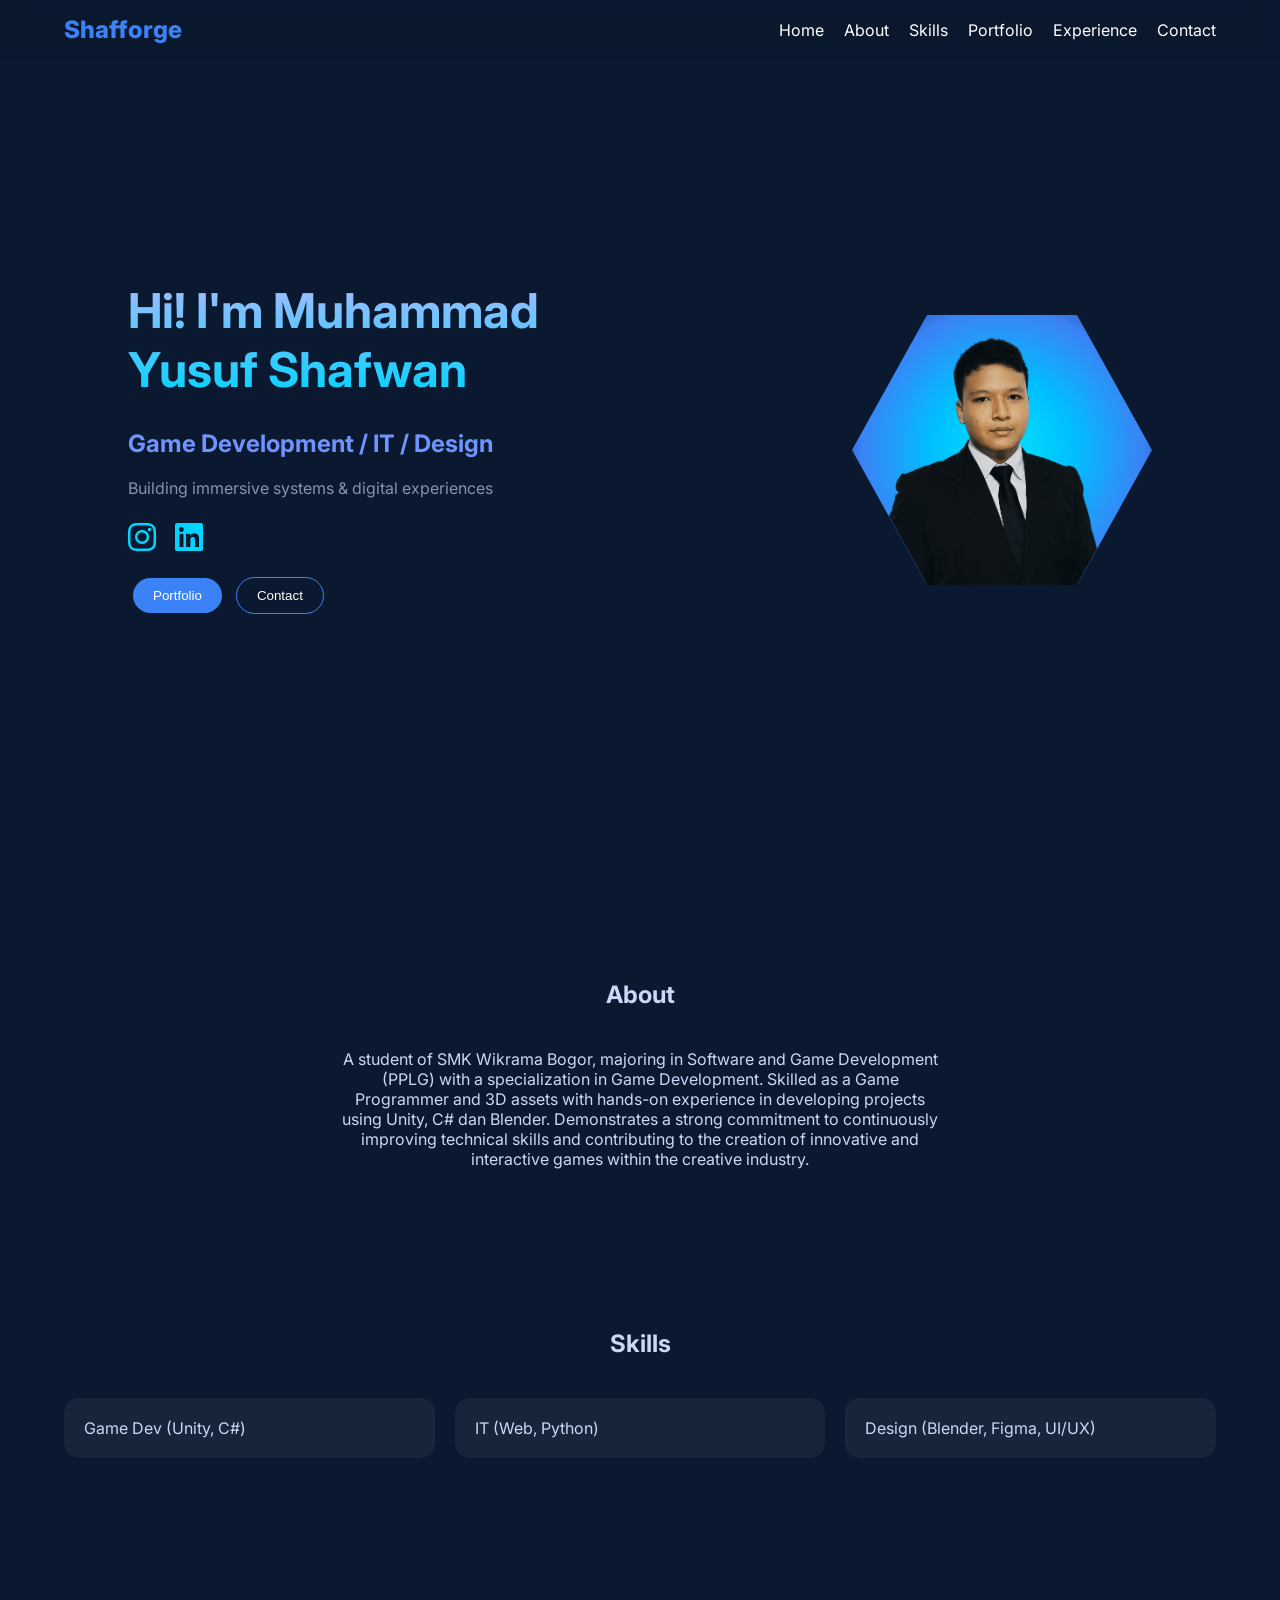
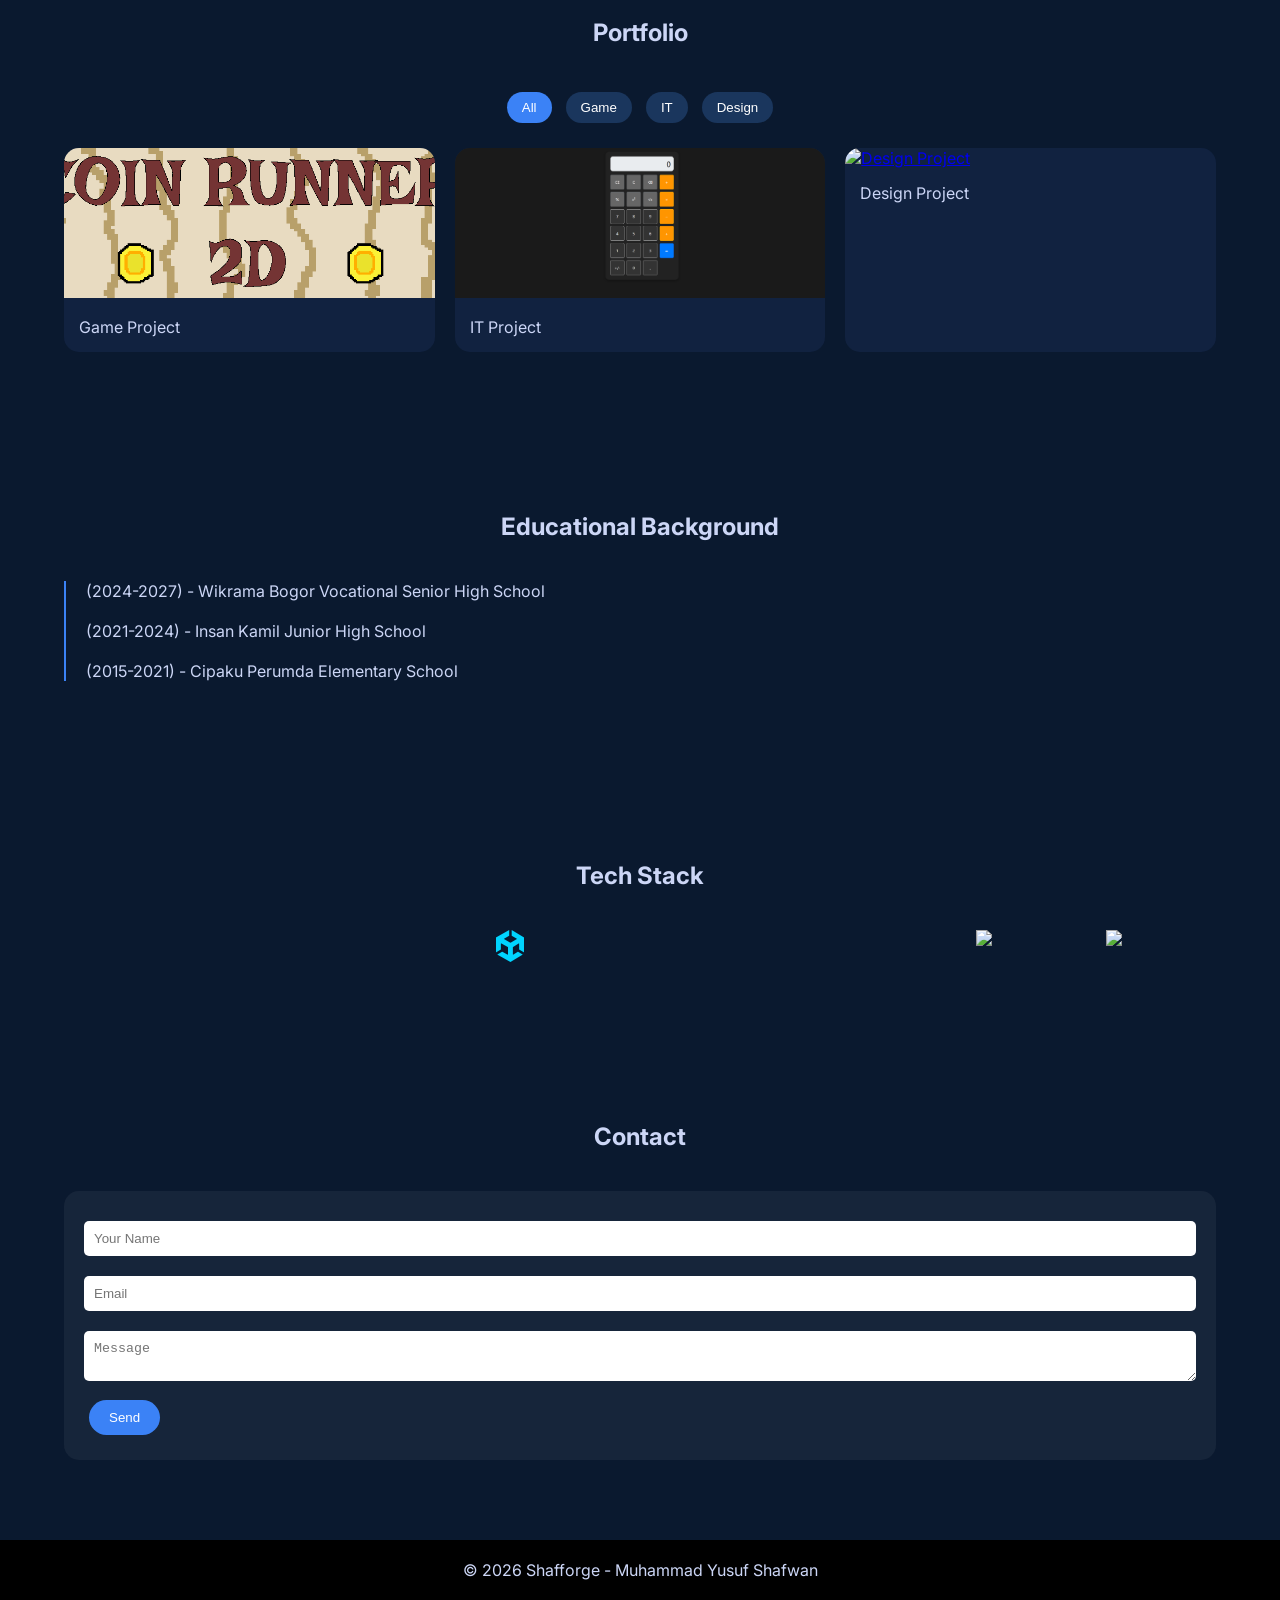
==== index.html @ 8105aacb "Ubah bagian porto game ke akun itch.io" ====
<!DOCTYPE html>
<html lang="en">
<head>
<meta charset="UTF-8">
<meta name="viewport" content="width=device-width, initial-scale=1.0">
<title>Shafforge - Muhammad Yusuf Shafwan</title>

<link href="https://cdnjs.cloudflare.com/ajax/libs/font-awesome/6.4.0/css/all.min.css" rel="stylesheet">
<link href="https://fonts.googleapis.com/css2?family=Inter:wght@300;400;600;800&display=swap" rel="stylesheet">
<link rel="stylesheet" href="https://cdn.jsdelivr.net/gh/devicons/devicon@latest/devicon.min.css">

<link rel="icon" type="image/png" sizes="32x32" href="logoo.png">
<link rel="icon" type="image/png" sizes="16x16" href="logoo.png">

<style>
*{margin:0;padding:0;box-sizing:border-box}
body{
    font-family:'Inter',sans-serif;
    background:#0A192F;
    color:#CCD6F6;
    scroll-behavior:smooth;
}

/* NAVBAR */
.navbar{
    position:fixed;
    width:100%;
    top:0;
    display:flex;
    justify-content:space-between;
    align-items:center;
    padding:15px 5%;
    background:rgba(10,25,47,0.9);
    backdrop-filter:blur(10px);
    z-index:1000;
}
.logo{font-weight:800;font-size:1.5rem;color:#3B82F6}

.nav-links{
    display:flex;
    gap:20px;
    list-style:none;
}

.nav-links a{
    color:white;
    text-decoration:none;
    position:relative;
}

.nav-links a:hover{color:#00D4FF}

.menu-toggle{
    display:none;
    font-size:1.5rem;
    cursor:pointer;
}

/* HERO */
.hero{
    height:100vh;
    display:flex;
    align-items:center;
    justify-content:space-between;
    padding:0 10%;
    position:relative;
    background:
    linear-gradient(rgba(10,25,47,0.85), rgba(10,25,47,0.95)),
    url('https://images.unsplash.com/photo-1518770660439-4636190af475');
    background-size:cover;
    background-position:center;
}

.hero-content{
    max-width:500px;
}

.hero h1{
    font-size:3rem;
    background:linear-gradient(#a6bbff,#00D4FF);
    -webkit-background-clip:text;
    -webkit-text-fill-color:transparent;
}

.hero h2{
    font-size:1.5rem;
    color:#6f93ff;
    margin-top:10px;
}

.hero p{
    margin:20px 0;
    color:#8892B0
}

.hero-icons{
    margin:15px 0;
}

.hero-icons a{
    color:#00D4FF;
    margin-right:15px;
    font-size:2rem;
}

/* HEXAGON (DESKTOP ONLY) */
.hero-img{
    width:300px;
    height:300px;

    clip-path:polygon(
        25% 5%, 75% 5%,
        100% 50%, 75% 95%,
        25% 95%, 0% 50%
    );

    display:flex;
    align-items:center;
    justify-content:center;

    background-image: radial-gradient(#00E5FF, #00BFFF, #3B82F6, #0A192F);
}

.hero-img img{
    width:100%;
    height:100%;
    object-fit:cover;
    clip-path:inherit;
}

/* MOBILE HERO */
@media(max-width:768px){

.hero{
    justify-content:center;
    text-align:center;
}

/* 🔥 INI FIX UTAMA: FOTO DIHILANGKAN */
.hero-img{
    display:none;
}

}

/* BUTTON */
.btn{
    padding:10px 20px;
    border-radius:20px;
    border:none;
    cursor:pointer;
    margin:5px;
}
.primary{background:#3B82F6;color:white}
.secondary{border:1px solid #3B82F6;background:transparent;color:white}

/* SECTION */
.section{padding:80px 5%}
.title{text-align:center;margin-bottom:40px}

/* SKILLS */
.skills{
    display:grid;
    grid-template-columns:repeat(auto-fit,minmax(250px,1fr));
    gap:20px;
}
.card{
    background:rgba(255,255,255,0.05);
    padding:20px;
    border-radius:15px;
    transition:.3s;
}
.card:hover{transform:translateY(-5px)}

/* PORTFOLIO */
.filters{text-align:center;margin-bottom:20px}
.filters button{
    margin:5px;
    padding:8px 15px;
    border:none;
    background:#1A365D;
    color:white;
    border-radius:20px;
    cursor:pointer;
}
.filters button.active{background:#3B82F6}

.projects{
    display:grid;
    grid-template-columns:repeat(auto-fit,minmax(250px,1fr));
    gap:20px;
}
.project{
    background:#112240;
    border-radius:15px;
    overflow:hidden;
    transition:.3s;
}
.project:hover{transform:scale(1.03)}
.project img{width:100%;height:150px;object-fit:cover}
.project-info{padding:15px}

/* TIMELINE */
.timeline{border-left:2px solid #3B82F6;padding-left:20px}
.timeline-item{margin-bottom:20px}

/* TECH */
.tech{
    display:grid;
    grid-template-columns:repeat(auto-fit,minmax(80px,1fr));
    gap:20px;
    text-align:center;
}
.tech i{font-size:2rem;color:#00D4FF}

/* CONTACT */
input,textarea{
width:100%;
padding:10px;
margin:10px 0;
border:none;
border-radius:5px;
}

/* FOOTER */
.footer{text-align:center;padding:20px;background:#000}

/* ANIMATION */
.fade{opacity:0;transform:translateY(20px);transition:1s}
.fade.show{opacity:1;transform:translateY(0)}

/* NAV MOBILE */
@media(max-width:768px){

.nav-links{
    position:absolute;
    top:60px;
    right:0;
    background:#0A192F;
    flex-direction:column;
    width:200px;
    display:none;
    align-items:center;
    text-align:center;
    border-radius:10px;
    padding:15px 0;
    opacity:0;
    transform:translateY(-10px);
    transition:0.3s ease;
}

.nav-links li{
    width:100%;
    padding:10px 0;
}

.nav-links.active{
    display:flex;
    opacity:1;
    transform:translateY(0);
}

.menu-toggle{
    display:block;
}

}
</style>
</head>

<body>

<nav class="navbar">
<div class="logo">Shafforge</div>

<ul class="nav-links">
<li><a href="#home">Home</a></li>
<li><a href="#about">About</a></li>
<li><a href="#skills">Skills</a></li>
<li><a href="#portfolio">Portfolio</a></li>
<li><a href="#experience">Experience</a></li>
<li><a href="#contact">Contact</a></li>
</ul>

<div class="menu-toggle"><i class="fas fa-bars"></i></div>
</nav>

<section id="home" class="hero">

<div class="hero-content">
<h1>Hi! I'm Muhammad Yusuf Shafwan</h1>
<br>
<h2>Game Development / IT / Design</h2>
<p>Building immersive systems & digital experiences</p>

<div class="hero-icons">
<a href="https://www.instagram.com/shafforge/" target="_blank"><i class="fab fa-instagram"></i></a>
<a href="https://www.linkedin.com/in/muhammad-yusuf-shafwan-628874342/" target="_blank"><i class="fab fa-linkedin"></i></a>
</div>

<a href="#portfolio"><button class="btn primary">Portfolio</button></a>
<a href="#contact"><button class="btn secondary">Contact</button></a>
</div>

<div class="hero-img">
<img src="aku.png" alt="Yusuf Shafwan">
</div>

</section>

<!-- (SEMUA BAGIAN LAIN TETAP SAMA) -->

<!-- ABOUT -->
<section id="about" class="section fade">
<h2 class="title">About</h2>
<p style="text-align:center;max-width:600px;margin:auto">
A student of SMK Wikrama Bogor, majoring in Software and Game Development (PPLG) with a 
specialization in Game Development. Skilled as a Game Programmer and 3D assets with hands-on experience 
in developing projects using Unity, C# dan Blender. Demonstrates a strong commitment to continuously 
improving technical skills and contributing to the creation of innovative and interactive games within the creative industry.
</p>
</section>

<!-- SKILLS -->
<section id="skills" class="section fade">
<h2 class="title">Skills</h2>
<div class="skills">
<div class="card">Game Dev (Unity, C#)</div>
<div class="card">IT (Web, Python)</div>
<div class="card">Design (Blender, Figma, UI/UX)</div>
</div>
</section>

<!-- PORTFOLIO -->
<section id="portfolio" class="section fade">
<h2 class="title">Portfolio</h2>

<div class="filters">
<button class="active" onclick="filter(event,'all')">All</button>
<button onclick="filter(event,'game')">Game</button>
<button onclick="filter(event,'it')">IT</button>
<button onclick="filter(event,'design')">Design</button>
</div>

<div class="projects">
<div class="project" data-cat="game">
<a href="https://yusufshafwan.itch.io">
<img src="coinrunner.png" alt="Coin Runner 2D">
</a>
<div class="project-info">Game Project</div>
</div>
<div class="project" data-cat="it">
<a href="mtk.html">
<img src="kalkulator.png" alt="IT Project">
</a>
<div class="project-info">IT Project</div>
</div>
<div class="project" data-cat="design">
<a href="https://www.instagram.com/shafforge/">
<img src="Doritos_chips.png" alt="Design Project">
</a>
<div class="project-info">Design Project</div>
</div>
</div>
</section>

<!-- EXPERIENCE -->
<section id="experience" class="section fade">
<h2 class="title">Educational Background</h2>
<div class="timeline">
<div class="timeline-item">(2024-2027) - Wikrama Bogor Vocational Senior High School</div>
<div class="timeline-item">(2021-2024) - Insan Kamil Junior High School</div>
<div class="timeline-item">(2015-2021) - Cipaku Perumda Elementary School</div>
</div>
</section>

<!-- TECH -->
<section class="section fade">
<h2 class="title">Tech Stack</h2>
<div class="tech">
<i class="devicon-html5-plain colored"></i>
<i class="devicon-css3-plain colored"></i>
<i class="devicon-javascript-plain colored"></i>
<i class="fab fa-unity"></i>
<i class="devicon-csharp-plain colored"></i>
<i class="devicon-python-plain colored"></i>
<i class="devicon-php-plain colored" style="font-size:60px;"></i>
<img src="https://cdn.jsdelivr.net/gh/devicons/devicon/icons/figma/figma-original.svg" width="35">
<img src="https://cdn.jsdelivr.net/gh/devicons/devicon/icons/blender/blender-original.svg" width="35"> 
</div>
</section>

<!-- CONTACT -->
<section id="contact" class="section">
<h2 class="title">Contact</h2>

<form id="contactForm" class="card">
<input type="text" name="name" placeholder="Your Name" required>
<input type="email" name="email" placeholder="Email" required>
<textarea name="message" placeholder="Message" required></textarea>
<button class="btn primary">Send</button>
<p id="status"></p>
</form>

</section>

<!-- FOOTER -->
<footer class="footer">
<p>© 2026 Shafforge - Muhammad Yusuf Shafwan</p>
</footer>

<script>
document.querySelector(".menu-toggle").onclick=()=>{
document.querySelector(".nav-links").classList.toggle("active")
}

function filter(e,cat){
document.querySelectorAll(".project").forEach(el=>{
el.style.display=(cat==="all"||el.dataset.cat===cat)?"block":"none"
})
document.querySelectorAll(".filters button").forEach(b=>b.classList.remove("active"))
e.target.classList.add("active")
}

const form=document.getElementById("contactForm")
const status=document.getElementById("status")

form.addEventListener("submit",async(e)=>{
e.preventDefault()
const endpoint="https://formspree.io/f/xykbgqwn"
const data=new FormData(form)

const res=await fetch(endpoint,{
method:"POST",
body:data,
headers:{'Accept':'application/json'}
})

if(res.ok){
status.innerHTML="Message sent!"
form.reset()
}else{
status.innerHTML="Error sending message."
}
})

const observer=new IntersectionObserver(entries=>{
entries.forEach(e=>{
if(e.isIntersecting){e.target.classList.add("show")}
})
})

document.querySelectorAll(".fade").forEach(el=>observer.observe(el))


/* 🔥 SMOOTH SCROLL FIX */
document.querySelectorAll('a[href^="#"]').forEach(anchor=>{
anchor.addEventListener("click",function(e){
e.preventDefault()

const target=document.querySelector(this.getAttribute("href"))

target.scrollIntoView({
behavior:"smooth",
block:"start"
})
})
})

</script>

</body>
</html>
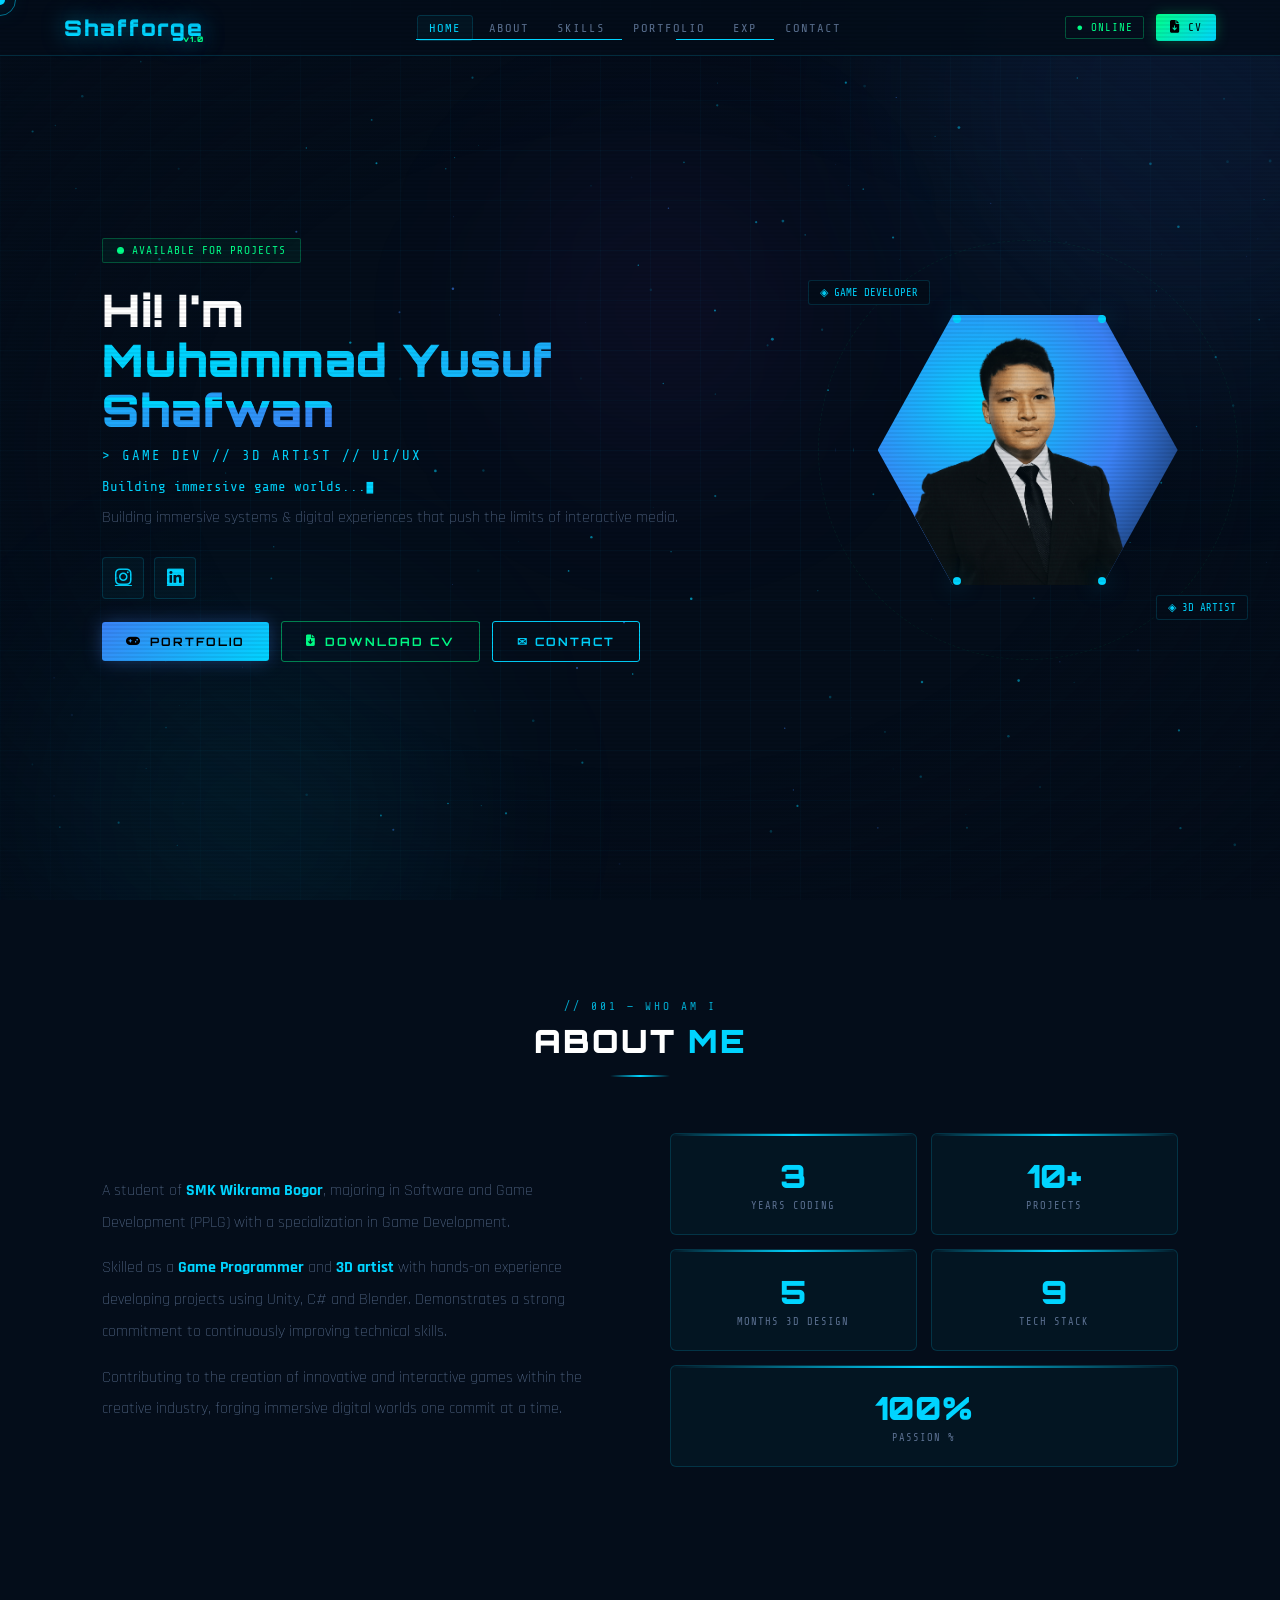
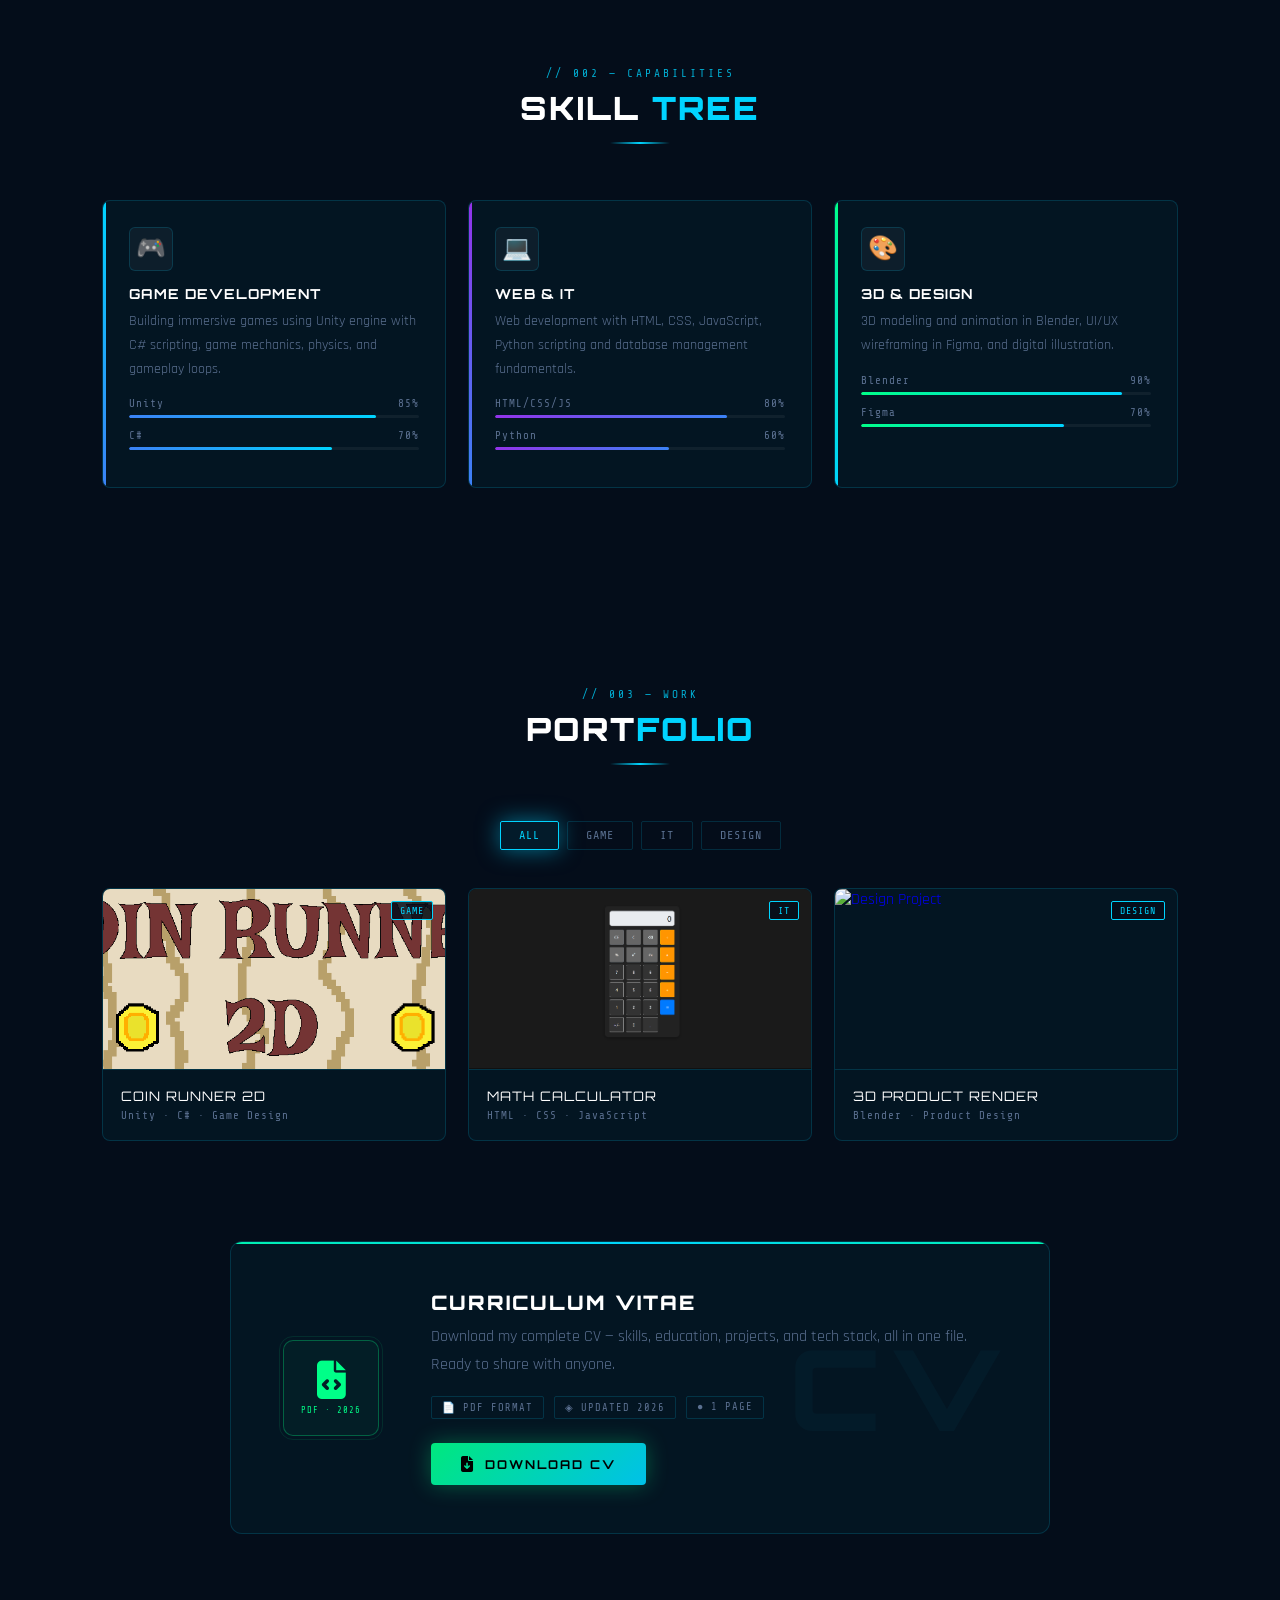
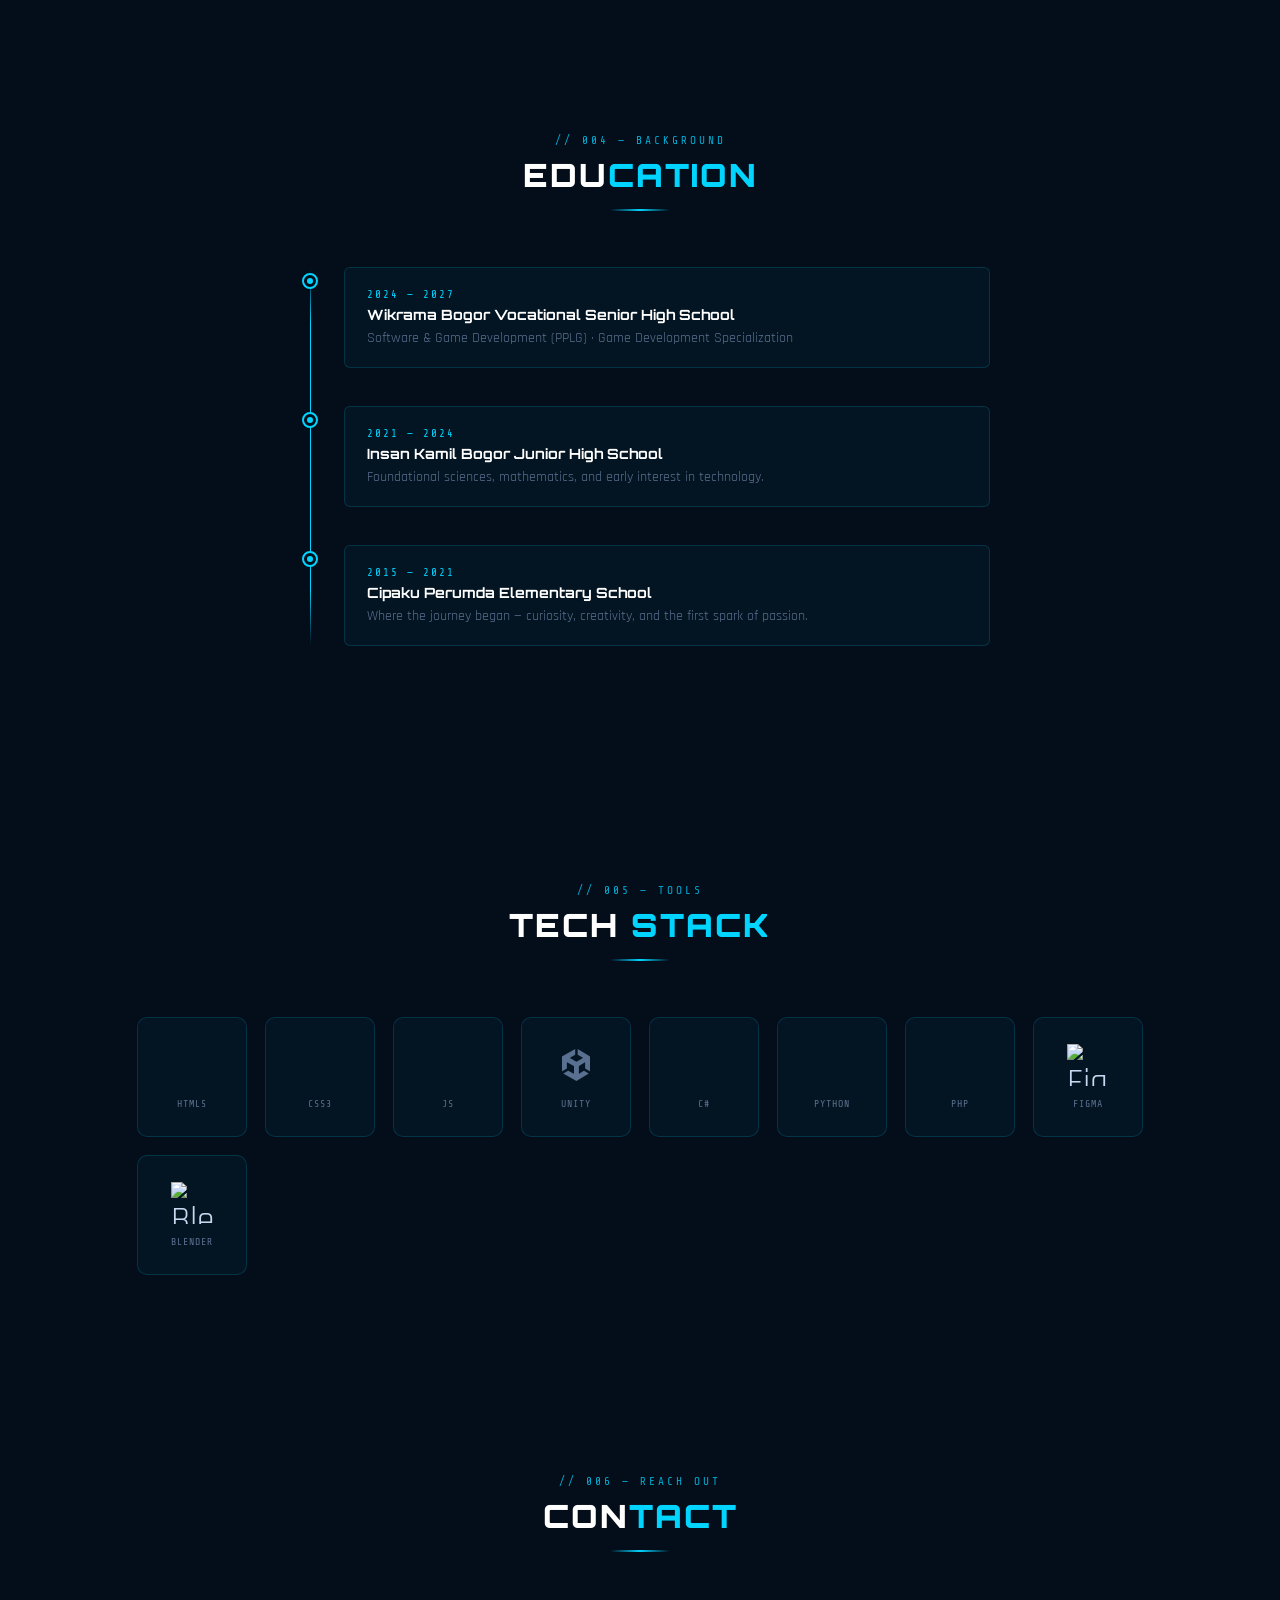
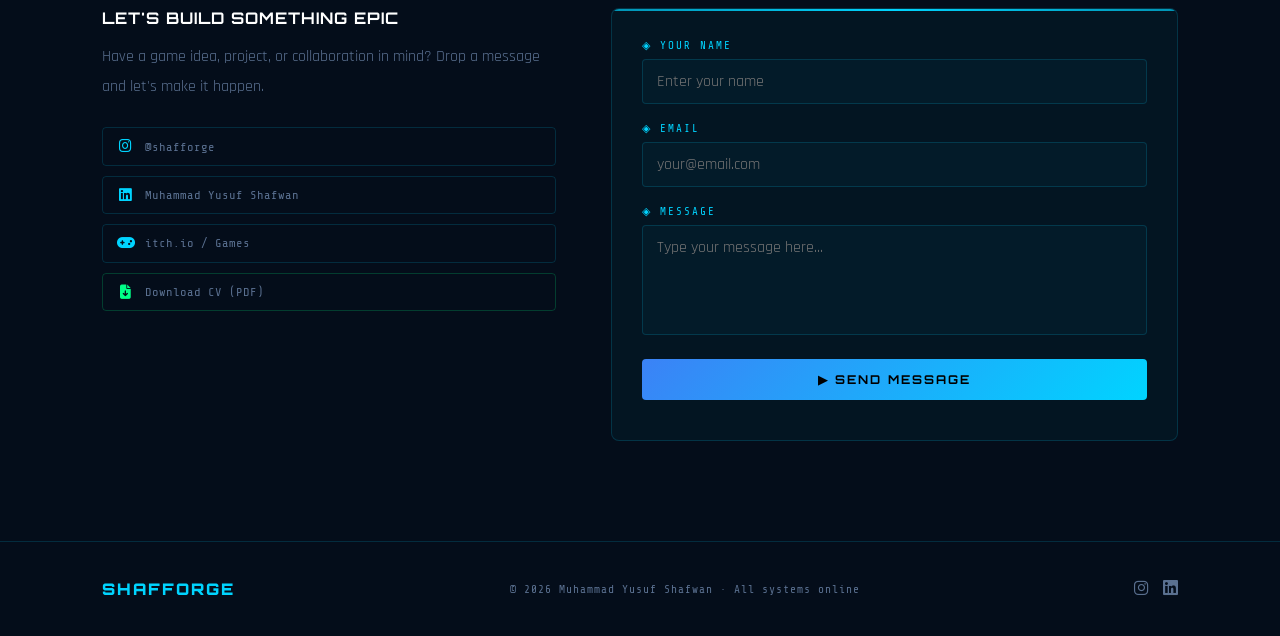
==== commit a5cab22c: "upgrade animasi, UI, dan bisa download DV" ====
--- a/index.html
+++ b/index.html
@@ -3,471 +3,1299 @@
 <head>
 <meta charset="UTF-8">
 <meta name="viewport" content="width=device-width, initial-scale=1.0">
-<title>Shafforge - Muhammad Yusuf Shafwan</title>
+<title>Shafforge — Muhammad Yusuf Shafwan</title>
 
 <link href="https://cdnjs.cloudflare.com/ajax/libs/font-awesome/6.4.0/css/all.min.css" rel="stylesheet">
-<link href="https://fonts.googleapis.com/css2?family=Inter:wght@300;400;600;800&display=swap" rel="stylesheet">
+<link href="https://fonts.googleapis.com/css2?family=Orbitron:wght@400;700;900&family=Share+Tech+Mono&family=Rajdhani:wght@300;400;600;700&display=swap" rel="stylesheet">
 <link rel="stylesheet" href="https://cdn.jsdelivr.net/gh/devicons/devicon@latest/devicon.min.css">
-
-<link rel="icon" type="image/png" sizes="32x32" href="logoo.png">
-<link rel="icon" type="image/png" sizes="16x16" href="logoo.png">
+<link rel="icon" type="image/png" href="logoo.png">
 
 <style>
+/* ═══════════════════════════════════
+   VARIABLES & RESET
+═══════════════════════════════════ */
+:root{
+  --bg:#040d1a;
+  --surface:rgba(0,212,255,.04);
+  --border:rgba(0,212,255,.16);
+  --border2:rgba(59,130,246,.12);
+  --cyan:#00D4FF;
+  --blue:#3B82F6;
+  --purple:#9333EA;
+  --green:#00FF88;
+  --orange:#FF6B35;
+  --text:#C8D8F0;
+  --dim:#5A7090;
+  --glow-c:0 0 22px rgba(0,212,255,.5);
+  --glow-b:0 0 22px rgba(59,130,246,.5);
+  --glow-g:0 0 22px rgba(0,255,136,.5);
+}
 *{margin:0;padding:0;box-sizing:border-box}
+html{scroll-behavior:smooth}
 body{
-    font-family:'Inter',sans-serif;
-    background:#0A192F;
-    color:#CCD6F6;
-    scroll-behavior:smooth;
-}
-
-/* NAVBAR */
+  font-family:'Rajdhani',sans-serif;
+  background:var(--bg);color:var(--text);
+  overflow-x:hidden;cursor:none;
+}
+
+/* ═══════════════════════════════════
+   CURSOR
+═══════════════════════════════════ */
+#cursor{
+  position:fixed;width:10px;height:10px;
+  background:var(--cyan);border-radius:50%;
+  pointer-events:none;z-index:99999;
+  transform:translate(-50%,-50%);
+  transition:width .2s,height .2s,background .2s,border-radius .2s;
+  box-shadow:var(--glow-c);
+}
+#cursor-ring{
+  position:fixed;width:32px;height:32px;
+  border:1px solid rgba(0,212,255,.5);border-radius:50%;
+  pointer-events:none;z-index:99998;
+  transform:translate(-50%,-50%);
+  transition:width .25s,height .25s;
+}
+#cursor.hovered{width:6px;height:6px;background:var(--blue);border-radius:2px}
+#cursor-ring.hovered{width:46px;height:46px;border-color:rgba(59,130,246,.5)}
+
+/* ═══════════════════════════════════
+   BACKGROUND LAYERS
+═══════════════════════════════════ */
+#starfield{position:fixed;top:0;left:0;width:100%;height:100%;z-index:0;pointer-events:none}
+.grid-bg{
+  position:fixed;top:0;left:0;width:100%;height:100%;
+  background-image:
+    linear-gradient(rgba(0,212,255,.03) 1px,transparent 1px),
+    linear-gradient(90deg,rgba(0,212,255,.03) 1px,transparent 1px);
+  background-size:50px 50px;
+  z-index:0;pointer-events:none;
+}
+/* vignette */
+body::after{
+  content:'';position:fixed;top:0;left:0;width:100%;height:100%;
+  background:radial-gradient(ellipse at center,transparent 50%,rgba(4,13,26,.7) 100%);
+  pointer-events:none;z-index:0;
+}
+/* CRT scanlines */
+body::before{
+  content:'';position:fixed;top:0;left:0;width:100%;height:100%;
+  background:repeating-linear-gradient(0deg,transparent,transparent 2px,rgba(0,0,0,.06) 2px,rgba(0,0,0,.06) 4px);
+  pointer-events:none;z-index:9997;
+}
+
+/* ═══════════════════════════════════
+   SCROLL PROGRESS
+═══════════════════════════════════ */
+#scroll-progress{
+  position:fixed;top:0;left:0;height:2px;
+  background:linear-gradient(90deg,var(--blue),var(--cyan),var(--green));
+  z-index:9999;width:0%;
+  box-shadow:0 0 8px var(--cyan);transition:width .08s;
+}
+
+/* ═══════════════════════════════════
+   LOADER
+═══════════════════════════════════ */
+#loader{
+  position:fixed;top:0;left:0;width:100%;height:100%;
+  background:var(--bg);z-index:99997;
+  display:flex;flex-direction:column;
+  align-items:center;justify-content:center;
+  transition:opacity .6s ease;
+}
+.loader-hex{
+  width:80px;height:80px;margin-bottom:28px;
+  clip-path:polygon(25% 5%,75% 5%,100% 50%,75% 95%,25% 95%,0 50%);
+  background:linear-gradient(135deg,var(--blue),var(--cyan));
+  display:flex;align-items:center;justify-content:center;
+  animation:hex-spin 2s linear infinite;
+  position:relative;
+}
+.loader-hex span{
+  font-family:'Orbitron',monospace;font-weight:900;font-size:.85rem;
+  color:#000;letter-spacing:1px;
+}
+@keyframes hex-spin{from{filter:drop-shadow(0 0 8px rgba(0,212,255,.6))}to{filter:drop-shadow(0 0 22px rgba(0,212,255,1))}}
+.loader-logo{
+  font-family:'Orbitron',monospace;font-weight:900;font-size:2.4rem;
+  color:var(--cyan);letter-spacing:4px;
+  text-shadow:0 0 30px rgba(0,212,255,.6);margin-bottom:6px;
+}
+.loader-sub{
+  font-family:'Share Tech Mono',monospace;font-size:.7rem;
+  color:var(--dim);letter-spacing:3px;margin-bottom:28px;
+}
+.loader-track{
+  width:240px;height:2px;
+  background:rgba(255,255,255,.06);
+  border-radius:1px;overflow:hidden;margin-bottom:14px;
+}
+.loader-fill{
+  height:100%;
+  background:linear-gradient(90deg,var(--blue),var(--cyan));
+  width:0%;box-shadow:0 0 10px var(--cyan);
+  transition:width .08s;
+}
+.loader-status{
+  font-family:'Share Tech Mono',monospace;font-size:.7rem;
+  color:var(--dim);letter-spacing:2px;
+}
+
+@keyframes blink{0%,100%{opacity:1}50%{opacity:.1}}
+
+/* ═══════════════════════════════════
+   NAVBAR
+═══════════════════════════════════ */
 .navbar{
-    position:fixed;
-    width:100%;
-    top:0;
-    display:flex;
-    justify-content:space-between;
-    align-items:center;
-    padding:15px 5%;
-    background:rgba(10,25,47,0.9);
-    backdrop-filter:blur(10px);
-    z-index:1000;
-}
-.logo{font-weight:800;font-size:1.5rem;color:#3B82F6}
-
-.nav-links{
-    display:flex;
-    gap:20px;
-    list-style:none;
-}
-
+  position:fixed;width:100%;top:0;
+  display:flex;justify-content:space-between;align-items:center;
+  padding:14px 5%;
+  background:rgba(4,13,26,.85);
+  backdrop-filter:blur(20px);-webkit-backdrop-filter:blur(20px);
+  border-bottom:1px solid var(--border);
+  z-index:1000;transition:padding .3s,background .3s;
+}
+.navbar.compact{padding:9px 5%;background:rgba(4,13,26,.96)}
+
+.logo{
+  font-family:'Orbitron',monospace;font-weight:900;font-size:1.35rem;
+  color:var(--cyan);letter-spacing:2px;
+  text-shadow:var(--glow-c);position:relative;
+}
+.logo::after{
+  content:'v1.0';font-size:.48rem;color:var(--green);
+  position:absolute;bottom:-3px;right:0;letter-spacing:1px;
+}
+.nav-links{display:flex;gap:4px;list-style:none;align-items:center}
 .nav-links a{
-    color:white;
-    text-decoration:none;
-    position:relative;
-}
-
-.nav-links a:hover{color:#00D4FF}
-
-.menu-toggle{
-    display:none;
-    font-size:1.5rem;
-    cursor:pointer;
-}
-
-/* HERO */
+  font-family:'Share Tech Mono',monospace;font-size:.76rem;
+  color:var(--dim);text-decoration:none;padding:5px 11px;
+  border:1px solid transparent;border-radius:3px;letter-spacing:1px;
+  transition:.25s;position:relative;overflow:hidden;
+}
+.nav-links a::after{
+  content:'';position:absolute;bottom:0;left:-100%;
+  width:100%;height:1.5px;background:var(--cyan);transition:.3s;
+}
+.nav-links a:hover,.nav-links a.active{
+  color:var(--cyan);border-color:var(--border);background:var(--surface);
+}
+.nav-links a:hover::after,.nav-links a.active::after{left:0}
+
+.nav-right{display:flex;align-items:center;gap:12px}
+
+/* ── CV DOWNLOAD NAV BUTTON ── */
+.nav-cv{
+  font-family:'Share Tech Mono',monospace;font-size:.7rem;letter-spacing:1px;
+  display:flex;align-items:center;gap:7px;
+  color:#000;background:linear-gradient(135deg,var(--green),var(--cyan));
+  padding:7px 14px;border-radius:3px;text-decoration:none;cursor:none;
+  transition:.3s;box-shadow:0 0 14px rgba(0,255,136,.25);
+  white-space:nowrap;
+}
+.nav-cv:hover{box-shadow:0 0 26px rgba(0,255,136,.55);transform:translateY(-1px)}
+.nav-cv i{font-size:.8rem}
+
+.nav-badge{
+  font-family:'Share Tech Mono',monospace;font-size:.68rem;
+  color:var(--green);border:1px solid rgba(0,255,136,.3);
+  padding:4px 10px;border-radius:2px;letter-spacing:1px;
+  animation:badgepulse 2.5s infinite;
+}
+@keyframes badgepulse{
+  0%,100%{box-shadow:0 0 4px rgba(0,255,136,.15)}
+  50%{box-shadow:0 0 14px rgba(0,255,136,.5)}
+}
+.menu-toggle{display:none;font-size:1.3rem;cursor:pointer;color:var(--cyan)}
+
+/* ═══════════════════════════════════
+   HERO
+═══════════════════════════════════ */
 .hero{
-    height:100vh;
-    display:flex;
-    align-items:center;
-    justify-content:space-between;
-    padding:0 10%;
-    position:relative;
-    background:
-    linear-gradient(rgba(10,25,47,0.85), rgba(10,25,47,0.95)),
-    url('https://images.unsplash.com/photo-1518770660439-4636190af475');
-    background-size:cover;
-    background-position:center;
-}
-
-.hero-content{
-    max-width:500px;
-}
+  height:100vh;display:flex;align-items:center;justify-content:space-between;
+  padding:0 8%;position:relative;overflow:hidden;
+}
+.orb{position:absolute;border-radius:50%;filter:blur(100px);pointer-events:none}
+.orb1{width:550px;height:550px;background:rgba(59,130,246,.1);top:-180px;right:-180px;animation:orb1 12s ease-in-out infinite}
+.orb2{width:380px;height:380px;background:rgba(0,212,255,.07);bottom:-100px;left:5%;animation:orb2 9s ease-in-out infinite}
+.orb3{width:260px;height:260px;background:rgba(147,51,234,.08);top:20%;left:42%;animation:orb3 14s ease-in-out infinite}
+@keyframes orb1{0%,100%{transform:translate(0,0)}50%{transform:translate(-30px,-40px)}}
+@keyframes orb2{0%,100%{transform:translate(0,0)}50%{transform:translate(20px,-25px)}}
+@keyframes orb3{0%,100%{transform:translate(0,0)}50%{transform:translate(-20px,30px)}}
+
+.hero-content{max-width:580px;position:relative;z-index:2}
+
+.status-chip{
+  display:inline-flex;align-items:center;gap:8px;
+  font-family:'Share Tech Mono',monospace;font-size:.7rem;
+  color:var(--green);border:1px solid rgba(0,255,136,.25);
+  background:rgba(0,255,136,.05);padding:5px 14px;border-radius:2px;
+  margin-bottom:22px;letter-spacing:1px;
+}
+.status-dot{width:7px;height:7px;border-radius:50%;background:var(--green);animation:blink 1.3s infinite}
 
 .hero h1{
-    font-size:3rem;
-    background:linear-gradient(#a6bbff,#00D4FF);
-    -webkit-background-clip:text;
-    -webkit-text-fill-color:transparent;
-}
-
-.hero h2{
-    font-size:1.5rem;
-    color:#6f93ff;
-    margin-top:10px;
-}
-
-.hero p{
-    margin:20px 0;
-    color:#8892B0
-}
-
-.hero-icons{
-    margin:15px 0;
-}
-
-.hero-icons a{
-    color:#00D4FF;
-    margin-right:15px;
-    font-size:2rem;
-}
-
-/* HEXAGON (DESKTOP ONLY) */
-.hero-img{
-    width:300px;
-    height:300px;
-
-    clip-path:polygon(
-        25% 5%, 75% 5%,
-        100% 50%, 75% 95%,
-        25% 95%, 0% 50%
-    );
-
-    display:flex;
-    align-items:center;
-    justify-content:center;
-
-    background-image: radial-gradient(#00E5FF, #00BFFF, #3B82F6, #0A192F);
-}
-
-.hero-img img{
-    width:100%;
-    height:100%;
-    object-fit:cover;
-    clip-path:inherit;
-}
-
-/* MOBILE HERO */
+  font-family:'Orbitron',monospace;font-size:clamp(1.8rem,3.5vw,2.8rem);
+  font-weight:900;line-height:1.12;letter-spacing:1px;color:#fff;
+}
+.name-grad{
+  background:linear-gradient(135deg,var(--cyan) 30%,var(--blue));
+  -webkit-background-clip:text;-webkit-text-fill-color:transparent;
+  background-clip:text;
+}
+.glitch{position:relative;display:inline-block}
+.glitch::before,.glitch::after{
+  content:attr(data-text);position:absolute;top:0;left:0;
+  background:linear-gradient(135deg,var(--cyan) 30%,var(--blue));
+  -webkit-background-clip:text;-webkit-text-fill-color:transparent;
+  background-clip:text;width:100%;height:100%;
+}
+.glitch::before{animation:g1 5s infinite;clip-path:polygon(0 22%,100% 22%,100% 32%,0 32%)}
+.glitch::after{animation:g2 5s infinite;clip-path:polygon(0 62%,100% 62%,100% 72%,0 72%)}
+@keyframes g1{0%,90%,100%{transform:translate(0)}91%{transform:translate(-4px,1px)}93%{transform:translate(3px,-1px)}95%{transform:translate(0)}}
+@keyframes g2{0%,87%,100%{transform:translate(0)}88%{transform:translate(4px,2px)}90%{transform:translate(-3px,-2px)}92%{transform:translate(0)}}
+
+.hero-role{
+  font-family:'Share Tech Mono',monospace;font-size:.88rem;
+  color:var(--cyan);margin-top:12px;letter-spacing:2px;
+}
+
+#typewriter{
+  font-family:'Share Tech Mono',monospace;color:var(--cyan);font-size:.88rem;
+  display:block;margin:16px 0 6px;min-height:1.4em;
+}
+#typewriter::after{content:'█';animation:blink .75s infinite;font-size:.7rem}
+
+.hero-desc{color:var(--dim);font-size:1rem;line-height:1.8;font-weight:300;margin-bottom:24px}
+
+.hero-socials{display:flex;gap:10px;margin-bottom:22px}
+.social-btn{
+  display:inline-flex;align-items:center;justify-content:center;
+  width:42px;height:42px;border:1px solid var(--border);border-radius:4px;
+  color:var(--cyan);font-size:1.2rem;transition:.3s;background:var(--surface);overflow:hidden;position:relative;
+}
+.social-btn::before{
+  content:'';position:absolute;top:100%;left:0;width:100%;height:100%;
+  background:rgba(0,212,255,.12);transition:.3s;
+}
+.social-btn:hover{box-shadow:var(--glow-c);color:#fff;border-color:var(--cyan)}
+.social-btn:hover::before{top:0}
+
+/* HERO BUTTONS */
+.hero-btns{display:flex;gap:12px;flex-wrap:wrap;align-items:center}
+.btn{
+  font-family:'Orbitron',monospace;font-size:.72rem;font-weight:700;letter-spacing:2px;
+  padding:12px 24px;border-radius:3px;border:none;cursor:none;text-decoration:none;
+  display:inline-flex;align-items:center;gap:8px;transition:.3s;
+  position:relative;overflow:hidden;
+}
+.btn::before{
+  content:'';position:absolute;top:50%;left:50%;width:0;height:0;
+  background:rgba(255,255,255,.13);border-radius:50%;
+  transform:translate(-50%,-50%);transition:.5s;
+}
+.btn:hover::before{width:350px;height:350px}
+.btn-primary{
+  background:linear-gradient(135deg,var(--blue),var(--cyan));color:#000;
+  box-shadow:0 0 18px rgba(59,130,246,.35);
+}
+.btn-primary:hover{box-shadow:0 0 32px rgba(59,130,246,.65);transform:translateY(-2px)}
+.btn-secondary{background:transparent;color:var(--cyan);border:1px solid var(--cyan)}
+.btn-secondary:hover{background:rgba(0,212,255,.07);box-shadow:var(--glow-c);transform:translateY(-2px)}
+
+/* ── CV DOWNLOAD BUTTON (green accent) ── */
+.btn-cv{
+  background:transparent;color:var(--green);
+  border:1px solid rgba(0,255,136,.5);
+}
+.btn-cv:hover{
+  background:rgba(0,255,136,.07);
+  box-shadow:var(--glow-g);transform:translateY(-2px);
+  border-color:var(--green);
+}
+
+/* ═══════════════════════════════════
+   HERO VISUAL
+═══════════════════════════════════ */
+.hero-visual{position:relative;z-index:2;flex-shrink:0}
+.hex-wrap{position:relative;width:300px;height:300px}
+
+/* spinning outer rings */
+.hex-ring{
+  position:absolute;top:50%;left:50%;
+  transform:translate(-50%,-50%);
+  width:350px;height:350px;
+  border:1px solid rgba(0,212,255,.15);
+  clip-path:polygon(25% 5%,75% 5%,100% 50%,75% 95%,25% 95%,0 50%);
+  animation:rspin 14s linear infinite;
+}
+.hex-ring2{
+  position:absolute;top:50%;left:50%;
+  transform:translate(-50%,-50%);
+  width:386px;height:386px;
+  border:1px solid rgba(59,130,246,.1);
+  clip-path:polygon(25% 5%,75% 5%,100% 50%,75% 95%,25% 95%,0 50%);
+  animation:rspin 22s linear infinite reverse;
+}
+.hex-ring3{
+  position:absolute;top:50%;left:50%;
+  transform:translate(-50%,-50%);
+  width:420px;height:420px;
+  border:1px dashed rgba(0,255,136,.06);
+  border-radius:50%;
+  animation:rspin 35s linear infinite;
+}
+@keyframes rspin{from{transform:translate(-50%,-50%) rotate(0)}to{transform:translate(-50%,-50%) rotate(360deg)}}
+
+.hex-img{
+  width:300px;height:300px;
+  clip-path:polygon(25% 5%,75% 5%,100% 50%,75% 95%,25% 95%,0 50%);
+  background:radial-gradient(circle at 35% 35%,var(--cyan),var(--blue),#040d1a);
+  overflow:hidden;animation:hexglow 5s ease-in-out infinite;
+}
+.hex-img img{width:100%;height:100%;object-fit:cover;clip-path:inherit}
+@keyframes hexglow{
+  0%,100%{filter:drop-shadow(0 0 10px rgba(0,212,255,.4))}
+  50%{filter:drop-shadow(0 0 30px rgba(0,212,255,.85))}
+}
+.hex-dot{
+  position:absolute;width:8px;height:8px;background:var(--cyan);
+  border-radius:50%;box-shadow:var(--glow-c);animation:blink 2s infinite;
+}
+.hex-dot:nth-child(5){top:5%;left:25%}
+.hex-dot:nth-child(6){top:5%;right:24%}
+.hex-dot:nth-child(7){bottom:5%;left:25%}
+.hex-dot:nth-child(8){bottom:5%;right:24%}
+
+/* ═══════════════════════════════════
+   STAT FLOAT — PERBAIKAN UTAMA
+   Tidak pakai nth-child lagi karena
+   rentan salah urutan. Pakai class
+   .sf1 dan .sf2 yang eksplisit.
+═══════════════════════════════════ */
+.stat-float{
+  position:absolute;
+  font-family:'Share Tech Mono',monospace;
+  font-size:.67rem;
+  color:var(--cyan);
+  background:rgba(4,13,26,.93);
+  border:1px solid var(--border);
+  padding:5px 11px;
+  border-radius:3px;
+  white-space:nowrap;
+  z-index:10;
+}
+/* Label kiri atas: "◈ UNITY DEVELOPER" */
+.sf1{
+  top:-20px;
+  left:-70px;
+  animation:flt 4s ease-in-out infinite;
+}
+/* Label kanan bawah: "◈ 3D ARTIST" */
+.sf2{
+  bottom:-20px;
+  right:-70px;
+  animation:flt 4s ease-in-out 2s infinite;
+}
+@keyframes flt{
+  0%,100%{transform:translateY(0)}
+  50%{transform:translateY(-8px)}
+}
+
+/* ═══════════════════════════════════
+   SECTIONS BASE
+═══════════════════════════════════ */
+section{position:relative;z-index:1}
+.section{padding:100px 8%}
+.section-header{text-align:center;margin-bottom:56px}
+.section-label{
+  font-family:'Share Tech Mono',monospace;font-size:.7rem;
+  color:var(--cyan);letter-spacing:3px;display:block;margin-bottom:8px;opacity:.8;
+}
+.section-title{
+  font-family:'Orbitron',monospace;font-size:clamp(1.6rem,3vw,2rem);
+  font-weight:900;color:#fff;letter-spacing:2px;
+}
+.section-title span{color:var(--cyan)}
+.section-line{
+  width:60px;height:2px;
+  background:linear-gradient(90deg,transparent,var(--cyan),transparent);
+  margin:14px auto 0;animation:lpulse 2.5s infinite;
+}
+@keyframes lpulse{0%,100%{width:60px;opacity:.5}50%{width:110px;opacity:1}}
+
+/* ═══════════════════════════════════
+   ABOUT
+═══════════════════════════════════ */
+.about-wrap{display:grid;grid-template-columns:1fr 1fr;gap:60px;align-items:center}
+.about-text p{color:var(--dim);line-height:1.95;font-size:1.02rem;font-weight:300}
+.about-text p+p{margin-top:14px}
+.about-stats{display:grid;grid-template-columns:1fr 1fr;gap:14px}
+.stat-card{
+  background:var(--surface);border:1px solid var(--border);
+  border-radius:6px;padding:22px 16px;text-align:center;transition:.35s;
+  position:relative;overflow:hidden;
+}
+.stat-card::before{content:'';position:absolute;top:0;left:0;width:100%;height:2px;background:linear-gradient(90deg,transparent,var(--cyan),transparent)}
+.stat-card:hover{transform:translateY(-5px);box-shadow:var(--glow-c);border-color:var(--cyan)}
+.stat-num{font-family:'Orbitron',monospace;font-size:2rem;font-weight:900;color:var(--cyan)}
+.stat-label{font-family:'Share Tech Mono',monospace;font-size:.65rem;color:var(--dim);letter-spacing:1px;margin-top:4px;text-transform:uppercase}
+
+/* ═══════════════════════════════════
+   SKILLS
+═══════════════════════════════════ */
+.skills-grid{display:grid;grid-template-columns:repeat(auto-fit,minmax(280px,1fr));gap:22px}
+.skill-card{
+  background:var(--surface);border:1px solid var(--border);
+  border-radius:8px;padding:26px;position:relative;overflow:hidden;transition:.4s;
+}
+.skill-card-line{
+  position:absolute;top:0;left:0;width:3px;height:100%;
+  transition:.4s;
+}
+.skill-card:hover{transform:translateY(-6px);border-color:var(--cyan);box-shadow:var(--glow-c)}
+.skill-icon-box{
+  width:44px;height:44px;border-radius:6px;
+  background:rgba(255,255,255,.04);border:1px solid var(--border);
+  display:flex;align-items:center;justify-content:center;
+  font-size:1.5rem;margin-bottom:14px;
+}
+.skill-name{font-family:'Orbitron',monospace;font-size:.86rem;font-weight:700;letter-spacing:1px;color:#fff;margin-bottom:8px}
+.skill-desc{font-size:.9rem;color:var(--dim);line-height:1.65}
+.skill-bars{margin-top:16px}
+.bar-item{margin-bottom:11px}
+.bar-label{display:flex;justify-content:space-between;font-family:'Share Tech Mono',monospace;font-size:.68rem;color:var(--dim);margin-bottom:5px;letter-spacing:1px}
+.bar-track{height:3px;background:rgba(255,255,255,.05);border-radius:2px;overflow:hidden}
+.bar-fill{height:100%;border-radius:2px;width:0;transition:width 1.5s cubic-bezier(.4,0,.2,1)}
+.bar-fill.c1{background:linear-gradient(90deg,var(--blue),var(--cyan))}
+.bar-fill.c2{background:linear-gradient(90deg,var(--purple),var(--blue))}
+.bar-fill.c3{background:linear-gradient(90deg,var(--green),var(--cyan))}
+
+/* ═══════════════════════════════════
+   PORTFOLIO
+═══════════════════════════════════ */
+.filters{display:flex;justify-content:center;gap:8px;flex-wrap:wrap;margin-bottom:38px}
+.filter-btn{
+  font-family:'Share Tech Mono',monospace;font-size:.74rem;
+  padding:7px 18px;border:1px solid var(--border);background:transparent;
+  color:var(--dim);border-radius:2px;cursor:none;letter-spacing:1px;transition:.3s;
+}
+.filter-btn:hover,.filter-btn.active{
+  color:var(--cyan);border-color:var(--cyan);
+  background:rgba(0,212,255,.07);box-shadow:var(--glow-c);
+}
+.projects-grid{display:grid;grid-template-columns:repeat(auto-fit,minmax(280px,1fr));gap:22px}
+.project-card{
+  background:var(--surface);border:1px solid var(--border);
+  border-radius:8px;overflow:hidden;transition:.4s;position:relative;
+}
+.project-card:hover{transform:translateY(-8px);border-color:var(--cyan);box-shadow:var(--glow-c)}
+.project-thumb{position:relative;height:180px;overflow:hidden}
+.project-thumb img{width:100%;height:100%;object-fit:cover;transition:.55s}
+.project-card:hover .project-thumb img{transform:scale(1.09)}
+.project-overlay{
+  position:absolute;top:0;left:0;width:100%;height:100%;
+  background:rgba(0,212,255,.1);display:flex;align-items:center;justify-content:center;
+  opacity:0;transition:.3s;
+}
+.project-card:hover .project-overlay{opacity:1}
+.overlay-icon{font-size:2rem;color:#fff;transform:scale(.4);transition:.35s}
+.project-card:hover .overlay-icon{transform:scale(1)}
+.project-tag{
+  position:absolute;top:12px;right:12px;
+  font-family:'Share Tech Mono',monospace;font-size:.62rem;
+  color:var(--cyan);border:1px solid var(--cyan);padding:3px 8px;
+  border-radius:2px;background:rgba(4,13,26,.85);letter-spacing:1px;
+}
+.project-info{padding:18px;border-top:1px solid var(--border)}
+.project-title{font-family:'Orbitron',monospace;font-size:.82rem;color:#fff;letter-spacing:1px;margin-bottom:5px}
+.project-sub{font-family:'Share Tech Mono',monospace;font-size:.68rem;color:var(--dim);letter-spacing:1px}
+
+/* ═══════════════════════════════════
+   CV DOWNLOAD SECTION
+═══════════════════════════════════ */
+.cv-section{
+  position:relative;z-index:1;
+  padding:0 8% 100px;
+  display:flex;justify-content:center;
+}
+.cv-card{
+  width:100%;max-width:820px;
+  background:var(--surface);
+  border:1px solid var(--border);
+  border-radius:12px;padding:48px 52px;
+  display:flex;align-items:center;gap:52px;
+  position:relative;overflow:hidden;transition:.4s;
+}
+.cv-card::before{
+  content:'';position:absolute;top:0;left:-100%;
+  width:300%;height:2px;
+  background:linear-gradient(90deg,transparent,var(--green),var(--cyan),var(--green),transparent);
+  animation:cvsweep 3s linear infinite;
+}
+@keyframes cvsweep{from{left:-100%}to{left:100%}}
+.cv-card-bg{
+  position:absolute;right:40px;top:50%;transform:translateY(-50%);
+  font-family:'Orbitron',monospace;font-size:7rem;font-weight:900;
+  color:rgba(0,212,255,.03);letter-spacing:8px;pointer-events:none;
+  user-select:none;
+}
+.cv-card:hover{border-color:rgba(0,255,136,.3);box-shadow:0 0 40px rgba(0,255,136,.1)}
+.cv-icon-wrap{
+  flex-shrink:0;width:96px;height:96px;
+  border:1px solid rgba(0,255,136,.3);border-radius:10px;
+  display:flex;flex-direction:column;align-items:center;justify-content:center;gap:6px;
+  background:rgba(0,255,136,.04);position:relative;
+  animation:cvglow 4s ease-in-out infinite;
+}
+@keyframes cvglow{
+  0%,100%{box-shadow:0 0 10px rgba(0,255,136,.15)}
+  50%{box-shadow:0 0 28px rgba(0,255,136,.4)}
+}
+.cv-icon-wrap::before{
+  content:'';position:absolute;top:-5px;left:-5px;right:-5px;bottom:-5px;
+  border:1px solid rgba(0,255,136,.1);border-radius:14px;
+}
+.cv-icon-wrap i{font-size:2.4rem;color:var(--green)}
+.cv-icon-wrap span{font-family:'Share Tech Mono',monospace;font-size:.55rem;color:var(--green);letter-spacing:1px}
+.cv-body{flex:1;position:relative;z-index:1}
+.cv-body h3{
+  font-family:'Orbitron',monospace;font-size:1.25rem;font-weight:900;
+  color:#fff;letter-spacing:2px;margin-bottom:8px;
+}
+.cv-body p{color:var(--dim);font-size:.98rem;line-height:1.75;margin-bottom:18px}
+.cv-meta{display:flex;gap:10px;flex-wrap:wrap;margin-bottom:24px}
+.cv-meta span{
+  font-family:'Share Tech Mono',monospace;font-size:.65rem;letter-spacing:1px;
+  color:var(--dim);border:1px solid var(--border);
+  padding:4px 10px;border-radius:2px;
+}
+.cv-download-btn{
+  display:inline-flex;align-items:center;gap:10px;
+  font-family:'Orbitron',monospace;font-size:.76rem;font-weight:700;letter-spacing:2px;
+  padding:13px 30px;
+  background:linear-gradient(135deg,rgba(0,255,136,.9),rgba(0,212,255,.9));
+  color:#000;border-radius:4px;text-decoration:none;cursor:none;
+  transition:.35s;position:relative;overflow:hidden;
+  box-shadow:0 0 22px rgba(0,255,136,.3);
+}
+.cv-download-btn::before{
+  content:'';position:absolute;top:0;left:-100%;width:60px;height:100%;
+  background:rgba(255,255,255,.25);transform:skewX(-20deg);
+  animation:shine 3s ease-in-out infinite;
+}
+@keyframes shine{0%{left:-100%}40%,100%{left:130%}}
+.cv-download-btn:hover{
+  transform:translateY(-3px);
+  box-shadow:0 0 40px rgba(0,255,136,.55);
+}
+.cv-download-btn i{font-size:1rem}
+
+/* ═══════════════════════════════════
+   TIMELINE
+═══════════════════════════════════ */
+.timeline-wrap{position:relative;max-width:700px;margin:0 auto}
+.timeline-wrap::before{
+  content:'';position:absolute;left:20px;top:0;bottom:0;width:1px;
+  background:linear-gradient(180deg,transparent,var(--cyan) 15%,var(--cyan) 85%,transparent);
+}
+.timeline-item{
+  display:flex;gap:30px;margin-bottom:38px;
+  position:relative;padding-left:54px;
+}
+.timeline-dot{
+  position:absolute;left:12px;top:6px;width:16px;height:16px;
+  border-radius:50%;background:var(--bg);border:2px solid var(--cyan);z-index:1;transition:.3s;
+}
+.timeline-dot::before{
+  content:'';position:absolute;top:50%;left:50%;
+  transform:translate(-50%,-50%);
+  width:6px;height:6px;border-radius:50%;background:var(--cyan);animation:blink 2s infinite;
+}
+.timeline-item:hover .timeline-dot{box-shadow:var(--glow-c);transform:scale(1.3)}
+.timeline-body{
+  background:var(--surface);border:1px solid var(--border);
+  border-radius:6px;padding:20px 22px;flex:1;transition:.3s;
+}
+.timeline-item:hover .timeline-body{border-color:var(--cyan);box-shadow:var(--glow-c)}
+.timeline-period{font-family:'Share Tech Mono',monospace;font-size:.68rem;color:var(--cyan);letter-spacing:2px;margin-bottom:5px}
+.timeline-school{font-family:'Orbitron',monospace;font-size:.88rem;color:#fff;font-weight:700}
+
+/* ═══════════════════════════════════
+   TECH STACK
+═══════════════════════════════════ */
+.tech-grid{
+  display:grid;
+  grid-template-columns:repeat(auto-fit,minmax(110px,110px));
+  justify-content:center;
+  gap:18px;
+}
+.tech-item{
+  width:110px;height:120px;
+  background:var(--surface);border:1px solid var(--border);border-radius:10px;
+  display:flex;flex-direction:column;justify-content:center;align-items:center;
+  text-align:center;position:relative;overflow:hidden;transition:.35s;cursor:none;
+}
+.tech-item::after{
+  content:'';position:absolute;bottom:0;left:0;width:100%;height:2px;
+  background:linear-gradient(90deg,transparent,var(--cyan),transparent);
+  transform:scaleX(0);transition:.3s;
+}
+.tech-item:hover{transform:translateY(-6px);border-color:var(--cyan);box-shadow:var(--glow-c)}
+.tech-item:hover::after{transform:scaleX(1)}
+.tech-item i,.tech-item img{
+  width:42px;height:42px;font-size:2.2rem;
+  display:flex;align-items:center;justify-content:center;
+  margin-bottom:12px;object-fit:contain;
+}
+.tech-item span{
+  font-family:'Share Tech Mono',monospace;font-size:.62rem;
+  color:var(--dim);letter-spacing:1px;line-height:1.2;
+}
+
+/* ═══════════════════════════════════
+   CONTACT
+═══════════════════════════════════ */
+.contact-wrap{display:grid;grid-template-columns:1fr 1.25fr;gap:55px;align-items:start}
+.contact-info h3{font-family:'Orbitron',monospace;font-size:1rem;color:#fff;margin-bottom:14px;letter-spacing:1px}
+.contact-info p{color:var(--dim);line-height:1.85;font-size:1rem}
+.contact-links{margin-top:26px;display:flex;flex-direction:column;gap:10px}
+.contact-link{
+  display:flex;align-items:center;gap:12px;
+  font-family:'Share Tech Mono',monospace;font-size:.76rem;
+  color:var(--dim);text-decoration:none;padding:11px 14px;
+  border:1px solid var(--border);border-radius:4px;transition:.3s;
+}
+.contact-link:hover{color:var(--cyan);border-color:var(--cyan);background:var(--surface)}
+.contact-link i{color:var(--cyan);font-size:.9rem;width:16px;text-align:center}
+.contact-link.cv-link{border-color:rgba(0,255,136,.2)}
+.contact-link.cv-link i{color:var(--green)}
+.contact-link.cv-link:hover{color:var(--green);border-color:var(--green)}
+.contact-form{
+  background:var(--surface);border:1px solid var(--border);
+  border-radius:8px;padding:30px;position:relative;overflow:hidden;
+}
+.contact-form::before{
+  content:'';position:absolute;top:0;left:-100%;
+  width:300%;height:2px;
+  background:linear-gradient(90deg,transparent,var(--cyan),transparent);
+  animation:cvsweep 4s linear infinite;
+}
+.form-group{margin-bottom:18px}
+.form-label{
+  font-family:'Share Tech Mono',monospace;font-size:.68rem;
+  color:var(--cyan);letter-spacing:2px;display:block;margin-bottom:7px;
+}
+.form-input{
+  width:100%;padding:11px 14px;
+  background:rgba(0,212,255,.03);border:1px solid var(--border);
+  border-radius:4px;color:#fff;font-family:'Rajdhani',sans-serif;
+  font-size:1rem;transition:.3s;outline:none;
+}
+.form-input:focus{border-color:var(--cyan);box-shadow:0 0 0 3px rgba(0,212,255,.08)}
+textarea.form-input{resize:none;height:110px}
+.form-submit{
+  width:100%;padding:13px;
+  background:linear-gradient(135deg,var(--blue),var(--cyan));border:none;
+  border-radius:4px;color:#000;font-family:'Orbitron',monospace;
+  font-size:.76rem;font-weight:700;letter-spacing:2px;cursor:none;transition:.3s;
+}
+.form-submit:hover{transform:translateY(-2px);box-shadow:0 0 26px rgba(59,130,246,.55)}
+#form-status{font-family:'Share Tech Mono',monospace;font-size:.76rem;text-align:center;margin-top:10px;color:var(--green)}
+
+/* ═══════════════════════════════════
+   FOOTER
+═══════════════════════════════════ */
+.footer{
+  padding:36px 8%;border-top:1px solid var(--border);
+  display:flex;justify-content:space-between;align-items:center;
+  flex-wrap:wrap;gap:14px;position:relative;z-index:1;
+}
+.footer-logo{font-family:'Orbitron',monospace;font-weight:900;color:var(--cyan);letter-spacing:2px}
+.footer-copy{font-family:'Share Tech Mono',monospace;font-size:.7rem;color:var(--dim);letter-spacing:1px}
+.footer-links{display:flex;gap:14px}
+.footer-links a{color:var(--dim);font-size:1.05rem;transition:.3s}
+.footer-links a:hover{color:var(--cyan);transform:translateY(-3px)}
+
+/* ═══════════════════════════════════
+   BACK TO TOP
+═══════════════════════════════════ */
+#back-top{
+  position:fixed;bottom:28px;right:28px;width:42px;height:42px;
+  background:var(--surface);border:1px solid var(--cyan);border-radius:4px;
+  display:flex;align-items:center;justify-content:center;
+  color:var(--cyan);cursor:none;z-index:500;
+  opacity:0;transform:translateY(20px);transition:.3s;font-size:.9rem;
+}
+#back-top.show{opacity:1;transform:translateY(0)}
+#back-top:hover{box-shadow:var(--glow-c);background:rgba(0,212,255,.08)}
+
+/* ═══════════════════════════════════
+   REVEAL ANIMATIONS
+═══════════════════════════════════ */
+.reveal{opacity:0;transform:translateY(34px);transition:opacity .7s ease,transform .7s ease}
+.reveal.visible{opacity:1;transform:translateY(0)}
+.reveal-l{opacity:0;transform:translateX(-34px);transition:opacity .7s ease,transform .7s ease}
+.reveal-r{opacity:0;transform:translateX(34px);transition:opacity .7s ease,transform .7s ease}
+.reveal-l.visible,.reveal-r.visible{opacity:1;transform:translate(0)}
+
+/* ═══════════════════════════════════
+   RESPONSIVE
+═══════════════════════════════════ */
+@media(max-width:1000px){
+  .about-wrap,.contact-wrap{grid-template-columns:1fr}
+  .cv-card{flex-direction:column;text-align:center;padding:38px 28px;gap:28px}
+  .cv-meta{justify-content:center}
+}
 @media(max-width:768px){
-
-.hero{
-    justify-content:center;
-    text-align:center;
-}
-
-/* 🔥 INI FIX UTAMA: FOTO DIHILANGKAN */
-.hero-img{
-    display:none;
-}
-
-}
-
-/* BUTTON */
-.btn{
-    padding:10px 20px;
-    border-radius:20px;
-    border:none;
-    cursor:pointer;
-    margin:5px;
-}
-.primary{background:#3B82F6;color:white}
-.secondary{border:1px solid #3B82F6;background:transparent;color:white}
-
-/* SECTION */
-.section{padding:80px 5%}
-.title{text-align:center;margin-bottom:40px}
-
-/* SKILLS */
-.skills{
-    display:grid;
-    grid-template-columns:repeat(auto-fit,minmax(250px,1fr));
-    gap:20px;
-}
-.card{
-    background:rgba(255,255,255,0.05);
-    padding:20px;
-    border-radius:15px;
-    transition:.3s;
-}
-.card:hover{transform:translateY(-5px)}
-
-/* PORTFOLIO */
-.filters{text-align:center;margin-bottom:20px}
-.filters button{
-    margin:5px;
-    padding:8px 15px;
-    border:none;
-    background:#1A365D;
-    color:white;
-    border-radius:20px;
-    cursor:pointer;
-}
-.filters button.active{background:#3B82F6}
-
-.projects{
-    display:grid;
-    grid-template-columns:repeat(auto-fit,minmax(250px,1fr));
-    gap:20px;
-}
-.project{
-    background:#112240;
-    border-radius:15px;
-    overflow:hidden;
-    transition:.3s;
-}
-.project:hover{transform:scale(1.03)}
-.project img{width:100%;height:150px;object-fit:cover}
-.project-info{padding:15px}
-
-/* TIMELINE */
-.timeline{border-left:2px solid #3B82F6;padding-left:20px}
-.timeline-item{margin-bottom:20px}
-
-/* TECH */
-.tech{
-    display:grid;
-    grid-template-columns:repeat(auto-fit,minmax(80px,1fr));
-    gap:20px;
-    text-align:center;
-}
-.tech i{font-size:2rem;color:#00D4FF}
-
-/* CONTACT */
-input,textarea{
-width:100%;
-padding:10px;
-margin:10px 0;
-border:none;
-border-radius:5px;
-}
-
-/* FOOTER */
-.footer{text-align:center;padding:20px;background:#000}
-
-/* ANIMATION */
-.fade{opacity:0;transform:translateY(20px);transition:1s}
-.fade.show{opacity:1;transform:translateY(0)}
-
-/* NAV MOBILE */
-@media(max-width:768px){
-
-.nav-links{
-    position:absolute;
-    top:60px;
-    right:0;
-    background:#0A192F;
-    flex-direction:column;
-    width:200px;
-    display:none;
-    align-items:center;
-    text-align:center;
-    border-radius:10px;
-    padding:15px 0;
-    opacity:0;
-    transform:translateY(-10px);
-    transition:0.3s ease;
-}
-
-.nav-links li{
-    width:100%;
-    padding:10px 0;
-}
-
-.nav-links.active{
-    display:flex;
-    opacity:1;
-    transform:translateY(0);
-}
-
-.menu-toggle{
-    display:block;
-}
-
+  .hero{flex-direction:column;justify-content:center;text-align:center;padding-top:80px;gap:26px}
+  .hero-content{max-width:100%}
+  .hero-btns,.hero-socials{justify-content:center}
+  .hero-visual{display:none}
+  .nav-links{
+    position:absolute;top:58px;right:0;
+    background:rgba(4,13,26,.98);border:1px solid var(--border);border-radius:6px;
+    flex-direction:column;width:220px;display:none;align-items:center;
+    padding:14px 0;opacity:0;transform:translateY(-8px);transition:.3s;
+  }
+  .nav-links.active{display:flex;opacity:1;transform:translateY(0)}
+  .nav-badge,.nav-cv{display:none}
+  .menu-toggle{display:block}
+  .section{padding:70px 5%}
+  .cv-section{padding:0 5% 70px}
+  .about-stats{grid-template-columns:1fr 1fr}
 }
 </style>
 </head>
-
 <body>
 
-<nav class="navbar">
-<div class="logo">Shafforge</div>
-
-<ul class="nav-links">
-<li><a href="#home">Home</a></li>
-<li><a href="#about">About</a></li>
-<li><a href="#skills">Skills</a></li>
-<li><a href="#portfolio">Portfolio</a></li>
-<li><a href="#experience">Experience</a></li>
-<li><a href="#contact">Contact</a></li>
-</ul>
-
-<div class="menu-toggle"><i class="fas fa-bars"></i></div>
+<!-- ────── LOADER ────── -->
+<div id="loader">
+  <div class="loader-hex"><span>SF</span></div>
+  <div class="loader-logo">SHAFFORGE</div>
+  <div class="loader-sub">GAME DEV · 3D ARTIST · DESIGNER</div>
+  <div class="loader-track"><div class="loader-fill" id="loader-fill"></div></div>
+  <div class="loader-status" id="loader-status">INITIALIZING...</div>
+</div>
+
+<!-- ────── CURSOR ────── -->
+<div id="cursor"></div>
+<div id="cursor-ring"></div>
+
+<!-- ────── SCROLL BAR ────── -->
+<div id="scroll-progress"></div>
+
+<!-- ────── BACK TO TOP ────── -->
+<div id="back-top" onclick="window.scrollTo({top:0,behavior:'smooth'})">
+  <i class="fas fa-chevron-up"></i>
+</div>
+
+<!-- ────── BG LAYERS ────── -->
+<canvas id="starfield"></canvas>
+<div class="grid-bg"></div>
+
+<!-- ══════════════════════════════
+     NAVBAR
+══════════════════════════════ -->
+<nav class="navbar" id="navbar">
+  <div class="logo">Shafforge</div>
+
+  <ul class="nav-links">
+    <li><a href="#home">HOME</a></li>
+    <li><a href="#about">ABOUT</a></li>
+    <li><a href="#skills">SKILLS</a></li>
+    <li><a href="#portfolio">PORTFOLIO</a></li>
+    <li><a href="#experience">EXP</a></li>
+    <li><a href="#contact">CONTACT</a></li>
+  </ul>
+
+  <div class="nav-right">
+    <div class="nav-badge">● ONLINE</div>
+    <a href="CV_Yusuf.pdf" download class="nav-cv">
+      <i class="fas fa-file-arrow-down"></i> CV
+    </a>
+  </div>
+
+  <div class="menu-toggle"><i class="fas fa-bars"></i></div>
 </nav>
 
+<!-- ══════════════════════════════
+     HERO
+══════════════════════════════ -->
 <section id="home" class="hero">
-
-<div class="hero-content">
-<h1>Hi! I'm Muhammad Yusuf Shafwan</h1>
-<br>
-<h2>Game Development / IT / Design</h2>
-<p>Building immersive systems & digital experiences</p>
-
-<div class="hero-icons">
-<a href="https://www.instagram.com/shafforge/" target="_blank"><i class="fab fa-instagram"></i></a>
-<a href="https://www.linkedin.com/in/muhammad-yusuf-shafwan-628874342/" target="_blank"><i class="fab fa-linkedin"></i></a>
+  <div class="orb orb1"></div>
+  <div class="orb orb2"></div>
+  <div class="orb orb3"></div>
+
+  <div class="hero-content">
+    <div class="status-chip">
+      <span class="status-dot"></span>AVAILABLE FOR PROJECTS
+    </div>
+
+    <h1>
+      Hi! I'm<br>
+      <span class="glitch" data-text="Muhammad Yusuf Shafwan">
+        <span class="name-grad">Muhammad Yusuf Shafwan</span>
+      </span>
+    </h1>
+
+    <div class="hero-role">&gt; GAME DEV // 3D ARTIST // UI/UX</div>
+    <span id="typewriter"></span>
+    <p class="hero-desc">Building immersive systems &amp; digital experiences that push the limits of interactive media.</p>
+
+    <div class="hero-socials">
+      <a href="https://www.instagram.com/shafforge/" target="_blank" class="social-btn"><i class="fab fa-instagram"></i></a>
+      <a href="https://www.linkedin.com/in/muhammad-yusuf-shafwan-628874342/" target="_blank" class="social-btn"><i class="fab fa-linkedin"></i></a>
+    </div>
+
+    <div class="hero-btns">
+      <a href="#portfolio" class="btn btn-primary"><i class="fas fa-gamepad"></i> PORTFOLIO</a>
+      <a href="CV_Yusuf.pdf" download class="btn btn-cv"><i class="fas fa-file-arrow-down"></i> DOWNLOAD CV</a>
+      <a href="#contact" class="btn btn-secondary">✉ CONTACT</a>
+    </div>
+  </div>
+
+  <div class="hero-visual">
+    <div class="hex-wrap">
+      <div class="hex-ring"></div>
+      <div class="hex-ring2"></div>
+      <div class="hex-ring3"></div>
+      <div class="hex-img"><img src="aku.png" alt="Yusuf Shafwan"></div>
+      <div class="hex-dot"></div>
+      <div class="hex-dot"></div>
+      <div class="hex-dot"></div>
+      <div class="hex-dot"></div>
+      <!-- Pakai class sf1 / sf2 agar posisi tidak bergantung nth-child -->
+      <div class="stat-float sf1">◈ GAME DEVELOPER</div>
+      <div class="stat-float sf2">◈ 3D ARTIST</div>
+    </div>
+  </div>
+</section>
+
+<!-- ══════════════════════════════
+     ABOUT
+══════════════════════════════ -->
+<section id="about" class="section reveal">
+  <div class="section-header">
+    <span class="section-label">// 001 — WHO AM I</span>
+    <h2 class="section-title">ABOUT <span>ME</span></h2>
+    <div class="section-line"></div>
+  </div>
+  <div class="about-wrap">
+    <div class="about-text reveal-l">
+      <p>A student of <strong style="color:var(--cyan)">SMK Wikrama Bogor</strong>, majoring in Software and Game Development (PPLG) with a specialization in Game Development.</p>
+      <p>Skilled as a <strong style="color:var(--cyan)">Game Programmer</strong> and <strong style="color:var(--cyan)">3D artist</strong> with hands-on experience developing projects using Unity, C# and Blender. Demonstrates a strong commitment to continuously improving technical skills.</p>
+      <p>Contributing to the creation of innovative and interactive games within the creative industry, forging immersive digital worlds one commit at a time.</p>
+    </div>
+    <div class="about-stats reveal-r">
+      <div class="stat-card"><div class="stat-num" data-target="3">0</div><div class="stat-label">YEARS CODING</div></div>
+      <div class="stat-card"><div class="stat-num">10+</div><div class="stat-label">PROJECTS</div></div>
+      <div class="stat-card"><div class="stat-num">5</div><div class="stat-label">MONTHS 3D DESIGN</div></div>
+      <div class="stat-card"><div class="stat-num" data-target="9">0</div><div class="stat-label">TECH STACK</div></div>
+      <div class="stat-card" style="grid-column:span 2">
+        <div class="stat-num" data-target="100">0</div><div class="stat-label">PASSION %</div>
+      </div>
+    </div>
+  </div>
+</section>
+
+<!-- ══════════════════════════════
+     SKILLS
+══════════════════════════════ -->
+<section id="skills" class="section reveal">
+  <div class="section-header">
+    <span class="section-label">// 002 — CAPABILITIES</span>
+    <h2 class="section-title">SKILL <span>TREE</span></h2>
+    <div class="section-line"></div>
+  </div>
+  <div class="skills-grid">
+    <div class="skill-card">
+      <div class="skill-card-line" style="background:linear-gradient(180deg,var(--cyan),var(--blue))"></div>
+      <div class="skill-icon-box">🎮</div>
+      <div class="skill-name">GAME DEVELOPMENT</div>
+      <div class="skill-desc">Building immersive games using Unity engine with C# scripting, game mechanics, physics, and gameplay loops.</div>
+      <div class="skill-bars">
+        <div class="bar-item"><div class="bar-label"><span>Unity</span><span>85%</span></div><div class="bar-track"><div class="bar-fill c1" data-w="85"></div></div></div>
+        <div class="bar-item"><div class="bar-label"><span>C#</span><span>70%</span></div><div class="bar-track"><div class="bar-fill c1" data-w="70"></div></div></div>
+      </div>
+    </div>
+    <div class="skill-card">
+      <div class="skill-card-line" style="background:linear-gradient(180deg,var(--purple),var(--blue))"></div>
+      <div class="skill-icon-box">💻</div>
+      <div class="skill-name">WEB & IT</div>
+      <div class="skill-desc">Web development with HTML, CSS, JavaScript, Python scripting and database management fundamentals.</div>
+      <div class="skill-bars">
+        <div class="bar-item"><div class="bar-label"><span>HTML/CSS/JS</span><span>80%</span></div><div class="bar-track"><div class="bar-fill c2" data-w="80"></div></div></div>
+        <div class="bar-item"><div class="bar-label"><span>Python</span><span>60%</span></div><div class="bar-track"><div class="bar-fill c2" data-w="60"></div></div></div>
+      </div>
+    </div>
+    <div class="skill-card">
+      <div class="skill-card-line" style="background:linear-gradient(180deg,var(--green),var(--cyan))"></div>
+      <div class="skill-icon-box">🎨</div>
+      <div class="skill-name">3D & DESIGN</div>
+      <div class="skill-desc">3D modeling and animation in Blender, UI/UX wireframing in Figma, and digital illustration.</div>
+      <div class="skill-bars">
+        <div class="bar-item"><div class="bar-label"><span>Blender</span><span>90%</span></div><div class="bar-track"><div class="bar-fill c3" data-w="90"></div></div></div>
+        <div class="bar-item"><div class="bar-label"><span>Figma</span><span>70%</span></div><div class="bar-track"><div class="bar-fill c3" data-w="70"></div></div></div>
+      </div>
+    </div>
+  </div>
+</section>
+
+<!-- ══════════════════════════════
+     PORTFOLIO
+══════════════════════════════ -->
+<section id="portfolio" class="section reveal">
+  <div class="section-header">
+    <span class="section-label">// 003 — WORK</span>
+    <h2 class="section-title">PORT<span>FOLIO</span></h2>
+    <div class="section-line"></div>
+  </div>
+  <div class="filters">
+    <button class="filter-btn active" onclick="filterProjects(event,'all')">ALL</button>
+    <button class="filter-btn" onclick="filterProjects(event,'game')">GAME</button>
+    <button class="filter-btn" onclick="filterProjects(event,'it')">IT</button>
+    <button class="filter-btn" onclick="filterProjects(event,'design')">DESIGN</button>
+  </div>
+  <div class="projects-grid">
+    <div class="project-card" data-cat="game">
+      <a href="https://yusufshafwan.itch.io" target="_blank" style="text-decoration:none">
+        <div class="project-thumb">
+          <img src="coinrunner.png" alt="Coin Runner 2D">
+          <div class="project-overlay"><i class="fas fa-external-link-alt overlay-icon"></i></div>
+          <span class="project-tag">GAME</span>
+        </div>
+        <div class="project-info">
+          <div class="project-title">COIN RUNNER 2D</div>
+          <div class="project-sub">Unity · C# · Game Design</div>
+        </div>
+      </a>
+    </div>
+    <div class="project-card" data-cat="it">
+      <a href="mtk.html" style="text-decoration:none">
+        <div class="project-thumb">
+          <img src="kalkulator.png" alt="IT Project">
+          <div class="project-overlay"><i class="fas fa-external-link-alt overlay-icon"></i></div>
+          <span class="project-tag">IT</span>
+        </div>
+        <div class="project-info">
+          <div class="project-title">MATH CALCULATOR</div>
+          <div class="project-sub">HTML · CSS · JavaScript</div>
+        </div>
+      </a>
+    </div>
+    <div class="project-card" data-cat="design">
+      <a href="https://www.instagram.com/shafforge/" target="_blank" style="text-decoration:none">
+        <div class="project-thumb">
+          <img src="Doritos_chips.png" alt="Design Project">
+          <div class="project-overlay"><i class="fas fa-external-link-alt overlay-icon"></i></div>
+          <span class="project-tag">DESIGN</span>
+        </div>
+        <div class="project-info">
+          <div class="project-title">3D PRODUCT RENDER</div>
+          <div class="project-sub">Blender · Product Design</div>
+        </div>
+      </a>
+    </div>
+  </div>
+</section>
+
+<!-- ══════════════════════════════
+     CV DOWNLOAD
+══════════════════════════════ -->
+<div class="cv-section reveal">
+  <div class="cv-card">
+    <div class="cv-card-bg">CV</div>
+    <div class="cv-icon-wrap">
+      <i class="fas fa-file-code"></i>
+      <span>PDF · 2026</span>
+    </div>
+    <div class="cv-body">
+      <h3>CURRICULUM VITAE</h3>
+      <p>Download my complete CV — skills, education, projects, and tech stack, all in one file. Ready to share with anyone.</p>
+      <div class="cv-meta">
+        <span>📄 PDF FORMAT</span>
+        <span>◈ UPDATED 2026</span>
+        <span>● 1 PAGE</span>
+      </div>
+      <a href="CV_Yusuf.pdf" download class="cv-download-btn">
+        <i class="fas fa-file-arrow-down"></i>
+        DOWNLOAD CV
+      </a>
+    </div>
+  </div>
 </div>
 
-<a href="#portfolio"><button class="btn primary">Portfolio</button></a>
-<a href="#contact"><button class="btn secondary">Contact</button></a>
-</div>
-
-<div class="hero-img">
-<img src="aku.png" alt="Yusuf Shafwan">
-</div>
-
+<!-- ══════════════════════════════
+     EDUCATION
+══════════════════════════════ -->
+<section id="experience" class="section reveal">
+  <div class="section-header">
+    <span class="section-label">// 004 — BACKGROUND</span>
+    <h2 class="section-title">EDU<span>CATION</span></h2>
+    <div class="section-line"></div>
+  </div>
+  <div class="timeline-wrap">
+    <div class="timeline-item">
+      <div class="timeline-dot"></div>
+      <div class="timeline-body">
+        <div class="timeline-period">2024 — 2027</div>
+        <div class="timeline-school">Wikrama Bogor Vocational Senior High School</div>
+        <p style="color:var(--dim);font-size:.9rem;margin-top:6px">Software & Game Development (PPLG) · Game Development Specialization</p>
+      </div>
+    </div>
+    <div class="timeline-item">
+      <div class="timeline-dot"></div>
+      <div class="timeline-body">
+        <div class="timeline-period">2021 — 2024</div>
+        <div class="timeline-school">Insan Kamil Bogor Junior High School</div>
+        <p style="color:var(--dim);font-size:.9rem;margin-top:6px">Foundational sciences, mathematics, and early interest in technology.</p>
+      </div>
+    </div>
+    <div class="timeline-item">
+      <div class="timeline-dot"></div>
+      <div class="timeline-body">
+        <div class="timeline-period">2015 — 2021</div>
+        <div class="timeline-school">Cipaku Perumda Elementary School</div>
+        <p style="color:var(--dim);font-size:.9rem;margin-top:6px">Where the journey began — curiosity, creativity, and the first spark of passion.</p>
+      </div>
+    </div>
+  </div>
 </section>
 
-<!-- (SEMUA BAGIAN LAIN TETAP SAMA) -->
-
-<!-- ABOUT -->
-<section id="about" class="section fade">
-<h2 class="title">About</h2>
-<p style="text-align:center;max-width:600px;margin:auto">
-A student of SMK Wikrama Bogor, majoring in Software and Game Development (PPLG) with a 
-specialization in Game Development. Skilled as a Game Programmer and 3D assets with hands-on experience 
-in developing projects using Unity, C# dan Blender. Demonstrates a strong commitment to continuously 
-improving technical skills and contributing to the creation of innovative and interactive games within the creative industry.
-</p>
+<!-- ══════════════════════════════
+     TECH STACK
+══════════════════════════════ -->
+<section class="section reveal">
+  <div class="section-header">
+    <span class="section-label">// 005 — TOOLS</span>
+    <h2 class="section-title">TECH <span>STACK</span></h2>
+    <div class="section-line"></div>
+  </div>
+  <div class="tech-grid">
+    <div class="tech-item"><i class="devicon-html5-plain colored"></i><span>HTML5</span></div>
+    <div class="tech-item"><i class="devicon-css3-plain colored"></i><span>CSS3</span></div>
+    <div class="tech-item"><i class="devicon-javascript-plain colored"></i><span>JS</span></div>
+    <div class="tech-item"><i class="fab fa-unity" style="font-size:2rem;color:var(--dim)"></i><span>UNITY</span></div>
+    <div class="tech-item"><i class="devicon-csharp-plain colored"></i><span>C#</span></div>
+    <div class="tech-item"><i class="devicon-python-plain colored"></i><span>PYTHON</span></div>
+    <div class="tech-item"><i class="devicon-php-plain colored"></i><span>PHP</span></div>
+    <div class="tech-item"><img src="https://cdn.jsdelivr.net/gh/devicons/devicon/icons/figma/figma-original.svg" width="32" alt="Figma"><span>FIGMA</span></div>
+    <div class="tech-item"><img src="https://cdn.jsdelivr.net/gh/devicons/devicon/icons/blender/blender-original.svg" width="32" alt="Blender"><span>BLENDER</span></div>
+  </div>
 </section>
 
-<!-- SKILLS -->
-<section id="skills" class="section fade">
-<h2 class="title">Skills</h2>
-<div class="skills">
-<div class="card">Game Dev (Unity, C#)</div>
-<div class="card">IT (Web, Python)</div>
-<div class="card">Design (Blender, Figma, UI/UX)</div>
-</div>
+<!-- ══════════════════════════════
+     CONTACT
+══════════════════════════════ -->
+<section id="contact" class="section reveal">
+  <div class="section-header">
+    <span class="section-label">// 006 — REACH OUT</span>
+    <h2 class="section-title">CON<span>TACT</span></h2>
+    <div class="section-line"></div>
+  </div>
+  <div class="contact-wrap">
+    <div class="contact-info reveal-l">
+      <h3>LET'S BUILD SOMETHING EPIC</h3>
+      <p>Have a game idea, project, or collaboration in mind? Drop a message and let's make it happen.</p>
+      <div class="contact-links">
+        <a href="https://www.instagram.com/shafforge/" target="_blank" class="contact-link"><i class="fab fa-instagram"></i> @shafforge</a>
+        <a href="https://www.linkedin.com/in/muhammad-yusuf-shafwan-628874342/" target="_blank" class="contact-link"><i class="fab fa-linkedin"></i> Muhammad Yusuf Shafwan</a>
+        <a href="https://yusufshafwan.itch.io" target="_blank" class="contact-link"><i class="fas fa-gamepad"></i> itch.io / Games</a>
+        <a href="CV_Yusuf.pdf" download class="contact-link cv-link">
+          <i class="fas fa-file-arrow-down"></i> Download CV (PDF)
+        </a>
+      </div>
+    </div>
+    <div class="contact-form reveal-r">
+      <form id="contactForm">
+        <div class="form-group"><label class="form-label">◈ YOUR NAME</label><input type="text" name="name" class="form-input" placeholder="Enter your name" required></div>
+        <div class="form-group"><label class="form-label">◈ EMAIL</label><input type="email" name="email" class="form-input" placeholder="your@email.com" required></div>
+        <div class="form-group"><label class="form-label">◈ MESSAGE</label><textarea name="message" class="form-input" placeholder="Type your message here..." required></textarea></div>
+        <button type="submit" class="form-submit">▶ SEND MESSAGE</button>
+        <p id="form-status"></p>
+      </form>
+    </div>
+  </div>
 </section>
 
-<!-- PORTFOLIO -->
-<section id="portfolio" class="section fade">
-<h2 class="title">Portfolio</h2>
-
-<div class="filters">
-<button class="active" onclick="filter(event,'all')">All</button>
-<button onclick="filter(event,'game')">Game</button>
-<button onclick="filter(event,'it')">IT</button>
-<button onclick="filter(event,'design')">Design</button>
-</div>
-
-<div class="projects">
-<div class="project" data-cat="game">
-<a href="https://yusufshafwan.itch.io">
-<img src="coinrunner.png" alt="Coin Runner 2D">
-</a>
-<div class="project-info">Game Project</div>
-</div>
-<div class="project" data-cat="it">
-<a href="mtk.html">
-<img src="kalkulator.png" alt="IT Project">
-</a>
-<div class="project-info">IT Project</div>
-</div>
-<div class="project" data-cat="design">
-<a href="https://www.instagram.com/shafforge/">
-<img src="Doritos_chips.png" alt="Design Project">
-</a>
-<div class="project-info">Design Project</div>
-</div>
-</div>
-</section>
-
-<!-- EXPERIENCE -->
-<section id="experience" class="section fade">
-<h2 class="title">Educational Background</h2>
-<div class="timeline">
-<div class="timeline-item">(2024-2027) - Wikrama Bogor Vocational Senior High School</div>
-<div class="timeline-item">(2021-2024) - Insan Kamil Junior High School</div>
-<div class="timeline-item">(2015-2021) - Cipaku Perumda Elementary School</div>
-</div>
-</section>
-
-<!-- TECH -->
-<section class="section fade">
-<h2 class="title">Tech Stack</h2>
-<div class="tech">
-<i class="devicon-html5-plain colored"></i>
-<i class="devicon-css3-plain colored"></i>
-<i class="devicon-javascript-plain colored"></i>
-<i class="fab fa-unity"></i>
-<i class="devicon-csharp-plain colored"></i>
-<i class="devicon-python-plain colored"></i>
-<i class="devicon-php-plain colored" style="font-size:60px;"></i>
-<img src="https://cdn.jsdelivr.net/gh/devicons/devicon/icons/figma/figma-original.svg" width="35">
-<img src="https://cdn.jsdelivr.net/gh/devicons/devicon/icons/blender/blender-original.svg" width="35"> 
-</div>
-</section>
-
-<!-- CONTACT -->
-<section id="contact" class="section">
-<h2 class="title">Contact</h2>
-
-<form id="contactForm" class="card">
-<input type="text" name="name" placeholder="Your Name" required>
-<input type="email" name="email" placeholder="Email" required>
-<textarea name="message" placeholder="Message" required></textarea>
-<button class="btn primary">Send</button>
-<p id="status"></p>
-</form>
-
-</section>
-
-<!-- FOOTER -->
+<!-- ══════════════════════════════
+     FOOTER
+══════════════════════════════ -->
 <footer class="footer">
-<p>© 2026 Shafforge - Muhammad Yusuf Shafwan</p>
+  <div class="footer-logo">SHAFFORGE</div>
+  <div class="footer-copy">© 2026 Muhammad Yusuf Shafwan · All systems online</div>
+  <div class="footer-links">
+    <a href="https://www.instagram.com/shafforge/" target="_blank"><i class="fab fa-instagram"></i></a>
+    <a href="https://www.linkedin.com/in/muhammad-yusuf-shafwan-628874342/" target="_blank"><i class="fab fa-linkedin"></i></a>
+  </div>
 </footer>
 
+<!-- ══════════════════════════════
+     SCRIPTS
+══════════════════════════════ -->
 <script>
-document.querySelector(".menu-toggle").onclick=()=>{
-document.querySelector(".nav-links").classList.toggle("active")
-}
-
-function filter(e,cat){
-document.querySelectorAll(".project").forEach(el=>{
-el.style.display=(cat==="all"||el.dataset.cat===cat)?"block":"none"
-})
-document.querySelectorAll(".filters button").forEach(b=>b.classList.remove("active"))
-e.target.classList.add("active")
-}
-
-const form=document.getElementById("contactForm")
-const status=document.getElementById("status")
-
-form.addEventListener("submit",async(e)=>{
-e.preventDefault()
-const endpoint="https://formspree.io/f/xykbgqwn"
-const data=new FormData(form)
-
-const res=await fetch(endpoint,{
-method:"POST",
-body:data,
-headers:{'Accept':'application/json'}
-})
-
-if(res.ok){
-status.innerHTML="Message sent!"
-form.reset()
-}else{
-status.innerHTML="Error sending message."
-}
-})
-
-const observer=new IntersectionObserver(entries=>{
-entries.forEach(e=>{
-if(e.isIntersecting){e.target.classList.add("show")}
-})
-})
-
-document.querySelectorAll(".fade").forEach(el=>observer.observe(el))
-
-
-/* 🔥 SMOOTH SCROLL FIX */
-document.querySelectorAll('a[href^="#"]').forEach(anchor=>{
-anchor.addEventListener("click",function(e){
-e.preventDefault()
-
-const target=document.querySelector(this.getAttribute("href"))
-
-target.scrollIntoView({
-behavior:"smooth",
-block:"start"
-})
-})
-})
-
+/* ── LOADER ── */
+const lFill=document.getElementById('loader-fill'),lStat=document.getElementById('loader-status'),lEl=document.getElementById('loader');
+const STEPS=[[0,'INITIALIZING...'],[18,'LOADING ASSETS...'],[42,'COMPILING SHADERS...'],[68,'RENDERING SCENE...'],[86,'SPAWNING PLAYER...'],[100,'GAME READY. PRESS START']];
+let si=0;
+const LINT=setInterval(()=>{
+  if(si>=STEPS.length){clearInterval(LINT);return}
+  lFill.style.width=STEPS[si][0]+'%';lStat.textContent=STEPS[si][1];si++;
+  if(si===STEPS.length){setTimeout(()=>{lEl.style.opacity='0';setTimeout(()=>{lEl.style.display='none';initAll()},600)},500)}
+},400);
+
+/* ── CURSOR ── */
+const cur=document.getElementById('cursor'),ring=document.getElementById('cursor-ring');
+let mx=0,my=0,rx=0,ry=0;
+document.addEventListener('mousemove',e=>{mx=e.clientX;my=e.clientY;cur.style.left=mx+'px';cur.style.top=my+'px'});
+(function animR(){rx+=(mx-rx)*.1;ry+=(my-ry)*.1;ring.style.left=rx+'px';ring.style.top=ry+'px';requestAnimationFrame(animR)})();
+document.addEventListener('mousedown',()=>{cur.style.transform='translate(-50%,-50%) scale(1.9)';ring.style.transform='translate(-50%,-50%) scale(.55)'});
+document.addEventListener('mouseup',()=>{cur.style.transform='translate(-50%,-50%) scale(1)';ring.style.transform='translate(-50%,-50%) scale(1)'});
+function hookHover(sel){
+  document.querySelectorAll(sel).forEach(el=>{
+    el.addEventListener('mouseenter',()=>{cur.classList.add('hovered');ring.classList.add('hovered')});
+    el.addEventListener('mouseleave',()=>{cur.classList.remove('hovered');ring.classList.remove('hovered')});
+  });
+}
+
+/* ── STARFIELD ── */
+function initStarfield(){
+  const cv=document.getElementById('starfield'),ctx=cv.getContext('2d');
+  function resize(){cv.width=window.innerWidth;cv.height=window.innerHeight}
+  resize();window.addEventListener('resize',()=>{resize();mkStars()});
+  let stars=[];
+  function mkStars(){
+    stars=[];
+    for(let i=0;i<200;i++) stars.push({
+      x:Math.random()*cv.width, y:Math.random()*cv.height,
+      r:Math.random()*1.3+.15, speed:Math.random()*.22+.04,
+      op:Math.random(),
+      col:Math.random()>.75?'59,130,246':'0,212,255'
+    });
+  }
+  mkStars();
+  function draw(){
+    ctx.clearRect(0,0,cv.width,cv.height);
+    stars.forEach(s=>{
+      s.op+=(Math.random()-.5)*.04;s.op=Math.max(.04,Math.min(1,s.op));
+      ctx.beginPath();ctx.arc(s.x,s.y,s.r,0,Math.PI*2);
+      ctx.fillStyle=`rgba(${s.col},${(s.op*.65).toFixed(2)})`;ctx.fill();
+      s.y+=s.speed;if(s.y>cv.height){s.y=0;s.x=Math.random()*cv.width}
+    });
+    requestAnimationFrame(draw);
+  }
+  draw();
+}
+
+/* ── TYPEWRITER ── */
+function initTypewriter(){
+  const tw=document.getElementById('typewriter');
+  const lines=['Building immersive game worlds...','Crafting 3D assets in Blender...','Scripting gameplay with C#...','Designing pixel-perfect UIs...','Compiling the next experience...'];
+  let li=0,ci=0,del=false,pause=0;
+  function tick(){
+    if(pause>0){pause--;setTimeout(tick,50);return}
+    const line=lines[li];
+    if(!del){tw.textContent=line.substring(0,ci+1);ci++;if(ci===line.length){del=true;pause=45;setTimeout(tick,50);return}setTimeout(tick,60)}
+    else{tw.textContent=line.substring(0,ci-1);ci--;if(ci===0){del=false;li=(li+1)%lines.length;pause=12;setTimeout(tick,50);return}setTimeout(tick,30)}
+  }
+  tick();
+}
+
+/* ── SCROLL EFFECTS ── */
+function initScroll(){
+  const bar=document.getElementById('scroll-progress'),btn=document.getElementById('back-top'),nav=document.getElementById('navbar');
+  window.addEventListener('scroll',()=>{
+    bar.style.width=(window.scrollY/(document.body.scrollHeight-window.innerHeight)*100)+'%';
+    btn.classList.toggle('show',window.scrollY>400);
+    nav.classList.toggle('compact',window.scrollY>60);
+    document.querySelectorAll('section[id]').forEach(sec=>{
+      const r=sec.getBoundingClientRect();
+      if(r.top<=120&&r.bottom>=120){
+        document.querySelectorAll('.nav-links a').forEach(a=>
+          a.classList.toggle('active',a.getAttribute('href')==='#'+sec.id));
+      }
+    });
+  });
+}
+
+/* ── REVEAL ── */
+function initReveal(){
+  const obs=new IntersectionObserver(e=>{e.forEach(x=>{if(x.isIntersecting)x.target.classList.add('visible')})},{threshold:.08});
+  document.querySelectorAll('.reveal,.reveal-l,.reveal-r').forEach(el=>obs.observe(el));
+}
+
+/* ── SKILL BARS ── */
+function initBars(){
+  const obs=new IntersectionObserver(e=>{
+    e.forEach(x=>{if(x.isIntersecting){x.target.style.width=x.target.dataset.w+'%';obs.unobserve(x.target)}})
+  },{threshold:.3});
+  document.querySelectorAll('.bar-fill').forEach(b=>obs.observe(b));
+}
+
+/* ── COUNTERS ── */
+function initCounters(){
+  const obs=new IntersectionObserver(e=>{
+    e.forEach(x=>{
+      if(x.isIntersecting){
+        const el=x.target,t=+el.dataset.target;let c=0;
+        const inc=Math.ceil(t/45);
+        const iv=setInterval(()=>{c=Math.min(c+inc,t);el.textContent=c+(t===100?'%':'');if(c>=t)clearInterval(iv)},38);
+        obs.unobserve(el);
+      }
+    });
+  },{threshold:.5});
+  document.querySelectorAll('.stat-num[data-target]').forEach(c=>obs.observe(c));
+}
+
+/* ── NAVBAR ── */
+function initNavbar(){
+  document.querySelector('.menu-toggle').onclick=()=>document.querySelector('.nav-links').classList.toggle('active');
+  document.querySelectorAll('.nav-links a').forEach(a=>a.addEventListener('click',()=>document.querySelector('.nav-links').classList.remove('active')));
+  document.querySelectorAll('a[href^="#"]').forEach(a=>{
+    a.addEventListener('click',function(e){
+      const t=document.querySelector(this.getAttribute('href'));
+      if(t){e.preventDefault();t.scrollIntoView({behavior:'smooth',block:'start'})}
+    });
+  });
+}
+
+/* ── PORTFOLIO FILTER ── */
+function filterProjects(e,cat){
+  document.querySelectorAll('.project-card').forEach(el=>{
+    el.style.display=(cat==='all'||el.dataset.cat===cat)?'block':'none';
+  });
+  document.querySelectorAll('.filter-btn').forEach(b=>b.classList.remove('active'));
+  e.target.classList.add('active');
+}
+
+/* ── CONTACT FORM ── */
+function initForm(){
+  const form=document.getElementById('contactForm'),st=document.getElementById('form-status');
+  form.addEventListener('submit',async e=>{
+    e.preventDefault();
+    const btn=form.querySelector('.form-submit');
+    btn.textContent='▶ TRANSMITTING...';btn.disabled=true;
+    const res=await fetch('https://formspree.io/f/xykbgqwn',{method:'POST',body:new FormData(form),headers:{'Accept':'application/json'}});
+    if(res.ok){st.textContent='✔ MESSAGE SENT SUCCESSFULLY';st.style.color='var(--green)';form.reset()}
+    else{st.textContent='✘ TRANSMISSION FAILED. TRY AGAIN.';st.style.color='#ff4466'}
+    btn.textContent='▶ SEND MESSAGE';btn.disabled=false;
+  });
+}
+
+/* ── INIT ALL ── */
+function initAll(){
+  initStarfield();
+  initTypewriter();
+  initScroll();
+  initReveal();
+  initBars();
+  initCounters();
+  initNavbar();
+  initForm();
+  hookHover('a,button,.filter-btn,.tech-item,.stat-card,.project-card,.cv-card,.contact-link,.social-btn');
+}
 </script>
-
 </body>
-</html>
+</html>
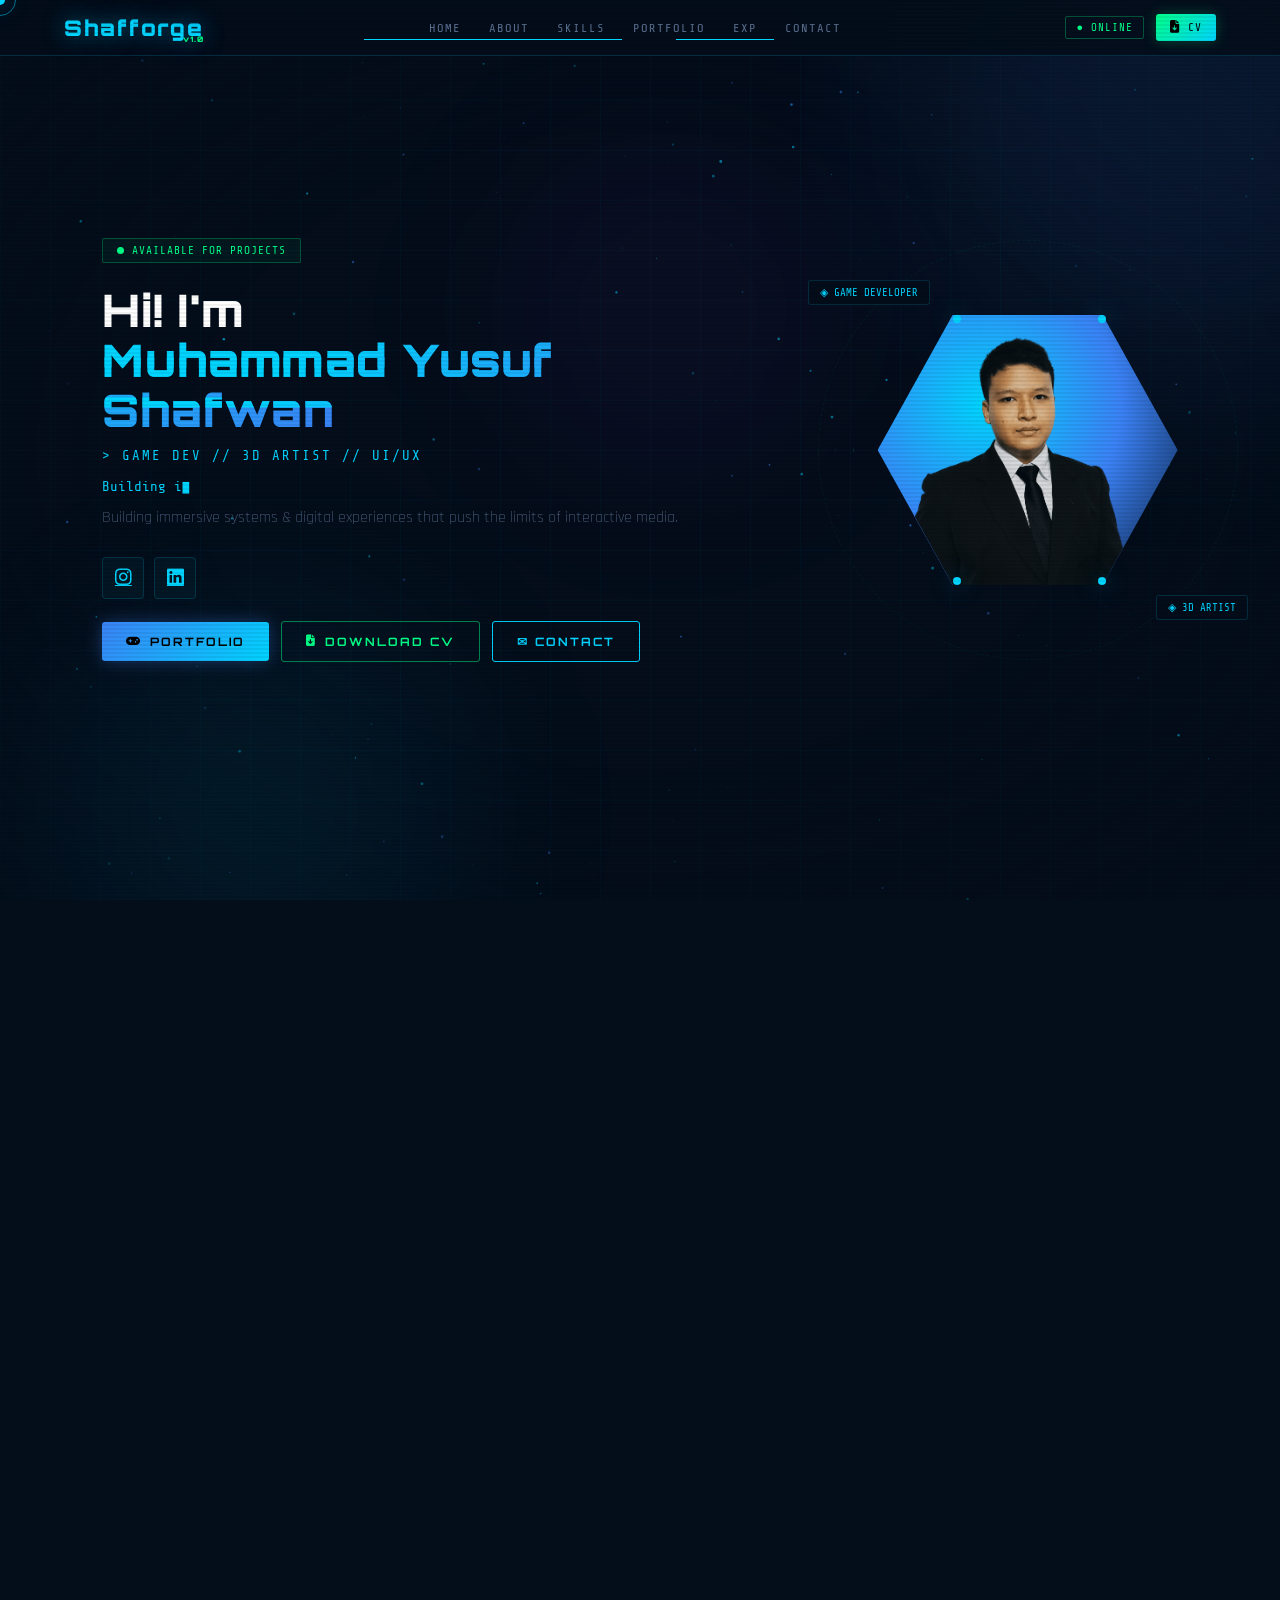
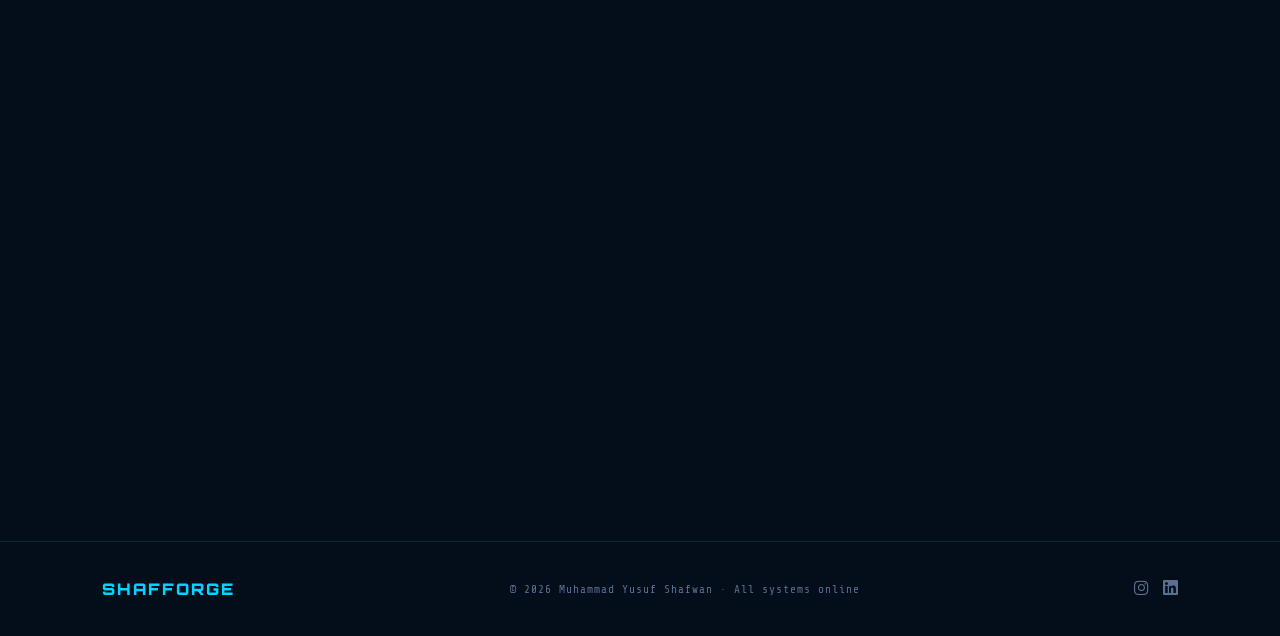
==== commit e598bd90: "Ubah CV" ====
--- a/index.html
+++ b/index.html
@@ -812,7 +812,7 @@
 
   <div class="nav-right">
     <div class="nav-badge">● ONLINE</div>
-    <a href="CV_Yusuf.pdf" download class="nav-cv">
+    <a href="CV_YusufShafwan.pdf" download class="nav-cv">
       <i class="fas fa-file-arrow-down"></i> CV
     </a>
   </div>
@@ -851,7 +851,7 @@
 
     <div class="hero-btns">
       <a href="#portfolio" class="btn btn-primary"><i class="fas fa-gamepad"></i> PORTFOLIO</a>
-      <a href="CV_Yusuf.pdf" download class="btn btn-cv"><i class="fas fa-file-arrow-down"></i> DOWNLOAD CV</a>
+      <a href="CV_YusufShafwan.pdf" download class="btn btn-cv"><i class="fas fa-file-arrow-down"></i> DOWNLOAD CV</a>
       <a href="#contact" class="btn btn-secondary">✉ CONTACT</a>
     </div>
   </div>
@@ -1019,7 +1019,7 @@
         <span>◈ UPDATED 2026</span>
         <span>● 1 PAGE</span>
       </div>
-      <a href="CV_Yusuf.pdf" download class="cv-download-btn">
+      <a href="CV_YusufShafwan.pdf" download class="cv-download-btn">
         <i class="fas fa-file-arrow-down"></i>
         DOWNLOAD CV
       </a>
@@ -1103,7 +1103,7 @@
         <a href="https://www.instagram.com/shafforge/" target="_blank" class="contact-link"><i class="fab fa-instagram"></i> @shafforge</a>
         <a href="https://www.linkedin.com/in/muhammad-yusuf-shafwan-628874342/" target="_blank" class="contact-link"><i class="fab fa-linkedin"></i> Muhammad Yusuf Shafwan</a>
         <a href="https://yusufshafwan.itch.io" target="_blank" class="contact-link"><i class="fas fa-gamepad"></i> itch.io / Games</a>
-        <a href="CV_Yusuf.pdf" download class="contact-link cv-link">
+        <a href="CV_YusufShafwan.pdf" download class="contact-link cv-link">
           <i class="fas fa-file-arrow-down"></i> Download CV (PDF)
         </a>
       </div>
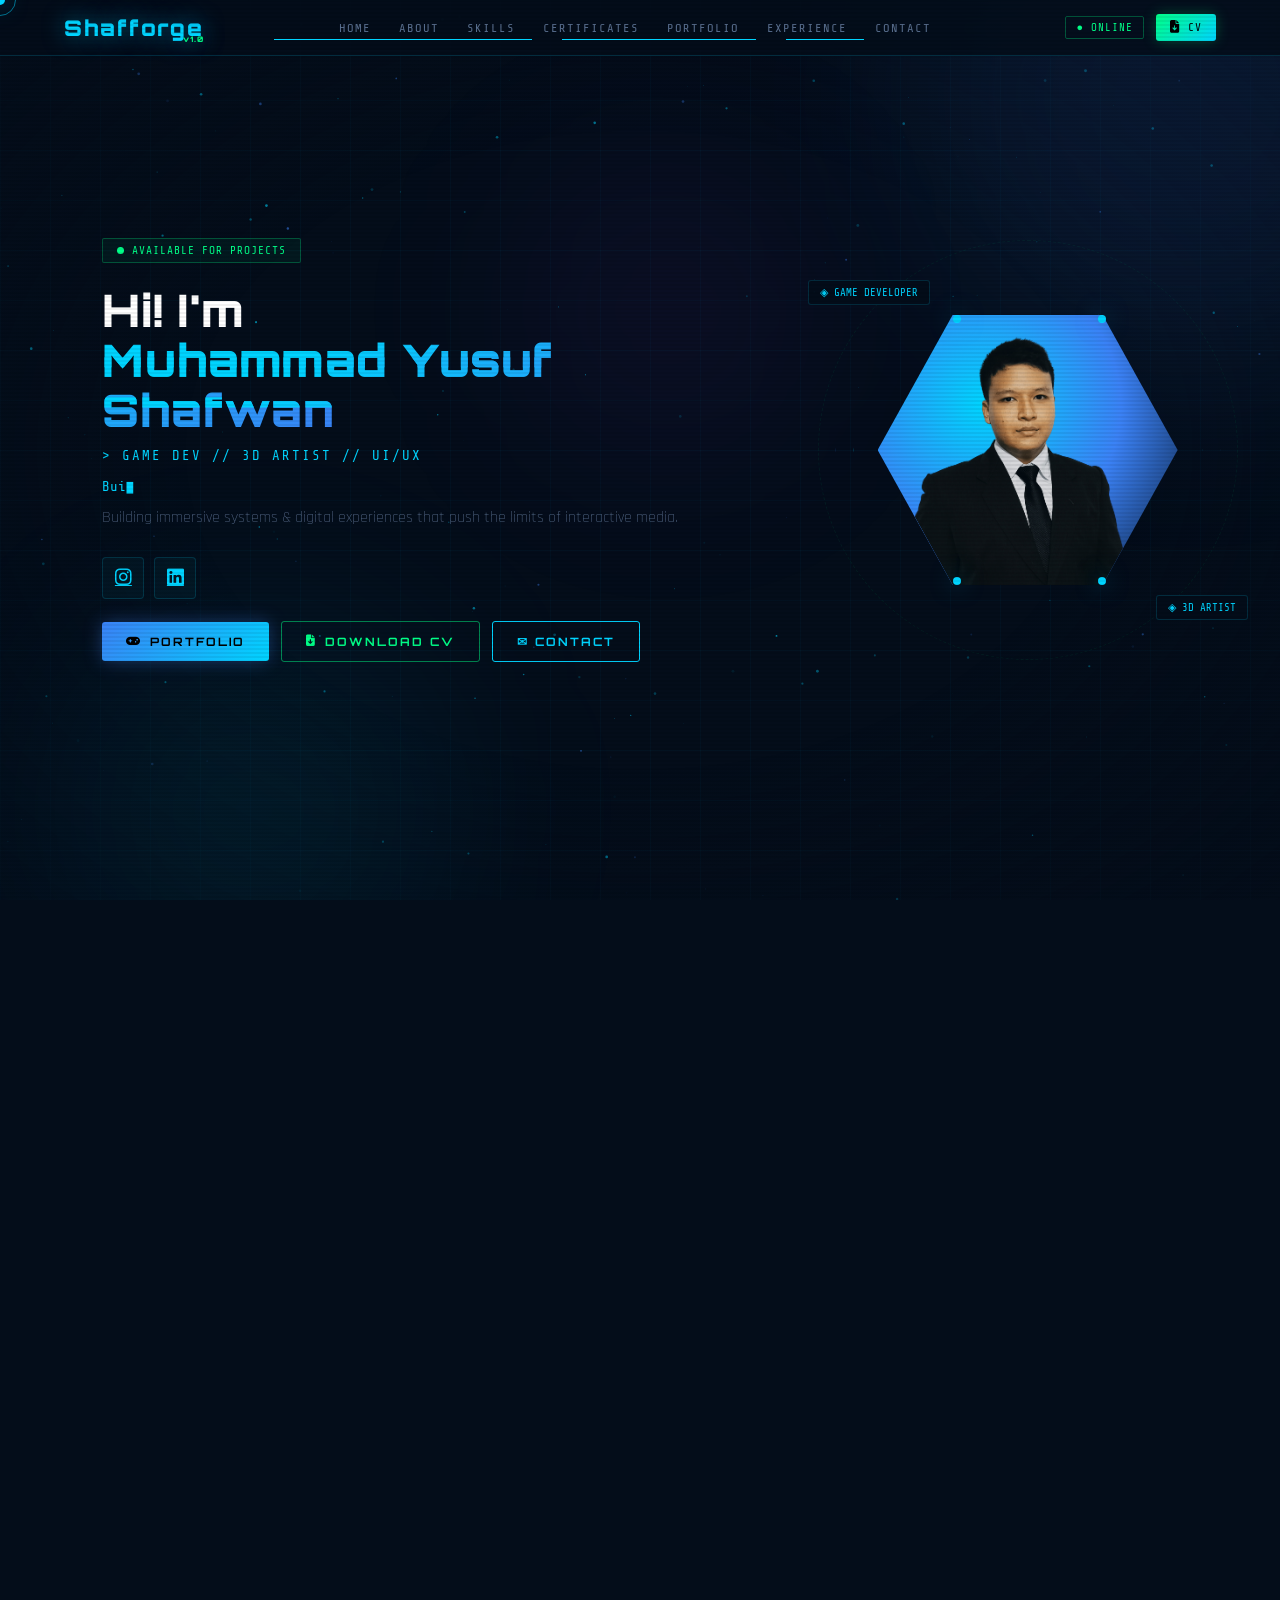
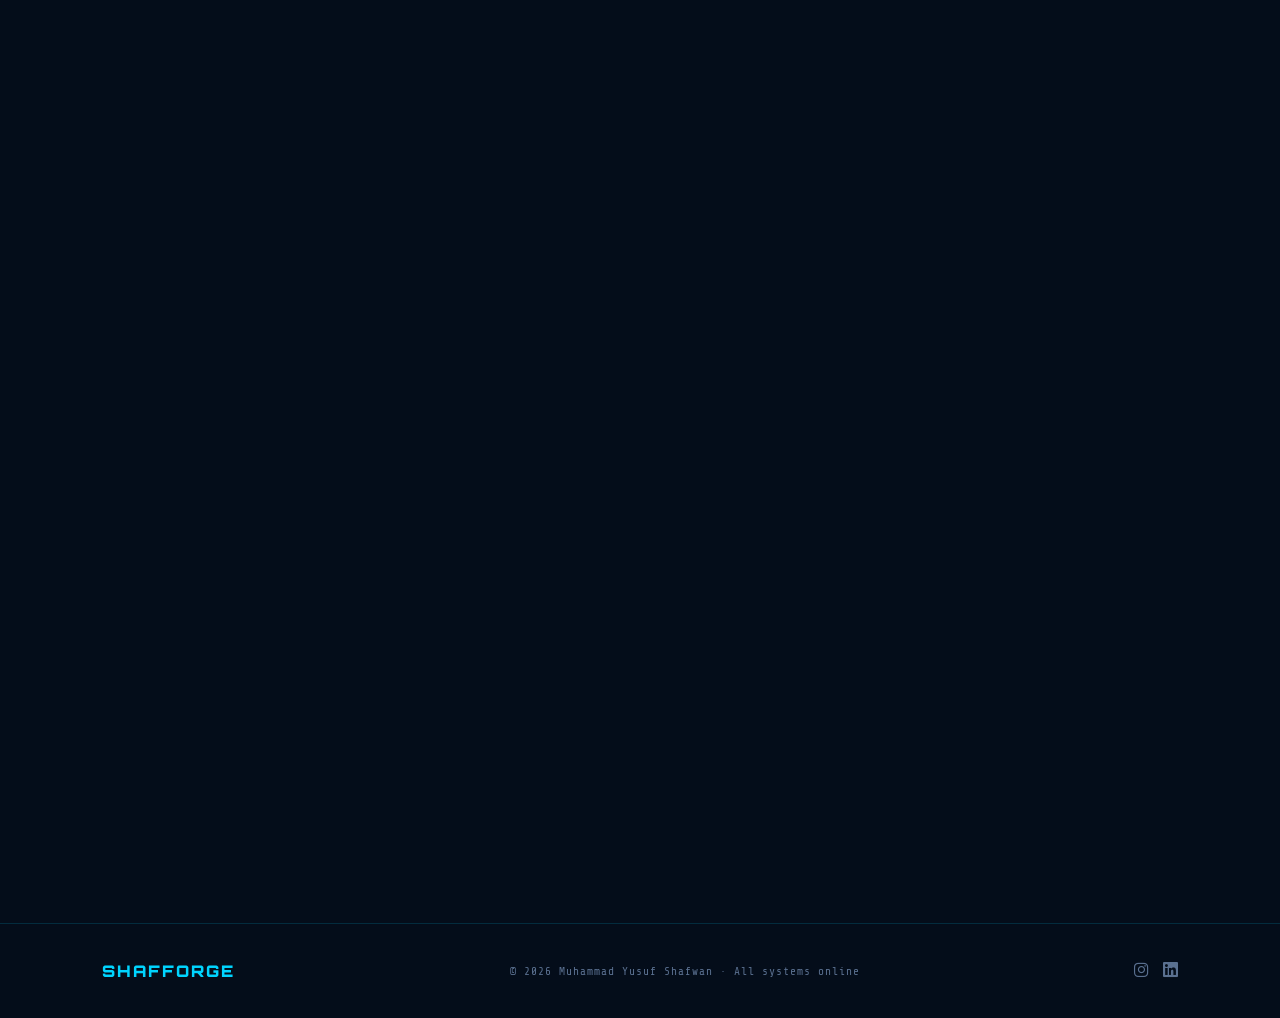
==== commit ad391cfd: "Nambahin 3D model dan sertifikat" ====
--- a/index.html
+++ b/index.html
@@ -10,10 +10,16 @@
 <link rel="stylesheet" href="https://cdn.jsdelivr.net/gh/devicons/devicon@latest/devicon.min.css">
 <link rel="icon" type="image/png" href="logoo.png">
 
+<script type="importmap">
+{
+  "imports": {
+    "three": "https://unpkg.com/three@0.160.0/build/three.module.js",
+    "three/addons/": "https://unpkg.com/three@0.160.0/examples/jsm/"
+  }
+}
+</script>
+
 <style>
-/* ═══════════════════════════════════
-   VARIABLES & RESET
-═══════════════════════════════════ */
 :root{
   --bg:#040d1a;
   --surface:rgba(0,212,255,.04);
@@ -32,190 +38,55 @@
 }
 *{margin:0;padding:0;box-sizing:border-box}
 html{scroll-behavior:smooth}
-body{
-  font-family:'Rajdhani',sans-serif;
-  background:var(--bg);color:var(--text);
-  overflow-x:hidden;cursor:none;
-}
-
-/* ═══════════════════════════════════
-   CURSOR
-═══════════════════════════════════ */
-#cursor{
-  position:fixed;width:10px;height:10px;
-  background:var(--cyan);border-radius:50%;
-  pointer-events:none;z-index:99999;
-  transform:translate(-50%,-50%);
-  transition:width .2s,height .2s,background .2s,border-radius .2s;
-  box-shadow:var(--glow-c);
-}
-#cursor-ring{
-  position:fixed;width:32px;height:32px;
-  border:1px solid rgba(0,212,255,.5);border-radius:50%;
-  pointer-events:none;z-index:99998;
-  transform:translate(-50%,-50%);
-  transition:width .25s,height .25s;
-}
+body{font-family:'Rajdhani',sans-serif;background:var(--bg);color:var(--text);overflow-x:hidden;cursor:none}
+
+/* CURSOR */
+#cursor{position:fixed;width:10px;height:10px;background:var(--cyan);border-radius:50%;pointer-events:none;z-index:99999;transform:translate(-50%,-50%);transition:width .2s,height .2s,background .2s,border-radius .2s;box-shadow:var(--glow-c)}
+#cursor-ring{position:fixed;width:32px;height:32px;border:1px solid rgba(0,212,255,.5);border-radius:50%;pointer-events:none;z-index:99998;transform:translate(-50%,-50%);transition:width .25s,height .25s}
 #cursor.hovered{width:6px;height:6px;background:var(--blue);border-radius:2px}
 #cursor-ring.hovered{width:46px;height:46px;border-color:rgba(59,130,246,.5)}
 
-/* ═══════════════════════════════════
-   BACKGROUND LAYERS
-═══════════════════════════════════ */
+/* BG */
 #starfield{position:fixed;top:0;left:0;width:100%;height:100%;z-index:0;pointer-events:none}
-.grid-bg{
-  position:fixed;top:0;left:0;width:100%;height:100%;
-  background-image:
-    linear-gradient(rgba(0,212,255,.03) 1px,transparent 1px),
-    linear-gradient(90deg,rgba(0,212,255,.03) 1px,transparent 1px);
-  background-size:50px 50px;
-  z-index:0;pointer-events:none;
-}
-/* vignette */
-body::after{
-  content:'';position:fixed;top:0;left:0;width:100%;height:100%;
-  background:radial-gradient(ellipse at center,transparent 50%,rgba(4,13,26,.7) 100%);
-  pointer-events:none;z-index:0;
-}
-/* CRT scanlines */
-body::before{
-  content:'';position:fixed;top:0;left:0;width:100%;height:100%;
-  background:repeating-linear-gradient(0deg,transparent,transparent 2px,rgba(0,0,0,.06) 2px,rgba(0,0,0,.06) 4px);
-  pointer-events:none;z-index:9997;
-}
-
-/* ═══════════════════════════════════
-   SCROLL PROGRESS
-═══════════════════════════════════ */
-#scroll-progress{
-  position:fixed;top:0;left:0;height:2px;
-  background:linear-gradient(90deg,var(--blue),var(--cyan),var(--green));
-  z-index:9999;width:0%;
-  box-shadow:0 0 8px var(--cyan);transition:width .08s;
-}
-
-/* ═══════════════════════════════════
-   LOADER
-═══════════════════════════════════ */
-#loader{
-  position:fixed;top:0;left:0;width:100%;height:100%;
-  background:var(--bg);z-index:99997;
-  display:flex;flex-direction:column;
-  align-items:center;justify-content:center;
-  transition:opacity .6s ease;
-}
-.loader-hex{
-  width:80px;height:80px;margin-bottom:28px;
-  clip-path:polygon(25% 5%,75% 5%,100% 50%,75% 95%,25% 95%,0 50%);
-  background:linear-gradient(135deg,var(--blue),var(--cyan));
-  display:flex;align-items:center;justify-content:center;
-  animation:hex-spin 2s linear infinite;
-  position:relative;
-}
-.loader-hex span{
-  font-family:'Orbitron',monospace;font-weight:900;font-size:.85rem;
-  color:#000;letter-spacing:1px;
-}
+.grid-bg{position:fixed;top:0;left:0;width:100%;height:100%;background-image:linear-gradient(rgba(0,212,255,.03) 1px,transparent 1px),linear-gradient(90deg,rgba(0,212,255,.03) 1px,transparent 1px);background-size:50px 50px;z-index:0;pointer-events:none}
+body::after{content:'';position:fixed;top:0;left:0;width:100%;height:100%;background:radial-gradient(ellipse at center,transparent 50%,rgba(4,13,26,.7) 100%);pointer-events:none;z-index:0}
+body::before{content:'';position:fixed;top:0;left:0;width:100%;height:100%;background:repeating-linear-gradient(0deg,transparent,transparent 2px,rgba(0,0,0,.06) 2px,rgba(0,0,0,.06) 4px);pointer-events:none;z-index:9997}
+
+/* SCROLL PROGRESS */
+#scroll-progress{position:fixed;top:0;left:0;height:2px;background:linear-gradient(90deg,var(--blue),var(--cyan),var(--green));z-index:9999;width:0%;box-shadow:0 0 8px var(--cyan);transition:width .08s}
+
+/* LOADER */
+#loader{position:fixed;top:0;left:0;width:100%;height:100%;background:var(--bg);z-index:99997;display:flex;flex-direction:column;align-items:center;justify-content:center;transition:opacity .6s ease}
+.loader-hex{width:80px;height:80px;margin-bottom:28px;clip-path:polygon(25% 5%,75% 5%,100% 50%,75% 95%,25% 95%,0 50%);background:linear-gradient(135deg,var(--blue),var(--cyan));display:flex;align-items:center;justify-content:center;animation:hex-spin 2s linear infinite}
+.loader-hex span{font-family:'Orbitron',monospace;font-weight:900;font-size:.85rem;color:#000;letter-spacing:1px}
 @keyframes hex-spin{from{filter:drop-shadow(0 0 8px rgba(0,212,255,.6))}to{filter:drop-shadow(0 0 22px rgba(0,212,255,1))}}
-.loader-logo{
-  font-family:'Orbitron',monospace;font-weight:900;font-size:2.4rem;
-  color:var(--cyan);letter-spacing:4px;
-  text-shadow:0 0 30px rgba(0,212,255,.6);margin-bottom:6px;
-}
-.loader-sub{
-  font-family:'Share Tech Mono',monospace;font-size:.7rem;
-  color:var(--dim);letter-spacing:3px;margin-bottom:28px;
-}
-.loader-track{
-  width:240px;height:2px;
-  background:rgba(255,255,255,.06);
-  border-radius:1px;overflow:hidden;margin-bottom:14px;
-}
-.loader-fill{
-  height:100%;
-  background:linear-gradient(90deg,var(--blue),var(--cyan));
-  width:0%;box-shadow:0 0 10px var(--cyan);
-  transition:width .08s;
-}
-.loader-status{
-  font-family:'Share Tech Mono',monospace;font-size:.7rem;
-  color:var(--dim);letter-spacing:2px;
-}
-
+.loader-logo{font-family:'Orbitron',monospace;font-weight:900;font-size:2.4rem;color:var(--cyan);letter-spacing:4px;text-shadow:0 0 30px rgba(0,212,255,.6);margin-bottom:6px}
+.loader-sub{font-family:'Share Tech Mono',monospace;font-size:.7rem;color:var(--dim);letter-spacing:3px;margin-bottom:28px}
+.loader-track{width:240px;height:2px;background:rgba(255,255,255,.06);border-radius:1px;overflow:hidden;margin-bottom:14px}
+.loader-fill{height:100%;background:linear-gradient(90deg,var(--blue),var(--cyan));width:0%;box-shadow:0 0 10px var(--cyan);transition:width .08s}
+.loader-status{font-family:'Share Tech Mono',monospace;font-size:.7rem;color:var(--dim);letter-spacing:2px}
 @keyframes blink{0%,100%{opacity:1}50%{opacity:.1}}
 
-/* ═══════════════════════════════════
-   NAVBAR
-═══════════════════════════════════ */
-.navbar{
-  position:fixed;width:100%;top:0;
-  display:flex;justify-content:space-between;align-items:center;
-  padding:14px 5%;
-  background:rgba(4,13,26,.85);
-  backdrop-filter:blur(20px);-webkit-backdrop-filter:blur(20px);
-  border-bottom:1px solid var(--border);
-  z-index:1000;transition:padding .3s,background .3s;
-}
+/* NAVBAR */
+.navbar{position:fixed;width:100%;top:0;display:flex;justify-content:space-between;align-items:center;padding:14px 5%;background:rgba(4,13,26,.85);backdrop-filter:blur(20px);-webkit-backdrop-filter:blur(20px);border-bottom:1px solid var(--border);z-index:1000;transition:padding .3s,background .3s}
 .navbar.compact{padding:9px 5%;background:rgba(4,13,26,.96)}
-
-.logo{
-  font-family:'Orbitron',monospace;font-weight:900;font-size:1.35rem;
-  color:var(--cyan);letter-spacing:2px;
-  text-shadow:var(--glow-c);position:relative;
-}
-.logo::after{
-  content:'v1.0';font-size:.48rem;color:var(--green);
-  position:absolute;bottom:-3px;right:0;letter-spacing:1px;
-}
+.logo{font-family:'Orbitron',monospace;font-weight:900;font-size:1.35rem;color:var(--cyan);letter-spacing:2px;text-shadow:var(--glow-c);position:relative}
+.logo::after{content:'v1.0';font-size:.48rem;color:var(--green);position:absolute;bottom:-3px;right:0;letter-spacing:1px}
 .nav-links{display:flex;gap:4px;list-style:none;align-items:center}
-.nav-links a{
-  font-family:'Share Tech Mono',monospace;font-size:.76rem;
-  color:var(--dim);text-decoration:none;padding:5px 11px;
-  border:1px solid transparent;border-radius:3px;letter-spacing:1px;
-  transition:.25s;position:relative;overflow:hidden;
-}
-.nav-links a::after{
-  content:'';position:absolute;bottom:0;left:-100%;
-  width:100%;height:1.5px;background:var(--cyan);transition:.3s;
-}
-.nav-links a:hover,.nav-links a.active{
-  color:var(--cyan);border-color:var(--border);background:var(--surface);
-}
+.nav-links a{font-family:'Share Tech Mono',monospace;font-size:.76rem;color:var(--dim);text-decoration:none;padding:5px 11px;border:1px solid transparent;border-radius:3px;letter-spacing:1px;transition:.25s;position:relative;overflow:hidden}
+.nav-links a::after{content:'';position:absolute;bottom:0;left:-100%;width:100%;height:1.5px;background:var(--cyan);transition:.3s}
+.nav-links a:hover,.nav-links a.active{color:var(--cyan);border-color:var(--border);background:var(--surface)}
 .nav-links a:hover::after,.nav-links a.active::after{left:0}
-
 .nav-right{display:flex;align-items:center;gap:12px}
-
-/* ── CV DOWNLOAD NAV BUTTON ── */
-.nav-cv{
-  font-family:'Share Tech Mono',monospace;font-size:.7rem;letter-spacing:1px;
-  display:flex;align-items:center;gap:7px;
-  color:#000;background:linear-gradient(135deg,var(--green),var(--cyan));
-  padding:7px 14px;border-radius:3px;text-decoration:none;cursor:none;
-  transition:.3s;box-shadow:0 0 14px rgba(0,255,136,.25);
-  white-space:nowrap;
-}
+.nav-cv{font-family:'Share Tech Mono',monospace;font-size:.7rem;letter-spacing:1px;display:flex;align-items:center;gap:7px;color:#000;background:linear-gradient(135deg,var(--green),var(--cyan));padding:7px 14px;border-radius:3px;text-decoration:none;cursor:none;transition:.3s;box-shadow:0 0 14px rgba(0,255,136,.25);white-space:nowrap}
 .nav-cv:hover{box-shadow:0 0 26px rgba(0,255,136,.55);transform:translateY(-1px)}
 .nav-cv i{font-size:.8rem}
-
-.nav-badge{
-  font-family:'Share Tech Mono',monospace;font-size:.68rem;
-  color:var(--green);border:1px solid rgba(0,255,136,.3);
-  padding:4px 10px;border-radius:2px;letter-spacing:1px;
-  animation:badgepulse 2.5s infinite;
-}
-@keyframes badgepulse{
-  0%,100%{box-shadow:0 0 4px rgba(0,255,136,.15)}
-  50%{box-shadow:0 0 14px rgba(0,255,136,.5)}
-}
+.nav-badge{font-family:'Share Tech Mono',monospace;font-size:.68rem;color:var(--green);border:1px solid rgba(0,255,136,.3);padding:4px 10px;border-radius:2px;letter-spacing:1px;animation:badgepulse 2.5s infinite}
+@keyframes badgepulse{0%,100%{box-shadow:0 0 4px rgba(0,255,136,.15)}50%{box-shadow:0 0 14px rgba(0,255,136,.5)}}
 .menu-toggle{display:none;font-size:1.3rem;cursor:pointer;color:var(--cyan)}
 
-/* ═══════════════════════════════════
-   HERO
-═══════════════════════════════════ */
-.hero{
-  height:100vh;display:flex;align-items:center;justify-content:space-between;
-  padding:0 8%;position:relative;overflow:hidden;
-}
+/* HERO */
+.hero{height:100vh;display:flex;align-items:center;justify-content:space-between;padding:0 8%;position:relative;overflow:hidden}
 .orb{position:absolute;border-radius:50%;filter:blur(100px);pointer-events:none}
 .orb1{width:550px;height:550px;background:rgba(59,130,246,.1);top:-180px;right:-180px;animation:orb1 12s ease-in-out infinite}
 .orb2{width:380px;height:380px;background:rgba(0,212,255,.07);bottom:-100px;left:5%;animation:orb2 9s ease-in-out infinite}
@@ -223,244 +94,84 @@
 @keyframes orb1{0%,100%{transform:translate(0,0)}50%{transform:translate(-30px,-40px)}}
 @keyframes orb2{0%,100%{transform:translate(0,0)}50%{transform:translate(20px,-25px)}}
 @keyframes orb3{0%,100%{transform:translate(0,0)}50%{transform:translate(-20px,30px)}}
-
 .hero-content{max-width:580px;position:relative;z-index:2}
-
-.status-chip{
-  display:inline-flex;align-items:center;gap:8px;
-  font-family:'Share Tech Mono',monospace;font-size:.7rem;
-  color:var(--green);border:1px solid rgba(0,255,136,.25);
-  background:rgba(0,255,136,.05);padding:5px 14px;border-radius:2px;
-  margin-bottom:22px;letter-spacing:1px;
-}
+.status-chip{display:inline-flex;align-items:center;gap:8px;font-family:'Share Tech Mono',monospace;font-size:.7rem;color:var(--green);border:1px solid rgba(0,255,136,.25);background:rgba(0,255,136,.05);padding:5px 14px;border-radius:2px;margin-bottom:22px;letter-spacing:1px}
 .status-dot{width:7px;height:7px;border-radius:50%;background:var(--green);animation:blink 1.3s infinite}
-
-.hero h1{
-  font-family:'Orbitron',monospace;font-size:clamp(1.8rem,3.5vw,2.8rem);
-  font-weight:900;line-height:1.12;letter-spacing:1px;color:#fff;
-}
-.name-grad{
-  background:linear-gradient(135deg,var(--cyan) 30%,var(--blue));
-  -webkit-background-clip:text;-webkit-text-fill-color:transparent;
-  background-clip:text;
-}
+.hero h1{font-family:'Orbitron',monospace;font-size:clamp(1.8rem,3.5vw,2.8rem);font-weight:900;line-height:1.12;letter-spacing:1px;color:#fff}
+.name-grad{background:linear-gradient(135deg,var(--cyan) 30%,var(--blue));-webkit-background-clip:text;-webkit-text-fill-color:transparent;background-clip:text}
 .glitch{position:relative;display:inline-block}
-.glitch::before,.glitch::after{
-  content:attr(data-text);position:absolute;top:0;left:0;
-  background:linear-gradient(135deg,var(--cyan) 30%,var(--blue));
-  -webkit-background-clip:text;-webkit-text-fill-color:transparent;
-  background-clip:text;width:100%;height:100%;
-}
+.glitch::before,.glitch::after{content:attr(data-text);position:absolute;top:0;left:0;background:linear-gradient(135deg,var(--cyan) 30%,var(--blue));-webkit-background-clip:text;-webkit-text-fill-color:transparent;background-clip:text;width:100%;height:100%}
 .glitch::before{animation:g1 5s infinite;clip-path:polygon(0 22%,100% 22%,100% 32%,0 32%)}
 .glitch::after{animation:g2 5s infinite;clip-path:polygon(0 62%,100% 62%,100% 72%,0 72%)}
 @keyframes g1{0%,90%,100%{transform:translate(0)}91%{transform:translate(-4px,1px)}93%{transform:translate(3px,-1px)}95%{transform:translate(0)}}
 @keyframes g2{0%,87%,100%{transform:translate(0)}88%{transform:translate(4px,2px)}90%{transform:translate(-3px,-2px)}92%{transform:translate(0)}}
-
-.hero-role{
-  font-family:'Share Tech Mono',monospace;font-size:.88rem;
-  color:var(--cyan);margin-top:12px;letter-spacing:2px;
-}
-
-#typewriter{
-  font-family:'Share Tech Mono',monospace;color:var(--cyan);font-size:.88rem;
-  display:block;margin:16px 0 6px;min-height:1.4em;
-}
+.hero-role{font-family:'Share Tech Mono',monospace;font-size:.88rem;color:var(--cyan);margin-top:12px;letter-spacing:2px}
+#typewriter{font-family:'Share Tech Mono',monospace;color:var(--cyan);font-size:.88rem;display:block;margin:16px 0 6px;min-height:1.4em}
 #typewriter::after{content:'█';animation:blink .75s infinite;font-size:.7rem}
-
 .hero-desc{color:var(--dim);font-size:1rem;line-height:1.8;font-weight:300;margin-bottom:24px}
-
 .hero-socials{display:flex;gap:10px;margin-bottom:22px}
-.social-btn{
-  display:inline-flex;align-items:center;justify-content:center;
-  width:42px;height:42px;border:1px solid var(--border);border-radius:4px;
-  color:var(--cyan);font-size:1.2rem;transition:.3s;background:var(--surface);overflow:hidden;position:relative;
-}
-.social-btn::before{
-  content:'';position:absolute;top:100%;left:0;width:100%;height:100%;
-  background:rgba(0,212,255,.12);transition:.3s;
-}
+.social-btn{display:inline-flex;align-items:center;justify-content:center;width:42px;height:42px;border:1px solid var(--border);border-radius:4px;color:var(--cyan);font-size:1.2rem;transition:.3s;background:var(--surface);overflow:hidden;position:relative}
+.social-btn::before{content:'';position:absolute;top:100%;left:0;width:100%;height:100%;background:rgba(0,212,255,.12);transition:.3s}
 .social-btn:hover{box-shadow:var(--glow-c);color:#fff;border-color:var(--cyan)}
 .social-btn:hover::before{top:0}
-
-/* HERO BUTTONS */
 .hero-btns{display:flex;gap:12px;flex-wrap:wrap;align-items:center}
-.btn{
-  font-family:'Orbitron',monospace;font-size:.72rem;font-weight:700;letter-spacing:2px;
-  padding:12px 24px;border-radius:3px;border:none;cursor:none;text-decoration:none;
-  display:inline-flex;align-items:center;gap:8px;transition:.3s;
-  position:relative;overflow:hidden;
-}
-.btn::before{
-  content:'';position:absolute;top:50%;left:50%;width:0;height:0;
-  background:rgba(255,255,255,.13);border-radius:50%;
-  transform:translate(-50%,-50%);transition:.5s;
-}
+.btn{font-family:'Orbitron',monospace;font-size:.72rem;font-weight:700;letter-spacing:2px;padding:12px 24px;border-radius:3px;border:none;cursor:none;text-decoration:none;display:inline-flex;align-items:center;gap:8px;transition:.3s;position:relative;overflow:hidden}
+.btn::before{content:'';position:absolute;top:50%;left:50%;width:0;height:0;background:rgba(255,255,255,.13);border-radius:50%;transform:translate(-50%,-50%);transition:.5s}
 .btn:hover::before{width:350px;height:350px}
-.btn-primary{
-  background:linear-gradient(135deg,var(--blue),var(--cyan));color:#000;
-  box-shadow:0 0 18px rgba(59,130,246,.35);
-}
+.btn-primary{background:linear-gradient(135deg,var(--blue),var(--cyan));color:#000;box-shadow:0 0 18px rgba(59,130,246,.35)}
 .btn-primary:hover{box-shadow:0 0 32px rgba(59,130,246,.65);transform:translateY(-2px)}
 .btn-secondary{background:transparent;color:var(--cyan);border:1px solid var(--cyan)}
 .btn-secondary:hover{background:rgba(0,212,255,.07);box-shadow:var(--glow-c);transform:translateY(-2px)}
-
-/* ── CV DOWNLOAD BUTTON (green accent) ── */
-.btn-cv{
-  background:transparent;color:var(--green);
-  border:1px solid rgba(0,255,136,.5);
-}
-.btn-cv:hover{
-  background:rgba(0,255,136,.07);
-  box-shadow:var(--glow-g);transform:translateY(-2px);
-  border-color:var(--green);
-}
-
-/* ═══════════════════════════════════
-   HERO VISUAL
-═══════════════════════════════════ */
+.btn-cv{background:transparent;color:var(--green);border:1px solid rgba(0,255,136,.5)}
+.btn-cv:hover{background:rgba(0,255,136,.07);box-shadow:var(--glow-g);transform:translateY(-2px);border-color:var(--green)}
+
+/* HERO VISUAL */
 .hero-visual{position:relative;z-index:2;flex-shrink:0}
 .hex-wrap{position:relative;width:300px;height:300px}
-
-/* spinning outer rings */
-.hex-ring{
-  position:absolute;top:50%;left:50%;
-  transform:translate(-50%,-50%);
-  width:350px;height:350px;
-  border:1px solid rgba(0,212,255,.15);
-  clip-path:polygon(25% 5%,75% 5%,100% 50%,75% 95%,25% 95%,0 50%);
-  animation:rspin 14s linear infinite;
-}
-.hex-ring2{
-  position:absolute;top:50%;left:50%;
-  transform:translate(-50%,-50%);
-  width:386px;height:386px;
-  border:1px solid rgba(59,130,246,.1);
-  clip-path:polygon(25% 5%,75% 5%,100% 50%,75% 95%,25% 95%,0 50%);
-  animation:rspin 22s linear infinite reverse;
-}
-.hex-ring3{
-  position:absolute;top:50%;left:50%;
-  transform:translate(-50%,-50%);
-  width:420px;height:420px;
-  border:1px dashed rgba(0,255,136,.06);
-  border-radius:50%;
-  animation:rspin 35s linear infinite;
-}
+.hex-ring{position:absolute;top:50%;left:50%;transform:translate(-50%,-50%);width:350px;height:350px;border:1px solid rgba(0,212,255,.15);clip-path:polygon(25% 5%,75% 5%,100% 50%,75% 95%,25% 95%,0 50%);animation:rspin 14s linear infinite}
+.hex-ring2{position:absolute;top:50%;left:50%;transform:translate(-50%,-50%);width:386px;height:386px;border:1px solid rgba(59,130,246,.1);clip-path:polygon(25% 5%,75% 5%,100% 50%,75% 95%,25% 95%,0 50%);animation:rspin 22s linear infinite reverse}
+.hex-ring3{position:absolute;top:50%;left:50%;transform:translate(-50%,-50%);width:420px;height:420px;border:1px dashed rgba(0,255,136,.06);border-radius:50%;animation:rspin 35s linear infinite}
 @keyframes rspin{from{transform:translate(-50%,-50%) rotate(0)}to{transform:translate(-50%,-50%) rotate(360deg)}}
-
-.hex-img{
-  width:300px;height:300px;
-  clip-path:polygon(25% 5%,75% 5%,100% 50%,75% 95%,25% 95%,0 50%);
-  background:radial-gradient(circle at 35% 35%,var(--cyan),var(--blue),#040d1a);
-  overflow:hidden;animation:hexglow 5s ease-in-out infinite;
-}
+.hex-img{width:300px;height:300px;clip-path:polygon(25% 5%,75% 5%,100% 50%,75% 95%,25% 95%,0 50%);background:radial-gradient(circle at 35% 35%,var(--cyan),var(--blue),#040d1a);overflow:hidden;animation:hexglow 5s ease-in-out infinite}
 .hex-img img{width:100%;height:100%;object-fit:cover;clip-path:inherit}
-@keyframes hexglow{
-  0%,100%{filter:drop-shadow(0 0 10px rgba(0,212,255,.4))}
-  50%{filter:drop-shadow(0 0 30px rgba(0,212,255,.85))}
-}
-.hex-dot{
-  position:absolute;width:8px;height:8px;background:var(--cyan);
-  border-radius:50%;box-shadow:var(--glow-c);animation:blink 2s infinite;
-}
+@keyframes hexglow{0%,100%{filter:drop-shadow(0 0 10px rgba(0,212,255,.4))}50%{filter:drop-shadow(0 0 30px rgba(0,212,255,.85))}}
+.hex-dot{position:absolute;width:8px;height:8px;background:var(--cyan);border-radius:50%;box-shadow:var(--glow-c);animation:blink 2s infinite}
 .hex-dot:nth-child(5){top:5%;left:25%}
 .hex-dot:nth-child(6){top:5%;right:24%}
 .hex-dot:nth-child(7){bottom:5%;left:25%}
 .hex-dot:nth-child(8){bottom:5%;right:24%}
-
-/* ═══════════════════════════════════
-   STAT FLOAT — PERBAIKAN UTAMA
-   Tidak pakai nth-child lagi karena
-   rentan salah urutan. Pakai class
-   .sf1 dan .sf2 yang eksplisit.
-═══════════════════════════════════ */
-.stat-float{
-  position:absolute;
-  font-family:'Share Tech Mono',monospace;
-  font-size:.67rem;
-  color:var(--cyan);
-  background:rgba(4,13,26,.93);
-  border:1px solid var(--border);
-  padding:5px 11px;
-  border-radius:3px;
-  white-space:nowrap;
-  z-index:10;
-}
-/* Label kiri atas: "◈ UNITY DEVELOPER" */
-.sf1{
-  top:-20px;
-  left:-70px;
-  animation:flt 4s ease-in-out infinite;
-}
-/* Label kanan bawah: "◈ 3D ARTIST" */
-.sf2{
-  bottom:-20px;
-  right:-70px;
-  animation:flt 4s ease-in-out 2s infinite;
-}
-@keyframes flt{
-  0%,100%{transform:translateY(0)}
-  50%{transform:translateY(-8px)}
-}
-
-/* ═══════════════════════════════════
-   SECTIONS BASE
-═══════════════════════════════════ */
+.stat-float{position:absolute;font-family:'Share Tech Mono',monospace;font-size:.67rem;color:var(--cyan);background:rgba(4,13,26,.93);border:1px solid var(--border);padding:5px 11px;border-radius:3px;white-space:nowrap;z-index:10}
+.sf1{top:-20px;left:-70px;animation:flt 4s ease-in-out infinite}
+.sf2{bottom:-20px;right:-70px;animation:flt 4s ease-in-out 2s infinite}
+@keyframes flt{0%,100%{transform:translateY(0)}50%{transform:translateY(-8px)}}
+
+/* SECTIONS BASE */
 section{position:relative;z-index:1}
 .section{padding:100px 8%}
 .section-header{text-align:center;margin-bottom:56px}
-.section-label{
-  font-family:'Share Tech Mono',monospace;font-size:.7rem;
-  color:var(--cyan);letter-spacing:3px;display:block;margin-bottom:8px;opacity:.8;
-}
-.section-title{
-  font-family:'Orbitron',monospace;font-size:clamp(1.6rem,3vw,2rem);
-  font-weight:900;color:#fff;letter-spacing:2px;
-}
+.section-label{font-family:'Share Tech Mono',monospace;font-size:.7rem;color:var(--cyan);letter-spacing:3px;display:block;margin-bottom:8px;opacity:.8}
+.section-title{font-family:'Orbitron',monospace;font-size:clamp(1.6rem,3vw,2rem);font-weight:900;color:#fff;letter-spacing:2px}
 .section-title span{color:var(--cyan)}
-.section-line{
-  width:60px;height:2px;
-  background:linear-gradient(90deg,transparent,var(--cyan),transparent);
-  margin:14px auto 0;animation:lpulse 2.5s infinite;
-}
+.section-line{width:60px;height:2px;background:linear-gradient(90deg,transparent,var(--cyan),transparent);margin:14px auto 0;animation:lpulse 2.5s infinite}
 @keyframes lpulse{0%,100%{width:60px;opacity:.5}50%{width:110px;opacity:1}}
 
-/* ═══════════════════════════════════
-   ABOUT
-═══════════════════════════════════ */
+/* ABOUT */
 .about-wrap{display:grid;grid-template-columns:1fr 1fr;gap:60px;align-items:center}
 .about-text p{color:var(--dim);line-height:1.95;font-size:1.02rem;font-weight:300}
 .about-text p+p{margin-top:14px}
 .about-stats{display:grid;grid-template-columns:1fr 1fr;gap:14px}
-.stat-card{
-  background:var(--surface);border:1px solid var(--border);
-  border-radius:6px;padding:22px 16px;text-align:center;transition:.35s;
-  position:relative;overflow:hidden;
-}
+.stat-card{background:var(--surface);border:1px solid var(--border);border-radius:6px;padding:22px 16px;text-align:center;transition:.35s;position:relative;overflow:hidden}
 .stat-card::before{content:'';position:absolute;top:0;left:0;width:100%;height:2px;background:linear-gradient(90deg,transparent,var(--cyan),transparent)}
 .stat-card:hover{transform:translateY(-5px);box-shadow:var(--glow-c);border-color:var(--cyan)}
 .stat-num{font-family:'Orbitron',monospace;font-size:2rem;font-weight:900;color:var(--cyan)}
 .stat-label{font-family:'Share Tech Mono',monospace;font-size:.65rem;color:var(--dim);letter-spacing:1px;margin-top:4px;text-transform:uppercase}
 
-/* ═══════════════════════════════════
-   SKILLS
-═══════════════════════════════════ */
+/* SKILLS */
 .skills-grid{display:grid;grid-template-columns:repeat(auto-fit,minmax(280px,1fr));gap:22px}
-.skill-card{
-  background:var(--surface);border:1px solid var(--border);
-  border-radius:8px;padding:26px;position:relative;overflow:hidden;transition:.4s;
-}
-.skill-card-line{
-  position:absolute;top:0;left:0;width:3px;height:100%;
-  transition:.4s;
-}
+.skill-card{background:var(--surface);border:1px solid var(--border);border-radius:8px;padding:26px;position:relative;overflow:hidden;transition:.4s}
+.skill-card-line{position:absolute;top:0;left:0;width:3px;height:100%;transition:.4s}
 .skill-card:hover{transform:translateY(-6px);border-color:var(--cyan);box-shadow:var(--glow-c)}
-.skill-icon-box{
-  width:44px;height:44px;border-radius:6px;
-  background:rgba(255,255,255,.04);border:1px solid var(--border);
-  display:flex;align-items:center;justify-content:center;
-  font-size:1.5rem;margin-bottom:14px;
-}
+.skill-icon-box{width:44px;height:44px;border-radius:6px;background:rgba(255,255,255,.04);border:1px solid var(--border);display:flex;align-items:center;justify-content:center;font-size:1.5rem;margin-bottom:14px}
 .skill-name{font-family:'Orbitron',monospace;font-size:.86rem;font-weight:700;letter-spacing:1px;color:#fff;margin-bottom:8px}
 .skill-desc{font-size:.9rem;color:var(--dim);line-height:1.65}
 .skill-bars{margin-top:16px}
@@ -473,276 +184,448 @@
 .bar-fill.c3{background:linear-gradient(90deg,var(--green),var(--cyan))}
 
 /* ═══════════════════════════════════
-   PORTFOLIO
+   CERTIFICATE SLIDER  ★ NEW ★
 ═══════════════════════════════════ */
+.cert-section{
+  position:relative;z-index:1;
+  padding:100px 8%;
+}
+
+/* Ambient glow behind slider */
+.cert-section::before{
+  content:'';
+  position:absolute;
+  top:50%;left:50%;
+  transform:translate(-50%,-50%);
+  width:600px;height:400px;
+  background:radial-gradient(ellipse,rgba(59,130,246,.06),transparent 70%);
+  pointer-events:none;
+}
+
+/* Main slider container */
+.cert-slider-wrap{
+  position:relative;
+  display:flex;
+  align-items:center;
+  gap:20px;
+}
+
+/* Arrow buttons */
+.cert-arrow{
+  flex-shrink:0;
+  width:48px;height:48px;
+  border:1px solid var(--border);
+  border-radius:4px;
+  background:var(--surface);
+  color:var(--cyan);
+  display:flex;align-items:center;justify-content:center;
+  font-size:1.1rem;
+  cursor:none;
+  transition:.3s;
+  position:relative;
+  z-index:2;
+  user-select:none;
+}
+.cert-arrow:hover{
+  border-color:var(--cyan);
+  background:rgba(0,212,255,.1);
+  box-shadow:var(--glow-c);
+  transform:scale(1.08);
+}
+.cert-arrow:active{transform:scale(.95)}
+
+/* Viewport — clips the slides */
+.cert-viewport{
+  flex:1;
+  overflow:hidden;
+  border:1px solid var(--border);
+  border-radius:10px;
+  position:relative;
+  background:rgba(4,13,26,.6);
+}
+/* Animated corner accents on viewport */
+.cert-viewport::before{
+  content:'';position:absolute;top:0;left:0;
+  width:22px;height:22px;
+  border-top:2px solid var(--cyan);
+  border-left:2px solid var(--cyan);
+  border-radius:2px 0 0 0;
+  z-index:3;pointer-events:none;
+}
+.cert-viewport::after{
+  content:'';position:absolute;bottom:0;right:0;
+  width:22px;height:22px;
+  border-bottom:2px solid var(--blue);
+  border-right:2px solid var(--blue);
+  border-radius:0 0 2px 0;
+  z-index:3;pointer-events:none;
+}
+
+/* The track that slides */
+.cert-track{
+  display:flex;
+  transition:transform .55s cubic-bezier(.77,0,.175,1);
+  will-change:transform;
+}
+
+/* Individual slide */
+.cert-slide{
+  flex:0 0 100%;
+  position:relative;
+  aspect-ratio:16/10;
+  overflow:hidden;
+  cursor:none;
+}
+.cert-slide img{
+  width:100%;height:100%;
+  object-fit:contain;
+  background:#040d1a;
+  display:block;
+  transition:transform .5s ease;
+}
+.cert-slide:hover img{transform:scale(1.03)}
+
+/* Slide overlay on hover */
+.cert-slide-overlay{
+  position:absolute;inset:0;
+  background:linear-gradient(
+    135deg,
+    rgba(0,212,255,.07),
+    transparent 50%,
+    rgba(59,130,246,.07)
+  );
+  opacity:0;transition:.4s;
+  display:flex;align-items:center;justify-content:center;
+  z-index:2;
+}
+.cert-slide:hover .cert-slide-overlay{opacity:1}
+.cert-zoom-icon{
+  width:52px;height:52px;
+  border:1.5px solid var(--cyan);
+  border-radius:50%;
+  display:flex;align-items:center;justify-content:center;
+  color:var(--cyan);font-size:1.1rem;
+  background:rgba(4,13,26,.7);
+  transform:scale(.6);transition:.35s;
+}
+.cert-slide:hover .cert-zoom-icon{transform:scale(1)}
+
+/* Slide number badge */
+.cert-slide-num{
+  position:absolute;top:12px;left:12px;z-index:4;
+  font-family:'Share Tech Mono',monospace;font-size:.62rem;
+  color:var(--cyan);border:1px solid rgba(0,212,255,.35);
+  background:rgba(4,13,26,.85);padding:3px 9px;border-radius:2px;letter-spacing:1px;
+}
+
+/* Caption at bottom of slide */
+.cert-caption{
+  position:absolute;bottom:0;left:0;right:0;z-index:4;
+  padding:10px 16px;
+  background:linear-gradient(transparent,rgba(4,13,26,.92));
+  font-family:'Share Tech Mono',monospace;font-size:.7rem;
+  color:var(--dim);letter-spacing:1px;
+  opacity:0;transform:translateY(8px);transition:.35s;
+}
+.cert-slide:hover .cert-caption{opacity:1;transform:translateY(0)}
+
+/* Dots + counter row */
+.cert-footer{
+  display:flex;align-items:center;justify-content:space-between;
+  margin-top:20px;flex-wrap:wrap;gap:12px;
+}
+
+/* Dot pagination */
+.cert-dots{
+  display:flex;gap:8px;align-items:center;flex-wrap:wrap;
+}
+.cert-dot{
+  width:28px;height:4px;border-radius:2px;
+  background:rgba(0,212,255,.2);
+  cursor:none;transition:.35s;
+  position:relative;overflow:hidden;
+}
+.cert-dot.active{
+  background:var(--cyan);
+  box-shadow:0 0 8px var(--cyan);
+  width:40px;
+}
+.cert-dot:hover:not(.active){background:rgba(0,212,255,.45)}
+
+/* Counter */
+.cert-counter{
+  font-family:'Share Tech Mono',monospace;font-size:.72rem;
+  color:var(--dim);letter-spacing:2px;
+  display:flex;align-items:center;gap:8px;
+}
+.cert-counter-cur{color:var(--cyan);font-weight:700}
+
+/* Auto-play progress bar */
+.cert-progress{
+  height:2px;
+  background:rgba(0,212,255,.15);
+  border-radius:1px;
+  margin-top:10px;
+  overflow:hidden;
+}
+.cert-progress-fill{
+  height:100%;
+  background:linear-gradient(90deg,var(--blue),var(--cyan));
+  width:0%;
+  transition:width linear;
+  box-shadow:0 0 6px var(--cyan);
+}
+
+/* Thumbnail strip */
+.cert-thumbs{
+  display:flex;gap:10px;margin-top:18px;
+  overflow-x:auto;padding-bottom:4px;
+  scrollbar-width:thin;
+  scrollbar-color:rgba(0,212,255,.3) transparent;
+}
+.cert-thumbs::-webkit-scrollbar{height:3px}
+.cert-thumbs::-webkit-scrollbar-track{background:transparent}
+.cert-thumbs::-webkit-scrollbar-thumb{background:rgba(0,212,255,.3);border-radius:2px}
+.cert-thumb{
+  flex-shrink:0;
+  width:80px;height:52px;
+  border-radius:4px;
+  overflow:hidden;
+  border:1.5px solid transparent;
+  cursor:none;transition:.3s;
+  opacity:.5;
+}
+.cert-thumb img{width:100%;height:100%;object-fit:cover;display:block}
+.cert-thumb.active{
+  border-color:var(--cyan);
+  opacity:1;
+  box-shadow:0 0 10px rgba(0,212,255,.4);
+}
+.cert-thumb:hover:not(.active){opacity:.8;border-color:rgba(0,212,255,.4)}
+
+/* ── LIGHTBOX ── */
+#cert-lightbox{
+  position:fixed;inset:0;z-index:99500;
+  display:none;align-items:center;justify-content:center;
+  background:rgba(4,13,26,.96);
+  backdrop-filter:blur(16px);
+  -webkit-backdrop-filter:blur(16px);
+  padding:24px;
+  transition:opacity .3s;
+  opacity:0;
+}
+#cert-lightbox.open{display:flex}
+#cert-lightbox.visible{opacity:1}
+#cert-lightbox img{
+  max-width:90vw;max-height:88vh;
+  object-fit:contain;border-radius:6px;
+  border:1px solid var(--border);
+  box-shadow:0 0 60px rgba(0,212,255,.25);
+}
+.lightbox-close{
+  position:absolute;top:20px;right:24px;
+  width:42px;height:42px;border-radius:4px;
+  border:1px solid rgba(0,212,255,.3);
+  background:rgba(4,13,26,.8);
+  color:var(--cyan);font-size:1.1rem;
+  display:flex;align-items:center;justify-content:center;
+  cursor:none;transition:.3s;
+}
+.lightbox-close:hover{border-color:var(--cyan);box-shadow:var(--glow-c)}
+.lightbox-nav{
+  position:absolute;top:50%;transform:translateY(-50%);
+  width:46px;height:46px;border-radius:4px;
+  border:1px solid rgba(0,212,255,.25);
+  background:rgba(4,13,26,.8);
+  color:var(--cyan);font-size:1rem;
+  display:flex;align-items:center;justify-content:center;
+  cursor:none;transition:.3s;
+}
+.lightbox-nav:hover{border-color:var(--cyan);background:rgba(0,212,255,.12);box-shadow:var(--glow-c)}
+.lightbox-prev{left:16px}
+.lightbox-next{right:16px}
+.lightbox-info{
+  position:absolute;bottom:16px;left:50%;transform:translateX(-50%);
+  font-family:'Share Tech Mono',monospace;font-size:.7rem;
+  color:var(--dim);letter-spacing:2px;white-space:nowrap;
+}
+
+/* PORTFOLIO */
 .filters{display:flex;justify-content:center;gap:8px;flex-wrap:wrap;margin-bottom:38px}
-.filter-btn{
-  font-family:'Share Tech Mono',monospace;font-size:.74rem;
-  padding:7px 18px;border:1px solid var(--border);background:transparent;
-  color:var(--dim);border-radius:2px;cursor:none;letter-spacing:1px;transition:.3s;
-}
-.filter-btn:hover,.filter-btn.active{
-  color:var(--cyan);border-color:var(--cyan);
-  background:rgba(0,212,255,.07);box-shadow:var(--glow-c);
-}
+.filter-btn{font-family:'Share Tech Mono',monospace;font-size:.74rem;padding:7px 18px;border:1px solid var(--border);background:transparent;color:var(--dim);border-radius:2px;cursor:none;letter-spacing:1px;transition:.3s}
+.filter-btn:hover,.filter-btn.active{color:var(--cyan);border-color:var(--cyan);background:rgba(0,212,255,.07);box-shadow:var(--glow-c)}
 .projects-grid{display:grid;grid-template-columns:repeat(auto-fit,minmax(280px,1fr));gap:22px}
-.project-card{
-  background:var(--surface);border:1px solid var(--border);
-  border-radius:8px;overflow:hidden;transition:.4s;position:relative;
-}
+.project-card{background:var(--surface);border:1px solid var(--border);border-radius:8px;overflow:hidden;transition:.4s;position:relative}
 .project-card:hover{transform:translateY(-8px);border-color:var(--cyan);box-shadow:var(--glow-c)}
 .project-thumb{position:relative;height:180px;overflow:hidden}
 .project-thumb img{width:100%;height:100%;object-fit:cover;transition:.55s}
 .project-card:hover .project-thumb img{transform:scale(1.09)}
-.project-overlay{
-  position:absolute;top:0;left:0;width:100%;height:100%;
-  background:rgba(0,212,255,.1);display:flex;align-items:center;justify-content:center;
-  opacity:0;transition:.3s;
-}
+.project-overlay{position:absolute;top:0;left:0;width:100%;height:100%;background:rgba(0,212,255,.1);display:flex;align-items:center;justify-content:center;opacity:0;transition:.3s}
 .project-card:hover .project-overlay{opacity:1}
 .overlay-icon{font-size:2rem;color:#fff;transform:scale(.4);transition:.35s}
 .project-card:hover .overlay-icon{transform:scale(1)}
-.project-tag{
-  position:absolute;top:12px;right:12px;
-  font-family:'Share Tech Mono',monospace;font-size:.62rem;
-  color:var(--cyan);border:1px solid var(--cyan);padding:3px 8px;
-  border-radius:2px;background:rgba(4,13,26,.85);letter-spacing:1px;
-}
+.project-tag{position:absolute;top:12px;right:12px;font-family:'Share Tech Mono',monospace;font-size:.62rem;color:var(--cyan);border:1px solid var(--cyan);padding:3px 8px;border-radius:2px;background:rgba(4,13,26,.85);letter-spacing:1px}
+.project-tag.tag-3d{color:var(--purple);border-color:var(--purple)}
 .project-info{padding:18px;border-top:1px solid var(--border)}
 .project-title{font-family:'Orbitron',monospace;font-size:.82rem;color:#fff;letter-spacing:1px;margin-bottom:5px}
 .project-sub{font-family:'Share Tech Mono',monospace;font-size:.68rem;color:var(--dim);letter-spacing:1px}
 
-/* ═══════════════════════════════════
-   CV DOWNLOAD SECTION
-═══════════════════════════════════ */
-.cv-section{
-  position:relative;z-index:1;
-  padding:0 8% 100px;
-  display:flex;justify-content:center;
-}
-.cv-card{
-  width:100%;max-width:820px;
-  background:var(--surface);
-  border:1px solid var(--border);
-  border-radius:12px;padding:48px 52px;
-  display:flex;align-items:center;gap:52px;
-  position:relative;overflow:hidden;transition:.4s;
-}
-.cv-card::before{
-  content:'';position:absolute;top:0;left:-100%;
-  width:300%;height:2px;
-  background:linear-gradient(90deg,transparent,var(--green),var(--cyan),var(--green),transparent);
-  animation:cvsweep 3s linear infinite;
-}
+/* 3D CARD */
+.project-card.card-3d{border-color:rgba(147,51,234,.22);cursor:none}
+.project-card.card-3d:hover{border-color:var(--purple);box-shadow:0 0 22px rgba(147,51,234,.45);transform:translateY(-8px)}
+.model-preview{position:relative;height:180px;overflow:hidden;background:radial-gradient(ellipse at 50% 60%,rgba(147,51,234,.12),rgba(4,13,26,.95))}
+.model-preview canvas{width:100%!important;height:100%!important;display:block}
+.model-preview-badge{position:absolute;top:10px;left:10px;z-index:5;font-family:'Share Tech Mono',monospace;font-size:.58rem;letter-spacing:1.5px;color:var(--purple);border:1px solid rgba(147,51,234,.5);background:rgba(4,13,26,.88);padding:3px 9px;border-radius:2px;display:flex;align-items:center;gap:5px}
+.model-preview-badge::before{content:'';width:6px;height:6px;border-radius:50%;background:var(--purple);animation:blink 1.4s infinite}
+.model-open-overlay{position:absolute;inset:0;z-index:6;display:flex;align-items:center;justify-content:center;gap:8px;font-family:'Orbitron',monospace;font-size:.7rem;font-weight:700;letter-spacing:2px;color:#fff;background:rgba(147,51,234,.18);backdrop-filter:blur(2px);opacity:0;transition:.3s}
+.model-open-overlay i{font-size:1.1rem;color:var(--purple)}
+.project-card.card-3d:hover .model-open-overlay{opacity:1}
+.model-file-hint{padding:7px 18px;font-family:'Share Tech Mono',monospace;font-size:.62rem;color:rgba(147,51,234,.55);border-top:1px solid rgba(147,51,234,.12);display:flex;align-items:center;gap:6px;background:rgba(147,51,234,.03)}
+.model-file-hint i{color:rgba(147,51,234,.4);font-size:.7rem}
+
+/* 3D VIEWER MODAL */
+#viewer3d-modal{position:fixed;inset:0;z-index:99000;display:none;opacity:0;transition:opacity .35s}
+#viewer3d-modal.open{display:flex;flex-direction:column}
+#viewer3d-modal.visible{opacity:1}
+.modal-backdrop{position:absolute;inset:0;background:rgba(4,13,26,.96);backdrop-filter:blur(18px);-webkit-backdrop-filter:blur(18px)}
+.modal-backdrop::before{content:'';position:absolute;inset:0;background:repeating-linear-gradient(0deg,transparent,transparent 2px,rgba(0,0,0,.08) 2px,rgba(0,0,0,.08) 4px);pointer-events:none}
+.modal-inner{position:relative;z-index:1;display:flex;flex-direction:column;width:100%;height:100%;padding:16px 20px 12px}
+.modal-topbar{display:flex;align-items:center;justify-content:space-between;margin-bottom:10px;flex-shrink:0}
+.modal-title-wrap{display:flex;align-items:center;gap:12px}
+.modal-title-hex{width:36px;height:36px;clip-path:polygon(25% 5%,75% 5%,100% 50%,75% 95%,25% 95%,0 50%);background:linear-gradient(135deg,var(--purple),var(--blue));display:flex;align-items:center;justify-content:center;font-size:.85rem;color:#fff;animation:hexglow2 3s ease-in-out infinite}
+@keyframes hexglow2{0%,100%{filter:drop-shadow(0 0 6px rgba(147,51,234,.4))}50%{filter:drop-shadow(0 0 18px rgba(147,51,234,.9))}}
+.modal-title{font-family:'Orbitron',monospace;font-weight:900;font-size:1rem;color:#fff;letter-spacing:2px}
+.modal-title span{color:var(--purple)}
+.modal-subtitle{font-family:'Share Tech Mono',monospace;font-size:.65rem;color:var(--dim);letter-spacing:1px;margin-top:1px}
+.modal-controls-bar{display:flex;align-items:center;gap:8px}
+.model-tabs{display:flex;gap:6px;flex-wrap:wrap;align-items:center;flex:1}
+.model-tab{font-family:'Share Tech Mono',monospace;font-size:.64rem;letter-spacing:1px;padding:5px 12px;border:1px solid rgba(147,51,234,.25);border-radius:2px;background:transparent;color:var(--dim);cursor:none;transition:.25s;display:flex;align-items:center;gap:5px;max-width:180px;overflow:hidden;text-overflow:ellipsis;white-space:nowrap}
+.model-tab.active{color:var(--purple);border-color:var(--purple);background:rgba(147,51,234,.08);box-shadow:0 0 10px rgba(147,51,234,.2)}
+.model-tab:hover:not(.active){color:var(--text);border-color:rgba(147,51,234,.4)}
+.model-tab i{font-size:.75rem;flex-shrink:0}
+.modal-close{width:38px;height:38px;border:1px solid rgba(0,212,255,.2);border-radius:4px;background:rgba(0,212,255,.04);color:var(--cyan);display:flex;align-items:center;justify-content:center;font-size:1rem;cursor:none;transition:.3s;flex-shrink:0;margin-left:10px}
+.modal-close:hover{border-color:var(--cyan);background:rgba(0,212,255,.1);box-shadow:var(--glow-c)}
+.modal-canvas-wrap{flex:1;position:relative;border:1px solid rgba(147,51,234,.18);border-radius:6px;overflow:hidden;background:radial-gradient(ellipse at 50% 40%,rgba(147,51,234,.06),rgba(4,13,26,.98));min-height:0}
+.modal-canvas-wrap::before,.modal-canvas-wrap::after{content:'';position:absolute;width:20px;height:20px;z-index:3;pointer-events:none}
+.modal-canvas-wrap::before{top:0;left:0;border-top:2px solid var(--purple);border-left:2px solid var(--purple)}
+.modal-canvas-wrap::after{bottom:0;right:0;border-bottom:2px solid var(--cyan);border-right:2px solid var(--cyan)}
+#viewer3d-canvas{width:100%!important;height:100%!important;display:block;cursor:grab}
+#viewer3d-canvas:active{cursor:grabbing}
+#viewer3d-loading{position:absolute;inset:0;z-index:10;display:flex;flex-direction:column;align-items:center;justify-content:center;gap:14px;background:rgba(4,13,26,.9);transition:opacity .4s}
+#viewer3d-loading.hidden{opacity:0;pointer-events:none}
+.loading-hex{width:54px;height:54px;clip-path:polygon(25% 5%,75% 5%,100% 50%,75% 95%,25% 95%,0 50%);background:linear-gradient(135deg,var(--purple),var(--blue));animation:hexspin 1.2s linear infinite}
+@keyframes hexspin{to{filter:hue-rotate(360deg) drop-shadow(0 0 12px rgba(147,51,234,.8))}}
+.loading-text{font-family:'Share Tech Mono',monospace;font-size:.74rem;color:var(--purple);letter-spacing:2px;animation:blink .8s infinite}
+.loading-bar-track{width:180px;height:2px;background:rgba(255,255,255,.06);border-radius:1px;overflow:hidden}
+.loading-bar-fill{height:100%;width:0%;background:linear-gradient(90deg,var(--purple),var(--cyan));box-shadow:0 0 8px var(--purple);animation:lbarfill 1.8s ease-in-out infinite}
+@keyframes lbarfill{0%{width:0%}60%{width:90%}100%{width:100%}}
+#viewer3d-error{position:absolute;inset:0;z-index:10;display:none;flex-direction:column;align-items:center;justify-content:center;gap:14px;background:rgba(4,13,26,.92);text-align:center;padding:32px}
+.error-icon{font-size:2.4rem;color:rgba(255,68,102,.7)}
+.error-title{font-family:'Orbitron',monospace;font-size:.9rem;color:#ff4466;letter-spacing:2px}
+.error-msg{font-family:'Share Tech Mono',monospace;font-size:.68rem;color:var(--dim);line-height:1.8;max-width:380px}
+.error-hint{font-family:'Share Tech Mono',monospace;font-size:.64rem;color:rgba(0,212,255,.5);border:1px solid rgba(0,212,255,.12);background:rgba(0,212,255,.03);padding:8px 16px;border-radius:3px;line-height:1.7}
+.modal-hud{display:flex;align-items:center;justify-content:space-between;padding:8px 0 0;flex-shrink:0;flex-wrap:wrap;gap:6px}
+.hud-hints{display:flex;gap:18px;flex-wrap:wrap}
+.hud-hint{font-family:'Share Tech Mono',monospace;font-size:.62rem;color:var(--dim);letter-spacing:1px;display:flex;align-items:center;gap:5px}
+.hud-hint i{color:var(--purple);font-size:.75rem}
+.hud-badge{font-family:'Share Tech Mono',monospace;font-size:.62rem;color:var(--purple);border:1px solid rgba(147,51,234,.25);padding:3px 10px;border-radius:2px;letter-spacing:1px}
+.view-controls{display:flex;gap:6px;position:absolute;bottom:16px;right:16px;z-index:5}
+.view-btn{font-family:'Share Tech Mono',monospace;font-size:.6rem;letter-spacing:1px;padding:5px 10px;border:1px solid rgba(0,212,255,.2);border-radius:2px;background:rgba(4,13,26,.8);color:var(--dim);cursor:none;transition:.25s;display:flex;align-items:center;gap:5px;backdrop-filter:blur(6px)}
+.view-btn i{font-size:.7rem}
+.view-btn:hover{color:var(--cyan);border-color:var(--cyan);background:rgba(0,212,255,.07)}
+.view-btn.active{color:var(--cyan);border-color:var(--cyan);background:rgba(0,212,255,.1)}
+.canvas-compass{position:absolute;top:14px;right:14px;z-index:5;width:52px;height:52px;border:1px solid rgba(0,212,255,.12);border-radius:50%;background:rgba(4,13,26,.7);backdrop-filter:blur(4px);display:flex;align-items:center;justify-content:center;pointer-events:none}
+.compass-inner{width:24px;height:24px;position:relative}
+.compass-n{font-family:'Share Tech Mono',monospace;font-size:.5rem;color:var(--cyan);letter-spacing:0;position:absolute;top:-1px;left:50%;transform:translateX(-50%)}
+.compass-dot{width:4px;height:4px;background:var(--cyan);border-radius:50%;position:absolute;top:50%;left:50%;transform:translate(-50%,-50%);box-shadow:var(--glow-c)}
+
+/* CV SECTION */
+.cv-section{position:relative;z-index:1;padding:0 8% 100px;display:flex;justify-content:center}
+.cv-card{width:100%;max-width:820px;background:var(--surface);border:1px solid var(--border);border-radius:12px;padding:48px 52px;display:flex;align-items:center;gap:52px;position:relative;overflow:hidden;transition:.4s}
+.cv-card::before{content:'';position:absolute;top:0;left:-100%;width:300%;height:2px;background:linear-gradient(90deg,transparent,var(--green),var(--cyan),var(--green),transparent);animation:cvsweep 3s linear infinite}
 @keyframes cvsweep{from{left:-100%}to{left:100%}}
-.cv-card-bg{
-  position:absolute;right:40px;top:50%;transform:translateY(-50%);
-  font-family:'Orbitron',monospace;font-size:7rem;font-weight:900;
-  color:rgba(0,212,255,.03);letter-spacing:8px;pointer-events:none;
-  user-select:none;
-}
+.cv-card-bg{position:absolute;right:40px;top:50%;transform:translateY(-50%);font-family:'Orbitron',monospace;font-size:7rem;font-weight:900;color:rgba(0,212,255,.03);letter-spacing:8px;pointer-events:none;user-select:none}
 .cv-card:hover{border-color:rgba(0,255,136,.3);box-shadow:0 0 40px rgba(0,255,136,.1)}
-.cv-icon-wrap{
-  flex-shrink:0;width:96px;height:96px;
-  border:1px solid rgba(0,255,136,.3);border-radius:10px;
-  display:flex;flex-direction:column;align-items:center;justify-content:center;gap:6px;
-  background:rgba(0,255,136,.04);position:relative;
-  animation:cvglow 4s ease-in-out infinite;
-}
-@keyframes cvglow{
-  0%,100%{box-shadow:0 0 10px rgba(0,255,136,.15)}
-  50%{box-shadow:0 0 28px rgba(0,255,136,.4)}
-}
-.cv-icon-wrap::before{
-  content:'';position:absolute;top:-5px;left:-5px;right:-5px;bottom:-5px;
-  border:1px solid rgba(0,255,136,.1);border-radius:14px;
-}
+.cv-icon-wrap{flex-shrink:0;width:96px;height:96px;border:1px solid rgba(0,255,136,.3);border-radius:10px;display:flex;flex-direction:column;align-items:center;justify-content:center;gap:6px;background:rgba(0,255,136,.04);position:relative;animation:cvglow 4s ease-in-out infinite}
+@keyframes cvglow{0%,100%{box-shadow:0 0 10px rgba(0,255,136,.15)}50%{box-shadow:0 0 28px rgba(0,255,136,.4)}}
+.cv-icon-wrap::before{content:'';position:absolute;top:-5px;left:-5px;right:-5px;bottom:-5px;border:1px solid rgba(0,255,136,.1);border-radius:14px}
 .cv-icon-wrap i{font-size:2.4rem;color:var(--green)}
 .cv-icon-wrap span{font-family:'Share Tech Mono',monospace;font-size:.55rem;color:var(--green);letter-spacing:1px}
 .cv-body{flex:1;position:relative;z-index:1}
-.cv-body h3{
-  font-family:'Orbitron',monospace;font-size:1.25rem;font-weight:900;
-  color:#fff;letter-spacing:2px;margin-bottom:8px;
-}
+.cv-body h3{font-family:'Orbitron',monospace;font-size:1.25rem;font-weight:900;color:#fff;letter-spacing:2px;margin-bottom:8px}
 .cv-body p{color:var(--dim);font-size:.98rem;line-height:1.75;margin-bottom:18px}
 .cv-meta{display:flex;gap:10px;flex-wrap:wrap;margin-bottom:24px}
-.cv-meta span{
-  font-family:'Share Tech Mono',monospace;font-size:.65rem;letter-spacing:1px;
-  color:var(--dim);border:1px solid var(--border);
-  padding:4px 10px;border-radius:2px;
-}
-.cv-download-btn{
-  display:inline-flex;align-items:center;gap:10px;
-  font-family:'Orbitron',monospace;font-size:.76rem;font-weight:700;letter-spacing:2px;
-  padding:13px 30px;
-  background:linear-gradient(135deg,rgba(0,255,136,.9),rgba(0,212,255,.9));
-  color:#000;border-radius:4px;text-decoration:none;cursor:none;
-  transition:.35s;position:relative;overflow:hidden;
-  box-shadow:0 0 22px rgba(0,255,136,.3);
-}
-.cv-download-btn::before{
-  content:'';position:absolute;top:0;left:-100%;width:60px;height:100%;
-  background:rgba(255,255,255,.25);transform:skewX(-20deg);
-  animation:shine 3s ease-in-out infinite;
-}
+.cv-meta span{font-family:'Share Tech Mono',monospace;font-size:.65rem;letter-spacing:1px;color:var(--dim);border:1px solid var(--border);padding:4px 10px;border-radius:2px}
+.cv-download-btn{display:inline-flex;align-items:center;gap:10px;font-family:'Orbitron',monospace;font-size:.76rem;font-weight:700;letter-spacing:2px;padding:13px 30px;background:linear-gradient(135deg,rgba(0,255,136,.9),rgba(0,212,255,.9));color:#000;border-radius:4px;text-decoration:none;cursor:none;transition:.35s;position:relative;overflow:hidden;box-shadow:0 0 22px rgba(0,255,136,.3)}
+.cv-download-btn::before{content:'';position:absolute;top:0;left:-100%;width:60px;height:100%;background:rgba(255,255,255,.25);transform:skewX(-20deg);animation:shine 3s ease-in-out infinite}
 @keyframes shine{0%{left:-100%}40%,100%{left:130%}}
-.cv-download-btn:hover{
-  transform:translateY(-3px);
-  box-shadow:0 0 40px rgba(0,255,136,.55);
-}
+.cv-download-btn:hover{transform:translateY(-3px);box-shadow:0 0 40px rgba(0,255,136,.55)}
 .cv-download-btn i{font-size:1rem}
 
-/* ═══════════════════════════════════
-   TIMELINE
-═══════════════════════════════════ */
+/* TIMELINE */
 .timeline-wrap{position:relative;max-width:700px;margin:0 auto}
-.timeline-wrap::before{
-  content:'';position:absolute;left:20px;top:0;bottom:0;width:1px;
-  background:linear-gradient(180deg,transparent,var(--cyan) 15%,var(--cyan) 85%,transparent);
-}
-.timeline-item{
-  display:flex;gap:30px;margin-bottom:38px;
-  position:relative;padding-left:54px;
-}
-.timeline-dot{
-  position:absolute;left:12px;top:6px;width:16px;height:16px;
-  border-radius:50%;background:var(--bg);border:2px solid var(--cyan);z-index:1;transition:.3s;
-}
-.timeline-dot::before{
-  content:'';position:absolute;top:50%;left:50%;
-  transform:translate(-50%,-50%);
-  width:6px;height:6px;border-radius:50%;background:var(--cyan);animation:blink 2s infinite;
-}
+.timeline-wrap::before{content:'';position:absolute;left:20px;top:0;bottom:0;width:1px;background:linear-gradient(180deg,transparent,var(--cyan) 15%,var(--cyan) 85%,transparent)}
+.timeline-item{display:flex;gap:30px;margin-bottom:38px;position:relative;padding-left:54px}
+.timeline-dot{position:absolute;left:12px;top:6px;width:16px;height:16px;border-radius:50%;background:var(--bg);border:2px solid var(--cyan);z-index:1;transition:.3s}
+.timeline-dot::before{content:'';position:absolute;top:50%;left:50%;transform:translate(-50%,-50%);width:6px;height:6px;border-radius:50%;background:var(--cyan);animation:blink 2s infinite}
 .timeline-item:hover .timeline-dot{box-shadow:var(--glow-c);transform:scale(1.3)}
-.timeline-body{
-  background:var(--surface);border:1px solid var(--border);
-  border-radius:6px;padding:20px 22px;flex:1;transition:.3s;
-}
+.timeline-body{background:var(--surface);border:1px solid var(--border);border-radius:6px;padding:20px 22px;flex:1;transition:.3s}
 .timeline-item:hover .timeline-body{border-color:var(--cyan);box-shadow:var(--glow-c)}
 .timeline-period{font-family:'Share Tech Mono',monospace;font-size:.68rem;color:var(--cyan);letter-spacing:2px;margin-bottom:5px}
 .timeline-school{font-family:'Orbitron',monospace;font-size:.88rem;color:#fff;font-weight:700}
 
-/* ═══════════════════════════════════
-   TECH STACK
-═══════════════════════════════════ */
-.tech-grid{
-  display:grid;
-  grid-template-columns:repeat(auto-fit,minmax(110px,110px));
-  justify-content:center;
-  gap:18px;
-}
-.tech-item{
-  width:110px;height:120px;
-  background:var(--surface);border:1px solid var(--border);border-radius:10px;
-  display:flex;flex-direction:column;justify-content:center;align-items:center;
-  text-align:center;position:relative;overflow:hidden;transition:.35s;cursor:none;
-}
-.tech-item::after{
-  content:'';position:absolute;bottom:0;left:0;width:100%;height:2px;
-  background:linear-gradient(90deg,transparent,var(--cyan),transparent);
-  transform:scaleX(0);transition:.3s;
-}
+/* TECH STACK */
+.tech-grid{display:grid;grid-template-columns:repeat(auto-fit,minmax(110px,110px));justify-content:center;gap:18px}
+.tech-item{width:110px;height:120px;background:var(--surface);border:1px solid var(--border);border-radius:10px;display:flex;flex-direction:column;justify-content:center;align-items:center;text-align:center;position:relative;overflow:hidden;transition:.35s;cursor:none}
+.tech-item::after{content:'';position:absolute;bottom:0;left:0;width:100%;height:2px;background:linear-gradient(90deg,transparent,var(--cyan),transparent);transform:scaleX(0);transition:.3s}
 .tech-item:hover{transform:translateY(-6px);border-color:var(--cyan);box-shadow:var(--glow-c)}
 .tech-item:hover::after{transform:scaleX(1)}
-.tech-item i,.tech-item img{
-  width:42px;height:42px;font-size:2.2rem;
-  display:flex;align-items:center;justify-content:center;
-  margin-bottom:12px;object-fit:contain;
-}
-.tech-item span{
-  font-family:'Share Tech Mono',monospace;font-size:.62rem;
-  color:var(--dim);letter-spacing:1px;line-height:1.2;
-}
-
-/* ═══════════════════════════════════
-   CONTACT
-═══════════════════════════════════ */
+.tech-item i,.tech-item img{width:42px;height:42px;font-size:2.2rem;display:flex;align-items:center;justify-content:center;margin-bottom:12px;object-fit:contain}
+.tech-item span{font-family:'Share Tech Mono',monospace;font-size:.62rem;color:var(--dim);letter-spacing:1px;line-height:1.2}
+
+/* CONTACT */
 .contact-wrap{display:grid;grid-template-columns:1fr 1.25fr;gap:55px;align-items:start}
 .contact-info h3{font-family:'Orbitron',monospace;font-size:1rem;color:#fff;margin-bottom:14px;letter-spacing:1px}
 .contact-info p{color:var(--dim);line-height:1.85;font-size:1rem}
 .contact-links{margin-top:26px;display:flex;flex-direction:column;gap:10px}
-.contact-link{
-  display:flex;align-items:center;gap:12px;
-  font-family:'Share Tech Mono',monospace;font-size:.76rem;
-  color:var(--dim);text-decoration:none;padding:11px 14px;
-  border:1px solid var(--border);border-radius:4px;transition:.3s;
-}
+.contact-link{display:flex;align-items:center;gap:12px;font-family:'Share Tech Mono',monospace;font-size:.76rem;color:var(--dim);text-decoration:none;padding:11px 14px;border:1px solid var(--border);border-radius:4px;transition:.3s}
 .contact-link:hover{color:var(--cyan);border-color:var(--cyan);background:var(--surface)}
 .contact-link i{color:var(--cyan);font-size:.9rem;width:16px;text-align:center}
 .contact-link.cv-link{border-color:rgba(0,255,136,.2)}
 .contact-link.cv-link i{color:var(--green)}
 .contact-link.cv-link:hover{color:var(--green);border-color:var(--green)}
-.contact-form{
-  background:var(--surface);border:1px solid var(--border);
-  border-radius:8px;padding:30px;position:relative;overflow:hidden;
-}
-.contact-form::before{
-  content:'';position:absolute;top:0;left:-100%;
-  width:300%;height:2px;
-  background:linear-gradient(90deg,transparent,var(--cyan),transparent);
-  animation:cvsweep 4s linear infinite;
-}
+.contact-form{background:var(--surface);border:1px solid var(--border);border-radius:8px;padding:30px;position:relative;overflow:hidden}
+.contact-form::before{content:'';position:absolute;top:0;left:-100%;width:300%;height:2px;background:linear-gradient(90deg,transparent,var(--cyan),transparent);animation:cvsweep 4s linear infinite}
 .form-group{margin-bottom:18px}
-.form-label{
-  font-family:'Share Tech Mono',monospace;font-size:.68rem;
-  color:var(--cyan);letter-spacing:2px;display:block;margin-bottom:7px;
-}
-.form-input{
-  width:100%;padding:11px 14px;
-  background:rgba(0,212,255,.03);border:1px solid var(--border);
-  border-radius:4px;color:#fff;font-family:'Rajdhani',sans-serif;
-  font-size:1rem;transition:.3s;outline:none;
-}
+.form-label{font-family:'Share Tech Mono',monospace;font-size:.68rem;color:var(--cyan);letter-spacing:2px;display:block;margin-bottom:7px}
+.form-input{width:100%;padding:11px 14px;background:rgba(0,212,255,.03);border:1px solid var(--border);border-radius:4px;color:#fff;font-family:'Rajdhani',sans-serif;font-size:1rem;transition:.3s;outline:none}
 .form-input:focus{border-color:var(--cyan);box-shadow:0 0 0 3px rgba(0,212,255,.08)}
 textarea.form-input{resize:none;height:110px}
-.form-submit{
-  width:100%;padding:13px;
-  background:linear-gradient(135deg,var(--blue),var(--cyan));border:none;
-  border-radius:4px;color:#000;font-family:'Orbitron',monospace;
-  font-size:.76rem;font-weight:700;letter-spacing:2px;cursor:none;transition:.3s;
-}
+.form-submit{width:100%;padding:13px;background:linear-gradient(135deg,var(--blue),var(--cyan));border:none;border-radius:4px;color:#000;font-family:'Orbitron',monospace;font-size:.76rem;font-weight:700;letter-spacing:2px;cursor:none;transition:.3s}
 .form-submit:hover{transform:translateY(-2px);box-shadow:0 0 26px rgba(59,130,246,.55)}
 #form-status{font-family:'Share Tech Mono',monospace;font-size:.76rem;text-align:center;margin-top:10px;color:var(--green)}
 
-/* ═══════════════════════════════════
-   FOOTER
-═══════════════════════════════════ */
-.footer{
-  padding:36px 8%;border-top:1px solid var(--border);
-  display:flex;justify-content:space-between;align-items:center;
-  flex-wrap:wrap;gap:14px;position:relative;z-index:1;
-}
+/* FOOTER */
+.footer{padding:36px 8%;border-top:1px solid var(--border);display:flex;justify-content:space-between;align-items:center;flex-wrap:wrap;gap:14px;position:relative;z-index:1}
 .footer-logo{font-family:'Orbitron',monospace;font-weight:900;color:var(--cyan);letter-spacing:2px}
 .footer-copy{font-family:'Share Tech Mono',monospace;font-size:.7rem;color:var(--dim);letter-spacing:1px}
 .footer-links{display:flex;gap:14px}
 .footer-links a{color:var(--dim);font-size:1.05rem;transition:.3s}
 .footer-links a:hover{color:var(--cyan);transform:translateY(-3px)}
 
-/* ═══════════════════════════════════
-   BACK TO TOP
-═══════════════════════════════════ */
-#back-top{
-  position:fixed;bottom:28px;right:28px;width:42px;height:42px;
-  background:var(--surface);border:1px solid var(--cyan);border-radius:4px;
-  display:flex;align-items:center;justify-content:center;
-  color:var(--cyan);cursor:none;z-index:500;
-  opacity:0;transform:translateY(20px);transition:.3s;font-size:.9rem;
-}
+/* BACK TOP */
+#back-top{position:fixed;bottom:28px;right:28px;width:42px;height:42px;background:var(--surface);border:1px solid var(--cyan);border-radius:4px;display:flex;align-items:center;justify-content:center;color:var(--cyan);cursor:none;z-index:500;opacity:0;transform:translateY(20px);transition:.3s;font-size:.9rem}
 #back-top.show{opacity:1;transform:translateY(0)}
 #back-top:hover{box-shadow:var(--glow-c);background:rgba(0,212,255,.08)}
 
-/* ═══════════════════════════════════
-   REVEAL ANIMATIONS
-═══════════════════════════════════ */
+/* REVEAL */
 .reveal{opacity:0;transform:translateY(34px);transition:opacity .7s ease,transform .7s ease}
 .reveal.visible{opacity:1;transform:translateY(0)}
 .reveal-l{opacity:0;transform:translateX(-34px);transition:opacity .7s ease,transform .7s ease}
 .reveal-r{opacity:0;transform:translateX(34px);transition:opacity .7s ease,transform .7s ease}
 .reveal-l.visible,.reveal-r.visible{opacity:1;transform:translate(0)}
 
-/* ═══════════════════════════════════
-   RESPONSIVE
-═══════════════════════════════════ */
+/* RESPONSIVE */
 @media(max-width:1000px){
   .about-wrap,.contact-wrap{grid-template-columns:1fr}
   .cv-card{flex-direction:column;text-align:center;padding:38px 28px;gap:28px}
@@ -753,24 +636,26 @@
   .hero-content{max-width:100%}
   .hero-btns,.hero-socials{justify-content:center}
   .hero-visual{display:none}
-  .nav-links{
-    position:absolute;top:58px;right:0;
-    background:rgba(4,13,26,.98);border:1px solid var(--border);border-radius:6px;
-    flex-direction:column;width:220px;display:none;align-items:center;
-    padding:14px 0;opacity:0;transform:translateY(-8px);transition:.3s;
-  }
+  .nav-links{position:absolute;top:58px;right:0;background:rgba(4,13,26,.98);border:1px solid var(--border);border-radius:6px;flex-direction:column;width:220px;display:none;align-items:center;padding:14px 0;opacity:0;transform:translateY(-8px);transition:.3s}
   .nav-links.active{display:flex;opacity:1;transform:translateY(0)}
   .nav-badge,.nav-cv{display:none}
   .menu-toggle{display:block}
   .section{padding:70px 5%}
+  .cert-section{padding:70px 5%}
   .cv-section{padding:0 5% 70px}
   .about-stats{grid-template-columns:1fr 1fr}
+  .cert-arrow{width:38px;height:38px;font-size:.9rem}
+  .cert-thumb{width:60px;height:40px}
+  .modal-inner{padding:10px 12px 8px}
+  .modal-title{font-size:.8rem}
+  .hud-hints{gap:10px}
+  .view-controls{bottom:10px;right:10px}
 }
 </style>
 </head>
 <body>
 
-<!-- ────── LOADER ────── -->
+<!-- LOADER -->
 <div id="loader">
   <div class="loader-hex"><span>SF</span></div>
   <div class="loader-logo">SHAFFORGE</div>
@@ -779,103 +664,122 @@
   <div class="loader-status" id="loader-status">INITIALIZING...</div>
 </div>
 
-<!-- ────── CURSOR ────── -->
+<!-- CURSOR -->
 <div id="cursor"></div>
 <div id="cursor-ring"></div>
-
-<!-- ────── SCROLL BAR ────── -->
 <div id="scroll-progress"></div>
-
-<!-- ────── BACK TO TOP ────── -->
-<div id="back-top" onclick="window.scrollTo({top:0,behavior:'smooth'})">
-  <i class="fas fa-chevron-up"></i>
-</div>
-
-<!-- ────── BG LAYERS ────── -->
+<div id="back-top" onclick="window.scrollTo({top:0,behavior:'smooth'})"><i class="fas fa-chevron-up"></i></div>
 <canvas id="starfield"></canvas>
 <div class="grid-bg"></div>
 
-<!-- ══════════════════════════════
-     NAVBAR
-══════════════════════════════ -->
+<!-- CERTIFICATE LIGHTBOX -->
+<div id="cert-lightbox">
+  <div class="lightbox-nav lightbox-prev" id="lb-prev"><i class="fas fa-chevron-left"></i></div>
+  <img id="lb-img" src="" alt="Certificate">
+  <div class="lightbox-nav lightbox-next" id="lb-next"><i class="fas fa-chevron-right"></i></div>
+  <div class="lightbox-close" id="lb-close"><i class="fas fa-xmark"></i></div>
+  <div class="lightbox-info" id="lb-info">1 / 1</div>
+</div>
+
+<!-- 3D VIEWER MODAL -->
+<div id="viewer3d-modal">
+  <div class="modal-backdrop"></div>
+  <div class="modal-inner">
+    <div class="modal-topbar">
+      <div class="modal-title-wrap">
+        <div class="modal-title-hex"><i class="fas fa-cube"></i></div>
+        <div>
+          <div class="modal-title">3D <span>MODEL VIEWER</span></div>
+          <div class="modal-subtitle" id="modal-model-name">◈ Loading model...</div>
+        </div>
+      </div>
+      <div class="modal-controls-bar">
+        <div class="model-tabs" id="model-tabs"></div>
+        <div class="modal-close" id="modal-close-btn"><i class="fas fa-xmark"></i></div>
+      </div>
+    </div>
+    <div class="modal-canvas-wrap">
+      <canvas id="viewer3d-canvas"></canvas>
+      <div class="canvas-compass"><div class="compass-inner"><div class="compass-n">N</div><div class="compass-dot"></div></div></div>
+      <div id="viewer3d-loading">
+        <div class="loading-hex"></div>
+        <div class="loading-text">LOADING MODEL...</div>
+        <div class="loading-bar-track"><div class="loading-bar-fill"></div></div>
+      </div>
+      <div id="viewer3d-error">
+        <div class="error-icon"><i class="fas fa-triangle-exclamation"></i></div>
+        <div class="error-title">MODEL NOT FOUND</div>
+        <div class="error-msg" id="error-msg-text">Could not load the 3D model file.</div>
+        <div class="error-hint">◈ Place your .glb / .gltf file in the same folder as index.html<br>◈ Update the <code>data-model</code> attribute on the project card</div>
+      </div>
+      <div class="view-controls">
+        <div class="view-btn" id="btn-reset"><i class="fas fa-arrows-to-dot"></i> RESET</div>
+        <div class="view-btn" id="btn-wireframe"><i class="fas fa-border-all"></i> WIRE</div>
+        <div class="view-btn" id="btn-grid"><i class="fas fa-table-cells"></i> GRID</div>
+        <div class="view-btn" id="btn-autorot"><i class="fas fa-rotate"></i> AUTO</div>
+      </div>
+    </div>
+    <div class="modal-hud">
+      <div class="hud-hints">
+        <div class="hud-hint"><i class="fas fa-hand"></i> DRAG to orbit</div>
+        <div class="hud-hint"><i class="fas fa-scroll"></i> SCROLL to zoom</div>
+        <div class="hud-hint"><i class="fas fa-arrows-up-down-left-right"></i> RIGHT-DRAG to pan</div>
+      </div>
+      <div class="hud-badge" id="hud-poly-count">◈ THREE.JS VIEWER</div>
+    </div>
+  </div>
+</div>
+
+<!-- NAVBAR -->
 <nav class="navbar" id="navbar">
   <div class="logo">Shafforge</div>
-
   <ul class="nav-links">
     <li><a href="#home">HOME</a></li>
     <li><a href="#about">ABOUT</a></li>
     <li><a href="#skills">SKILLS</a></li>
+    <li><a href="#certificates">CERTIFICATES</a></li>
     <li><a href="#portfolio">PORTFOLIO</a></li>
-    <li><a href="#experience">EXP</a></li>
+    <li><a href="#experience">EXPERIENCE</a></li>
     <li><a href="#contact">CONTACT</a></li>
   </ul>
-
   <div class="nav-right">
     <div class="nav-badge">● ONLINE</div>
-    <a href="CV_YusufShafwan.pdf" download class="nav-cv">
-      <i class="fas fa-file-arrow-down"></i> CV
-    </a>
-  </div>
-
+    <a href="CV_YusufShafwan.pdf" download class="nav-cv"><i class="fas fa-file-arrow-down"></i> CV</a>
+  </div>
   <div class="menu-toggle"><i class="fas fa-bars"></i></div>
 </nav>
 
-<!-- ══════════════════════════════
-     HERO
-══════════════════════════════ -->
+<!-- HERO -->
 <section id="home" class="hero">
-  <div class="orb orb1"></div>
-  <div class="orb orb2"></div>
-  <div class="orb orb3"></div>
-
+  <div class="orb orb1"></div><div class="orb orb2"></div><div class="orb orb3"></div>
   <div class="hero-content">
-    <div class="status-chip">
-      <span class="status-dot"></span>AVAILABLE FOR PROJECTS
-    </div>
-
-    <h1>
-      Hi! I'm<br>
-      <span class="glitch" data-text="Muhammad Yusuf Shafwan">
-        <span class="name-grad">Muhammad Yusuf Shafwan</span>
-      </span>
-    </h1>
-
+    <div class="status-chip"><span class="status-dot"></span>AVAILABLE FOR PROJECTS</div>
+    <h1>Hi! I'm<br><span class="glitch" data-text="Muhammad Yusuf Shafwan"><span class="name-grad">Muhammad Yusuf Shafwan</span></span></h1>
     <div class="hero-role">&gt; GAME DEV // 3D ARTIST // UI/UX</div>
     <span id="typewriter"></span>
     <p class="hero-desc">Building immersive systems &amp; digital experiences that push the limits of interactive media.</p>
-
     <div class="hero-socials">
       <a href="https://www.instagram.com/shafforge/" target="_blank" class="social-btn"><i class="fab fa-instagram"></i></a>
       <a href="https://www.linkedin.com/in/muhammad-yusuf-shafwan-628874342/" target="_blank" class="social-btn"><i class="fab fa-linkedin"></i></a>
     </div>
-
     <div class="hero-btns">
       <a href="#portfolio" class="btn btn-primary"><i class="fas fa-gamepad"></i> PORTFOLIO</a>
       <a href="CV_YusufShafwan.pdf" download class="btn btn-cv"><i class="fas fa-file-arrow-down"></i> DOWNLOAD CV</a>
       <a href="#contact" class="btn btn-secondary">✉ CONTACT</a>
     </div>
   </div>
-
   <div class="hero-visual">
     <div class="hex-wrap">
-      <div class="hex-ring"></div>
-      <div class="hex-ring2"></div>
-      <div class="hex-ring3"></div>
+      <div class="hex-ring"></div><div class="hex-ring2"></div><div class="hex-ring3"></div>
       <div class="hex-img"><img src="aku.png" alt="Yusuf Shafwan"></div>
-      <div class="hex-dot"></div>
-      <div class="hex-dot"></div>
-      <div class="hex-dot"></div>
-      <div class="hex-dot"></div>
-      <!-- Pakai class sf1 / sf2 agar posisi tidak bergantung nth-child -->
+      <div class="hex-dot"></div><div class="hex-dot"></div><div class="hex-dot"></div><div class="hex-dot"></div>
       <div class="stat-float sf1">◈ GAME DEVELOPER</div>
       <div class="stat-float sf2">◈ 3D ARTIST</div>
     </div>
   </div>
 </section>
 
-<!-- ══════════════════════════════
-     ABOUT
-══════════════════════════════ -->
+<!-- ABOUT -->
 <section id="about" class="section reveal">
   <div class="section-header">
     <span class="section-label">// 001 — WHO AM I</span>
@@ -884,25 +788,21 @@
   </div>
   <div class="about-wrap">
     <div class="about-text reveal-l">
-      <p>A student of <strong style="color:var(--cyan)">SMK Wikrama Bogor</strong>, majoring in Software and Game Development (PPLG) with a specialization in Game Development.</p>
-      <p>Skilled as a <strong style="color:var(--cyan)">Game Programmer</strong> and <strong style="color:var(--cyan)">3D artist</strong> with hands-on experience developing projects using Unity, C# and Blender. Demonstrates a strong commitment to continuously improving technical skills.</p>
-      <p>Contributing to the creation of innovative and interactive games within the creative industry, forging immersive digital worlds one commit at a time.</p>
+      <p>A student of <strong style="color:var(--cyan)">SMK Wikrama Bogor</strong>, majoring in <strong style="color:var(--cyan)">Software and Game Development (PPLG)</strong> with a specialization in <strong style="color:var(--cyan)">Game Development.</strong></p>
+      <p>Skilled as a <strong style="color:var(--cyan)">Game Programmer</strong> and <strong style="color:var(--cyan)">3D artist</strong> with hands-on experience developing projects using <strong style="color:var(--cyan)">Unity, C# and Blender.</strong></p>
+      <p>Contributing to the <strong style="color:var(--cyan)">creation</strong> of <strong style="color:var(--cyan)">innovative and interactive games</strong> within the creative industry, forging immersive digital worlds one commit at a time.</p>
     </div>
     <div class="about-stats reveal-r">
       <div class="stat-card"><div class="stat-num" data-target="3">0</div><div class="stat-label">YEARS CODING</div></div>
-      <div class="stat-card"><div class="stat-num">10+</div><div class="stat-label">PROJECTS</div></div>
+      <div class="stat-card"><div class="stat-num">5+</div><div class="stat-label">PROJECTS</div></div>
       <div class="stat-card"><div class="stat-num">5</div><div class="stat-label">MONTHS 3D DESIGN</div></div>
       <div class="stat-card"><div class="stat-num" data-target="9">0</div><div class="stat-label">TECH STACK</div></div>
-      <div class="stat-card" style="grid-column:span 2">
-        <div class="stat-num" data-target="100">0</div><div class="stat-label">PASSION %</div>
-      </div>
+      <div class="stat-card" style="grid-column:span 2"><div class="stat-num" data-target="100">0</div><div class="stat-label">PASSION %</div></div>
     </div>
   </div>
 </section>
 
-<!-- ══════════════════════════════
-     SKILLS
-══════════════════════════════ -->
+<!-- SKILLS -->
 <section id="skills" class="section reveal">
   <div class="section-header">
     <span class="section-label">// 002 — CAPABILITIES</span>
@@ -926,8 +826,8 @@
       <div class="skill-name">WEB & IT</div>
       <div class="skill-desc">Web development with HTML, CSS, JavaScript, Python scripting and database management fundamentals.</div>
       <div class="skill-bars">
-        <div class="bar-item"><div class="bar-label"><span>HTML/CSS/JS</span><span>80%</span></div><div class="bar-track"><div class="bar-fill c2" data-w="80"></div></div></div>
-        <div class="bar-item"><div class="bar-label"><span>Python</span><span>60%</span></div><div class="bar-track"><div class="bar-fill c2" data-w="60"></div></div></div>
+        <div class="bar-item"><div class="bar-label"><span>HTML/CSS/JS</span><span>75%</span></div><div class="bar-track"><div class="bar-fill c2" data-w="75"></div></div></div>
+        <div class="bar-item"><div class="bar-label"><span>Python</span><span>40%</span></div><div class="bar-track"><div class="bar-fill c2" data-w="40"></div></div></div>
       </div>
     </div>
     <div class="skill-card">
@@ -936,19 +836,62 @@
       <div class="skill-name">3D & DESIGN</div>
       <div class="skill-desc">3D modeling and animation in Blender, UI/UX wireframing in Figma, and digital illustration.</div>
       <div class="skill-bars">
-        <div class="bar-item"><div class="bar-label"><span>Blender</span><span>90%</span></div><div class="bar-track"><div class="bar-fill c3" data-w="90"></div></div></div>
+        <div class="bar-item"><div class="bar-label"><span>Blender</span><span>87%</span></div><div class="bar-track"><div class="bar-fill c3" data-w="87"></div></div></div>
         <div class="bar-item"><div class="bar-label"><span>Figma</span><span>70%</span></div><div class="bar-track"><div class="bar-fill c3" data-w="70"></div></div></div>
       </div>
     </div>
   </div>
 </section>
 
-<!-- ══════════════════════════════
-     PORTFOLIO
-══════════════════════════════ -->
+<!-- ══════════════════════════════════════════════
+     CERTIFICATES SECTION  ★ NEW ★
+     Cara pakai:
+       1. Taruh file foto sertifikat kamu (jpg/png)
+          di folder yang sama dengan index.html
+       2. Edit array CERTIFICATES di bawah:
+          { src:"namafile.jpg", caption:"Nama Sertifikat" }
+       3. Bisa tambah atau kurangi sesuka hati
+══════════════════════════════════════════════ -->
+<section id="certificates" class="cert-section reveal">
+  <div class="section-header">
+    <span class="section-label">// 003 — ACHIEVEMENTS</span>
+    <h2 class="section-title">CERTI<span>FICATES</span></h2>
+    <div class="section-line"></div>
+  </div>
+
+  <!-- Slider wrapper -->
+  <div class="cert-slider-wrap">
+    <div class="cert-arrow" id="cert-prev"><i class="fas fa-chevron-left"></i></div>
+
+    <div class="cert-viewport">
+      <div class="cert-track" id="cert-track">
+        <!-- Slides injected by JS -->
+      </div>
+    </div>
+
+    <div class="cert-arrow" id="cert-next"><i class="fas fa-chevron-right"></i></div>
+  </div>
+
+  <!-- Footer: dots + counter + progress -->
+  <div class="cert-footer">
+    <div class="cert-dots" id="cert-dots"></div>
+    <div class="cert-counter">
+      <span class="cert-counter-cur" id="cert-cur">1</span>
+      <span>/</span>
+      <span id="cert-total">1</span>
+      <span style="margin-left:6px;color:var(--dim)">SERTIFIKAT</span>
+    </div>
+  </div>
+  <div class="cert-progress"><div class="cert-progress-fill" id="cert-prog"></div></div>
+
+  <!-- Thumbnail strip -->
+  <div class="cert-thumbs" id="cert-thumbs"></div>
+</section>
+
+<!-- PORTFOLIO -->
 <section id="portfolio" class="section reveal">
   <div class="section-header">
-    <span class="section-label">// 003 — WORK</span>
+    <span class="section-label">// 004 — WORK</span>
     <h2 class="section-title">PORT<span>FOLIO</span></h2>
     <div class="section-line"></div>
   </div>
@@ -957,126 +900,96 @@
     <button class="filter-btn" onclick="filterProjects(event,'game')">GAME</button>
     <button class="filter-btn" onclick="filterProjects(event,'it')">IT</button>
     <button class="filter-btn" onclick="filterProjects(event,'design')">DESIGN</button>
+    <button class="filter-btn" onclick="filterProjects(event,'3d')" style="color:rgba(147,51,234,.7);border-color:rgba(147,51,234,.3)">◈ 3D MODEL</button>
   </div>
   <div class="projects-grid">
     <div class="project-card" data-cat="game">
       <a href="https://yusufshafwan.itch.io" target="_blank" style="text-decoration:none">
-        <div class="project-thumb">
-          <img src="coinrunner.png" alt="Coin Runner 2D">
-          <div class="project-overlay"><i class="fas fa-external-link-alt overlay-icon"></i></div>
-          <span class="project-tag">GAME</span>
-        </div>
-        <div class="project-info">
-          <div class="project-title">COIN RUNNER 2D</div>
-          <div class="project-sub">Unity · C# · Game Design</div>
-        </div>
+        <div class="project-thumb"><img src="coinrunner.png" alt="Coin Runner 2D"><div class="project-overlay"><i class="fas fa-external-link-alt overlay-icon"></i></div><span class="project-tag">GAME</span></div>
+        <div class="project-info"><div class="project-title">COIN RUNNER 2D</div><div class="project-sub">Unity · C# · Game Design</div></div>
       </a>
     </div>
     <div class="project-card" data-cat="it">
       <a href="mtk.html" style="text-decoration:none">
-        <div class="project-thumb">
-          <img src="kalkulator.png" alt="IT Project">
-          <div class="project-overlay"><i class="fas fa-external-link-alt overlay-icon"></i></div>
-          <span class="project-tag">IT</span>
-        </div>
-        <div class="project-info">
-          <div class="project-title">MATH CALCULATOR</div>
-          <div class="project-sub">HTML · CSS · JavaScript</div>
-        </div>
+        <div class="project-thumb"><img src="kalkulator.png" alt="IT Project"><div class="project-overlay"><i class="fas fa-external-link-alt overlay-icon"></i></div><span class="project-tag">IT</span></div>
+        <div class="project-info"><div class="project-title">MATH CALCULATOR</div><div class="project-sub">HTML · CSS · JavaScript</div></div>
       </a>
     </div>
     <div class="project-card" data-cat="design">
       <a href="https://www.instagram.com/shafforge/" target="_blank" style="text-decoration:none">
-        <div class="project-thumb">
-          <img src="Doritos_chips.png" alt="Design Project">
-          <div class="project-overlay"><i class="fas fa-external-link-alt overlay-icon"></i></div>
-          <span class="project-tag">DESIGN</span>
-        </div>
-        <div class="project-info">
-          <div class="project-title">3D PRODUCT RENDER</div>
-          <div class="project-sub">Blender · Product Design</div>
-        </div>
+        <div class="project-thumb"><img src="Doritos_chips.png" alt="Design Project"><div class="project-overlay"><i class="fas fa-external-link-alt overlay-icon"></i></div><span class="project-tag">DESIGN</span></div>
+        <div class="project-info"><div class="project-title">3D PRODUCT RENDER</div><div class="project-sub">Blender · Product Design</div></div>
       </a>
     </div>
+    <div class="project-card card-3d" data-cat="3d" data-model="Donut.glb" data-title="3D MODEL — ASSET 01" onclick="open3DViewer(this)">
+      <div class="model-preview" id="preview-0"><div class="model-preview-badge">◈ INTERACTIVE 3D</div><div class="model-open-overlay"><i class="fas fa-cube"></i> OPEN 3D VIEWER</div></div>
+      <div class="project-info"><div class="project-title">3D ASSET — MODEL 01</div><div class="project-sub">Blender · GLTF · Real-time</div></div>
+      <div class="model-file-hint"><i class="fas fa-file-code"></i><span id="hint-0">Donut.glb</span></div>
+    </div>
+    <div class="project-card card-3d" data-cat="3d" data-model="Snacks.glb" data-title="3D MODEL — ASSET 02" onclick="open3DViewer(this)">
+      <div class="model-preview" id="preview-1"><div class="model-preview-badge">◈ INTERACTIVE 3D</div><div class="model-open-overlay"><i class="fas fa-cube"></i> OPEN 3D VIEWER</div></div>
+      <div class="project-info"><div class="project-title">3D ASSET — MODEL 02</div><div class="project-sub">Blender · GLTF · Real-time</div></div>
+      <div class="model-file-hint"><i class="fas fa-file-code"></i><span id="hint-1">Snacks.glb</span></div>
+    </div>
+    <div class="project-card card-3d" data-cat="3d" data-model="Ruangan.glb" data-title="3D MODEL — ASSET 03" onclick="open3DViewer(this)">
+      <div class="model-preview" id="preview-2"><div class="model-preview-badge">◈ INTERACTIVE 3D</div><div class="model-open-overlay"><i class="fas fa-cube"></i> OPEN 3D VIEWER</div></div>
+      <div class="project-info"><div class="project-title">3D ASSET — MODEL 03</div><div class="project-sub">Blender · GLTF · Real-time</div></div>
+      <div class="model-file-hint"><i class="fas fa-file-code"></i><span id="hint-2">Ruangan.glb</span></div>
+    </div>
+    <div class="project-card card-3d" data-cat="3d" data-model="mobil.glb" data-title="3D MODEL — ASSET 04" onclick="open3DViewer(this)">
+      <div class="model-preview" id="preview-3"><div class="model-preview-badge">◈ INTERACTIVE 3D</div><div class="model-open-overlay"><i class="fas fa-cube"></i> OPEN 3D VIEWER</div></div>
+      <div class="project-info"><div class="project-title">3D ASSET — MODEL 04</div><div class="project-sub">Blender · GLTF · Real-time</div></div>
+      <div class="model-file-hint"><i class="fas fa-file-code"></i><span id="hint-3">mobil.glb</span></div>
+    </div>
+    <div class="project-card card-3d" data-cat="3d" data-model="kipas.glb" data-title="3D MODEL — ASSET 05" onclick="open3DViewer(this)">
+      <div class="model-preview" id="preview-4"><div class="model-preview-badge">◈ INTERACTIVE 3D</div><div class="model-open-overlay"><i class="fas fa-cube"></i> OPEN 3D VIEWER</div></div>
+      <div class="project-info"><div class="project-title">3D ASSET — MODEL 05</div><div class="project-sub">Blender · GLTF · Real-time</div></div>
+      <div class="model-file-hint"><i class="fas fa-file-code"></i><span id="hint-4">kipas.glb</span></div>
+    </div>
   </div>
 </section>
 
-<!-- ══════════════════════════════
-     CV DOWNLOAD
-══════════════════════════════ -->
+<!-- CV DOWNLOAD -->
 <div class="cv-section reveal">
   <div class="cv-card">
     <div class="cv-card-bg">CV</div>
-    <div class="cv-icon-wrap">
-      <i class="fas fa-file-code"></i>
-      <span>PDF · 2026</span>
-    </div>
+    <div class="cv-icon-wrap"><i class="fas fa-file-code"></i><span>PDF · 2026</span></div>
     <div class="cv-body">
       <h3>CURRICULUM VITAE</h3>
       <p>Download my complete CV — skills, education, projects, and tech stack, all in one file. Ready to share with anyone.</p>
-      <div class="cv-meta">
-        <span>📄 PDF FORMAT</span>
-        <span>◈ UPDATED 2026</span>
-        <span>● 1 PAGE</span>
-      </div>
-      <a href="CV_YusufShafwan.pdf" download class="cv-download-btn">
-        <i class="fas fa-file-arrow-down"></i>
-        DOWNLOAD CV
-      </a>
+      <div class="cv-meta"><span>📄 PDF FORMAT</span><span>◈ UPDATED 2026</span><span>● 1 PAGE</span></div>
+      <a href="CV_YusufShafwan.pdf" download class="cv-download-btn"><i class="fas fa-file-arrow-down"></i>DOWNLOAD CV</a>
     </div>
   </div>
 </div>
 
-<!-- ══════════════════════════════
-     EDUCATION
-══════════════════════════════ -->
+<!-- EXPERIENCE -->
 <section id="experience" class="section reveal">
   <div class="section-header">
-    <span class="section-label">// 004 — BACKGROUND</span>
-    <h2 class="section-title">EDU<span>CATION</span></h2>
+    <span class="section-label">// 005 — Experience</span>
+    <h2 class="section-title">WORK <span>EXPERIENCE</span></h2>
     <div class="section-line"></div>
   </div>
   <div class="timeline-wrap">
-    <div class="timeline-item">
-      <div class="timeline-dot"></div>
-      <div class="timeline-body">
-        <div class="timeline-period">2024 — 2027</div>
-        <div class="timeline-school">Wikrama Bogor Vocational Senior High School</div>
-        <p style="color:var(--dim);font-size:.9rem;margin-top:6px">Software & Game Development (PPLG) · Game Development Specialization</p>
-      </div>
-    </div>
-    <div class="timeline-item">
-      <div class="timeline-dot"></div>
-      <div class="timeline-body">
-        <div class="timeline-period">2021 — 2024</div>
-        <div class="timeline-school">Insan Kamil Bogor Junior High School</div>
-        <p style="color:var(--dim);font-size:.9rem;margin-top:6px">Foundational sciences, mathematics, and early interest in technology.</p>
-      </div>
-    </div>
-    <div class="timeline-item">
-      <div class="timeline-dot"></div>
-      <div class="timeline-body">
-        <div class="timeline-period">2015 — 2021</div>
-        <div class="timeline-school">Cipaku Perumda Elementary School</div>
-        <p style="color:var(--dim);font-size:.9rem;margin-top:6px">Where the journey began — curiosity, creativity, and the first spark of passion.</p>
-      </div>
-    </div>
+    <div class="timeline-item"><div class="timeline-dot"></div><div class="timeline-body"><div class="timeline-period">2026</div><div class="timeline-school">Game Assets Intergration</div><p style="color:var(--dim);font-size:.9rem;margin-top:6px">Integrated and optimized game assets into Unity to ensure smooth performance and visual consistency.</p></div></div>
+    <div class="timeline-item"><div class="timeline-dot"></div><div class="timeline-body"><div class="timeline-period">2026</div><div class="timeline-school">3D Game Assets Design <img src="https://cdn.jsdelivr.net/gh/devicons/devicon/icons/blender/blender-original.svg" width="20" alt="Blender"></div><p style="color:var(--dim);font-size:.9rem;margin-top:6px">Designed early-stage 3D game assets and explored visual concepts for interactive experiences.</p></div></div>
+    <div class="timeline-item"><div class="timeline-dot"></div><div class="timeline-body"><div class="timeline-period">2025</div><div class="timeline-school">UI/UX Design Project (Figma) <img src="https://cdn.jsdelivr.net/gh/devicons/devicon/icons/figma/figma-original.svg" width="20" alt="Figma"></div><p style="color:var(--dim);font-size:.9rem;margin-top:6px">Created user interface and experience prototypes using Figma with a focus on clean layouts and usability.</p></div></div>
+    <div class="timeline-item"><div class="timeline-dot"></div><div class="timeline-body"><div class="timeline-period">2025</div><div class="timeline-school">Simple 2D Game Project With Unity <i class="fab fa-unity" style="font-size:1.5rem;color:var(--dim)"></i></div><p style="color:var(--dim);font-size:.9rem;margin-top:6px">Developed a simple 2D game in Unity by implementing gameplay mechanics, UI systems, and basic animations.</p></div></div>
+    <div class="timeline-item"><div class="timeline-dot"></div><div class="timeline-body"><div class="timeline-period">2025</div><div class="timeline-school">Game Design Document</div><p style="color:var(--dim);font-size:.9rem;margin-top:6px">Planned and documented core gameplay systems, mechanics, and project concepts in a structured GDD format.</p></div></div>
   </div>
 </section>
 
-<!-- ══════════════════════════════
-     TECH STACK
-══════════════════════════════ -->
+<!-- TECH STACK -->
 <section class="section reveal">
   <div class="section-header">
-    <span class="section-label">// 005 — TOOLS</span>
+    <span class="section-label">// 006 — TOOLS</span>
     <h2 class="section-title">TECH <span>STACK</span></h2>
     <div class="section-line"></div>
   </div>
   <div class="tech-grid">
     <div class="tech-item"><i class="devicon-html5-plain colored"></i><span>HTML5</span></div>
     <div class="tech-item"><i class="devicon-css3-plain colored"></i><span>CSS3</span></div>
-    <div class="tech-item"><i class="devicon-javascript-plain colored"></i><span>JS</span></div>
+    <div class="tech-item"><i class="devicon-javascript-plain colored"></i><span>JavaScript</span></div>
     <div class="tech-item"><i class="fab fa-unity" style="font-size:2rem;color:var(--dim)"></i><span>UNITY</span></div>
     <div class="tech-item"><i class="devicon-csharp-plain colored"></i><span>C#</span></div>
     <div class="tech-item"><i class="devicon-python-plain colored"></i><span>PYTHON</span></div>
@@ -1086,12 +999,10 @@
   </div>
 </section>
 
-<!-- ══════════════════════════════
-     CONTACT
-══════════════════════════════ -->
+<!-- CONTACT -->
 <section id="contact" class="section reveal">
   <div class="section-header">
-    <span class="section-label">// 006 — REACH OUT</span>
+    <span class="section-label">// 007 — REACH OUT</span>
     <h2 class="section-title">CON<span>TACT</span></h2>
     <div class="section-line"></div>
   </div>
@@ -1103,9 +1014,7 @@
         <a href="https://www.instagram.com/shafforge/" target="_blank" class="contact-link"><i class="fab fa-instagram"></i> @shafforge</a>
         <a href="https://www.linkedin.com/in/muhammad-yusuf-shafwan-628874342/" target="_blank" class="contact-link"><i class="fab fa-linkedin"></i> Muhammad Yusuf Shafwan</a>
         <a href="https://yusufshafwan.itch.io" target="_blank" class="contact-link"><i class="fas fa-gamepad"></i> itch.io / Games</a>
-        <a href="CV_YusufShafwan.pdf" download class="contact-link cv-link">
-          <i class="fas fa-file-arrow-down"></i> Download CV (PDF)
-        </a>
+        <a href="CV_YusufShafwan.pdf" download class="contact-link cv-link"><i class="fas fa-file-arrow-down"></i> Download CV (PDF)</a>
       </div>
     </div>
     <div class="contact-form reveal-r">
@@ -1120,9 +1029,7 @@
   </div>
 </section>
 
-<!-- ══════════════════════════════
-     FOOTER
-══════════════════════════════ -->
+<!-- FOOTER -->
 <footer class="footer">
   <div class="footer-logo">SHAFFORGE</div>
   <div class="footer-copy">© 2026 Muhammad Yusuf Shafwan · All systems online</div>
@@ -1132,10 +1039,185 @@
   </div>
 </footer>
 
-<!-- ══════════════════════════════
-     SCRIPTS
-══════════════════════════════ -->
 <script>
+/* ════════════════════════════════════════════════════
+   ★ DAFTAR SERTIFIKAT — EDIT DI SINI ★
+   Tambah/hapus objek sesuai sertifikat kamu.
+   - src    : nama file gambar (jpg/png) — taruh di
+              folder yang sama dengan index.html
+   - caption: nama/keterangan sertifikat
+════════════════════════════════════════════════════ */
+const CERTIFICATES = [
+  { src: "UnityEssentials.png",  caption: "Sertifikat 01 — Unity Essentials / Dasar Pembuatan Game" },
+  { src: "K3Sertif.png",  caption: "Sertifikat 02 — K3 Sertifikat / Keselamatan dan Kesehatan Kerja" },
+  { src: "Agate.png",  caption: "Sertifikat 03 — Agate Sertifikat / Level Up Series" },
+  { src: "Codelamp1.png",  caption: "Sertifikat 04 — Sertifikat CodeLamp / Game Networking" },
+  { src: "Codelamp2.png",  caption: "Sertifikat 05 — Sertifikat CodeLamp / Roblox Creator Roadmap" },
+  { src: "Codelamp3.png",  caption: "Sertifikat 06 — Sertifikat CodeLamp / Introducing to Game Development" },
+  { src: "Codelamp4.png",  caption: "Sertifikat 07 — Sertifikat CodeLamp / Building Anti-Cheat System Game" },
+  { src: "Dicoding1.png",  caption: "Sertifikat 08 — Sertifikat Dicoding / Dasar Pemrograman Web" },
+  { src: "Dicoding2.png",  caption: "Sertifikat 09 — Sertifikat Dicoding / Dasar Pemrogaraman JavaScript" },
+  { src: "MySkill1.png", caption: "Sertifikat 10 — Sertifikat MySkill / Front-End Introduction" },
+  { src: "MySkill2.png", caption: "Sertifikat 11 — Sertifikat MySkill / Internet Introduction" },
+  { src: "Gingersun.png", caption: "Sertifikat 12 — Sertifikat MySkill / Internet Introduction" },
+];
+
+/* ── Build slider ── */
+(function buildCertSlider(){
+  const track    = document.getElementById('cert-track');
+  const dotsWrap = document.getElementById('cert-dots');
+  const thumbs   = document.getElementById('cert-thumbs');
+  const curEl    = document.getElementById('cert-cur');
+  const totEl    = document.getElementById('cert-total');
+  const progFill = document.getElementById('cert-prog');
+
+  const total = CERTIFICATES.length;
+  totEl.textContent = total;
+  let current = 0;
+  let autoTimer = null;
+  const AUTO_DELAY = 5000; // ms between auto-slides
+
+  /* Build slides, dots, thumbs */
+  CERTIFICATES.forEach((c, i) => {
+    /* Slide */
+    const slide = document.createElement('div');
+    slide.className = 'cert-slide';
+    slide.innerHTML = `
+      <img src="${c.src}" alt="${c.caption}" loading="lazy">
+      <div class="cert-slide-overlay"><div class="cert-zoom-icon"><i class="fas fa-magnifying-glass-plus"></i></div></div>
+      <div class="cert-slide-num">${String(i+1).padStart(2,'0')} / ${String(total).padStart(2,'0')}</div>
+      <div class="cert-caption">${c.caption}</div>
+    `;
+    slide.addEventListener('click', () => openLightbox(i));
+    track.appendChild(slide);
+
+    /* Dot */
+    const dot = document.createElement('div');
+    dot.className = 'cert-dot' + (i===0?' active':'');
+    dot.addEventListener('click', () => goTo(i));
+    dotsWrap.appendChild(dot);
+
+    /* Thumb */
+    const thumb = document.createElement('div');
+    thumb.className = 'cert-thumb' + (i===0?' active':'');
+    thumb.innerHTML = `<img src="${c.src}" alt="${c.caption}" loading="lazy">`;
+    thumb.addEventListener('click', () => goTo(i));
+    thumbs.appendChild(thumb);
+  });
+
+  function goTo(idx, resetAuto=true){
+    current = ((idx % total) + total) % total;
+    track.style.transform = `translateX(-${current * 100}%)`;
+    curEl.textContent = current + 1;
+
+    /* Dots */
+    document.querySelectorAll('.cert-dot').forEach((d,i) => d.classList.toggle('active', i===current));
+    /* Thumbs */
+    document.querySelectorAll('.cert-thumb').forEach((t,i) => t.classList.toggle('active', i===current));
+    /* Scroll thumb into view */
+    const activeThumb = thumbs.children[current];
+    if(activeThumb) activeThumb.scrollIntoView({behavior:'smooth',block:'nearest',inline:'center'});
+
+    if(resetAuto) restartAuto();
+  }
+
+  /* Auto-play with progress bar */
+  function startAuto(){
+    progFill.style.transition = 'none';
+    progFill.style.width = '0%';
+    requestAnimationFrame(()=>{
+      requestAnimationFrame(()=>{
+        progFill.style.transition = `width ${AUTO_DELAY}ms linear`;
+        progFill.style.width = '100%';
+      });
+    });
+    autoTimer = setTimeout(()=>{
+      goTo(current + 1, false);
+      startAuto();
+    }, AUTO_DELAY);
+  }
+
+  function restartAuto(){
+    clearTimeout(autoTimer);
+    startAuto();
+  }
+
+  /* Arrow nav */
+  document.getElementById('cert-prev').addEventListener('click', () => goTo(current - 1));
+  document.getElementById('cert-next').addEventListener('click', () => goTo(current + 1));
+
+  /* Keyboard nav */
+  document.addEventListener('keydown', e => {
+    if(document.getElementById('cert-lightbox').classList.contains('open')) return;
+    if(e.key === 'ArrowLeft') goTo(current - 1);
+    if(e.key === 'ArrowRight') goTo(current + 1);
+  });
+
+  /* Touch/swipe */
+  let touchX = null;
+  track.addEventListener('touchstart', e => { touchX = e.touches[0].clientX }, {passive:true});
+  track.addEventListener('touchend', e => {
+    if(touchX === null) return;
+    const dx = e.changedTouches[0].clientX - touchX;
+    if(Math.abs(dx) > 40){ dx < 0 ? goTo(current+1) : goTo(current-1) }
+    touchX = null;
+  });
+
+  /* Start */
+  startAuto();
+
+  /* Pause on hover */
+  const viewport = document.querySelector('.cert-viewport');
+  viewport.addEventListener('mouseenter', ()=>{ clearTimeout(autoTimer); progFill.style.transition='none'; });
+  viewport.addEventListener('mouseleave', ()=>restartAuto());
+})();
+
+/* ── LIGHTBOX ── */
+(function initLightbox(){
+  const lb     = document.getElementById('cert-lightbox');
+  const lbImg  = document.getElementById('lb-img');
+  const lbInfo = document.getElementById('lb-info');
+  let lbIdx = 0;
+
+  window.openLightbox = function(idx){
+    lbIdx = idx;
+    lbImg.src = CERTIFICATES[lbIdx].src;
+    lbImg.alt = CERTIFICATES[lbIdx].caption;
+    lbInfo.textContent = `${lbIdx+1} / ${CERTIFICATES.length}  ·  ${CERTIFICATES[lbIdx].caption}`;
+    lb.classList.add('open');
+    requestAnimationFrame(()=>lb.classList.add('visible'));
+    document.body.style.overflow = 'hidden';
+  };
+
+  function closeLB(){
+    lb.classList.remove('visible');
+    setTimeout(()=>{ lb.classList.remove('open'); document.body.style.overflow=''; }, 300);
+  }
+
+  function lbNav(dir){
+    lbIdx = ((lbIdx + dir) + CERTIFICATES.length) % CERTIFICATES.length;
+    lbImg.style.opacity='0';
+    setTimeout(()=>{
+      lbImg.src = CERTIFICATES[lbIdx].src;
+      lbImg.alt = CERTIFICATES[lbIdx].caption;
+      lbInfo.textContent = `${lbIdx+1} / ${CERTIFICATES.length}  ·  ${CERTIFICATES[lbIdx].caption}`;
+      lbImg.style.opacity='1';
+    },180);
+  }
+  lbImg.style.transition = 'opacity .18s';
+
+  document.getElementById('lb-close').addEventListener('click', closeLB);
+  document.getElementById('lb-prev').addEventListener('click', ()=>lbNav(-1));
+  document.getElementById('lb-next').addEventListener('click', ()=>lbNav(1));
+  lb.addEventListener('click', e=>{ if(e.target===lb) closeLB(); });
+  document.addEventListener('keydown', e=>{
+    if(!lb.classList.contains('open')) return;
+    if(e.key==='Escape') closeLB();
+    if(e.key==='ArrowLeft') lbNav(-1);
+    if(e.key==='ArrowRight') lbNav(1);
+  });
+})();
+
 /* ── LOADER ── */
 const lFill=document.getElementById('loader-fill'),lStat=document.getElementById('loader-status'),lEl=document.getElementById('loader');
 const STEPS=[[0,'INITIALIZING...'],[18,'LOADING ASSETS...'],[42,'COMPILING SHADERS...'],[68,'RENDERING SCENE...'],[86,'SPAWNING PLAYER...'],[100,'GAME READY. PRESS START']];
@@ -1153,12 +1235,7 @@
 (function animR(){rx+=(mx-rx)*.1;ry+=(my-ry)*.1;ring.style.left=rx+'px';ring.style.top=ry+'px';requestAnimationFrame(animR)})();
 document.addEventListener('mousedown',()=>{cur.style.transform='translate(-50%,-50%) scale(1.9)';ring.style.transform='translate(-50%,-50%) scale(.55)'});
 document.addEventListener('mouseup',()=>{cur.style.transform='translate(-50%,-50%) scale(1)';ring.style.transform='translate(-50%,-50%) scale(1)'});
-function hookHover(sel){
-  document.querySelectorAll(sel).forEach(el=>{
-    el.addEventListener('mouseenter',()=>{cur.classList.add('hovered');ring.classList.add('hovered')});
-    el.addEventListener('mouseleave',()=>{cur.classList.remove('hovered');ring.classList.remove('hovered')});
-  });
-}
+function hookHover(sel){document.querySelectorAll(sel).forEach(el=>{el.addEventListener('mouseenter',()=>{cur.classList.add('hovered');ring.classList.add('hovered')});el.addEventListener('mouseleave',()=>{cur.classList.remove('hovered');ring.classList.remove('hovered')})})}
 
 /* ── STARFIELD ── */
 function initStarfield(){
@@ -1166,26 +1243,9 @@
   function resize(){cv.width=window.innerWidth;cv.height=window.innerHeight}
   resize();window.addEventListener('resize',()=>{resize();mkStars()});
   let stars=[];
-  function mkStars(){
-    stars=[];
-    for(let i=0;i<200;i++) stars.push({
-      x:Math.random()*cv.width, y:Math.random()*cv.height,
-      r:Math.random()*1.3+.15, speed:Math.random()*.22+.04,
-      op:Math.random(),
-      col:Math.random()>.75?'59,130,246':'0,212,255'
-    });
-  }
+  function mkStars(){stars=[];for(let i=0;i<200;i++) stars.push({x:Math.random()*cv.width,y:Math.random()*cv.height,r:Math.random()*1.3+.15,speed:Math.random()*.22+.04,op:Math.random(),col:Math.random()>.75?'59,130,246':'0,212,255'})}
   mkStars();
-  function draw(){
-    ctx.clearRect(0,0,cv.width,cv.height);
-    stars.forEach(s=>{
-      s.op+=(Math.random()-.5)*.04;s.op=Math.max(.04,Math.min(1,s.op));
-      ctx.beginPath();ctx.arc(s.x,s.y,s.r,0,Math.PI*2);
-      ctx.fillStyle=`rgba(${s.col},${(s.op*.65).toFixed(2)})`;ctx.fill();
-      s.y+=s.speed;if(s.y>cv.height){s.y=0;s.x=Math.random()*cv.width}
-    });
-    requestAnimationFrame(draw);
-  }
+  function draw(){ctx.clearRect(0,0,cv.width,cv.height);stars.forEach(s=>{s.op+=(Math.random()-.5)*.04;s.op=Math.max(.04,Math.min(1,s.op));ctx.beginPath();ctx.arc(s.x,s.y,s.r,0,Math.PI*2);ctx.fillStyle=`rgba(${s.col},${(s.op*.65).toFixed(2)})`;ctx.fill();s.y+=s.speed;if(s.y>cv.height){s.y=0;s.x=Math.random()*cv.width}});requestAnimationFrame(draw)}
   draw();
 }
 
@@ -1194,12 +1254,7 @@
   const tw=document.getElementById('typewriter');
   const lines=['Building immersive game worlds...','Crafting 3D assets in Blender...','Scripting gameplay with C#...','Designing pixel-perfect UIs...','Compiling the next experience...'];
   let li=0,ci=0,del=false,pause=0;
-  function tick(){
-    if(pause>0){pause--;setTimeout(tick,50);return}
-    const line=lines[li];
-    if(!del){tw.textContent=line.substring(0,ci+1);ci++;if(ci===line.length){del=true;pause=45;setTimeout(tick,50);return}setTimeout(tick,60)}
-    else{tw.textContent=line.substring(0,ci-1);ci--;if(ci===0){del=false;li=(li+1)%lines.length;pause=12;setTimeout(tick,50);return}setTimeout(tick,30)}
-  }
+  function tick(){if(pause>0){pause--;setTimeout(tick,50);return}const line=lines[li];if(!del){tw.textContent=line.substring(0,ci+1);ci++;if(ci===line.length){del=true;pause=45;setTimeout(tick,50);return}setTimeout(tick,60)}else{tw.textContent=line.substring(0,ci-1);ci--;if(ci===0){del=false;li=(li+1)%lines.length;pause=12;setTimeout(tick,50);return}setTimeout(tick,30)}}
   tick();
 }
 
@@ -1210,92 +1265,113 @@
     bar.style.width=(window.scrollY/(document.body.scrollHeight-window.innerHeight)*100)+'%';
     btn.classList.toggle('show',window.scrollY>400);
     nav.classList.toggle('compact',window.scrollY>60);
-    document.querySelectorAll('section[id]').forEach(sec=>{
-      const r=sec.getBoundingClientRect();
-      if(r.top<=120&&r.bottom>=120){
-        document.querySelectorAll('.nav-links a').forEach(a=>
-          a.classList.toggle('active',a.getAttribute('href')==='#'+sec.id));
-      }
-    });
+    document.querySelectorAll('section[id]').forEach(sec=>{const r=sec.getBoundingClientRect();if(r.top<=120&&r.bottom>=120){document.querySelectorAll('.nav-links a').forEach(a=>a.classList.toggle('active',a.getAttribute('href')==='#'+sec.id))}});
   });
 }
 
 /* ── REVEAL ── */
-function initReveal(){
-  const obs=new IntersectionObserver(e=>{e.forEach(x=>{if(x.isIntersecting)x.target.classList.add('visible')})},{threshold:.08});
-  document.querySelectorAll('.reveal,.reveal-l,.reveal-r').forEach(el=>obs.observe(el));
-}
+function initReveal(){const obs=new IntersectionObserver(e=>{e.forEach(x=>{if(x.isIntersecting)x.target.classList.add('visible')})},{threshold:.08});document.querySelectorAll('.reveal,.reveal-l,.reveal-r').forEach(el=>obs.observe(el))}
 
 /* ── SKILL BARS ── */
-function initBars(){
-  const obs=new IntersectionObserver(e=>{
-    e.forEach(x=>{if(x.isIntersecting){x.target.style.width=x.target.dataset.w+'%';obs.unobserve(x.target)}})
-  },{threshold:.3});
-  document.querySelectorAll('.bar-fill').forEach(b=>obs.observe(b));
-}
+function initBars(){const obs=new IntersectionObserver(e=>{e.forEach(x=>{if(x.isIntersecting){x.target.style.width=x.target.dataset.w+'%';obs.unobserve(x.target)}})},{threshold:.3});document.querySelectorAll('.bar-fill').forEach(b=>obs.observe(b))}
 
 /* ── COUNTERS ── */
-function initCounters(){
-  const obs=new IntersectionObserver(e=>{
-    e.forEach(x=>{
-      if(x.isIntersecting){
-        const el=x.target,t=+el.dataset.target;let c=0;
-        const inc=Math.ceil(t/45);
-        const iv=setInterval(()=>{c=Math.min(c+inc,t);el.textContent=c+(t===100?'%':'');if(c>=t)clearInterval(iv)},38);
-        obs.unobserve(el);
-      }
-    });
-  },{threshold:.5});
-  document.querySelectorAll('.stat-num[data-target]').forEach(c=>obs.observe(c));
-}
+function initCounters(){const obs=new IntersectionObserver(e=>{e.forEach(x=>{if(x.isIntersecting){const el=x.target,t=+el.dataset.target;let c=0;const inc=Math.ceil(t/45);const iv=setInterval(()=>{c=Math.min(c+inc,t);el.textContent=c+(t===100?'%':'');if(c>=t)clearInterval(iv)},38);obs.unobserve(el)}})},{threshold:.5});document.querySelectorAll('.stat-num[data-target]').forEach(c=>obs.observe(c))}
 
 /* ── NAVBAR ── */
-function initNavbar(){
-  document.querySelector('.menu-toggle').onclick=()=>document.querySelector('.nav-links').classList.toggle('active');
-  document.querySelectorAll('.nav-links a').forEach(a=>a.addEventListener('click',()=>document.querySelector('.nav-links').classList.remove('active')));
-  document.querySelectorAll('a[href^="#"]').forEach(a=>{
-    a.addEventListener('click',function(e){
-      const t=document.querySelector(this.getAttribute('href'));
-      if(t){e.preventDefault();t.scrollIntoView({behavior:'smooth',block:'start'})}
-    });
-  });
-}
+function initNavbar(){document.querySelector('.menu-toggle').onclick=()=>document.querySelector('.nav-links').classList.toggle('active');document.querySelectorAll('.nav-links a').forEach(a=>a.addEventListener('click',()=>document.querySelector('.nav-links').classList.remove('active')));document.querySelectorAll('a[href^="#"]').forEach(a=>{a.addEventListener('click',function(e){const t=document.querySelector(this.getAttribute('href'));if(t){e.preventDefault();t.scrollIntoView({behavior:'smooth',block:'start'})}})})}
 
 /* ── PORTFOLIO FILTER ── */
-function filterProjects(e,cat){
-  document.querySelectorAll('.project-card').forEach(el=>{
-    el.style.display=(cat==='all'||el.dataset.cat===cat)?'block':'none';
-  });
-  document.querySelectorAll('.filter-btn').forEach(b=>b.classList.remove('active'));
-  e.target.classList.add('active');
-}
+function filterProjects(e,cat){document.querySelectorAll('.project-card').forEach(el=>{el.style.display=(cat==='all'||el.dataset.cat===cat)?'block':'none'});document.querySelectorAll('.filter-btn').forEach(b=>b.classList.remove('active'));e.target.classList.add('active')}
 
 /* ── CONTACT FORM ── */
 function initForm(){
   const form=document.getElementById('contactForm'),st=document.getElementById('form-status');
-  form.addEventListener('submit',async e=>{
-    e.preventDefault();
-    const btn=form.querySelector('.form-submit');
-    btn.textContent='▶ TRANSMITTING...';btn.disabled=true;
-    const res=await fetch('https://formspree.io/f/xykbgqwn',{method:'POST',body:new FormData(form),headers:{'Accept':'application/json'}});
-    if(res.ok){st.textContent='✔ MESSAGE SENT SUCCESSFULLY';st.style.color='var(--green)';form.reset()}
-    else{st.textContent='✘ TRANSMISSION FAILED. TRY AGAIN.';st.style.color='#ff4466'}
-    btn.textContent='▶ SEND MESSAGE';btn.disabled=false;
-  });
+  form.addEventListener('submit',async e=>{e.preventDefault();const btn=form.querySelector('.form-submit');btn.textContent='▶ TRANSMITTING...';btn.disabled=true;const res=await fetch('https://formspree.io/f/xykbgqwn',{method:'POST',body:new FormData(form),headers:{'Accept':'application/json'}});if(res.ok){st.textContent='✔ MESSAGE SENT SUCCESSFULLY';st.style.color='var(--green)';form.reset()}else{st.textContent='✘ TRANSMISSION FAILED. TRY AGAIN.';st.style.color='#ff4466'}btn.textContent='▶ SEND MESSAGE';btn.disabled=false});
 }
 
 /* ── INIT ALL ── */
-function initAll(){
-  initStarfield();
-  initTypewriter();
-  initScroll();
-  initReveal();
-  initBars();
-  initCounters();
-  initNavbar();
-  initForm();
-  hookHover('a,button,.filter-btn,.tech-item,.stat-card,.project-card,.cv-card,.contact-link,.social-btn');
-}
+function initAll(){initStarfield();initTypewriter();initScroll();initReveal();initBars();initCounters();initNavbar();initForm();hookHover('a,button,.filter-btn,.tech-item,.stat-card,.project-card,.cv-card,.contact-link,.social-btn,.view-btn,.model-tab,.modal-close,.cert-arrow,.cert-dot,.cert-thumb,.lightbox-nav,.lightbox-close')}
+
+/* ── 3D MODAL CLOSE ── */
+document.getElementById('viewer3d-modal').addEventListener('click',function(e){if(e.target===this||e.target.classList.contains('modal-backdrop'))closeViewer()});
+document.addEventListener('keydown',e=>{if(e.key==='Escape'&&document.getElementById('viewer3d-modal').classList.contains('open'))closeViewer()});
+document.getElementById('modal-close-btn').addEventListener('click',closeViewer);
+function closeViewer(){const m=document.getElementById('viewer3d-modal');m.classList.remove('visible');setTimeout(()=>{m.classList.remove('open');if(window._viewer3d)window._viewer3d.pause()},350);document.body.style.overflow=''}
+function open3DViewer(card){const modelPath=card.dataset.model,title=card.dataset.title||'3D MODEL',modal=document.getElementById('viewer3d-modal');document.getElementById('modal-model-name').textContent='◈ '+modelPath;document.body.style.overflow='hidden';modal.classList.add('open');requestAnimationFrame(()=>modal.classList.add('visible'));if(window._viewer3d)window._viewer3d.loadModel(modelPath,title)}
+</script>
+
+<!-- THREE.JS MODULE -->
+<script type="module">
+import * as THREE from 'three';
+import { OrbitControls } from 'three/addons/controls/OrbitControls.js';
+import { GLTFLoader }    from 'three/addons/loaders/GLTFLoader.js';
+import { DRACOLoader }   from 'three/addons/loaders/DRACOLoader.js';
+
+const canvas=document.getElementById('viewer3d-canvas'),wrap=canvas.parentElement,loading=document.getElementById('viewer3d-loading'),errorDiv=document.getElementById('viewer3d-error'),polyBadge=document.getElementById('hud-poly-count'),errMsg=document.getElementById('error-msg-text');
+const renderer=new THREE.WebGLRenderer({canvas,antialias:true,alpha:true});
+renderer.setPixelRatio(Math.min(window.devicePixelRatio,2));renderer.outputColorSpace=THREE.SRGBColorSpace;renderer.toneMapping=THREE.ACESFilmicToneMapping;renderer.toneMappingExposure=1.1;renderer.shadowMap.enabled=true;renderer.shadowMap.type=THREE.PCFSoftShadowMap;renderer.setClearColor(0x000000,0);
+const scene=new THREE.Scene(),camera=new THREE.PerspectiveCamera(45,1,0.01,1000);
+camera.position.set(0,1.2,4);
+const controls=new OrbitControls(camera,canvas);
+controls.enableDamping=true;controls.dampingFactor=0.07;controls.minDistance=0.3;controls.maxDistance=60;controls.autoRotate=true;controls.autoRotateSpeed=1.2;controls.target.set(0,0,0);
+scene.add(new THREE.AmbientLight(0xffffff,0.35));
+const kl=new THREE.DirectionalLight(0x00d4ff,1.6);kl.position.set(3,5,4);kl.castShadow=true;kl.shadow.mapSize.set(2048,2048);scene.add(kl);
+const fl=new THREE.DirectionalLight(0x9333ea,0.8);fl.position.set(-4,2,-3);scene.add(fl);
+const rl=new THREE.DirectionalLight(0x00ff88,0.5);rl.position.set(0,-2,-5);scene.add(rl);
+const gridHelper=new THREE.GridHelper(10,20,0x00d4ff,0x112233);gridHelper.material.opacity=0.3;gridHelper.material.transparent=true;scene.add(gridHelper);
+const dracoLoader=new DRACOLoader();dracoLoader.setDecoderPath('https://unpkg.com/three@0.160.0/examples/jsm/libs/draco/');
+const gltfLoader=new GLTFLoader();gltfLoader.setDRACOLoader(dracoLoader);
+let currentModel=null,wireframeOn=false,autoRotOn=true,animMixer=null,clock=new THREE.Clock(),isPaused=false;
+let defaultCamPos=new THREE.Vector3(0,1.2,4),defaultTarget=new THREE.Vector3(0,0,0);
+
+function loadModel(path,title='3D MODEL'){
+  isPaused=false;loading.classList.remove('hidden');errorDiv.style.display='none';
+  if(currentModel){scene.remove(currentModel);currentModel=null;animMixer=null}
+  gltfLoader.load(path,gltf=>{
+    const model=gltf.scene,box=new THREE.Box3().setFromObject(model),size=box.getSize(new THREE.Vector3()),center=box.getCenter(new THREE.Vector3()),maxDim=Math.max(size.x,size.y,size.z),scale=2.2/maxDim;
+    model.scale.setScalar(scale);model.position.sub(center.multiplyScalar(scale));
+    model.traverse(c=>{if(c.isMesh){c.castShadow=true;c.receiveShadow=true;c.userData.originalMaterial=c.material}});
+    scene.add(model);currentModel=model;
+    if(gltf.animations&&gltf.animations.length>0){animMixer=new THREE.AnimationMixer(model);gltf.animations.forEach(clip=>animMixer.clipAction(clip).play())}
+    const sb=new THREE.Box3().setFromObject(model),sc=sb.getCenter(new THREE.Vector3()),ss=sb.getSize(new THREE.Vector3()),dist=Math.max(ss.x,ss.y,ss.z)*2;
+    camera.position.set(sc.x,sc.y+ss.y*.5,sc.z+dist);controls.target.copy(sc);defaultCamPos.copy(camera.position);defaultTarget.copy(sc);controls.update();
+    let polys=0;model.traverse(c=>{if(c.isMesh)polys+=c.geometry.index?c.geometry.index.count/3:c.geometry.attributes.position.count/3});
+    polyBadge.textContent='◈ '+Math.round(polys).toLocaleString()+' TRIS';gridHelper.position.y=sb.min.y;loading.classList.add('hidden');
+  },undefined,err=>{loading.classList.add('hidden');errorDiv.style.display='flex';errMsg.textContent=`Could not load: "${path}"\n${err.message||'File not found'}`;console.error('[3D Viewer]',err)});
+}
+
+document.getElementById('btn-reset').addEventListener('click',()=>{camera.position.copy(defaultCamPos);controls.target.copy(defaultTarget);controls.update()});
+document.getElementById('btn-wireframe').addEventListener('click',function(){wireframeOn=!wireframeOn;this.classList.toggle('active',wireframeOn);if(!currentModel)return;currentModel.traverse(c=>{if(c.isMesh){if(wireframeOn){c.material=new THREE.MeshBasicMaterial({color:0x00d4ff,wireframe:true})}else{c.material=c.userData.originalMaterial||c.material}}})});
+document.getElementById('btn-grid').addEventListener('click',function(){gridHelper.visible=!gridHelper.visible;this.classList.toggle('active',gridHelper.visible)});document.getElementById('btn-grid').classList.add('active');
+document.getElementById('btn-autorot').addEventListener('click',function(){autoRotOn=!autoRotOn;controls.autoRotate=autoRotOn;this.classList.toggle('active',autoRotOn)});document.getElementById('btn-autorot').classList.add('active');
+
+function resizeRenderer(){const w=wrap.clientWidth,h=wrap.clientHeight;renderer.setSize(w,h,false);camera.aspect=w/h;camera.updateProjectionMatrix()}
+new ResizeObserver(resizeRenderer).observe(wrap);resizeRenderer();
+
+(function animate(){requestAnimationFrame(animate);if(isPaused)return;const d=clock.getDelta();if(animMixer)animMixer.update(d);controls.update();renderer.render(scene,camera)})();
+
+window._viewer3d={loadModel,pause(){isPaused=true},resume(){isPaused=false}};
+
+/* Build tabs + mini previews */
+const tabContainer=document.getElementById('model-tabs');
+document.querySelectorAll('.project-card.card-3d').forEach((card,i)=>{
+  const path=card.dataset.model||'',title=card.dataset.title||'MODEL '+(i+1),name=path.split('/').pop();
+  const tab=document.createElement('div');tab.className='model-tab'+(i===0?' active':'');tab.dataset.model=path;tab.dataset.title=title;tab.innerHTML=`<i class="fas fa-cube"></i>${name}`;
+  tab.addEventListener('click',function(){document.querySelectorAll('.model-tab').forEach(t=>t.classList.remove('active'));this.classList.add('active');loadModel(this.dataset.model,this.dataset.title);document.getElementById('modal-model-name').textContent='◈ '+this.dataset.model});
+  tabContainer.appendChild(tab);
+  const previewDiv=document.getElementById('preview-'+i);if(!previewDiv)return;
+  const pvCanvas=document.createElement('canvas');previewDiv.insertBefore(pvCanvas,previewDiv.firstChild);
+  const pvR=new THREE.WebGLRenderer({canvas:pvCanvas,antialias:true,alpha:true});pvR.setPixelRatio(Math.min(window.devicePixelRatio,1.5));pvR.setClearColor(0x000000,0);
+  const pvS=new THREE.Scene(),pvC=new THREE.PerspectiveCamera(40,1,0.1,100);pvC.position.set(0,.6,2.5);
+  pvS.add(new THREE.AmbientLight(0xffffff,.4));const pvK=new THREE.DirectionalLight(0x00d4ff,1.4);pvK.position.set(2,3,2);pvS.add(pvK);const pvF=new THREE.DirectionalLight(0x9333ea,.7);pvF.position.set(-2,-1,-2);pvS.add(pvF);
+  const edges=new THREE.EdgesGeometry(new THREE.BoxGeometry(1,1,1));const wireBox=new THREE.LineSegments(edges,new THREE.LineBasicMaterial({color:0x9333ea,transparent:true,opacity:.6}));pvS.add(wireBox);
+  const pvMixer={value:null};
+  gltfLoader.load(path,gltf=>{const pvModel=gltf.scene,pvBox=new THREE.Box3().setFromObject(pvModel),pvSize=pvBox.getSize(new THREE.Vector3()),pvCenter=pvBox.getCenter(new THREE.Vector3()),pvScale=1.5/Math.max(pvSize.x,pvSize.y,pvSize.z);pvModel.scale.setScalar(pvScale);pvModel.position.sub(pvCenter.multiplyScalar(pvScale));pvS.remove(wireBox);pvS.add(pvModel);if(gltf.animations.length>0){pvMixer.value=new THREE.AnimationMixer(pvModel);gltf.animations.forEach(clip=>pvMixer.value.clipAction(clip).play())}},undefined,()=>{});
+  const pvClock=new THREE.Clock();(function pvAnimate(){requestAnimationFrame(pvAnimate);const d=pvClock.getDelta();if(pvMixer.value)pvMixer.value.update(d);wireBox.rotation.y+=.008;wireBox.rotation.x+=.003;const w=pvCanvas.clientWidth,h=pvCanvas.clientHeight||180;if(pvR.domElement.width!==w||pvR.domElement.height!==h){pvR.setSize(w,h,false);pvC.aspect=w/(h||1);pvC.updateProjectionMatrix()}pvR.render(pvS,pvC)})();
+});
+
+window.open3DViewer=function(card){const path=card.dataset.model,title=card.dataset.title||'3D MODEL',modal=document.getElementById('viewer3d-modal');document.getElementById('modal-model-name').textContent='◈ '+path;document.body.style.overflow='hidden';modal.classList.add('open');requestAnimationFrame(()=>modal.classList.add('visible'));document.querySelectorAll('.model-tab').forEach(t=>t.classList.toggle('active',t.dataset.model===path));if(window._viewer3d)window._viewer3d.loadModel(path,title)};
 </script>
 </body>
 </html>
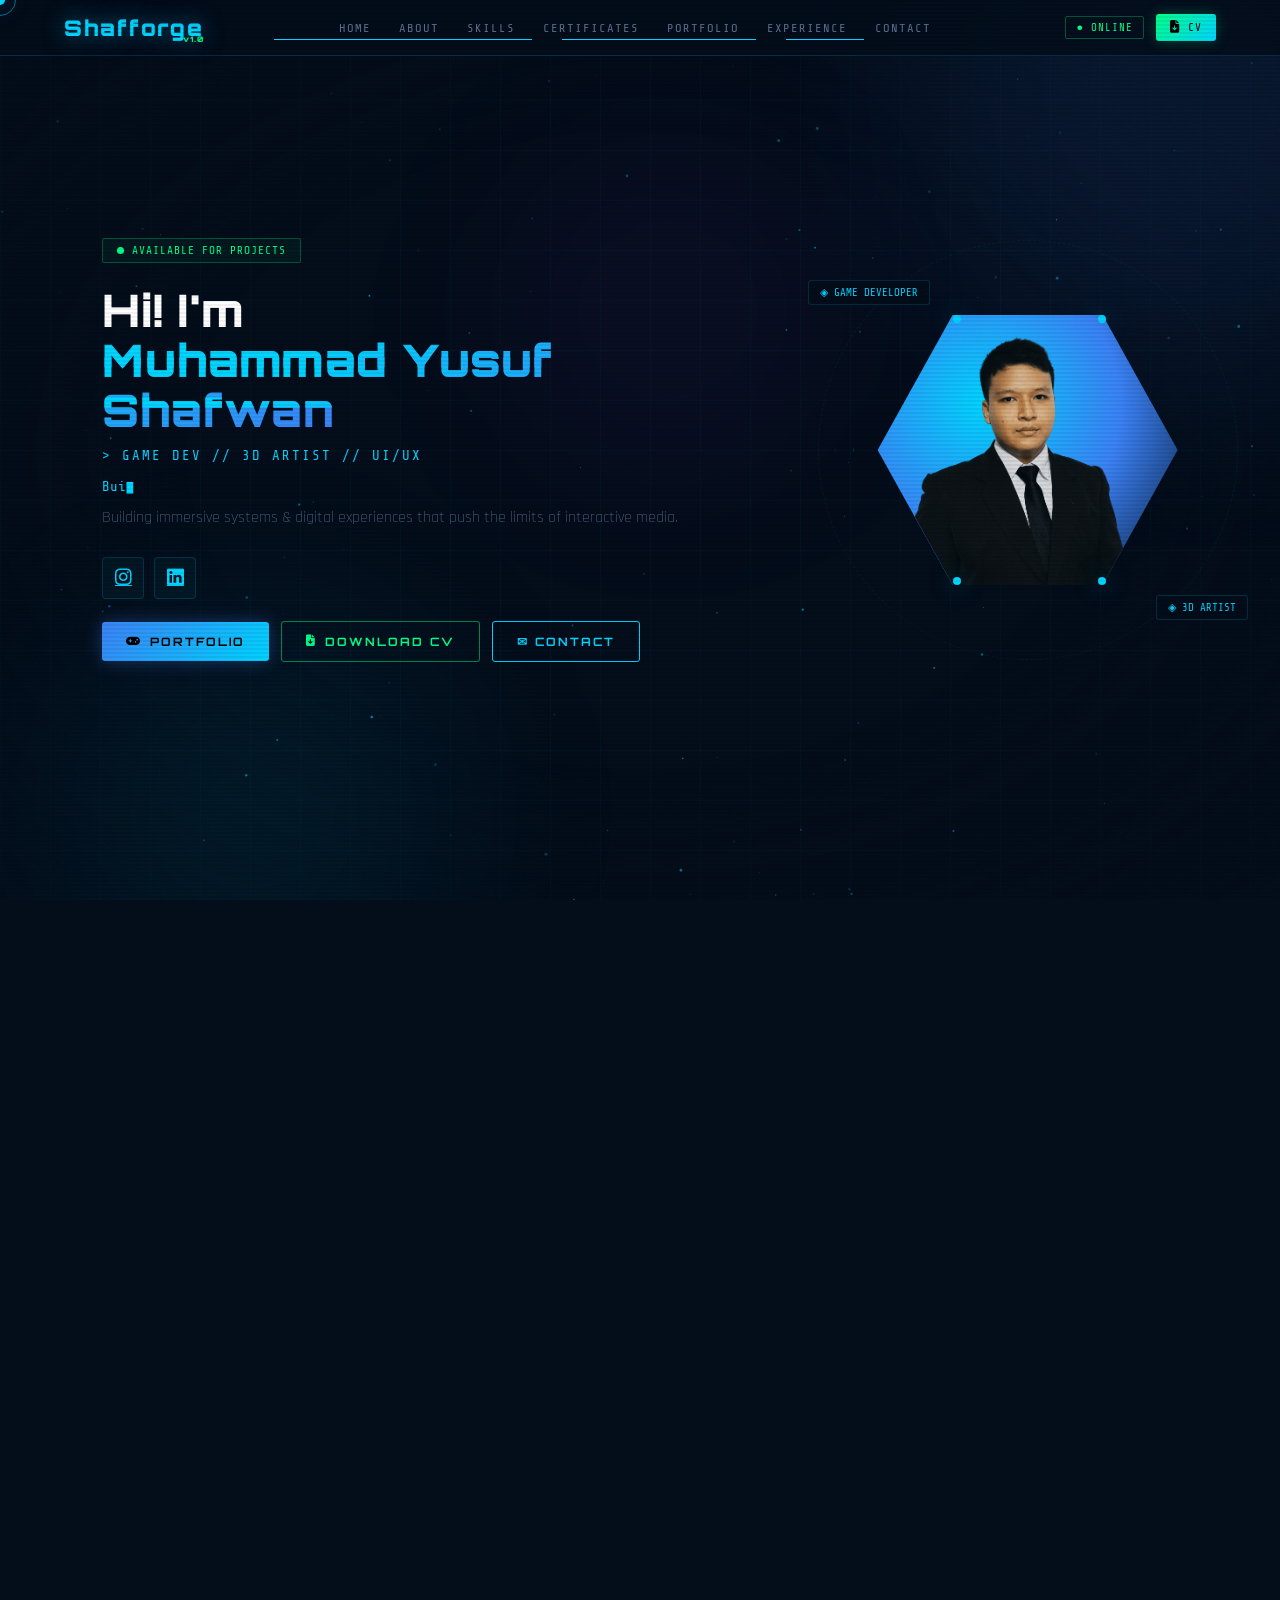
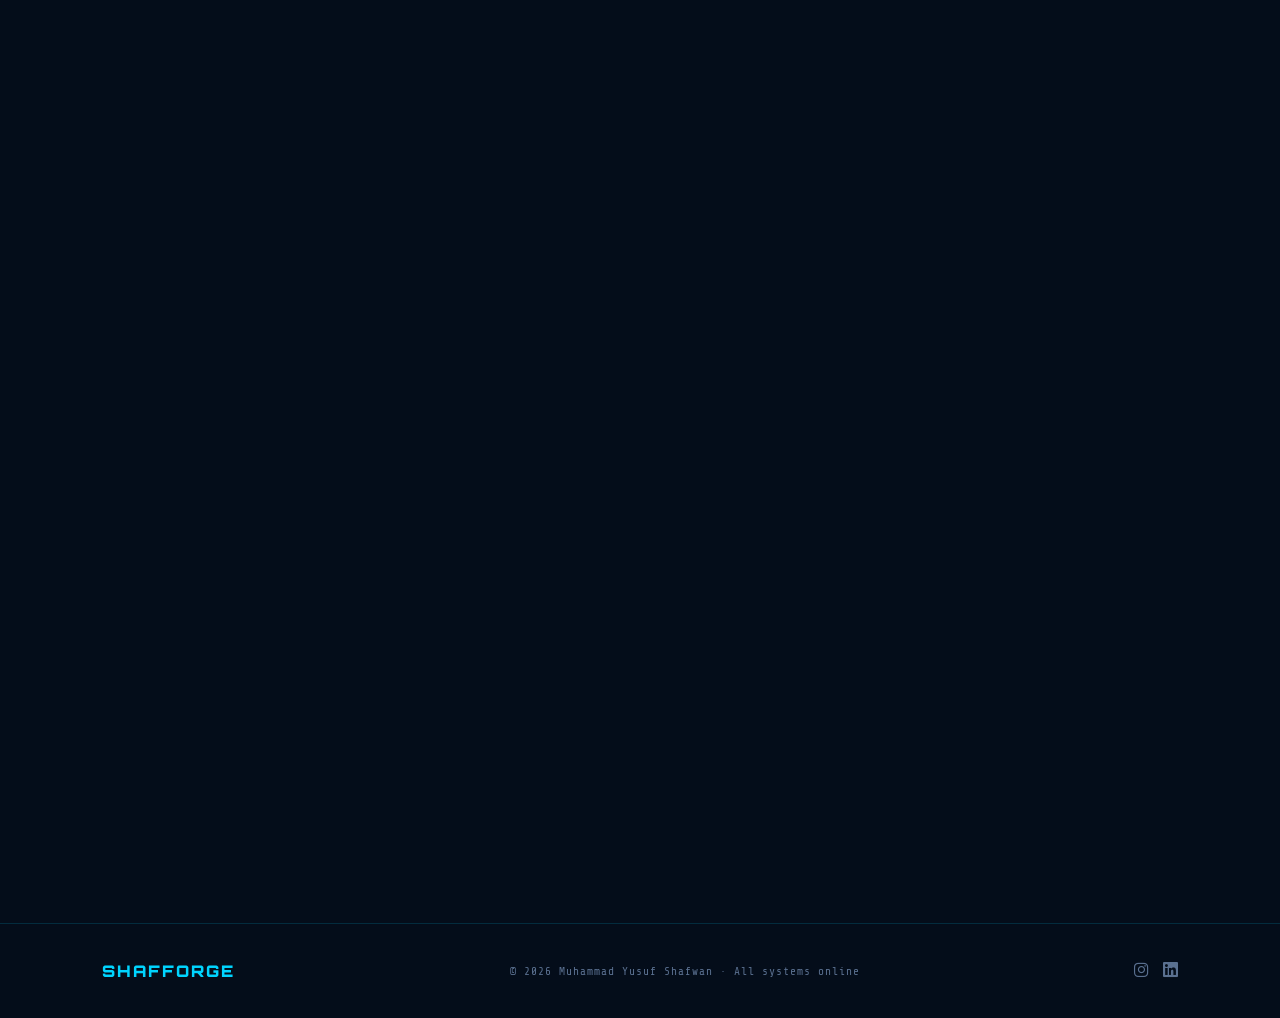
==== commit 327d2c26: "Ubah responsive supaya rata kiri kanan" ====
--- a/index.html
+++ b/index.html
@@ -36,9 +36,26 @@
   --glow-b:0 0 22px rgba(59,130,246,.5);
   --glow-g:0 0 22px rgba(0,255,136,.5);
 }
+
+/* ═══════════════════════════
+   GLOBAL RESET — FIX OVERFLOW
+═══════════════════════════ */
 *{margin:0;padding:0;box-sizing:border-box}
-html{scroll-behavior:smooth}
-body{font-family:'Rajdhani',sans-serif;background:var(--bg);color:var(--text);overflow-x:hidden;cursor:none}
+html{
+  scroll-behavior:smooth;
+  overflow-x:hidden; /* FIX: cegah scroll horizontal di level html */
+  width:100%;
+}
+body{
+  font-family:'Rajdhani',sans-serif;
+  background:var(--bg);
+  color:var(--text);
+  overflow-x:hidden; /* FIX: cegah scroll horizontal di level body */
+  cursor:none;
+  width:100%;
+  max-width:100%;
+  position:relative;
+}
 
 /* CURSOR */
 #cursor{position:fixed;width:10px;height:10px;background:var(--cyan);border-radius:50%;pointer-events:none;z-index:99999;transform:translate(-50%,-50%);transition:width .2s,height .2s,background .2s,border-radius .2s;box-shadow:var(--glow-c)}
@@ -68,7 +85,23 @@
 @keyframes blink{0%,100%{opacity:1}50%{opacity:.1}}
 
 /* NAVBAR */
-.navbar{position:fixed;width:100%;top:0;display:flex;justify-content:space-between;align-items:center;padding:14px 5%;background:rgba(4,13,26,.85);backdrop-filter:blur(20px);-webkit-backdrop-filter:blur(20px);border-bottom:1px solid var(--border);z-index:1000;transition:padding .3s,background .3s}
+.navbar{
+  position:fixed;
+  width:100%;
+  top:0;
+  display:flex;
+  justify-content:space-between;
+  align-items:center;
+  padding:14px 5%;
+  background:rgba(4,13,26,.85);
+  backdrop-filter:blur(20px);
+  -webkit-backdrop-filter:blur(20px);
+  border-bottom:1px solid var(--border);
+  z-index:1000;
+  transition:padding .3s,background .3s;
+  left:0; /* FIX: pastikan navbar mulai dari kiri */
+  right:0; /* FIX: dan sampai kanan */
+}
 .navbar.compact{padding:9px 5%;background:rgba(4,13,26,.96)}
 .logo{font-family:'Orbitron',monospace;font-weight:900;font-size:1.35rem;color:var(--cyan);letter-spacing:2px;text-shadow:var(--glow-c);position:relative}
 .logo::after{content:'v1.0';font-size:.48rem;color:var(--green);position:absolute;bottom:-3px;right:0;letter-spacing:1px}
@@ -86,7 +119,16 @@
 .menu-toggle{display:none;font-size:1.3rem;cursor:pointer;color:var(--cyan)}
 
 /* HERO */
-.hero{height:100vh;display:flex;align-items:center;justify-content:space-between;padding:0 8%;position:relative;overflow:hidden}
+.hero{
+  height:100vh;
+  display:flex;
+  align-items:center;
+  justify-content:space-between;
+  padding:0 8%;
+  position:relative;
+  overflow:hidden;
+  width:100%; /* FIX */
+}
 .orb{position:absolute;border-radius:50%;filter:blur(100px);pointer-events:none}
 .orb1{width:550px;height:550px;background:rgba(59,130,246,.1);top:-180px;right:-180px;animation:orb1 12s ease-in-out infinite}
 .orb2{width:380px;height:380px;background:rgba(0,212,255,.07);bottom:-100px;left:5%;animation:orb2 9s ease-in-out infinite}
@@ -146,8 +188,8 @@
 @keyframes flt{0%,100%{transform:translateY(0)}50%{transform:translateY(-8px)}}
 
 /* SECTIONS BASE */
-section{position:relative;z-index:1}
-.section{padding:100px 8%}
+section{position:relative;z-index:1;width:100%} /* FIX: tambah width:100% */
+.section{padding:100px 8%;width:100%} /* FIX: tambah width:100% */
 .section-header{text-align:center;margin-bottom:56px}
 .section-label{font-family:'Share Tech Mono',monospace;font-size:.7rem;color:var(--cyan);letter-spacing:3px;display:block;margin-bottom:8px;opacity:.8}
 .section-title{font-family:'Orbitron',monospace;font-size:clamp(1.6rem,3vw,2rem);font-weight:900;color:#fff;letter-spacing:2px}
@@ -184,14 +226,15 @@
 .bar-fill.c3{background:linear-gradient(90deg,var(--green),var(--cyan))}
 
 /* ═══════════════════════════════════
-   CERTIFICATE SLIDER  ★ NEW ★
+   CERTIFICATE SLIDER
 ═══════════════════════════════════ */
 .cert-section{
-  position:relative;z-index:1;
+  position:relative;
+  z-index:1;
   padding:100px 8%;
-}
-
-/* Ambient glow behind slider */
+  width:100%; /* FIX */
+}
+
 .cert-section::before{
   content:'';
   position:absolute;
@@ -202,15 +245,14 @@
   pointer-events:none;
 }
 
-/* Main slider container */
 .cert-slider-wrap{
   position:relative;
   display:flex;
   align-items:center;
   gap:20px;
-}
-
-/* Arrow buttons */
+  width:100%; /* FIX */
+}
+
 .cert-arrow{
   flex-shrink:0;
   width:48px;height:48px;
@@ -234,7 +276,6 @@
 }
 .cert-arrow:active{transform:scale(.95)}
 
-/* Viewport — clips the slides */
 .cert-viewport{
   flex:1;
   overflow:hidden;
@@ -242,8 +283,9 @@
   border-radius:10px;
   position:relative;
   background:rgba(4,13,26,.6);
-}
-/* Animated corner accents on viewport */
+  min-width:0; /* FIX: mencegah flex item melebihi container */
+}
+
 .cert-viewport::before{
   content:'';position:absolute;top:0;left:0;
   width:22px;height:22px;
@@ -261,14 +303,14 @@
   z-index:3;pointer-events:none;
 }
 
-/* The track that slides */
 .cert-track{
   display:flex;
   transition:transform .55s cubic-bezier(.77,0,.175,1);
   will-change:transform;
-}
-
-/* Individual slide */
+  /* FIX: pastikan track tidak create scroll context sendiri */
+  touch-action:pan-y; /* izinkan scroll vertikal secara default */
+}
+
 .cert-slide{
   flex:0 0 100%;
   position:relative;
@@ -285,7 +327,6 @@
 }
 .cert-slide:hover img{transform:scale(1.03)}
 
-/* Slide overlay on hover */
 .cert-slide-overlay{
   position:absolute;inset:0;
   background:linear-gradient(
@@ -310,7 +351,6 @@
 }
 .cert-slide:hover .cert-zoom-icon{transform:scale(1)}
 
-/* Slide number badge */
 .cert-slide-num{
   position:absolute;top:12px;left:12px;z-index:4;
   font-family:'Share Tech Mono',monospace;font-size:.62rem;
@@ -318,7 +358,6 @@
   background:rgba(4,13,26,.85);padding:3px 9px;border-radius:2px;letter-spacing:1px;
 }
 
-/* Caption at bottom of slide */
 .cert-caption{
   position:absolute;bottom:0;left:0;right:0;z-index:4;
   padding:10px 16px;
@@ -329,13 +368,11 @@
 }
 .cert-slide:hover .cert-caption{opacity:1;transform:translateY(0)}
 
-/* Dots + counter row */
 .cert-footer{
   display:flex;align-items:center;justify-content:space-between;
   margin-top:20px;flex-wrap:wrap;gap:12px;
 }
 
-/* Dot pagination */
 .cert-dots{
   display:flex;gap:8px;align-items:center;flex-wrap:wrap;
 }
@@ -352,7 +389,6 @@
 }
 .cert-dot:hover:not(.active){background:rgba(0,212,255,.45)}
 
-/* Counter */
 .cert-counter{
   font-family:'Share Tech Mono',monospace;font-size:.72rem;
   color:var(--dim);letter-spacing:2px;
@@ -360,7 +396,6 @@
 }
 .cert-counter-cur{color:var(--cyan);font-weight:700}
 
-/* Auto-play progress bar */
 .cert-progress{
   height:2px;
   background:rgba(0,212,255,.15);
@@ -376,7 +411,6 @@
   box-shadow:0 0 6px var(--cyan);
 }
 
-/* Thumbnail strip */
 .cert-thumbs{
   display:flex;gap:10px;margin-top:18px;
   overflow-x:auto;padding-bottom:4px;
@@ -540,7 +574,7 @@
 .compass-dot{width:4px;height:4px;background:var(--cyan);border-radius:50%;position:absolute;top:50%;left:50%;transform:translate(-50%,-50%);box-shadow:var(--glow-c)}
 
 /* CV SECTION */
-.cv-section{position:relative;z-index:1;padding:0 8% 100px;display:flex;justify-content:center}
+.cv-section{position:relative;z-index:1;padding:0 8% 100px;display:flex;justify-content:center;width:100%}
 .cv-card{width:100%;max-width:820px;background:var(--surface);border:1px solid var(--border);border-radius:12px;padding:48px 52px;display:flex;align-items:center;gap:52px;position:relative;overflow:hidden;transition:.4s}
 .cv-card::before{content:'';position:absolute;top:0;left:-100%;width:300%;height:2px;background:linear-gradient(90deg,transparent,var(--green),var(--cyan),var(--green),transparent);animation:cvsweep 3s linear infinite}
 @keyframes cvsweep{from{left:-100%}to{left:100%}}
@@ -606,7 +640,7 @@
 #form-status{font-family:'Share Tech Mono',monospace;font-size:.76rem;text-align:center;margin-top:10px;color:var(--green)}
 
 /* FOOTER */
-.footer{padding:36px 8%;border-top:1px solid var(--border);display:flex;justify-content:space-between;align-items:center;flex-wrap:wrap;gap:14px;position:relative;z-index:1}
+.footer{padding:36px 8%;border-top:1px solid var(--border);display:flex;justify-content:space-between;align-items:center;flex-wrap:wrap;gap:14px;position:relative;z-index:1;width:100%}
 .footer-logo{font-family:'Orbitron',monospace;font-weight:900;color:var(--cyan);letter-spacing:2px}
 .footer-copy{font-family:'Share Tech Mono',monospace;font-size:.7rem;color:var(--dim);letter-spacing:1px}
 .footer-links{display:flex;gap:14px}
@@ -625,31 +659,109 @@
 .reveal-r{opacity:0;transform:translateX(34px);transition:opacity .7s ease,transform .7s ease}
 .reveal-l.visible,.reveal-r.visible{opacity:1;transform:translate(0)}
 
-/* RESPONSIVE */
+/* ═══════════════════════════════════
+   RESPONSIVE FIXES
+═══════════════════════════════════ */
 @media(max-width:1000px){
   .about-wrap,.contact-wrap{grid-template-columns:1fr}
   .cv-card{flex-direction:column;text-align:center;padding:38px 28px;gap:28px}
   .cv-meta{justify-content:center}
 }
+
 @media(max-width:768px){
-  .hero{flex-direction:column;justify-content:center;text-align:center;padding-top:80px;gap:26px}
-  .hero-content{max-width:100%}
+  /* FIX: pastikan hero tidak overflow */
+  .hero{
+    flex-direction:column;
+    justify-content:center;
+    text-align:center;
+    padding-top:80px;
+    gap:26px;
+    padding-left:5%;
+    padding-right:5%;
+    min-height:100vh;
+    height:auto;
+  }
+  .hero-content{
+    max-width:100%;
+    width:100%;
+  }
   .hero-btns,.hero-socials{justify-content:center}
   .hero-visual{display:none}
-  .nav-links{position:absolute;top:58px;right:0;background:rgba(4,13,26,.98);border:1px solid var(--border);border-radius:6px;flex-direction:column;width:220px;display:none;align-items:center;padding:14px 0;opacity:0;transform:translateY(-8px);transition:.3s}
+
+  /* FIX: navbar mobile */
+  .nav-links{
+    position:absolute;
+    top:58px;
+    right:0;
+    background:rgba(4,13,26,.98);
+    border:1px solid var(--border);
+    border-radius:6px;
+    flex-direction:column;
+    width:220px;
+    display:none;
+    align-items:center;
+    padding:14px 0;
+    opacity:0;
+    transform:translateY(-8px);
+    transition:.3s;
+    /* FIX: jangan biarkan melampaui lebar layar */
+    max-width:calc(100vw - 10px);
+  }
   .nav-links.active{display:flex;opacity:1;transform:translateY(0)}
   .nav-badge,.nav-cv{display:none}
   .menu-toggle{display:block}
+
+  /* FIX: padding section untuk mobile */
   .section{padding:70px 5%}
   .cert-section{padding:70px 5%}
   .cv-section{padding:0 5% 70px}
+
   .about-stats{grid-template-columns:1fr 1fr}
+
+  /* FIX: cert arrow lebih kecil di mobile */
   .cert-arrow{width:38px;height:38px;font-size:.9rem}
   .cert-thumb{width:60px;height:40px}
+
   .modal-inner{padding:10px 12px 8px}
   .modal-title{font-size:.8rem}
   .hud-hints{gap:10px}
   .view-controls{bottom:10px;right:10px}
+
+  /* FIX: orb tidak keluar batas di mobile */
+  .orb1{width:280px;height:280px;right:-80px;top:-80px}
+  .orb2{width:200px;height:200px}
+  .orb3{display:none}
+
+  /* FIX: hero title tidak overflow */
+  .hero h1{
+    font-size:clamp(1.5rem,6vw,2.2rem);
+    word-break:break-word;
+  }
+
+  /* FIX: btn tidak overflow */
+  .btn{
+    font-size:.65rem;
+    padding:10px 16px;
+    letter-spacing:1px;
+  }
+  .hero-btns{
+    gap:8px;
+  }
+}
+
+@media(max-width:480px){
+  .section{padding:60px 4%}
+  .cert-section{padding:60px 4%}
+  .cv-section{padding:0 4% 60px}
+  .hero{padding-left:4%;padding-right:4%}
+
+  /* FIX: cert slider pada layar sangat kecil */
+  .cert-arrow{width:32px;height:32px;font-size:.8rem}
+  .cert-slider-wrap{gap:10px}
+
+  /* FIX: stat cards tidak overflow */
+  .about-stats{grid-template-columns:1fr 1fr}
+  .stat-num{font-size:1.5rem}
 }
 </style>
 </head>
@@ -843,15 +955,7 @@
   </div>
 </section>
 
-<!-- ══════════════════════════════════════════════
-     CERTIFICATES SECTION  ★ NEW ★
-     Cara pakai:
-       1. Taruh file foto sertifikat kamu (jpg/png)
-          di folder yang sama dengan index.html
-       2. Edit array CERTIFICATES di bawah:
-          { src:"namafile.jpg", caption:"Nama Sertifikat" }
-       3. Bisa tambah atau kurangi sesuka hati
-══════════════════════════════════════════════ -->
+<!-- CERTIFICATES SECTION -->
 <section id="certificates" class="cert-section reveal">
   <div class="section-header">
     <span class="section-label">// 003 — ACHIEVEMENTS</span>
@@ -859,20 +963,16 @@
     <div class="section-line"></div>
   </div>
 
-  <!-- Slider wrapper -->
   <div class="cert-slider-wrap">
     <div class="cert-arrow" id="cert-prev"><i class="fas fa-chevron-left"></i></div>
-
     <div class="cert-viewport">
       <div class="cert-track" id="cert-track">
         <!-- Slides injected by JS -->
       </div>
     </div>
-
     <div class="cert-arrow" id="cert-next"><i class="fas fa-chevron-right"></i></div>
   </div>
 
-  <!-- Footer: dots + counter + progress -->
   <div class="cert-footer">
     <div class="cert-dots" id="cert-dots"></div>
     <div class="cert-counter">
@@ -883,8 +983,6 @@
     </div>
   </div>
   <div class="cert-progress"><div class="cert-progress-fill" id="cert-prog"></div></div>
-
-  <!-- Thumbnail strip -->
   <div class="cert-thumbs" id="cert-thumbs"></div>
 </section>
 
@@ -1041,28 +1139,29 @@
 
 <script>
 /* ════════════════════════════════════════════════════
-   ★ DAFTAR SERTIFIKAT — EDIT DI SINI ★
-   Tambah/hapus objek sesuai sertifikat kamu.
-   - src    : nama file gambar (jpg/png) — taruh di
-              folder yang sama dengan index.html
-   - caption: nama/keterangan sertifikat
+   DAFTAR SERTIFIKAT — EDIT DI SINI
 ════════════════════════════════════════════════════ */
 const CERTIFICATES = [
   { src: "UnityEssentials.png",  caption: "Sertifikat 01 — Unity Essentials / Dasar Pembuatan Game" },
-  { src: "K3Sertif.png",  caption: "Sertifikat 02 — K3 Sertifikat / Keselamatan dan Kesehatan Kerja" },
-  { src: "Agate.png",  caption: "Sertifikat 03 — Agate Sertifikat / Level Up Series" },
-  { src: "Codelamp1.png",  caption: "Sertifikat 04 — Sertifikat CodeLamp / Game Networking" },
-  { src: "Codelamp2.png",  caption: "Sertifikat 05 — Sertifikat CodeLamp / Roblox Creator Roadmap" },
-  { src: "Codelamp3.png",  caption: "Sertifikat 06 — Sertifikat CodeLamp / Introducing to Game Development" },
-  { src: "Codelamp4.png",  caption: "Sertifikat 07 — Sertifikat CodeLamp / Building Anti-Cheat System Game" },
-  { src: "Dicoding1.png",  caption: "Sertifikat 08 — Sertifikat Dicoding / Dasar Pemrograman Web" },
-  { src: "Dicoding2.png",  caption: "Sertifikat 09 — Sertifikat Dicoding / Dasar Pemrogaraman JavaScript" },
-  { src: "MySkill1.png", caption: "Sertifikat 10 — Sertifikat MySkill / Front-End Introduction" },
-  { src: "MySkill2.png", caption: "Sertifikat 11 — Sertifikat MySkill / Internet Introduction" },
-  { src: "Gingersun.png", caption: "Sertifikat 12 — Sertifikat MySkill / Internet Introduction" },
+  { src: "K3Sertif.png",        caption: "Sertifikat 02 — K3 Sertifikat / Keselamatan dan Kesehatan Kerja" },
+  { src: "Agate.png",           caption: "Sertifikat 03 — Agate Sertifikat / Level Up Series" },
+  { src: "Codelamp1.png",       caption: "Sertifikat 04 — Sertifikat CodeLamp / Game Networking" },
+  { src: "Codelamp2.png",       caption: "Sertifikat 05 — Sertifikat CodeLamp / Roblox Creator Roadmap" },
+  { src: "Codelamp3.png",       caption: "Sertifikat 06 — Sertifikat CodeLamp / Introducing to Game Development" },
+  { src: "Codelamp4.png",       caption: "Sertifikat 07 — Sertifikat CodeLamp / Building Anti-Cheat System Game" },
+  { src: "Dicoding1.png",       caption: "Sertifikat 08 — Sertifikat Dicoding / Dasar Pemrograman Web" },
+  { src: "Dicoding2.png",       caption: "Sertifikat 09 — Sertifikat Dicoding / Dasar Pemrogaraman JavaScript" },
+  { src: "MySkill1.png",        caption: "Sertifikat 10 — Sertifikat MySkill / Front-End Introduction" },
+  { src: "MySkill2.png",        caption: "Sertifikat 11 — Sertifikat MySkill / Internet Introduction" },
+  { src: "Gingersun.png",       caption: "Sertifikat 12 — Sertifikat Gingersun" },
 ];
 
-/* ── Build slider ── */
+/* ══════════════════════════════════════════════════
+   BUILD CERT SLIDER
+   FIX BUG TOUCH: cek arah geser (horizontal vs vertikal)
+   sebelum pindah slide, sehingga scroll vertikal
+   tidak ter-intercept oleh slider
+══════════════════════════════════════════════════ */
 (function buildCertSlider(){
   const track    = document.getElementById('cert-track');
   const dotsWrap = document.getElementById('cert-dots');
@@ -1075,11 +1174,10 @@
   totEl.textContent = total;
   let current = 0;
   let autoTimer = null;
-  const AUTO_DELAY = 5000; // ms between auto-slides
+  const AUTO_DELAY = 5000;
 
   /* Build slides, dots, thumbs */
   CERTIFICATES.forEach((c, i) => {
-    /* Slide */
     const slide = document.createElement('div');
     slide.className = 'cert-slide';
     slide.innerHTML = `
@@ -1091,13 +1189,11 @@
     slide.addEventListener('click', () => openLightbox(i));
     track.appendChild(slide);
 
-    /* Dot */
     const dot = document.createElement('div');
     dot.className = 'cert-dot' + (i===0?' active':'');
     dot.addEventListener('click', () => goTo(i));
     dotsWrap.appendChild(dot);
 
-    /* Thumb */
     const thumb = document.createElement('div');
     thumb.className = 'cert-thumb' + (i===0?' active':'');
     thumb.innerHTML = `<img src="${c.src}" alt="${c.caption}" loading="lazy">`;
@@ -1110,18 +1206,15 @@
     track.style.transform = `translateX(-${current * 100}%)`;
     curEl.textContent = current + 1;
 
-    /* Dots */
     document.querySelectorAll('.cert-dot').forEach((d,i) => d.classList.toggle('active', i===current));
-    /* Thumbs */
     document.querySelectorAll('.cert-thumb').forEach((t,i) => t.classList.toggle('active', i===current));
-    /* Scroll thumb into view */
+
     const activeThumb = thumbs.children[current];
     if(activeThumb) activeThumb.scrollIntoView({behavior:'smooth',block:'nearest',inline:'center'});
 
     if(resetAuto) restartAuto();
   }
 
-  /* Auto-play with progress bar */
   function startAuto(){
     progFill.style.transition = 'none';
     progFill.style.width = '0%';
@@ -1146,30 +1239,98 @@
   document.getElementById('cert-prev').addEventListener('click', () => goTo(current - 1));
   document.getElementById('cert-next').addEventListener('click', () => goTo(current + 1));
 
-  /* Keyboard nav */
+  /* ══════════════════════════════════════════════
+     FIX BUG KEYBOARD: hanya handle ArrowLeft/Right
+     saat lightbox tidak terbuka, dan HANYA saat
+     user benar-benar fokus/hover di area slider
+     Ini mencegah keyboard scroll normal ter-intercept
+  ══════════════════════════════════════════════ */
+  const certSection = document.getElementById('certificates');
+  let sliderFocused = false;
+
+  certSection.addEventListener('mouseenter', () => { sliderFocused = true; });
+  certSection.addEventListener('mouseleave', () => { sliderFocused = false; });
+
   document.addEventListener('keydown', e => {
     if(document.getElementById('cert-lightbox').classList.contains('open')) return;
-    if(e.key === 'ArrowLeft') goTo(current - 1);
-    if(e.key === 'ArrowRight') goTo(current + 1);
+    if(!sliderFocused) return; // FIX: hanya handle keyboard kalau user hover di slider
+    if(e.key === 'ArrowLeft') { e.preventDefault(); goTo(current - 1); }
+    if(e.key === 'ArrowRight') { e.preventDefault(); goTo(current + 1); }
   });
 
-  /* Touch/swipe */
-  let touchX = null;
-  track.addEventListener('touchstart', e => { touchX = e.touches[0].clientX }, {passive:true});
-  track.addEventListener('touchend', e => {
-    if(touchX === null) return;
-    const dx = e.changedTouches[0].clientX - touchX;
-    if(Math.abs(dx) > 40){ dx < 0 ? goTo(current+1) : goTo(current-1) }
-    touchX = null;
-  });
-
-  /* Start */
-  startAuto();
+  /* ══════════════════════════════════════════════
+     FIX BUG TOUCH: bedakan swipe horizontal vs
+     scroll vertikal berdasarkan rasio dx/dy.
+     Hanya pindah slide kalau gerak dominan HORIZONTAL
+     (|dx| > |dy|), sehingga scroll vertikal normal
+     tidak ter-intercept oleh slider.
+  ══════════════════════════════════════════════ */
+  let touchStartX = null;
+  let touchStartY = null;
+  let isSwiping = false; // apakah sedang swipe horizontal
+
+  track.addEventListener('touchstart', function(e) {
+    touchStartX = e.touches[0].clientX;
+    touchStartY = e.touches[0].clientY;
+    isSwiping = false;
+  }, { passive: true });
+
+  track.addEventListener('touchmove', function(e) {
+    if(touchStartX === null || touchStartY === null) return;
+    const dx = e.touches[0].clientX - touchStartX;
+    const dy = e.touches[0].clientY - touchStartY;
+
+    // Tentukan arah dominan pada gerakan pertama
+    if(!isSwiping && (Math.abs(dx) > 8 || Math.abs(dy) > 8)) {
+      if(Math.abs(dx) > Math.abs(dy)) {
+        // Gerakan horizontal — ambil alih scroll
+        isSwiping = true;
+        e.preventDefault(); // cegah scroll halaman
+      } else {
+        // Gerakan vertikal — biarkan scroll halaman normal
+        touchStartX = null;
+        touchStartY = null;
+        return;
+      }
+    }
+
+    if(isSwiping) {
+      e.preventDefault(); // terus cegah scroll selama swipe horizontal
+    }
+  }, { passive: false }); // FIX: passive:false agar preventDefault bisa dipanggil
+
+  track.addEventListener('touchend', function(e) {
+    if(!isSwiping || touchStartX === null) {
+      // Reset
+      touchStartX = null;
+      touchStartY = null;
+      isSwiping = false;
+      return;
+    }
+
+    const dx = e.changedTouches[0].clientX - touchStartX;
+
+    // Hanya pindah slide kalau swipe cukup jauh (>40px)
+    if(Math.abs(dx) > 40) {
+      if(dx < 0) {
+        goTo(current + 1);
+      } else {
+        goTo(current - 1);
+      }
+    }
+
+    // Reset semua state
+    touchStartX = null;
+    touchStartY = null;
+    isSwiping = false;
+  }, { passive: true });
 
   /* Pause on hover */
   const viewport = document.querySelector('.cert-viewport');
   viewport.addEventListener('mouseenter', ()=>{ clearTimeout(autoTimer); progFill.style.transition='none'; });
   viewport.addEventListener('mouseleave', ()=>restartAuto());
+
+  startAuto();
 })();
 
 /* ── LIGHTBOX ── */
@@ -1279,7 +1440,16 @@
 function initCounters(){const obs=new IntersectionObserver(e=>{e.forEach(x=>{if(x.isIntersecting){const el=x.target,t=+el.dataset.target;let c=0;const inc=Math.ceil(t/45);const iv=setInterval(()=>{c=Math.min(c+inc,t);el.textContent=c+(t===100?'%':'');if(c>=t)clearInterval(iv)},38);obs.unobserve(el)}})},{threshold:.5});document.querySelectorAll('.stat-num[data-target]').forEach(c=>obs.observe(c))}
 
 /* ── NAVBAR ── */
-function initNavbar(){document.querySelector('.menu-toggle').onclick=()=>document.querySelector('.nav-links').classList.toggle('active');document.querySelectorAll('.nav-links a').forEach(a=>a.addEventListener('click',()=>document.querySelector('.nav-links').classList.remove('active')));document.querySelectorAll('a[href^="#"]').forEach(a=>{a.addEventListener('click',function(e){const t=document.querySelector(this.getAttribute('href'));if(t){e.preventDefault();t.scrollIntoView({behavior:'smooth',block:'start'})}})})}
+function initNavbar(){
+  document.querySelector('.menu-toggle').onclick=()=>document.querySelector('.nav-links').classList.toggle('active');
+  document.querySelectorAll('.nav-links a').forEach(a=>a.addEventListener('click',()=>document.querySelector('.nav-links').classList.remove('active')));
+  document.querySelectorAll('a[href^="#"]').forEach(a=>{
+    a.addEventListener('click',function(e){
+      const t=document.querySelector(this.getAttribute('href'));
+      if(t){e.preventDefault();t.scrollIntoView({behavior:'smooth',block:'start'})}
+    })
+  });
+}
 
 /* ── PORTFOLIO FILTER ── */
 function filterProjects(e,cat){document.querySelectorAll('.project-card').forEach(el=>{el.style.display=(cat==='all'||el.dataset.cat===cat)?'block':'none'});document.querySelectorAll('.filter-btn').forEach(b=>b.classList.remove('active'));e.target.classList.add('active')}
@@ -1287,18 +1457,52 @@
 /* ── CONTACT FORM ── */
 function initForm(){
   const form=document.getElementById('contactForm'),st=document.getElementById('form-status');
-  form.addEventListener('submit',async e=>{e.preventDefault();const btn=form.querySelector('.form-submit');btn.textContent='▶ TRANSMITTING...';btn.disabled=true;const res=await fetch('https://formspree.io/f/xykbgqwn',{method:'POST',body:new FormData(form),headers:{'Accept':'application/json'}});if(res.ok){st.textContent='✔ MESSAGE SENT SUCCESSFULLY';st.style.color='var(--green)';form.reset()}else{st.textContent='✘ TRANSMISSION FAILED. TRY AGAIN.';st.style.color='#ff4466'}btn.textContent='▶ SEND MESSAGE';btn.disabled=false});
+  form.addEventListener('submit',async e=>{
+    e.preventDefault();
+    const btn=form.querySelector('.form-submit');
+    btn.textContent='▶ TRANSMITTING...';
+    btn.disabled=true;
+    const res=await fetch('https://formspree.io/f/xykbgqwn',{method:'POST',body:new FormData(form),headers:{'Accept':'application/json'}});
+    if(res.ok){st.textContent='✔ MESSAGE SENT SUCCESSFULLY';st.style.color='var(--green)';form.reset()}
+    else{st.textContent='✘ TRANSMISSION FAILED. TRY AGAIN.';st.style.color='#ff4466'}
+    btn.textContent='▶ SEND MESSAGE';
+    btn.disabled=false;
+  });
 }
 
 /* ── INIT ALL ── */
-function initAll(){initStarfield();initTypewriter();initScroll();initReveal();initBars();initCounters();initNavbar();initForm();hookHover('a,button,.filter-btn,.tech-item,.stat-card,.project-card,.cv-card,.contact-link,.social-btn,.view-btn,.model-tab,.modal-close,.cert-arrow,.cert-dot,.cert-thumb,.lightbox-nav,.lightbox-close')}
-
-/* ── 3D MODAL CLOSE ── */
+function initAll(){
+  initStarfield();
+  initTypewriter();
+  initScroll();
+  initReveal();
+  initBars();
+  initCounters();
+  initNavbar();
+  initForm();
+  hookHover('a,button,.filter-btn,.tech-item,.stat-card,.project-card,.cv-card,.contact-link,.social-btn,.view-btn,.model-tab,.modal-close,.cert-arrow,.cert-dot,.cert-thumb,.lightbox-nav,.lightbox-close');
+}
+
+/* ── 3D MODAL ── */
 document.getElementById('viewer3d-modal').addEventListener('click',function(e){if(e.target===this||e.target.classList.contains('modal-backdrop'))closeViewer()});
 document.addEventListener('keydown',e=>{if(e.key==='Escape'&&document.getElementById('viewer3d-modal').classList.contains('open'))closeViewer()});
 document.getElementById('modal-close-btn').addEventListener('click',closeViewer);
-function closeViewer(){const m=document.getElementById('viewer3d-modal');m.classList.remove('visible');setTimeout(()=>{m.classList.remove('open');if(window._viewer3d)window._viewer3d.pause()},350);document.body.style.overflow=''}
-function open3DViewer(card){const modelPath=card.dataset.model,title=card.dataset.title||'3D MODEL',modal=document.getElementById('viewer3d-modal');document.getElementById('modal-model-name').textContent='◈ '+modelPath;document.body.style.overflow='hidden';modal.classList.add('open');requestAnimationFrame(()=>modal.classList.add('visible'));if(window._viewer3d)window._viewer3d.loadModel(modelPath,title)}
+
+function closeViewer(){
+  const m=document.getElementById('viewer3d-modal');
+  m.classList.remove('visible');
+  setTimeout(()=>{m.classList.remove('open');if(window._viewer3d)window._viewer3d.pause()},350);
+  document.body.style.overflow='';
+}
+
+function open3DViewer(card){
+  const modelPath=card.dataset.model,title=card.dataset.title||'3D MODEL',modal=document.getElementById('viewer3d-modal');
+  document.getElementById('modal-model-name').textContent='◈ '+modelPath;
+  document.body.style.overflow='hidden';
+  modal.classList.add('open');
+  requestAnimationFrame(()=>modal.classList.add('visible'));
+  if(window._viewer3d)window._viewer3d.loadModel(modelPath,title);
+}
 </script>
 
 <!-- THREE.JS MODULE -->
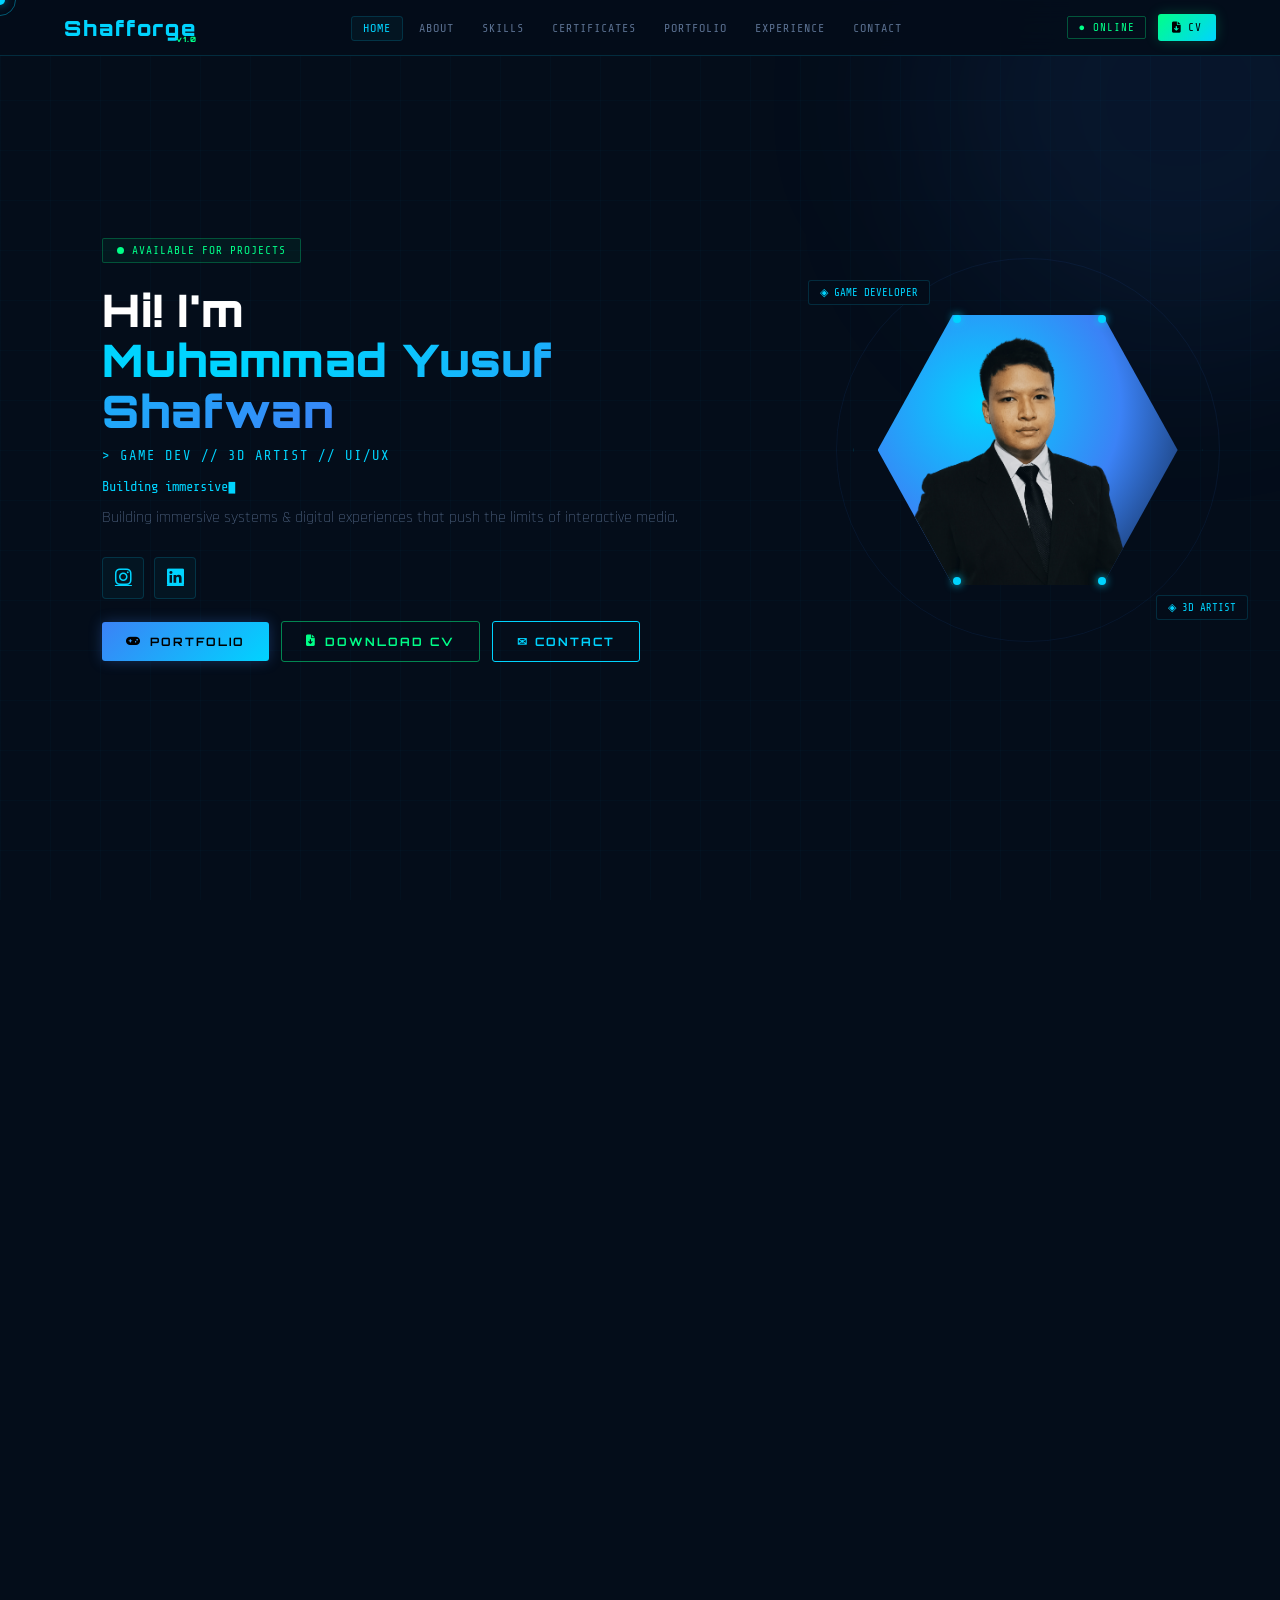
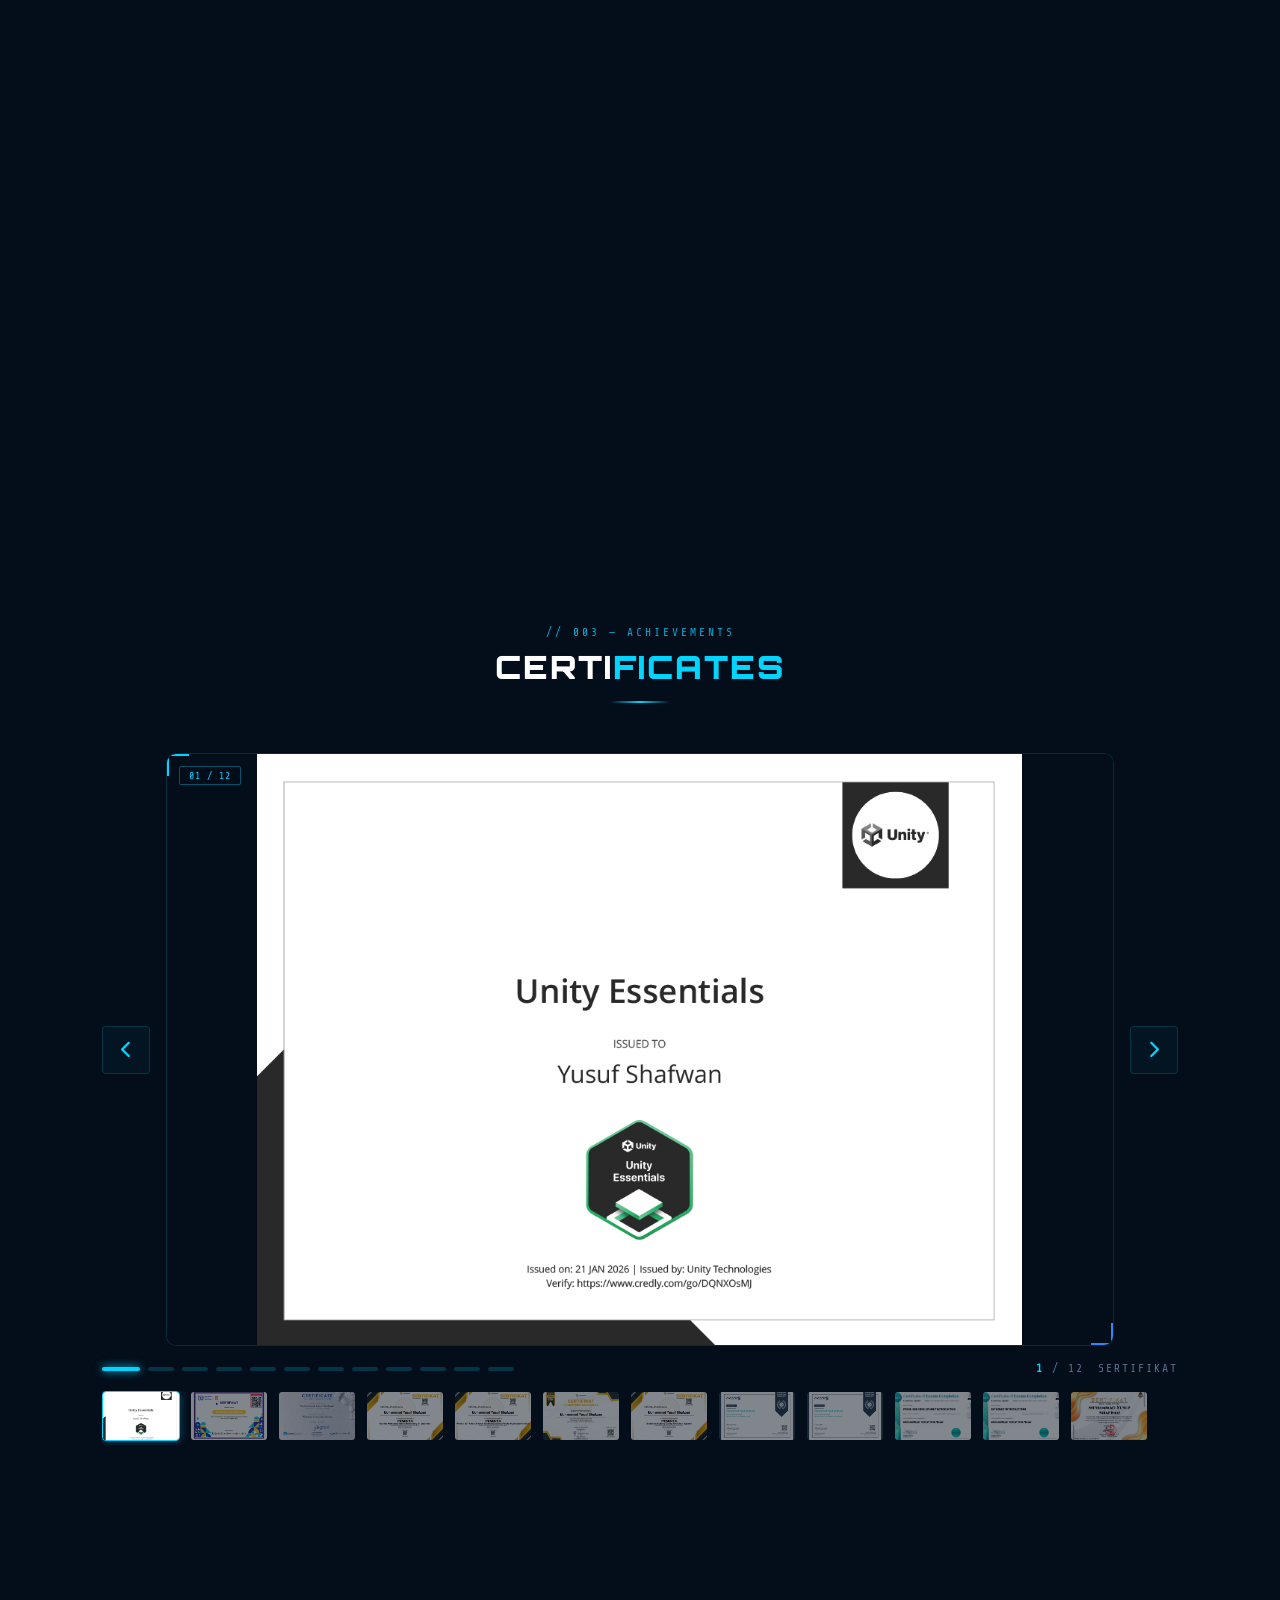
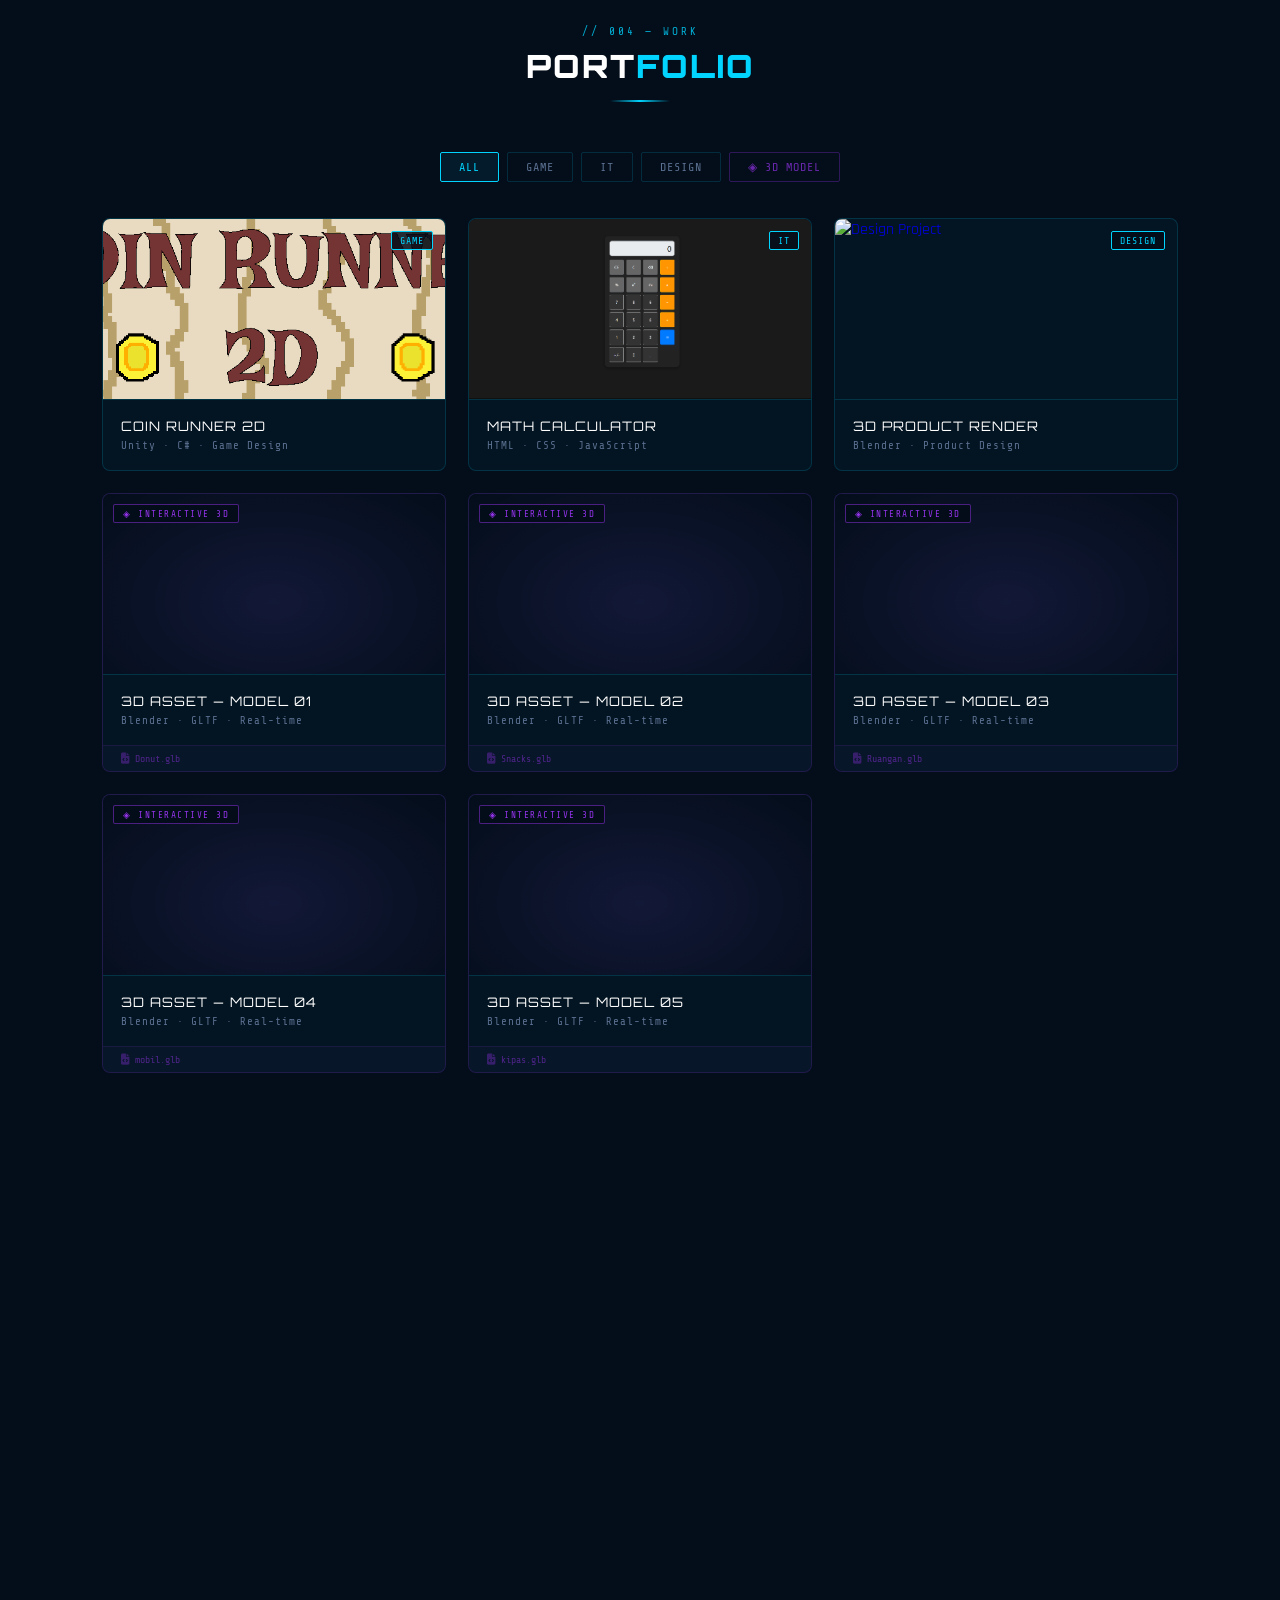
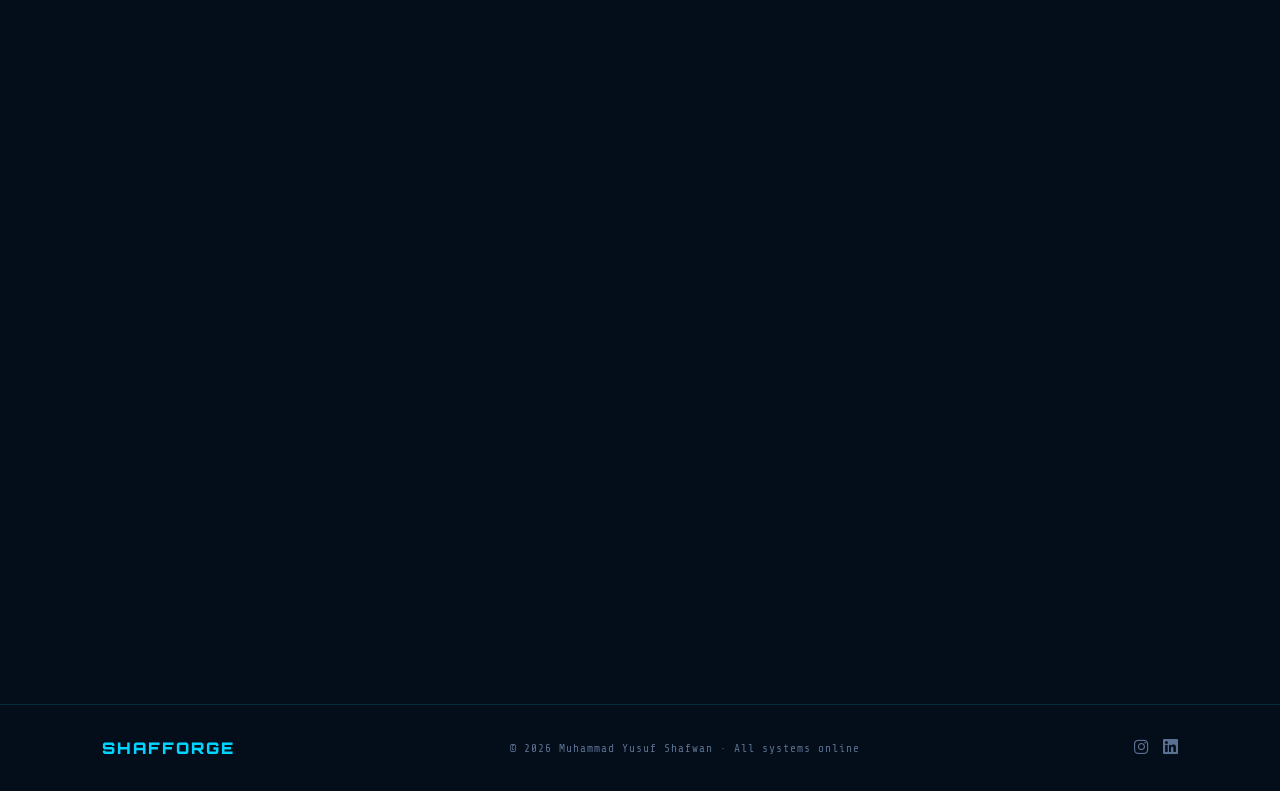
==== commit fa9356e6: "Optimasi web" ====
--- a/index.html
+++ b/index.html
@@ -20,6 +20,11 @@
 </script>
 
 <style>
+/* ── RESPECT REDUCED MOTION ── */
+@media(prefers-reduced-motion:reduce){
+  *{animation-duration:.01ms!important;transition-duration:.01ms!important}
+}
+
 :root{
   --bg:#040d1a;
   --surface:rgba(0,212,255,.04);
@@ -37,20 +42,14 @@
   --glow-g:0 0 22px rgba(0,255,136,.5);
 }
 
-/* ═══════════════════════════
-   GLOBAL RESET — FIX OVERFLOW
-═══════════════════════════ */
+/* ═══════ GLOBAL ═══════ */
 *{margin:0;padding:0;box-sizing:border-box}
-html{
-  scroll-behavior:smooth;
-  overflow-x:hidden; /* FIX: cegah scroll horizontal di level html */
-  width:100%;
-}
+html{scroll-behavior:smooth;overflow-x:hidden;width:100%}
 body{
   font-family:'Rajdhani',sans-serif;
   background:var(--bg);
   color:var(--text);
-  overflow-x:hidden; /* FIX: cegah scroll horizontal di level body */
+  overflow-x:hidden;
   cursor:none;
   width:100%;
   max-width:100%;
@@ -58,110 +57,72 @@
 }
 
 /* CURSOR */
-#cursor{position:fixed;width:10px;height:10px;background:var(--cyan);border-radius:50%;pointer-events:none;z-index:99999;transform:translate(-50%,-50%);transition:width .2s,height .2s,background .2s,border-radius .2s;box-shadow:var(--glow-c)}
-#cursor-ring{position:fixed;width:32px;height:32px;border:1px solid rgba(0,212,255,.5);border-radius:50%;pointer-events:none;z-index:99998;transform:translate(-50%,-50%);transition:width .25s,height .25s}
+#cursor{position:fixed;width:10px;height:10px;background:var(--cyan);border-radius:50%;pointer-events:none;z-index:99999;transform:translate(-50%,-50%);transition:width .15s,height .15s;box-shadow:0 0 10px rgba(0,212,255,.5)}
+#cursor-ring{position:fixed;width:32px;height:32px;border:1px solid rgba(0,212,255,.4);border-radius:50%;pointer-events:none;z-index:99998;transform:translate(-50%,-50%)}
 #cursor.hovered{width:6px;height:6px;background:var(--blue);border-radius:2px}
-#cursor-ring.hovered{width:46px;height:46px;border-color:rgba(59,130,246,.5)}
-
-/* BG */
-#starfield{position:fixed;top:0;left:0;width:100%;height:100%;z-index:0;pointer-events:none}
-.grid-bg{position:fixed;top:0;left:0;width:100%;height:100%;background-image:linear-gradient(rgba(0,212,255,.03) 1px,transparent 1px),linear-gradient(90deg,rgba(0,212,255,.03) 1px,transparent 1px);background-size:50px 50px;z-index:0;pointer-events:none}
-body::after{content:'';position:fixed;top:0;left:0;width:100%;height:100%;background:radial-gradient(ellipse at center,transparent 50%,rgba(4,13,26,.7) 100%);pointer-events:none;z-index:0}
-body::before{content:'';position:fixed;top:0;left:0;width:100%;height:100%;background:repeating-linear-gradient(0deg,transparent,transparent 2px,rgba(0,0,0,.06) 2px,rgba(0,0,0,.06) 4px);pointer-events:none;z-index:9997}
+#cursor-ring.hovered{width:46px;height:46px;border-color:rgba(59,130,246,.4)}
+
+/* BG — hanya grid statis, tidak ada canvas bintang */
+.grid-bg{position:fixed;top:0;left:0;width:100%;height:100%;background-image:linear-gradient(rgba(0,212,255,.025) 1px,transparent 1px),linear-gradient(90deg,rgba(0,212,255,.025) 1px,transparent 1px);background-size:50px 50px;z-index:0;pointer-events:none}
 
 /* SCROLL PROGRESS */
-#scroll-progress{position:fixed;top:0;left:0;height:2px;background:linear-gradient(90deg,var(--blue),var(--cyan),var(--green));z-index:9999;width:0%;box-shadow:0 0 8px var(--cyan);transition:width .08s}
+#scroll-progress{position:fixed;top:0;left:0;height:2px;background:linear-gradient(90deg,var(--blue),var(--cyan),var(--green));z-index:9999;width:0%;transition:width .08s}
 
 /* LOADER */
-#loader{position:fixed;top:0;left:0;width:100%;height:100%;background:var(--bg);z-index:99997;display:flex;flex-direction:column;align-items:center;justify-content:center;transition:opacity .6s ease}
-.loader-hex{width:80px;height:80px;margin-bottom:28px;clip-path:polygon(25% 5%,75% 5%,100% 50%,75% 95%,25% 95%,0 50%);background:linear-gradient(135deg,var(--blue),var(--cyan));display:flex;align-items:center;justify-content:center;animation:hex-spin 2s linear infinite}
+#loader{position:fixed;top:0;left:0;width:100%;height:100%;background:var(--bg);z-index:99997;display:flex;flex-direction:column;align-items:center;justify-content:center;transition:opacity .5s ease}
+.loader-hex{width:72px;height:72px;margin-bottom:24px;clip-path:polygon(25% 5%,75% 5%,100% 50%,75% 95%,25% 95%,0 50%);background:linear-gradient(135deg,var(--blue),var(--cyan));display:flex;align-items:center;justify-content:center}
 .loader-hex span{font-family:'Orbitron',monospace;font-weight:900;font-size:.85rem;color:#000;letter-spacing:1px}
-@keyframes hex-spin{from{filter:drop-shadow(0 0 8px rgba(0,212,255,.6))}to{filter:drop-shadow(0 0 22px rgba(0,212,255,1))}}
-.loader-logo{font-family:'Orbitron',monospace;font-weight:900;font-size:2.4rem;color:var(--cyan);letter-spacing:4px;text-shadow:0 0 30px rgba(0,212,255,.6);margin-bottom:6px}
-.loader-sub{font-family:'Share Tech Mono',monospace;font-size:.7rem;color:var(--dim);letter-spacing:3px;margin-bottom:28px}
-.loader-track{width:240px;height:2px;background:rgba(255,255,255,.06);border-radius:1px;overflow:hidden;margin-bottom:14px}
-.loader-fill{height:100%;background:linear-gradient(90deg,var(--blue),var(--cyan));width:0%;box-shadow:0 0 10px var(--cyan);transition:width .08s}
-.loader-status{font-family:'Share Tech Mono',monospace;font-size:.7rem;color:var(--dim);letter-spacing:2px}
-@keyframes blink{0%,100%{opacity:1}50%{opacity:.1}}
+.loader-logo{font-family:'Orbitron',monospace;font-weight:900;font-size:2.2rem;color:var(--cyan);letter-spacing:4px;margin-bottom:6px}
+.loader-sub{font-family:'Share Tech Mono',monospace;font-size:.68rem;color:var(--dim);letter-spacing:3px;margin-bottom:24px}
+.loader-track{width:220px;height:2px;background:rgba(255,255,255,.06);border-radius:1px;overflow:hidden;margin-bottom:12px}
+.loader-fill{height:100%;background:linear-gradient(90deg,var(--blue),var(--cyan));width:0%;transition:width .3s ease}
+.loader-status{font-family:'Share Tech Mono',monospace;font-size:.68rem;color:var(--dim);letter-spacing:2px}
 
 /* NAVBAR */
 .navbar{
-  position:fixed;
-  width:100%;
-  top:0;
-  display:flex;
-  justify-content:space-between;
-  align-items:center;
+  position:fixed;width:100%;top:0;
+  display:flex;justify-content:space-between;align-items:center;
   padding:14px 5%;
-  background:rgba(4,13,26,.85);
-  backdrop-filter:blur(20px);
-  -webkit-backdrop-filter:blur(20px);
+  background:rgba(4,13,26,.9);
+  backdrop-filter:blur(16px);
+  -webkit-backdrop-filter:blur(16px);
   border-bottom:1px solid var(--border);
-  z-index:1000;
-  transition:padding .3s,background .3s;
-  left:0; /* FIX: pastikan navbar mulai dari kiri */
-  right:0; /* FIX: dan sampai kanan */
-}
-.navbar.compact{padding:9px 5%;background:rgba(4,13,26,.96)}
-.logo{font-family:'Orbitron',monospace;font-weight:900;font-size:1.35rem;color:var(--cyan);letter-spacing:2px;text-shadow:var(--glow-c);position:relative}
-.logo::after{content:'v1.0';font-size:.48rem;color:var(--green);position:absolute;bottom:-3px;right:0;letter-spacing:1px}
+  z-index:1000;transition:padding .3s;
+  left:0;right:0;
+}
+.navbar.compact{padding:9px 5%}
+.logo{font-family:'Orbitron',monospace;font-weight:900;font-size:1.3rem;color:var(--cyan);letter-spacing:2px;position:relative}
+.logo::after{content:'v1.0';font-size:.46rem;color:var(--green);position:absolute;bottom:-3px;right:0;letter-spacing:1px}
 .nav-links{display:flex;gap:4px;list-style:none;align-items:center}
-.nav-links a{font-family:'Share Tech Mono',monospace;font-size:.76rem;color:var(--dim);text-decoration:none;padding:5px 11px;border:1px solid transparent;border-radius:3px;letter-spacing:1px;transition:.25s;position:relative;overflow:hidden}
-.nav-links a::after{content:'';position:absolute;bottom:0;left:-100%;width:100%;height:1.5px;background:var(--cyan);transition:.3s}
+.nav-links a{font-family:'Share Tech Mono',monospace;font-size:.74rem;color:var(--dim);text-decoration:none;padding:5px 11px;border:1px solid transparent;border-radius:3px;letter-spacing:1px;transition:color .2s,border-color .2s,background .2s}
 .nav-links a:hover,.nav-links a.active{color:var(--cyan);border-color:var(--border);background:var(--surface)}
-.nav-links a:hover::after,.nav-links a.active::after{left:0}
 .nav-right{display:flex;align-items:center;gap:12px}
-.nav-cv{font-family:'Share Tech Mono',monospace;font-size:.7rem;letter-spacing:1px;display:flex;align-items:center;gap:7px;color:#000;background:linear-gradient(135deg,var(--green),var(--cyan));padding:7px 14px;border-radius:3px;text-decoration:none;cursor:none;transition:.3s;box-shadow:0 0 14px rgba(0,255,136,.25);white-space:nowrap}
-.nav-cv:hover{box-shadow:0 0 26px rgba(0,255,136,.55);transform:translateY(-1px)}
-.nav-cv i{font-size:.8rem}
-.nav-badge{font-family:'Share Tech Mono',monospace;font-size:.68rem;color:var(--green);border:1px solid rgba(0,255,136,.3);padding:4px 10px;border-radius:2px;letter-spacing:1px;animation:badgepulse 2.5s infinite}
-@keyframes badgepulse{0%,100%{box-shadow:0 0 4px rgba(0,255,136,.15)}50%{box-shadow:0 0 14px rgba(0,255,136,.5)}}
+.nav-cv{font-family:'Share Tech Mono',monospace;font-size:.7rem;letter-spacing:1px;display:flex;align-items:center;gap:7px;color:#000;background:linear-gradient(135deg,var(--green),var(--cyan));padding:7px 14px;border-radius:3px;text-decoration:none;cursor:none;transition:box-shadow .2s;box-shadow:0 0 14px rgba(0,255,136,.2);white-space:nowrap}
+.nav-cv:hover{box-shadow:0 0 22px rgba(0,255,136,.5)}
+.nav-badge{font-family:'Share Tech Mono',monospace;font-size:.68rem;color:var(--green);border:1px solid rgba(0,255,136,.3);padding:4px 10px;border-radius:2px;letter-spacing:1px}
 .menu-toggle{display:none;font-size:1.3rem;cursor:pointer;color:var(--cyan)}
 
 /* HERO */
-.hero{
-  height:100vh;
-  display:flex;
-  align-items:center;
-  justify-content:space-between;
-  padding:0 8%;
-  position:relative;
-  overflow:hidden;
-  width:100%; /* FIX */
-}
-.orb{position:absolute;border-radius:50%;filter:blur(100px);pointer-events:none}
-.orb1{width:550px;height:550px;background:rgba(59,130,246,.1);top:-180px;right:-180px;animation:orb1 12s ease-in-out infinite}
-.orb2{width:380px;height:380px;background:rgba(0,212,255,.07);bottom:-100px;left:5%;animation:orb2 9s ease-in-out infinite}
-.orb3{width:260px;height:260px;background:rgba(147,51,234,.08);top:20%;left:42%;animation:orb3 14s ease-in-out infinite}
-@keyframes orb1{0%,100%{transform:translate(0,0)}50%{transform:translate(-30px,-40px)}}
-@keyframes orb2{0%,100%{transform:translate(0,0)}50%{transform:translate(20px,-25px)}}
-@keyframes orb3{0%,100%{transform:translate(0,0)}50%{transform:translate(-20px,30px)}}
+.hero{height:100vh;display:flex;align-items:center;justify-content:space-between;padding:0 8%;position:relative;overflow:hidden;width:100%}
+/* Satu orb saja, tidak ada animasi loop */
+.orb1{position:absolute;width:500px;height:500px;background:rgba(59,130,246,.08);border-radius:50%;filter:blur(90px);top:-150px;right:-150px;pointer-events:none}
 .hero-content{max-width:580px;position:relative;z-index:2}
 .status-chip{display:inline-flex;align-items:center;gap:8px;font-family:'Share Tech Mono',monospace;font-size:.7rem;color:var(--green);border:1px solid rgba(0,255,136,.25);background:rgba(0,255,136,.05);padding:5px 14px;border-radius:2px;margin-bottom:22px;letter-spacing:1px}
-.status-dot{width:7px;height:7px;border-radius:50%;background:var(--green);animation:blink 1.3s infinite}
+.status-dot{width:7px;height:7px;border-radius:50%;background:var(--green)}
 .hero h1{font-family:'Orbitron',monospace;font-size:clamp(1.8rem,3.5vw,2.8rem);font-weight:900;line-height:1.12;letter-spacing:1px;color:#fff}
 .name-grad{background:linear-gradient(135deg,var(--cyan) 30%,var(--blue));-webkit-background-clip:text;-webkit-text-fill-color:transparent;background-clip:text}
-.glitch{position:relative;display:inline-block}
-.glitch::before,.glitch::after{content:attr(data-text);position:absolute;top:0;left:0;background:linear-gradient(135deg,var(--cyan) 30%,var(--blue));-webkit-background-clip:text;-webkit-text-fill-color:transparent;background-clip:text;width:100%;height:100%}
-.glitch::before{animation:g1 5s infinite;clip-path:polygon(0 22%,100% 22%,100% 32%,0 32%)}
-.glitch::after{animation:g2 5s infinite;clip-path:polygon(0 62%,100% 62%,100% 72%,0 72%)}
-@keyframes g1{0%,90%,100%{transform:translate(0)}91%{transform:translate(-4px,1px)}93%{transform:translate(3px,-1px)}95%{transform:translate(0)}}
-@keyframes g2{0%,87%,100%{transform:translate(0)}88%{transform:translate(4px,2px)}90%{transform:translate(-3px,-2px)}92%{transform:translate(0)}}
-.hero-role{font-family:'Share Tech Mono',monospace;font-size:.88rem;color:var(--cyan);margin-top:12px;letter-spacing:2px}
-#typewriter{font-family:'Share Tech Mono',monospace;color:var(--cyan);font-size:.88rem;display:block;margin:16px 0 6px;min-height:1.4em}
-#typewriter::after{content:'█';animation:blink .75s infinite;font-size:.7rem}
+.hero-role{font-family:'Share Tech Mono',monospace;font-size:.86rem;color:var(--cyan);margin-top:12px;letter-spacing:2px}
+#typewriter{font-family:'Share Tech Mono',monospace;color:var(--cyan);font-size:.86rem;display:block;margin:16px 0 6px;min-height:1.4em}
+#typewriter::after{content:'█';font-size:.7rem;animation:blink .9s infinite}
+@keyframes blink{0%,100%{opacity:1}50%{opacity:0}}
 .hero-desc{color:var(--dim);font-size:1rem;line-height:1.8;font-weight:300;margin-bottom:24px}
 .hero-socials{display:flex;gap:10px;margin-bottom:22px}
-.social-btn{display:inline-flex;align-items:center;justify-content:center;width:42px;height:42px;border:1px solid var(--border);border-radius:4px;color:var(--cyan);font-size:1.2rem;transition:.3s;background:var(--surface);overflow:hidden;position:relative}
-.social-btn::before{content:'';position:absolute;top:100%;left:0;width:100%;height:100%;background:rgba(0,212,255,.12);transition:.3s}
-.social-btn:hover{box-shadow:var(--glow-c);color:#fff;border-color:var(--cyan)}
-.social-btn:hover::before{top:0}
+.social-btn{display:inline-flex;align-items:center;justify-content:center;width:42px;height:42px;border:1px solid var(--border);border-radius:4px;color:var(--cyan);font-size:1.2rem;transition:box-shadow .2s,border-color .2s;background:var(--surface)}
+.social-btn:hover{box-shadow:var(--glow-c);border-color:var(--cyan)}
 .hero-btns{display:flex;gap:12px;flex-wrap:wrap;align-items:center}
-.btn{font-family:'Orbitron',monospace;font-size:.72rem;font-weight:700;letter-spacing:2px;padding:12px 24px;border-radius:3px;border:none;cursor:none;text-decoration:none;display:inline-flex;align-items:center;gap:8px;transition:.3s;position:relative;overflow:hidden}
-.btn::before{content:'';position:absolute;top:50%;left:50%;width:0;height:0;background:rgba(255,255,255,.13);border-radius:50%;transform:translate(-50%,-50%);transition:.5s}
-.btn:hover::before{width:350px;height:350px}
-.btn-primary{background:linear-gradient(135deg,var(--blue),var(--cyan));color:#000;box-shadow:0 0 18px rgba(59,130,246,.35)}
-.btn-primary:hover{box-shadow:0 0 32px rgba(59,130,246,.65);transform:translateY(-2px)}
+.btn{font-family:'Orbitron',monospace;font-size:.72rem;font-weight:700;letter-spacing:2px;padding:12px 24px;border-radius:3px;border:none;cursor:none;text-decoration:none;display:inline-flex;align-items:center;gap:8px;transition:box-shadow .2s,transform .15s}
+.btn-primary{background:linear-gradient(135deg,var(--blue),var(--cyan));color:#000;box-shadow:0 0 14px rgba(59,130,246,.3)}
+.btn-primary:hover{box-shadow:0 0 28px rgba(59,130,246,.6);transform:translateY(-2px)}
 .btn-secondary{background:transparent;color:var(--cyan);border:1px solid var(--cyan)}
 .btn-secondary:hover{background:rgba(0,212,255,.07);box-shadow:var(--glow-c);transform:translateY(-2px)}
 .btn-cv{background:transparent;color:var(--green);border:1px solid rgba(0,255,136,.5)}
@@ -170,49 +131,44 @@
 /* HERO VISUAL */
 .hero-visual{position:relative;z-index:2;flex-shrink:0}
 .hex-wrap{position:relative;width:300px;height:300px}
-.hex-ring{position:absolute;top:50%;left:50%;transform:translate(-50%,-50%);width:350px;height:350px;border:1px solid rgba(0,212,255,.15);clip-path:polygon(25% 5%,75% 5%,100% 50%,75% 95%,25% 95%,0 50%);animation:rspin 14s linear infinite}
-.hex-ring2{position:absolute;top:50%;left:50%;transform:translate(-50%,-50%);width:386px;height:386px;border:1px solid rgba(59,130,246,.1);clip-path:polygon(25% 5%,75% 5%,100% 50%,75% 95%,25% 95%,0 50%);animation:rspin 22s linear infinite reverse}
-.hex-ring3{position:absolute;top:50%;left:50%;transform:translate(-50%,-50%);width:420px;height:420px;border:1px dashed rgba(0,255,136,.06);border-radius:50%;animation:rspin 35s linear infinite}
-@keyframes rspin{from{transform:translate(-50%,-50%) rotate(0)}to{transform:translate(-50%,-50%) rotate(360deg)}}
-.hex-img{width:300px;height:300px;clip-path:polygon(25% 5%,75% 5%,100% 50%,75% 95%,25% 95%,0 50%);background:radial-gradient(circle at 35% 35%,var(--cyan),var(--blue),#040d1a);overflow:hidden;animation:hexglow 5s ease-in-out infinite}
-.hex-img img{width:100%;height:100%;object-fit:cover;clip-path:inherit}
-@keyframes hexglow{0%,100%{filter:drop-shadow(0 0 10px rgba(0,212,255,.4))}50%{filter:drop-shadow(0 0 30px rgba(0,212,255,.85))}}
-.hex-dot{position:absolute;width:8px;height:8px;background:var(--cyan);border-radius:50%;box-shadow:var(--glow-c);animation:blink 2s infinite}
-.hex-dot:nth-child(5){top:5%;left:25%}
-.hex-dot:nth-child(6){top:5%;right:24%}
-.hex-dot:nth-child(7){bottom:5%;left:25%}
-.hex-dot:nth-child(8){bottom:5%;right:24%}
+.hex-ring{position:absolute;top:50%;left:50%;transform:translate(-50%,-50%);width:350px;height:350px;border:1px solid rgba(0,212,255,.12);clip-path:polygon(25% 5%,75% 5%,100% 50%,75% 95%,25% 95%,0 50%)}
+.hex-ring2{position:absolute;top:50%;left:50%;transform:translate(-50%,-50%);width:384px;height:384px;border:1px solid rgba(59,130,246,.08);border-radius:50%}
+.hex-img{width:300px;height:300px;clip-path:polygon(25% 5%,75% 5%,100% 50%,75% 95%,25% 95%,0 50%);background:radial-gradient(circle at 35% 35%,var(--cyan),var(--blue),#040d1a);overflow:hidden}
+.hex-img img{width:100%;height:100%;object-fit:cover}
+.hex-dot{position:absolute;width:8px;height:8px;background:var(--cyan);border-radius:50%;box-shadow:0 0 8px var(--cyan)}
+.hex-dot:nth-child(4){top:5%;left:25%}
+.hex-dot:nth-child(5){top:5%;right:24%}
+.hex-dot:nth-child(6){bottom:5%;left:25%}
+.hex-dot:nth-child(7){bottom:5%;right:24%}
 .stat-float{position:absolute;font-family:'Share Tech Mono',monospace;font-size:.67rem;color:var(--cyan);background:rgba(4,13,26,.93);border:1px solid var(--border);padding:5px 11px;border-radius:3px;white-space:nowrap;z-index:10}
-.sf1{top:-20px;left:-70px;animation:flt 4s ease-in-out infinite}
-.sf2{bottom:-20px;right:-70px;animation:flt 4s ease-in-out 2s infinite}
-@keyframes flt{0%,100%{transform:translateY(0)}50%{transform:translateY(-8px)}}
+.sf1{top:-20px;left:-70px}
+.sf2{bottom:-20px;right:-70px}
 
 /* SECTIONS BASE */
-section{position:relative;z-index:1;width:100%} /* FIX: tambah width:100% */
-.section{padding:100px 8%;width:100%} /* FIX: tambah width:100% */
-.section-header{text-align:center;margin-bottom:56px}
+section{position:relative;z-index:1;width:100%}
+.section{padding:90px 8%;width:100%}
+.section-header{text-align:center;margin-bottom:50px}
 .section-label{font-family:'Share Tech Mono',monospace;font-size:.7rem;color:var(--cyan);letter-spacing:3px;display:block;margin-bottom:8px;opacity:.8}
 .section-title{font-family:'Orbitron',monospace;font-size:clamp(1.6rem,3vw,2rem);font-weight:900;color:#fff;letter-spacing:2px}
 .section-title span{color:var(--cyan)}
-.section-line{width:60px;height:2px;background:linear-gradient(90deg,transparent,var(--cyan),transparent);margin:14px auto 0;animation:lpulse 2.5s infinite}
-@keyframes lpulse{0%,100%{width:60px;opacity:.5}50%{width:110px;opacity:1}}
+.section-line{width:60px;height:2px;background:linear-gradient(90deg,transparent,var(--cyan),transparent);margin:14px auto 0}
 
 /* ABOUT */
 .about-wrap{display:grid;grid-template-columns:1fr 1fr;gap:60px;align-items:center}
-.about-text p{color:var(--dim);line-height:1.95;font-size:1.02rem;font-weight:300}
+.about-text p{color:var(--dim);line-height:1.95;font-size:1rem;font-weight:300}
 .about-text p+p{margin-top:14px}
 .about-stats{display:grid;grid-template-columns:1fr 1fr;gap:14px}
-.stat-card{background:var(--surface);border:1px solid var(--border);border-radius:6px;padding:22px 16px;text-align:center;transition:.35s;position:relative;overflow:hidden}
+.stat-card{background:var(--surface);border:1px solid var(--border);border-radius:6px;padding:22px 16px;text-align:center;transition:transform .2s,box-shadow .2s;position:relative;overflow:hidden}
 .stat-card::before{content:'';position:absolute;top:0;left:0;width:100%;height:2px;background:linear-gradient(90deg,transparent,var(--cyan),transparent)}
-.stat-card:hover{transform:translateY(-5px);box-shadow:var(--glow-c);border-color:var(--cyan)}
+.stat-card:hover{transform:translateY(-4px);box-shadow:var(--glow-c)}
 .stat-num{font-family:'Orbitron',monospace;font-size:2rem;font-weight:900;color:var(--cyan)}
 .stat-label{font-family:'Share Tech Mono',monospace;font-size:.65rem;color:var(--dim);letter-spacing:1px;margin-top:4px;text-transform:uppercase}
 
 /* SKILLS */
 .skills-grid{display:grid;grid-template-columns:repeat(auto-fit,minmax(280px,1fr));gap:22px}
-.skill-card{background:var(--surface);border:1px solid var(--border);border-radius:8px;padding:26px;position:relative;overflow:hidden;transition:.4s}
-.skill-card-line{position:absolute;top:0;left:0;width:3px;height:100%;transition:.4s}
-.skill-card:hover{transform:translateY(-6px);border-color:var(--cyan);box-shadow:var(--glow-c)}
+.skill-card{background:var(--surface);border:1px solid var(--border);border-radius:8px;padding:26px;position:relative;overflow:hidden;transition:transform .25s,box-shadow .25s,border-color .25s}
+.skill-card-line{position:absolute;top:0;left:0;width:3px;height:100%}
+.skill-card:hover{transform:translateY(-5px);border-color:var(--cyan);box-shadow:var(--glow-c)}
 .skill-icon-box{width:44px;height:44px;border-radius:6px;background:rgba(255,255,255,.04);border:1px solid var(--border);display:flex;align-items:center;justify-content:center;font-size:1.5rem;margin-bottom:14px}
 .skill-name{font-family:'Orbitron',monospace;font-size:.86rem;font-weight:700;letter-spacing:1px;color:#fff;margin-bottom:8px}
 .skill-desc{font-size:.9rem;color:var(--dim);line-height:1.65}
@@ -220,284 +176,109 @@
 .bar-item{margin-bottom:11px}
 .bar-label{display:flex;justify-content:space-between;font-family:'Share Tech Mono',monospace;font-size:.68rem;color:var(--dim);margin-bottom:5px;letter-spacing:1px}
 .bar-track{height:3px;background:rgba(255,255,255,.05);border-radius:2px;overflow:hidden}
-.bar-fill{height:100%;border-radius:2px;width:0;transition:width 1.5s cubic-bezier(.4,0,.2,1)}
+.bar-fill{height:100%;border-radius:2px;width:0;transition:width 1.2s cubic-bezier(.4,0,.2,1)}
 .bar-fill.c1{background:linear-gradient(90deg,var(--blue),var(--cyan))}
 .bar-fill.c2{background:linear-gradient(90deg,var(--purple),var(--blue))}
 .bar-fill.c3{background:linear-gradient(90deg,var(--green),var(--cyan))}
 
 /* ═══════════════════════════════════
-   CERTIFICATE SLIDER
+   CERTIFICATE SLIDER — MANUAL ONLY
+   Tidak ada auto-slide sama sekali
 ═══════════════════════════════════ */
-.cert-section{
-  position:relative;
-  z-index:1;
-  padding:100px 8%;
-  width:100%; /* FIX */
-}
-
-.cert-section::before{
-  content:'';
-  position:absolute;
-  top:50%;left:50%;
-  transform:translate(-50%,-50%);
-  width:600px;height:400px;
-  background:radial-gradient(ellipse,rgba(59,130,246,.06),transparent 70%);
-  pointer-events:none;
-}
+.cert-section{position:relative;z-index:1;padding:90px 8%;width:100%}
 
 .cert-slider-wrap{
-  position:relative;
-  display:flex;
-  align-items:center;
-  gap:20px;
-  width:100%; /* FIX */
+  position:relative;display:flex;align-items:center;gap:16px;width:100%;
 }
 
 .cert-arrow{
-  flex-shrink:0;
-  width:48px;height:48px;
-  border:1px solid var(--border);
-  border-radius:4px;
-  background:var(--surface);
-  color:var(--cyan);
+  flex-shrink:0;width:48px;height:48px;
+  border:1px solid var(--border);border-radius:4px;
+  background:var(--surface);color:var(--cyan);
   display:flex;align-items:center;justify-content:center;
-  font-size:1.1rem;
-  cursor:none;
-  transition:.3s;
-  position:relative;
-  z-index:2;
+  font-size:1.1rem;cursor:none;
+  transition:border-color .2s,background .2s,box-shadow .2s;
   user-select:none;
 }
-.cert-arrow:hover{
-  border-color:var(--cyan);
-  background:rgba(0,212,255,.1);
-  box-shadow:var(--glow-c);
-  transform:scale(1.08);
-}
+.cert-arrow:hover{border-color:var(--cyan);background:rgba(0,212,255,.1);box-shadow:var(--glow-c)}
 .cert-arrow:active{transform:scale(.95)}
+.cert-arrow:disabled,.cert-arrow.disabled{opacity:.3;pointer-events:none;cursor:not-allowed}
 
 .cert-viewport{
-  flex:1;
-  overflow:hidden;
-  border:1px solid var(--border);
-  border-radius:10px;
-  position:relative;
-  background:rgba(4,13,26,.6);
-  min-width:0; /* FIX: mencegah flex item melebihi container */
-}
-
-.cert-viewport::before{
-  content:'';position:absolute;top:0;left:0;
-  width:22px;height:22px;
-  border-top:2px solid var(--cyan);
-  border-left:2px solid var(--cyan);
-  border-radius:2px 0 0 0;
-  z-index:3;pointer-events:none;
-}
-.cert-viewport::after{
-  content:'';position:absolute;bottom:0;right:0;
-  width:22px;height:22px;
-  border-bottom:2px solid var(--blue);
-  border-right:2px solid var(--blue);
-  border-radius:0 0 2px 0;
-  z-index:3;pointer-events:none;
-}
+  flex:1;overflow:hidden;border:1px solid var(--border);border-radius:10px;
+  position:relative;background:rgba(4,13,26,.6);min-width:0;
+}
+.cert-viewport::before{content:'';position:absolute;top:0;left:0;width:20px;height:20px;border-top:2px solid var(--cyan);border-left:2px solid var(--cyan);border-radius:2px 0 0 0;z-index:3;pointer-events:none}
+.cert-viewport::after{content:'';position:absolute;bottom:0;right:0;width:20px;height:20px;border-bottom:2px solid var(--blue);border-right:2px solid var(--blue);border-radius:0 0 2px 0;z-index:3;pointer-events:none}
 
 .cert-track{
   display:flex;
-  transition:transform .55s cubic-bezier(.77,0,.175,1);
+  transition:transform .4s cubic-bezier(.77,0,.175,1);
   will-change:transform;
-  /* FIX: pastikan track tidak create scroll context sendiri */
-  touch-action:pan-y; /* izinkan scroll vertikal secara default */
-}
-
-.cert-slide{
-  flex:0 0 100%;
-  position:relative;
-  aspect-ratio:16/10;
-  overflow:hidden;
-  cursor:none;
-}
-.cert-slide img{
-  width:100%;height:100%;
-  object-fit:contain;
-  background:#040d1a;
-  display:block;
-  transition:transform .5s ease;
-}
-.cert-slide:hover img{transform:scale(1.03)}
+  touch-action:pan-y;
+}
+
+.cert-slide{position:relative;flex:0 0 100%;aspect-ratio:16/10;overflow:hidden;cursor:none}
+.cert-slide img{width:100%;height:100%;object-fit:contain;background:#040d1a;display:block;transition:transform .4s ease}
+.cert-slide:hover img{transform:scale(1.02)}
 
 .cert-slide-overlay{
   position:absolute;inset:0;
-  background:linear-gradient(
-    135deg,
-    rgba(0,212,255,.07),
-    transparent 50%,
-    rgba(59,130,246,.07)
-  );
-  opacity:0;transition:.4s;
-  display:flex;align-items:center;justify-content:center;
-  z-index:2;
+  background:rgba(0,212,255,.07);
+  opacity:0;transition:opacity .3s;
+  display:flex;align-items:center;justify-content:center;z-index:2;
 }
 .cert-slide:hover .cert-slide-overlay{opacity:1}
-.cert-zoom-icon{
-  width:52px;height:52px;
-  border:1.5px solid var(--cyan);
-  border-radius:50%;
-  display:flex;align-items:center;justify-content:center;
-  color:var(--cyan);font-size:1.1rem;
-  background:rgba(4,13,26,.7);
-  transform:scale(.6);transition:.35s;
-}
-.cert-slide:hover .cert-zoom-icon{transform:scale(1)}
-
-.cert-slide-num{
-  position:absolute;top:12px;left:12px;z-index:4;
-  font-family:'Share Tech Mono',monospace;font-size:.62rem;
-  color:var(--cyan);border:1px solid rgba(0,212,255,.35);
-  background:rgba(4,13,26,.85);padding:3px 9px;border-radius:2px;letter-spacing:1px;
-}
-
-.cert-caption{
-  position:absolute;bottom:0;left:0;right:0;z-index:4;
-  padding:10px 16px;
-  background:linear-gradient(transparent,rgba(4,13,26,.92));
-  font-family:'Share Tech Mono',monospace;font-size:.7rem;
-  color:var(--dim);letter-spacing:1px;
-  opacity:0;transform:translateY(8px);transition:.35s;
-}
+.cert-zoom-icon{width:50px;height:50px;border:1.5px solid var(--cyan);border-radius:50%;display:flex;align-items:center;justify-content:center;color:var(--cyan);font-size:1.1rem;background:rgba(4,13,26,.7)}
+
+.cert-slide-num{position:absolute;top:12px;left:12px;z-index:4;font-family:'Share Tech Mono',monospace;font-size:.62rem;color:var(--cyan);border:1px solid rgba(0,212,255,.35);background:rgba(4,13,26,.85);padding:3px 9px;border-radius:2px;letter-spacing:1px}
+
+.cert-caption{position:absolute;bottom:0;left:0;right:0;z-index:4;padding:10px 16px;background:linear-gradient(transparent,rgba(4,13,26,.92));font-family:'Share Tech Mono',monospace;font-size:.68rem;color:var(--dim);letter-spacing:1px;opacity:0;transform:translateY(6px);transition:.3s}
 .cert-slide:hover .cert-caption{opacity:1;transform:translateY(0)}
 
-.cert-footer{
-  display:flex;align-items:center;justify-content:space-between;
-  margin-top:20px;flex-wrap:wrap;gap:12px;
-}
-
-.cert-dots{
-  display:flex;gap:8px;align-items:center;flex-wrap:wrap;
-}
-.cert-dot{
-  width:28px;height:4px;border-radius:2px;
-  background:rgba(0,212,255,.2);
-  cursor:none;transition:.35s;
-  position:relative;overflow:hidden;
-}
-.cert-dot.active{
-  background:var(--cyan);
-  box-shadow:0 0 8px var(--cyan);
-  width:40px;
-}
+.cert-footer{display:flex;align-items:center;justify-content:space-between;margin-top:16px;flex-wrap:wrap;gap:12px}
+.cert-dots{display:flex;gap:8px;align-items:center;flex-wrap:wrap}
+.cert-dot{width:26px;height:4px;border-radius:2px;background:rgba(0,212,255,.2);cursor:none;transition:.25s}
+.cert-dot.active{background:var(--cyan);width:38px;box-shadow:0 0 8px var(--cyan)}
 .cert-dot:hover:not(.active){background:rgba(0,212,255,.45)}
-
-.cert-counter{
-  font-family:'Share Tech Mono',monospace;font-size:.72rem;
-  color:var(--dim);letter-spacing:2px;
-  display:flex;align-items:center;gap:8px;
-}
+.cert-counter{font-family:'Share Tech Mono',monospace;font-size:.72rem;color:var(--dim);letter-spacing:2px;display:flex;align-items:center;gap:8px}
 .cert-counter-cur{color:var(--cyan);font-weight:700}
 
-.cert-progress{
-  height:2px;
-  background:rgba(0,212,255,.15);
-  border-radius:1px;
-  margin-top:10px;
-  overflow:hidden;
-}
-.cert-progress-fill{
-  height:100%;
-  background:linear-gradient(90deg,var(--blue),var(--cyan));
-  width:0%;
-  transition:width linear;
-  box-shadow:0 0 6px var(--cyan);
-}
-
-.cert-thumbs{
-  display:flex;gap:10px;margin-top:18px;
-  overflow-x:auto;padding-bottom:4px;
-  scrollbar-width:thin;
-  scrollbar-color:rgba(0,212,255,.3) transparent;
-}
+.cert-thumbs{display:flex;gap:10px;margin-top:16px;overflow-x:auto;padding-bottom:4px;scrollbar-width:thin;scrollbar-color:rgba(0,212,255,.3) transparent}
 .cert-thumbs::-webkit-scrollbar{height:3px}
 .cert-thumbs::-webkit-scrollbar-track{background:transparent}
 .cert-thumbs::-webkit-scrollbar-thumb{background:rgba(0,212,255,.3);border-radius:2px}
-.cert-thumb{
-  flex-shrink:0;
-  width:80px;height:52px;
-  border-radius:4px;
-  overflow:hidden;
-  border:1.5px solid transparent;
-  cursor:none;transition:.3s;
-  opacity:.5;
-}
+.cert-thumb{flex-shrink:0;width:78px;height:50px;border-radius:4px;overflow:hidden;border:1.5px solid transparent;cursor:none;transition:.25s;opacity:.5}
 .cert-thumb img{width:100%;height:100%;object-fit:cover;display:block}
-.cert-thumb.active{
-  border-color:var(--cyan);
-  opacity:1;
-  box-shadow:0 0 10px rgba(0,212,255,.4);
-}
+.cert-thumb.active{border-color:var(--cyan);opacity:1;box-shadow:0 0 10px rgba(0,212,255,.35)}
 .cert-thumb:hover:not(.active){opacity:.8;border-color:rgba(0,212,255,.4)}
 
-/* ── LIGHTBOX ── */
-#cert-lightbox{
-  position:fixed;inset:0;z-index:99500;
-  display:none;align-items:center;justify-content:center;
-  background:rgba(4,13,26,.96);
-  backdrop-filter:blur(16px);
-  -webkit-backdrop-filter:blur(16px);
-  padding:24px;
-  transition:opacity .3s;
-  opacity:0;
-}
+/* LIGHTBOX */
+#cert-lightbox{position:fixed;inset:0;z-index:99500;display:none;align-items:center;justify-content:center;background:rgba(4,13,26,.95);backdrop-filter:blur(12px);-webkit-backdrop-filter:blur(12px);padding:24px;opacity:0;transition:opacity .25s}
 #cert-lightbox.open{display:flex}
 #cert-lightbox.visible{opacity:1}
-#cert-lightbox img{
-  max-width:90vw;max-height:88vh;
-  object-fit:contain;border-radius:6px;
-  border:1px solid var(--border);
-  box-shadow:0 0 60px rgba(0,212,255,.25);
-}
-.lightbox-close{
-  position:absolute;top:20px;right:24px;
-  width:42px;height:42px;border-radius:4px;
-  border:1px solid rgba(0,212,255,.3);
-  background:rgba(4,13,26,.8);
-  color:var(--cyan);font-size:1.1rem;
-  display:flex;align-items:center;justify-content:center;
-  cursor:none;transition:.3s;
-}
+#cert-lightbox img{max-width:90vw;max-height:88vh;object-fit:contain;border-radius:6px;border:1px solid var(--border);box-shadow:0 0 50px rgba(0,212,255,.2)}
+.lightbox-close{position:absolute;top:20px;right:24px;width:42px;height:42px;border-radius:4px;border:1px solid rgba(0,212,255,.3);background:rgba(4,13,26,.8);color:var(--cyan);font-size:1.1rem;display:flex;align-items:center;justify-content:center;cursor:none;transition:.2s}
 .lightbox-close:hover{border-color:var(--cyan);box-shadow:var(--glow-c)}
-.lightbox-nav{
-  position:absolute;top:50%;transform:translateY(-50%);
-  width:46px;height:46px;border-radius:4px;
-  border:1px solid rgba(0,212,255,.25);
-  background:rgba(4,13,26,.8);
-  color:var(--cyan);font-size:1rem;
-  display:flex;align-items:center;justify-content:center;
-  cursor:none;transition:.3s;
-}
-.lightbox-nav:hover{border-color:var(--cyan);background:rgba(0,212,255,.12);box-shadow:var(--glow-c)}
+.lightbox-nav{position:absolute;top:50%;transform:translateY(-50%);width:44px;height:44px;border-radius:4px;border:1px solid rgba(0,212,255,.25);background:rgba(4,13,26,.8);color:var(--cyan);font-size:1rem;display:flex;align-items:center;justify-content:center;cursor:none;transition:.2s}
+.lightbox-nav:hover{border-color:var(--cyan);box-shadow:var(--glow-c)}
 .lightbox-prev{left:16px}
 .lightbox-next{right:16px}
-.lightbox-info{
-  position:absolute;bottom:16px;left:50%;transform:translateX(-50%);
-  font-family:'Share Tech Mono',monospace;font-size:.7rem;
-  color:var(--dim);letter-spacing:2px;white-space:nowrap;
-}
+.lightbox-info{position:absolute;bottom:16px;left:50%;transform:translateX(-50%);font-family:'Share Tech Mono',monospace;font-size:.68rem;color:var(--dim);letter-spacing:2px;white-space:nowrap}
 
 /* PORTFOLIO */
-.filters{display:flex;justify-content:center;gap:8px;flex-wrap:wrap;margin-bottom:38px}
-.filter-btn{font-family:'Share Tech Mono',monospace;font-size:.74rem;padding:7px 18px;border:1px solid var(--border);background:transparent;color:var(--dim);border-radius:2px;cursor:none;letter-spacing:1px;transition:.3s}
-.filter-btn:hover,.filter-btn.active{color:var(--cyan);border-color:var(--cyan);background:rgba(0,212,255,.07);box-shadow:var(--glow-c)}
+.filters{display:flex;justify-content:center;gap:8px;flex-wrap:wrap;margin-bottom:36px}
+.filter-btn{font-family:'Share Tech Mono',monospace;font-size:.74rem;padding:7px 18px;border:1px solid var(--border);background:transparent;color:var(--dim);border-radius:2px;cursor:none;letter-spacing:1px;transition:color .2s,border-color .2s,background .2s}
+.filter-btn:hover,.filter-btn.active{color:var(--cyan);border-color:var(--cyan);background:rgba(0,212,255,.07)}
 .projects-grid{display:grid;grid-template-columns:repeat(auto-fit,minmax(280px,1fr));gap:22px}
-.project-card{background:var(--surface);border:1px solid var(--border);border-radius:8px;overflow:hidden;transition:.4s;position:relative}
-.project-card:hover{transform:translateY(-8px);border-color:var(--cyan);box-shadow:var(--glow-c)}
+.project-card{background:var(--surface);border:1px solid var(--border);border-radius:8px;overflow:hidden;transition:transform .25s,box-shadow .25s,border-color .25s;position:relative}
+.project-card:hover{transform:translateY(-6px);border-color:var(--cyan);box-shadow:var(--glow-c)}
 .project-thumb{position:relative;height:180px;overflow:hidden}
-.project-thumb img{width:100%;height:100%;object-fit:cover;transition:.55s}
-.project-card:hover .project-thumb img{transform:scale(1.09)}
-.project-overlay{position:absolute;top:0;left:0;width:100%;height:100%;background:rgba(0,212,255,.1);display:flex;align-items:center;justify-content:center;opacity:0;transition:.3s}
+.project-thumb img{width:100%;height:100%;object-fit:cover;transition:transform .4s}
+.project-card:hover .project-thumb img{transform:scale(1.07)}
+.project-overlay{position:absolute;top:0;left:0;width:100%;height:100%;background:rgba(0,212,255,.1);display:flex;align-items:center;justify-content:center;opacity:0;transition:.25s}
 .project-card:hover .project-overlay{opacity:1}
-.overlay-icon{font-size:2rem;color:#fff;transform:scale(.4);transition:.35s}
-.project-card:hover .overlay-icon{transform:scale(1)}
+.overlay-icon{font-size:2rem;color:#fff}
 .project-tag{position:absolute;top:12px;right:12px;font-family:'Share Tech Mono',monospace;font-size:.62rem;color:var(--cyan);border:1px solid var(--cyan);padding:3px 8px;border-radius:2px;background:rgba(4,13,26,.85);letter-spacing:1px}
 .project-tag.tag-3d{color:var(--purple);border-color:var(--purple)}
 .project-info{padding:18px;border-top:1px solid var(--border)}
@@ -505,53 +286,49 @@
 .project-sub{font-family:'Share Tech Mono',monospace;font-size:.68rem;color:var(--dim);letter-spacing:1px}
 
 /* 3D CARD */
-.project-card.card-3d{border-color:rgba(147,51,234,.22);cursor:none}
-.project-card.card-3d:hover{border-color:var(--purple);box-shadow:0 0 22px rgba(147,51,234,.45);transform:translateY(-8px)}
-.model-preview{position:relative;height:180px;overflow:hidden;background:radial-gradient(ellipse at 50% 60%,rgba(147,51,234,.12),rgba(4,13,26,.95))}
+.project-card.card-3d{border-color:rgba(147,51,234,.2);cursor:none}
+.project-card.card-3d:hover{border-color:var(--purple);box-shadow:0 0 22px rgba(147,51,234,.4);transform:translateY(-6px)}
+.model-preview{position:relative;height:180px;overflow:hidden;background:radial-gradient(ellipse at 50% 60%,rgba(147,51,234,.1),rgba(4,13,26,.95))}
 .model-preview canvas{width:100%!important;height:100%!important;display:block}
 .model-preview-badge{position:absolute;top:10px;left:10px;z-index:5;font-family:'Share Tech Mono',monospace;font-size:.58rem;letter-spacing:1.5px;color:var(--purple);border:1px solid rgba(147,51,234,.5);background:rgba(4,13,26,.88);padding:3px 9px;border-radius:2px;display:flex;align-items:center;gap:5px}
-.model-preview-badge::before{content:'';width:6px;height:6px;border-radius:50%;background:var(--purple);animation:blink 1.4s infinite}
-.model-open-overlay{position:absolute;inset:0;z-index:6;display:flex;align-items:center;justify-content:center;gap:8px;font-family:'Orbitron',monospace;font-size:.7rem;font-weight:700;letter-spacing:2px;color:#fff;background:rgba(147,51,234,.18);backdrop-filter:blur(2px);opacity:0;transition:.3s}
+.model-open-overlay{position:absolute;inset:0;z-index:6;display:flex;align-items:center;justify-content:center;gap:8px;font-family:'Orbitron',monospace;font-size:.7rem;font-weight:700;letter-spacing:2px;color:#fff;background:rgba(147,51,234,.15);backdrop-filter:blur(2px);opacity:0;transition:.25s}
 .model-open-overlay i{font-size:1.1rem;color:var(--purple)}
 .project-card.card-3d:hover .model-open-overlay{opacity:1}
-.model-file-hint{padding:7px 18px;font-family:'Share Tech Mono',monospace;font-size:.62rem;color:rgba(147,51,234,.55);border-top:1px solid rgba(147,51,234,.12);display:flex;align-items:center;gap:6px;background:rgba(147,51,234,.03)}
-.model-file-hint i{color:rgba(147,51,234,.4);font-size:.7rem}
+.model-file-hint{padding:7px 18px;font-family:'Share Tech Mono',monospace;font-size:.62rem;color:rgba(147,51,234,.5);border-top:1px solid rgba(147,51,234,.12);display:flex;align-items:center;gap:6px;background:rgba(147,51,234,.03)}
+.model-file-hint i{color:rgba(147,51,234,.35);font-size:.7rem}
 
 /* 3D VIEWER MODAL */
-#viewer3d-modal{position:fixed;inset:0;z-index:99000;display:none;opacity:0;transition:opacity .35s}
+#viewer3d-modal{position:fixed;inset:0;z-index:99000;display:none;opacity:0;transition:opacity .3s}
 #viewer3d-modal.open{display:flex;flex-direction:column}
 #viewer3d-modal.visible{opacity:1}
-.modal-backdrop{position:absolute;inset:0;background:rgba(4,13,26,.96);backdrop-filter:blur(18px);-webkit-backdrop-filter:blur(18px)}
-.modal-backdrop::before{content:'';position:absolute;inset:0;background:repeating-linear-gradient(0deg,transparent,transparent 2px,rgba(0,0,0,.08) 2px,rgba(0,0,0,.08) 4px);pointer-events:none}
+.modal-backdrop{position:absolute;inset:0;background:rgba(4,13,26,.95);backdrop-filter:blur(14px);-webkit-backdrop-filter:blur(14px)}
 .modal-inner{position:relative;z-index:1;display:flex;flex-direction:column;width:100%;height:100%;padding:16px 20px 12px}
 .modal-topbar{display:flex;align-items:center;justify-content:space-between;margin-bottom:10px;flex-shrink:0}
 .modal-title-wrap{display:flex;align-items:center;gap:12px}
-.modal-title-hex{width:36px;height:36px;clip-path:polygon(25% 5%,75% 5%,100% 50%,75% 95%,25% 95%,0 50%);background:linear-gradient(135deg,var(--purple),var(--blue));display:flex;align-items:center;justify-content:center;font-size:.85rem;color:#fff;animation:hexglow2 3s ease-in-out infinite}
-@keyframes hexglow2{0%,100%{filter:drop-shadow(0 0 6px rgba(147,51,234,.4))}50%{filter:drop-shadow(0 0 18px rgba(147,51,234,.9))}}
+.modal-title-hex{width:36px;height:36px;clip-path:polygon(25% 5%,75% 5%,100% 50%,75% 95%,25% 95%,0 50%);background:linear-gradient(135deg,var(--purple),var(--blue));display:flex;align-items:center;justify-content:center;font-size:.85rem;color:#fff}
 .modal-title{font-family:'Orbitron',monospace;font-weight:900;font-size:1rem;color:#fff;letter-spacing:2px}
 .modal-title span{color:var(--purple)}
 .modal-subtitle{font-family:'Share Tech Mono',monospace;font-size:.65rem;color:var(--dim);letter-spacing:1px;margin-top:1px}
 .modal-controls-bar{display:flex;align-items:center;gap:8px}
 .model-tabs{display:flex;gap:6px;flex-wrap:wrap;align-items:center;flex:1}
-.model-tab{font-family:'Share Tech Mono',monospace;font-size:.64rem;letter-spacing:1px;padding:5px 12px;border:1px solid rgba(147,51,234,.25);border-radius:2px;background:transparent;color:var(--dim);cursor:none;transition:.25s;display:flex;align-items:center;gap:5px;max-width:180px;overflow:hidden;text-overflow:ellipsis;white-space:nowrap}
-.model-tab.active{color:var(--purple);border-color:var(--purple);background:rgba(147,51,234,.08);box-shadow:0 0 10px rgba(147,51,234,.2)}
+.model-tab{font-family:'Share Tech Mono',monospace;font-size:.64rem;letter-spacing:1px;padding:5px 12px;border:1px solid rgba(147,51,234,.25);border-radius:2px;background:transparent;color:var(--dim);cursor:none;transition:.2s;display:flex;align-items:center;gap:5px;max-width:180px;overflow:hidden;text-overflow:ellipsis;white-space:nowrap}
+.model-tab.active{color:var(--purple);border-color:var(--purple);background:rgba(147,51,234,.08)}
 .model-tab:hover:not(.active){color:var(--text);border-color:rgba(147,51,234,.4)}
 .model-tab i{font-size:.75rem;flex-shrink:0}
-.modal-close{width:38px;height:38px;border:1px solid rgba(0,212,255,.2);border-radius:4px;background:rgba(0,212,255,.04);color:var(--cyan);display:flex;align-items:center;justify-content:center;font-size:1rem;cursor:none;transition:.3s;flex-shrink:0;margin-left:10px}
+.modal-close{width:38px;height:38px;border:1px solid rgba(0,212,255,.2);border-radius:4px;background:rgba(0,212,255,.04);color:var(--cyan);display:flex;align-items:center;justify-content:center;font-size:1rem;cursor:none;transition:.2s;flex-shrink:0;margin-left:10px}
 .modal-close:hover{border-color:var(--cyan);background:rgba(0,212,255,.1);box-shadow:var(--glow-c)}
-.modal-canvas-wrap{flex:1;position:relative;border:1px solid rgba(147,51,234,.18);border-radius:6px;overflow:hidden;background:radial-gradient(ellipse at 50% 40%,rgba(147,51,234,.06),rgba(4,13,26,.98));min-height:0}
-.modal-canvas-wrap::before,.modal-canvas-wrap::after{content:'';position:absolute;width:20px;height:20px;z-index:3;pointer-events:none}
+.modal-canvas-wrap{flex:1;position:relative;border:1px solid rgba(147,51,234,.18);border-radius:6px;overflow:hidden;background:radial-gradient(ellipse at 50% 40%,rgba(147,51,234,.05),rgba(4,13,26,.98));min-height:0}
+.modal-canvas-wrap::before,.modal-canvas-wrap::after{content:'';position:absolute;width:18px;height:18px;z-index:3;pointer-events:none}
 .modal-canvas-wrap::before{top:0;left:0;border-top:2px solid var(--purple);border-left:2px solid var(--purple)}
 .modal-canvas-wrap::after{bottom:0;right:0;border-bottom:2px solid var(--cyan);border-right:2px solid var(--cyan)}
 #viewer3d-canvas{width:100%!important;height:100%!important;display:block;cursor:grab}
 #viewer3d-canvas:active{cursor:grabbing}
-#viewer3d-loading{position:absolute;inset:0;z-index:10;display:flex;flex-direction:column;align-items:center;justify-content:center;gap:14px;background:rgba(4,13,26,.9);transition:opacity .4s}
+#viewer3d-loading{position:absolute;inset:0;z-index:10;display:flex;flex-direction:column;align-items:center;justify-content:center;gap:14px;background:rgba(4,13,26,.9);transition:opacity .3s}
 #viewer3d-loading.hidden{opacity:0;pointer-events:none}
-.loading-hex{width:54px;height:54px;clip-path:polygon(25% 5%,75% 5%,100% 50%,75% 95%,25% 95%,0 50%);background:linear-gradient(135deg,var(--purple),var(--blue));animation:hexspin 1.2s linear infinite}
-@keyframes hexspin{to{filter:hue-rotate(360deg) drop-shadow(0 0 12px rgba(147,51,234,.8))}}
-.loading-text{font-family:'Share Tech Mono',monospace;font-size:.74rem;color:var(--purple);letter-spacing:2px;animation:blink .8s infinite}
+.loading-hex{width:50px;height:50px;clip-path:polygon(25% 5%,75% 5%,100% 50%,75% 95%,25% 95%,0 50%);background:linear-gradient(135deg,var(--purple),var(--blue))}
+.loading-text{font-family:'Share Tech Mono',monospace;font-size:.74rem;color:var(--purple);letter-spacing:2px}
 .loading-bar-track{width:180px;height:2px;background:rgba(255,255,255,.06);border-radius:1px;overflow:hidden}
-.loading-bar-fill{height:100%;width:0%;background:linear-gradient(90deg,var(--purple),var(--cyan));box-shadow:0 0 8px var(--purple);animation:lbarfill 1.8s ease-in-out infinite}
+.loading-bar-fill{height:100%;width:0%;background:linear-gradient(90deg,var(--purple),var(--cyan));animation:lbarfill 1.6s ease-in-out infinite}
 @keyframes lbarfill{0%{width:0%}60%{width:90%}100%{width:100%}}
 #viewer3d-error{position:absolute;inset:0;z-index:10;display:none;flex-direction:column;align-items:center;justify-content:center;gap:14px;background:rgba(4,13,26,.92);text-align:center;padding:32px}
 .error-icon{font-size:2.4rem;color:rgba(255,68,102,.7)}
@@ -564,25 +341,17 @@
 .hud-hint i{color:var(--purple);font-size:.75rem}
 .hud-badge{font-family:'Share Tech Mono',monospace;font-size:.62rem;color:var(--purple);border:1px solid rgba(147,51,234,.25);padding:3px 10px;border-radius:2px;letter-spacing:1px}
 .view-controls{display:flex;gap:6px;position:absolute;bottom:16px;right:16px;z-index:5}
-.view-btn{font-family:'Share Tech Mono',monospace;font-size:.6rem;letter-spacing:1px;padding:5px 10px;border:1px solid rgba(0,212,255,.2);border-radius:2px;background:rgba(4,13,26,.8);color:var(--dim);cursor:none;transition:.25s;display:flex;align-items:center;gap:5px;backdrop-filter:blur(6px)}
+.view-btn{font-family:'Share Tech Mono',monospace;font-size:.6rem;letter-spacing:1px;padding:5px 10px;border:1px solid rgba(0,212,255,.2);border-radius:2px;background:rgba(4,13,26,.8);color:var(--dim);cursor:none;transition:.2s;display:flex;align-items:center;gap:5px;backdrop-filter:blur(4px)}
 .view-btn i{font-size:.7rem}
-.view-btn:hover{color:var(--cyan);border-color:var(--cyan);background:rgba(0,212,255,.07)}
-.view-btn.active{color:var(--cyan);border-color:var(--cyan);background:rgba(0,212,255,.1)}
-.canvas-compass{position:absolute;top:14px;right:14px;z-index:5;width:52px;height:52px;border:1px solid rgba(0,212,255,.12);border-radius:50%;background:rgba(4,13,26,.7);backdrop-filter:blur(4px);display:flex;align-items:center;justify-content:center;pointer-events:none}
-.compass-inner{width:24px;height:24px;position:relative}
-.compass-n{font-family:'Share Tech Mono',monospace;font-size:.5rem;color:var(--cyan);letter-spacing:0;position:absolute;top:-1px;left:50%;transform:translateX(-50%)}
-.compass-dot{width:4px;height:4px;background:var(--cyan);border-radius:50%;position:absolute;top:50%;left:50%;transform:translate(-50%,-50%);box-shadow:var(--glow-c)}
+.view-btn:hover{color:var(--cyan);border-color:var(--cyan)}
+.view-btn.active{color:var(--cyan);border-color:var(--cyan);background:rgba(0,212,255,.08)}
 
 /* CV SECTION */
-.cv-section{position:relative;z-index:1;padding:0 8% 100px;display:flex;justify-content:center;width:100%}
-.cv-card{width:100%;max-width:820px;background:var(--surface);border:1px solid var(--border);border-radius:12px;padding:48px 52px;display:flex;align-items:center;gap:52px;position:relative;overflow:hidden;transition:.4s}
-.cv-card::before{content:'';position:absolute;top:0;left:-100%;width:300%;height:2px;background:linear-gradient(90deg,transparent,var(--green),var(--cyan),var(--green),transparent);animation:cvsweep 3s linear infinite}
-@keyframes cvsweep{from{left:-100%}to{left:100%}}
+.cv-section{position:relative;z-index:1;padding:0 8% 90px;display:flex;justify-content:center;width:100%}
+.cv-card{width:100%;max-width:820px;background:var(--surface);border:1px solid var(--border);border-radius:12px;padding:48px 52px;display:flex;align-items:center;gap:52px;position:relative;overflow:hidden;transition:border-color .25s,box-shadow .25s}
+.cv-card:hover{border-color:rgba(0,255,136,.3);box-shadow:0 0 36px rgba(0,255,136,.08)}
 .cv-card-bg{position:absolute;right:40px;top:50%;transform:translateY(-50%);font-family:'Orbitron',monospace;font-size:7rem;font-weight:900;color:rgba(0,212,255,.03);letter-spacing:8px;pointer-events:none;user-select:none}
-.cv-card:hover{border-color:rgba(0,255,136,.3);box-shadow:0 0 40px rgba(0,255,136,.1)}
-.cv-icon-wrap{flex-shrink:0;width:96px;height:96px;border:1px solid rgba(0,255,136,.3);border-radius:10px;display:flex;flex-direction:column;align-items:center;justify-content:center;gap:6px;background:rgba(0,255,136,.04);position:relative;animation:cvglow 4s ease-in-out infinite}
-@keyframes cvglow{0%,100%{box-shadow:0 0 10px rgba(0,255,136,.15)}50%{box-shadow:0 0 28px rgba(0,255,136,.4)}}
-.cv-icon-wrap::before{content:'';position:absolute;top:-5px;left:-5px;right:-5px;bottom:-5px;border:1px solid rgba(0,255,136,.1);border-radius:14px}
+.cv-icon-wrap{flex-shrink:0;width:96px;height:96px;border:1px solid rgba(0,255,136,.3);border-radius:10px;display:flex;flex-direction:column;align-items:center;justify-content:center;gap:6px;background:rgba(0,255,136,.04)}
 .cv-icon-wrap i{font-size:2.4rem;color:var(--green)}
 .cv-icon-wrap span{font-family:'Share Tech Mono',monospace;font-size:.55rem;color:var(--green);letter-spacing:1px}
 .cv-body{flex:1;position:relative;z-index:1}
@@ -590,30 +359,25 @@
 .cv-body p{color:var(--dim);font-size:.98rem;line-height:1.75;margin-bottom:18px}
 .cv-meta{display:flex;gap:10px;flex-wrap:wrap;margin-bottom:24px}
 .cv-meta span{font-family:'Share Tech Mono',monospace;font-size:.65rem;letter-spacing:1px;color:var(--dim);border:1px solid var(--border);padding:4px 10px;border-radius:2px}
-.cv-download-btn{display:inline-flex;align-items:center;gap:10px;font-family:'Orbitron',monospace;font-size:.76rem;font-weight:700;letter-spacing:2px;padding:13px 30px;background:linear-gradient(135deg,rgba(0,255,136,.9),rgba(0,212,255,.9));color:#000;border-radius:4px;text-decoration:none;cursor:none;transition:.35s;position:relative;overflow:hidden;box-shadow:0 0 22px rgba(0,255,136,.3)}
-.cv-download-btn::before{content:'';position:absolute;top:0;left:-100%;width:60px;height:100%;background:rgba(255,255,255,.25);transform:skewX(-20deg);animation:shine 3s ease-in-out infinite}
-@keyframes shine{0%{left:-100%}40%,100%{left:130%}}
-.cv-download-btn:hover{transform:translateY(-3px);box-shadow:0 0 40px rgba(0,255,136,.55)}
+.cv-download-btn{display:inline-flex;align-items:center;gap:10px;font-family:'Orbitron',monospace;font-size:.76rem;font-weight:700;letter-spacing:2px;padding:13px 30px;background:linear-gradient(135deg,rgba(0,255,136,.9),rgba(0,212,255,.9));color:#000;border-radius:4px;text-decoration:none;cursor:none;transition:transform .2s,box-shadow .2s;box-shadow:0 0 18px rgba(0,255,136,.25)}
+.cv-download-btn:hover{transform:translateY(-2px);box-shadow:0 0 36px rgba(0,255,136,.5)}
 .cv-download-btn i{font-size:1rem}
 
 /* TIMELINE */
 .timeline-wrap{position:relative;max-width:700px;margin:0 auto}
 .timeline-wrap::before{content:'';position:absolute;left:20px;top:0;bottom:0;width:1px;background:linear-gradient(180deg,transparent,var(--cyan) 15%,var(--cyan) 85%,transparent)}
-.timeline-item{display:flex;gap:30px;margin-bottom:38px;position:relative;padding-left:54px}
-.timeline-dot{position:absolute;left:12px;top:6px;width:16px;height:16px;border-radius:50%;background:var(--bg);border:2px solid var(--cyan);z-index:1;transition:.3s}
-.timeline-dot::before{content:'';position:absolute;top:50%;left:50%;transform:translate(-50%,-50%);width:6px;height:6px;border-radius:50%;background:var(--cyan);animation:blink 2s infinite}
-.timeline-item:hover .timeline-dot{box-shadow:var(--glow-c);transform:scale(1.3)}
-.timeline-body{background:var(--surface);border:1px solid var(--border);border-radius:6px;padding:20px 22px;flex:1;transition:.3s}
+.timeline-item{display:flex;gap:30px;margin-bottom:36px;position:relative;padding-left:54px}
+.timeline-dot{position:absolute;left:12px;top:6px;width:16px;height:16px;border-radius:50%;background:var(--bg);border:2px solid var(--cyan);z-index:1}
+.timeline-dot::before{content:'';position:absolute;top:50%;left:50%;transform:translate(-50%,-50%);width:6px;height:6px;border-radius:50%;background:var(--cyan)}
+.timeline-body{background:var(--surface);border:1px solid var(--border);border-radius:6px;padding:20px 22px;flex:1;transition:border-color .2s,box-shadow .2s}
 .timeline-item:hover .timeline-body{border-color:var(--cyan);box-shadow:var(--glow-c)}
 .timeline-period{font-family:'Share Tech Mono',monospace;font-size:.68rem;color:var(--cyan);letter-spacing:2px;margin-bottom:5px}
 .timeline-school{font-family:'Orbitron',monospace;font-size:.88rem;color:#fff;font-weight:700}
 
 /* TECH STACK */
 .tech-grid{display:grid;grid-template-columns:repeat(auto-fit,minmax(110px,110px));justify-content:center;gap:18px}
-.tech-item{width:110px;height:120px;background:var(--surface);border:1px solid var(--border);border-radius:10px;display:flex;flex-direction:column;justify-content:center;align-items:center;text-align:center;position:relative;overflow:hidden;transition:.35s;cursor:none}
-.tech-item::after{content:'';position:absolute;bottom:0;left:0;width:100%;height:2px;background:linear-gradient(90deg,transparent,var(--cyan),transparent);transform:scaleX(0);transition:.3s}
-.tech-item:hover{transform:translateY(-6px);border-color:var(--cyan);box-shadow:var(--glow-c)}
-.tech-item:hover::after{transform:scaleX(1)}
+.tech-item{width:110px;height:120px;background:var(--surface);border:1px solid var(--border);border-radius:10px;display:flex;flex-direction:column;justify-content:center;align-items:center;text-align:center;position:relative;overflow:hidden;transition:transform .2s,box-shadow .2s,border-color .2s;cursor:none}
+.tech-item:hover{transform:translateY(-5px);border-color:var(--cyan);box-shadow:var(--glow-c)}
 .tech-item i,.tech-item img{width:42px;height:42px;font-size:2.2rem;display:flex;align-items:center;justify-content:center;margin-bottom:12px;object-fit:contain}
 .tech-item span{font-family:'Share Tech Mono',monospace;font-size:.62rem;color:var(--dim);letter-spacing:1px;line-height:1.2}
 
@@ -622,144 +386,75 @@
 .contact-info h3{font-family:'Orbitron',monospace;font-size:1rem;color:#fff;margin-bottom:14px;letter-spacing:1px}
 .contact-info p{color:var(--dim);line-height:1.85;font-size:1rem}
 .contact-links{margin-top:26px;display:flex;flex-direction:column;gap:10px}
-.contact-link{display:flex;align-items:center;gap:12px;font-family:'Share Tech Mono',monospace;font-size:.76rem;color:var(--dim);text-decoration:none;padding:11px 14px;border:1px solid var(--border);border-radius:4px;transition:.3s}
+.contact-link{display:flex;align-items:center;gap:12px;font-family:'Share Tech Mono',monospace;font-size:.76rem;color:var(--dim);text-decoration:none;padding:11px 14px;border:1px solid var(--border);border-radius:4px;transition:color .2s,border-color .2s,background .2s}
 .contact-link:hover{color:var(--cyan);border-color:var(--cyan);background:var(--surface)}
 .contact-link i{color:var(--cyan);font-size:.9rem;width:16px;text-align:center}
 .contact-link.cv-link{border-color:rgba(0,255,136,.2)}
 .contact-link.cv-link i{color:var(--green)}
 .contact-link.cv-link:hover{color:var(--green);border-color:var(--green)}
-.contact-form{background:var(--surface);border:1px solid var(--border);border-radius:8px;padding:30px;position:relative;overflow:hidden}
-.contact-form::before{content:'';position:absolute;top:0;left:-100%;width:300%;height:2px;background:linear-gradient(90deg,transparent,var(--cyan),transparent);animation:cvsweep 4s linear infinite}
+.contact-form{background:var(--surface);border:1px solid var(--border);border-radius:8px;padding:30px;position:relative}
 .form-group{margin-bottom:18px}
 .form-label{font-family:'Share Tech Mono',monospace;font-size:.68rem;color:var(--cyan);letter-spacing:2px;display:block;margin-bottom:7px}
-.form-input{width:100%;padding:11px 14px;background:rgba(0,212,255,.03);border:1px solid var(--border);border-radius:4px;color:#fff;font-family:'Rajdhani',sans-serif;font-size:1rem;transition:.3s;outline:none}
-.form-input:focus{border-color:var(--cyan);box-shadow:0 0 0 3px rgba(0,212,255,.08)}
+.form-input{width:100%;padding:11px 14px;background:rgba(0,212,255,.03);border:1px solid var(--border);border-radius:4px;color:#fff;font-family:'Rajdhani',sans-serif;font-size:1rem;transition:border-color .2s,box-shadow .2s;outline:none}
+.form-input:focus{border-color:var(--cyan);box-shadow:0 0 0 3px rgba(0,212,255,.07)}
 textarea.form-input{resize:none;height:110px}
-.form-submit{width:100%;padding:13px;background:linear-gradient(135deg,var(--blue),var(--cyan));border:none;border-radius:4px;color:#000;font-family:'Orbitron',monospace;font-size:.76rem;font-weight:700;letter-spacing:2px;cursor:none;transition:.3s}
-.form-submit:hover{transform:translateY(-2px);box-shadow:0 0 26px rgba(59,130,246,.55)}
+.form-submit{width:100%;padding:13px;background:linear-gradient(135deg,var(--blue),var(--cyan));border:none;border-radius:4px;color:#000;font-family:'Orbitron',monospace;font-size:.76rem;font-weight:700;letter-spacing:2px;cursor:none;transition:box-shadow .2s,transform .15s}
+.form-submit:hover{transform:translateY(-1px);box-shadow:0 0 22px rgba(59,130,246,.5)}
 #form-status{font-family:'Share Tech Mono',monospace;font-size:.76rem;text-align:center;margin-top:10px;color:var(--green)}
 
 /* FOOTER */
-.footer{padding:36px 8%;border-top:1px solid var(--border);display:flex;justify-content:space-between;align-items:center;flex-wrap:wrap;gap:14px;position:relative;z-index:1;width:100%}
+.footer{padding:32px 8%;border-top:1px solid var(--border);display:flex;justify-content:space-between;align-items:center;flex-wrap:wrap;gap:14px;position:relative;z-index:1;width:100%}
 .footer-logo{font-family:'Orbitron',monospace;font-weight:900;color:var(--cyan);letter-spacing:2px}
 .footer-copy{font-family:'Share Tech Mono',monospace;font-size:.7rem;color:var(--dim);letter-spacing:1px}
 .footer-links{display:flex;gap:14px}
-.footer-links a{color:var(--dim);font-size:1.05rem;transition:.3s}
-.footer-links a:hover{color:var(--cyan);transform:translateY(-3px)}
+.footer-links a{color:var(--dim);font-size:1.05rem;transition:color .2s}
+.footer-links a:hover{color:var(--cyan)}
 
 /* BACK TOP */
-#back-top{position:fixed;bottom:28px;right:28px;width:42px;height:42px;background:var(--surface);border:1px solid var(--cyan);border-radius:4px;display:flex;align-items:center;justify-content:center;color:var(--cyan);cursor:none;z-index:500;opacity:0;transform:translateY(20px);transition:.3s;font-size:.9rem}
+#back-top{position:fixed;bottom:28px;right:28px;width:42px;height:42px;background:var(--surface);border:1px solid var(--cyan);border-radius:4px;display:flex;align-items:center;justify-content:center;color:var(--cyan);cursor:none;z-index:500;opacity:0;transform:translateY(20px);transition:opacity .2s,transform .2s;font-size:.9rem}
 #back-top.show{opacity:1;transform:translateY(0)}
-#back-top:hover{box-shadow:var(--glow-c);background:rgba(0,212,255,.08)}
-
-/* REVEAL */
-.reveal{opacity:0;transform:translateY(34px);transition:opacity .7s ease,transform .7s ease}
+#back-top:hover{box-shadow:var(--glow-c)}
+
+/* REVEAL — sederhana, cukup fade */
+.reveal{opacity:0;transform:translateY(28px);transition:opacity .6s ease,transform .6s ease}
 .reveal.visible{opacity:1;transform:translateY(0)}
-.reveal-l{opacity:0;transform:translateX(-34px);transition:opacity .7s ease,transform .7s ease}
-.reveal-r{opacity:0;transform:translateX(34px);transition:opacity .7s ease,transform .7s ease}
+.reveal-l{opacity:0;transform:translateX(-28px);transition:opacity .6s ease,transform .6s ease}
+.reveal-r{opacity:0;transform:translateX(28px);transition:opacity .6s ease,transform .6s ease}
 .reveal-l.visible,.reveal-r.visible{opacity:1;transform:translate(0)}
 
-/* ═══════════════════════════════════
-   RESPONSIVE FIXES
-═══════════════════════════════════ */
+/* ═══════ RESPONSIVE ═══════ */
 @media(max-width:1000px){
   .about-wrap,.contact-wrap{grid-template-columns:1fr}
-  .cv-card{flex-direction:column;text-align:center;padding:38px 28px;gap:28px}
+  .cv-card{flex-direction:column;text-align:center;padding:36px 26px;gap:24px}
   .cv-meta{justify-content:center}
 }
-
 @media(max-width:768px){
-  /* FIX: pastikan hero tidak overflow */
-  .hero{
-    flex-direction:column;
-    justify-content:center;
-    text-align:center;
-    padding-top:80px;
-    gap:26px;
-    padding-left:5%;
-    padding-right:5%;
-    min-height:100vh;
-    height:auto;
-  }
-  .hero-content{
-    max-width:100%;
-    width:100%;
-  }
+  .hero{flex-direction:column;justify-content:center;text-align:center;padding-top:80px;gap:26px;padding-left:5%;padding-right:5%;min-height:100vh;height:auto}
+  .hero-content{max-width:100%;width:100%}
   .hero-btns,.hero-socials{justify-content:center}
   .hero-visual{display:none}
-
-  /* FIX: navbar mobile */
-  .nav-links{
-    position:absolute;
-    top:58px;
-    right:0;
-    background:rgba(4,13,26,.98);
-    border:1px solid var(--border);
-    border-radius:6px;
-    flex-direction:column;
-    width:220px;
-    display:none;
-    align-items:center;
-    padding:14px 0;
-    opacity:0;
-    transform:translateY(-8px);
-    transition:.3s;
-    /* FIX: jangan biarkan melampaui lebar layar */
-    max-width:calc(100vw - 10px);
-  }
-  .nav-links.active{display:flex;opacity:1;transform:translateY(0)}
+  .nav-links{position:absolute;top:58px;right:0;background:rgba(4,13,26,.98);border:1px solid var(--border);border-radius:6px;flex-direction:column;width:220px;display:none;align-items:center;padding:14px 0;max-width:calc(100vw - 10px)}
+  .nav-links.active{display:flex}
   .nav-badge,.nav-cv{display:none}
   .menu-toggle{display:block}
-
-  /* FIX: padding section untuk mobile */
-  .section{padding:70px 5%}
-  .cert-section{padding:70px 5%}
-  .cv-section{padding:0 5% 70px}
-
-  .about-stats{grid-template-columns:1fr 1fr}
-
-  /* FIX: cert arrow lebih kecil di mobile */
-  .cert-arrow{width:38px;height:38px;font-size:.9rem}
+  .section,.cert-section{padding:65px 5%}
+  .cv-section{padding:0 5% 65px}
+  .cert-arrow{width:38px;height:38px;font-size:.88rem}
   .cert-thumb{width:60px;height:40px}
-
   .modal-inner{padding:10px 12px 8px}
   .modal-title{font-size:.8rem}
   .hud-hints{gap:10px}
   .view-controls{bottom:10px;right:10px}
-
-  /* FIX: orb tidak keluar batas di mobile */
-  .orb1{width:280px;height:280px;right:-80px;top:-80px}
-  .orb2{width:200px;height:200px}
-  .orb3{display:none}
-
-  /* FIX: hero title tidak overflow */
-  .hero h1{
-    font-size:clamp(1.5rem,6vw,2.2rem);
-    word-break:break-word;
-  }
-
-  /* FIX: btn tidak overflow */
-  .btn{
-    font-size:.65rem;
-    padding:10px 16px;
-    letter-spacing:1px;
-  }
-  .hero-btns{
-    gap:8px;
-  }
-}
-
+  .hero h1{font-size:clamp(1.5rem,6vw,2.2rem);word-break:break-word}
+  .btn{font-size:.65rem;padding:10px 16px;letter-spacing:1px}
+  .hero-btns{gap:8px}
+}
 @media(max-width:480px){
-  .section{padding:60px 4%}
-  .cert-section{padding:60px 4%}
-  .cv-section{padding:0 4% 60px}
+  .section,.cert-section{padding:55px 4%}
+  .cv-section{padding:0 4% 55px}
   .hero{padding-left:4%;padding-right:4%}
-
-  /* FIX: cert slider pada layar sangat kecil */
-  .cert-arrow{width:32px;height:32px;font-size:.8rem}
+  .cert-arrow{width:32px;height:32px;font-size:.78rem}
   .cert-slider-wrap{gap:10px}
-
-  /* FIX: stat cards tidak overflow */
   .about-stats{grid-template-columns:1fr 1fr}
   .stat-num{font-size:1.5rem}
 }
@@ -781,7 +476,6 @@
 <div id="cursor-ring"></div>
 <div id="scroll-progress"></div>
 <div id="back-top" onclick="window.scrollTo({top:0,behavior:'smooth'})"><i class="fas fa-chevron-up"></i></div>
-<canvas id="starfield"></canvas>
 <div class="grid-bg"></div>
 
 <!-- CERTIFICATE LIGHTBOX -->
@@ -812,7 +506,6 @@
     </div>
     <div class="modal-canvas-wrap">
       <canvas id="viewer3d-canvas"></canvas>
-      <div class="canvas-compass"><div class="compass-inner"><div class="compass-n">N</div><div class="compass-dot"></div></div></div>
       <div id="viewer3d-loading">
         <div class="loading-hex"></div>
         <div class="loading-text">LOADING MODEL...</div>
@@ -863,10 +556,10 @@
 
 <!-- HERO -->
 <section id="home" class="hero">
-  <div class="orb orb1"></div><div class="orb orb2"></div><div class="orb orb3"></div>
+  <div class="orb1"></div>
   <div class="hero-content">
     <div class="status-chip"><span class="status-dot"></span>AVAILABLE FOR PROJECTS</div>
-    <h1>Hi! I'm<br><span class="glitch" data-text="Muhammad Yusuf Shafwan"><span class="name-grad">Muhammad Yusuf Shafwan</span></span></h1>
+    <h1>Hi! I'm<br><span class="name-grad">Muhammad Yusuf Shafwan</span></h1>
     <div class="hero-role">&gt; GAME DEV // 3D ARTIST // UI/UX</div>
     <span id="typewriter"></span>
     <p class="hero-desc">Building immersive systems &amp; digital experiences that push the limits of interactive media.</p>
@@ -882,7 +575,7 @@
   </div>
   <div class="hero-visual">
     <div class="hex-wrap">
-      <div class="hex-ring"></div><div class="hex-ring2"></div><div class="hex-ring3"></div>
+      <div class="hex-ring"></div><div class="hex-ring2"></div>
       <div class="hex-img"><img src="aku.png" alt="Yusuf Shafwan"></div>
       <div class="hex-dot"></div><div class="hex-dot"></div><div class="hex-dot"></div><div class="hex-dot"></div>
       <div class="stat-float sf1">◈ GAME DEVELOPER</div>
@@ -955,7 +648,7 @@
   </div>
 </section>
 
-<!-- CERTIFICATES SECTION -->
+<!-- CERTIFICATES — MANUAL ONLY -->
 <section id="certificates" class="cert-section reveal">
   <div class="section-header">
     <span class="section-label">// 003 — ACHIEVEMENTS</span>
@@ -966,9 +659,7 @@
   <div class="cert-slider-wrap">
     <div class="cert-arrow" id="cert-prev"><i class="fas fa-chevron-left"></i></div>
     <div class="cert-viewport">
-      <div class="cert-track" id="cert-track">
-        <!-- Slides injected by JS -->
-      </div>
+      <div class="cert-track" id="cert-track"></div>
     </div>
     <div class="cert-arrow" id="cert-next"><i class="fas fa-chevron-right"></i></div>
   </div>
@@ -982,7 +673,6 @@
       <span style="margin-left:6px;color:var(--dim)">SERTIFIKAT</span>
     </div>
   </div>
-  <div class="cert-progress"><div class="cert-progress-fill" id="cert-prog"></div></div>
   <div class="cert-thumbs" id="cert-thumbs"></div>
 </section>
 
@@ -1138,46 +828,45 @@
 </footer>
 
 <script>
-/* ════════════════════════════════════════════════════
-   DAFTAR SERTIFIKAT — EDIT DI SINI
-════════════════════════════════════════════════════ */
+/* ══════════════════════════════════════════════════
+   DAFTAR SERTIFIKAT
+══════════════════════════════════════════════════ */
 const CERTIFICATES = [
-  { src: "UnityEssentials.png",  caption: "Sertifikat 01 — Unity Essentials / Dasar Pembuatan Game" },
-  { src: "K3Sertif.png",        caption: "Sertifikat 02 — K3 Sertifikat / Keselamatan dan Kesehatan Kerja" },
-  { src: "Agate.png",           caption: "Sertifikat 03 — Agate Sertifikat / Level Up Series" },
-  { src: "Codelamp1.png",       caption: "Sertifikat 04 — Sertifikat CodeLamp / Game Networking" },
-  { src: "Codelamp2.png",       caption: "Sertifikat 05 — Sertifikat CodeLamp / Roblox Creator Roadmap" },
-  { src: "Codelamp3.png",       caption: "Sertifikat 06 — Sertifikat CodeLamp / Introducing to Game Development" },
-  { src: "Codelamp4.png",       caption: "Sertifikat 07 — Sertifikat CodeLamp / Building Anti-Cheat System Game" },
-  { src: "Dicoding1.png",       caption: "Sertifikat 08 — Sertifikat Dicoding / Dasar Pemrograman Web" },
-  { src: "Dicoding2.png",       caption: "Sertifikat 09 — Sertifikat Dicoding / Dasar Pemrogaraman JavaScript" },
-  { src: "MySkill1.png",        caption: "Sertifikat 10 — Sertifikat MySkill / Front-End Introduction" },
-  { src: "MySkill2.png",        caption: "Sertifikat 11 — Sertifikat MySkill / Internet Introduction" },
-  { src: "Gingersun.png",       caption: "Sertifikat 12 — Sertifikat Gingersun" },
+  { src:"UnityEssentials.png",  caption:"Sertifikat 01 — Unity Essentials / Dasar Pembuatan Game" },
+  { src:"K3Sertif.png",         caption:"Sertifikat 02 — K3 / Keselamatan dan Kesehatan Kerja" },
+  { src:"Agate.png",            caption:"Sertifikat 03 — Agate / Level Up Series" },
+  { src:"Codelamp1.png",        caption:"Sertifikat 04 — CodeLamp / Game Networking" },
+  { src:"Codelamp2.png",        caption:"Sertifikat 05 — CodeLamp / Roblox Creator Roadmap" },
+  { src:"Codelamp3.png",        caption:"Sertifikat 06 — CodeLamp / Introducing to Game Dev" },
+  { src:"Codelamp4.png",        caption:"Sertifikat 07 — CodeLamp / Building Anti-Cheat System" },
+  { src:"Dicoding1.png",        caption:"Sertifikat 08 — Dicoding / Dasar Pemrograman Web" },
+  { src:"Dicoding2.png",        caption:"Sertifikat 09 — Dicoding / Dasar Pemrograman JavaScript" },
+  { src:"MySkill1.png",         caption:"Sertifikat 10 — MySkill / Front-End Introduction" },
+  { src:"MySkill2.png",         caption:"Sertifikat 11 — MySkill / Internet Introduction" },
+  { src:"Gingersun.png",        caption:"Sertifikat 12 — Gingersun" },
 ];
 
 /* ══════════════════════════════════════════════════
-   BUILD CERT SLIDER
-   FIX BUG TOUCH: cek arah geser (horizontal vs vertikal)
-   sebelum pindah slide, sehingga scroll vertikal
-   tidak ter-intercept oleh slider
+   CERT SLIDER — MANUAL ONLY, ZERO AUTO-SLIDE
+   Touch: hanya intercept swipe horizontal,
+   biarkan scroll vertikal berjalan normal
 ══════════════════════════════════════════════════ */
 (function buildCertSlider(){
   const track    = document.getElementById('cert-track');
   const dotsWrap = document.getElementById('cert-dots');
-  const thumbs   = document.getElementById('cert-thumbs');
+  const thumbWrap= document.getElementById('cert-thumbs');
   const curEl    = document.getElementById('cert-cur');
   const totEl    = document.getElementById('cert-total');
-  const progFill = document.getElementById('cert-prog');
+  const btnPrev  = document.getElementById('cert-prev');
+  const btnNext  = document.getElementById('cert-next');
 
   const total = CERTIFICATES.length;
   totEl.textContent = total;
   let current = 0;
-  let autoTimer = null;
-  const AUTO_DELAY = 5000;
 
   /* Build slides, dots, thumbs */
   CERTIFICATES.forEach((c, i) => {
+    /* slide */
     const slide = document.createElement('div');
     slide.className = 'cert-slide';
     slide.innerHTML = `
@@ -1189,151 +878,87 @@
     slide.addEventListener('click', () => openLightbox(i));
     track.appendChild(slide);
 
+    /* dot */
     const dot = document.createElement('div');
     dot.className = 'cert-dot' + (i===0?' active':'');
     dot.addEventListener('click', () => goTo(i));
     dotsWrap.appendChild(dot);
 
+    /* thumb */
     const thumb = document.createElement('div');
     thumb.className = 'cert-thumb' + (i===0?' active':'');
     thumb.innerHTML = `<img src="${c.src}" alt="${c.caption}" loading="lazy">`;
     thumb.addEventListener('click', () => goTo(i));
-    thumbs.appendChild(thumb);
+    thumbWrap.appendChild(thumb);
   });
 
-  function goTo(idx, resetAuto=true){
+  function updateArrows(){
+    /* Opsional: bisa disable di ujung, atau biarkan looping */
+    /* Pilihan: LOOP (sertifikat pertama/terakhir tetap bisa klik) */
+  }
+
+  function goTo(idx){
     current = ((idx % total) + total) % total;
     track.style.transform = `translateX(-${current * 100}%)`;
     curEl.textContent = current + 1;
 
-    document.querySelectorAll('.cert-dot').forEach((d,i) => d.classList.toggle('active', i===current));
-    document.querySelectorAll('.cert-thumb').forEach((t,i) => t.classList.toggle('active', i===current));
-
-    const activeThumb = thumbs.children[current];
-    if(activeThumb) activeThumb.scrollIntoView({behavior:'smooth',block:'nearest',inline:'center'});
-
-    if(resetAuto) restartAuto();
+    dotsWrap.querySelectorAll('.cert-dot').forEach((d,i) => d.classList.toggle('active', i===current));
+    thumbWrap.querySelectorAll('.cert-thumb').forEach((t,i) => t.classList.toggle('active', i===current));
+
+    /* scroll thumb ke posisi aktif */
+    const activeThumb = thumbWrap.children[current];
+    if(activeThumb) activeThumb.scrollIntoView({behavior:'smooth', block:'nearest', inline:'center'});
   }
 
-  function startAuto(){
-    progFill.style.transition = 'none';
-    progFill.style.width = '0%';
-    requestAnimationFrame(()=>{
-      requestAnimationFrame(()=>{
-        progFill.style.transition = `width ${AUTO_DELAY}ms linear`;
-        progFill.style.width = '100%';
-      });
-    });
-    autoTimer = setTimeout(()=>{
-      goTo(current + 1, false);
-      startAuto();
-    }, AUTO_DELAY);
-  }
-
-  function restartAuto(){
-    clearTimeout(autoTimer);
-    startAuto();
-  }
-
-  /* Arrow nav */
-  document.getElementById('cert-prev').addEventListener('click', () => goTo(current - 1));
-  document.getElementById('cert-next').addEventListener('click', () => goTo(current + 1));
-
-  /* ══════════════════════════════════════════════
-     FIX BUG KEYBOARD: hanya handle ArrowLeft/Right
-     saat lightbox tidak terbuka, dan HANYA saat
-     user benar-benar fokus/hover di area slider
-     Ini mencegah keyboard scroll normal ter-intercept
-  ══════════════════════════════════════════════ */
+  /* Tombol panah */
+  btnPrev.addEventListener('click', () => goTo(current - 1));
+  btnNext.addEventListener('click', () => goTo(current + 1));
+
+  /* Keyboard — hanya saat pointer ada di area sertifikat */
+  let inSection = false;
   const certSection = document.getElementById('certificates');
-  let sliderFocused = false;
-
-  certSection.addEventListener('mouseenter', () => { sliderFocused = true; });
-  certSection.addEventListener('mouseleave', () => { sliderFocused = false; });
+  certSection.addEventListener('mouseenter', () => { inSection = true; });
+  certSection.addEventListener('mouseleave', () => { inSection = false; });
 
   document.addEventListener('keydown', e => {
     if(document.getElementById('cert-lightbox').classList.contains('open')) return;
-    if(!sliderFocused) return; // FIX: hanya handle keyboard kalau user hover di slider
-    if(e.key === 'ArrowLeft') { e.preventDefault(); goTo(current - 1); }
+    if(!inSection) return;
+    if(e.key === 'ArrowLeft')  { e.preventDefault(); goTo(current - 1); }
     if(e.key === 'ArrowRight') { e.preventDefault(); goTo(current + 1); }
   });
 
-  /* ══════════════════════════════════════════════
-     FIX BUG TOUCH: bedakan swipe horizontal vs
-     scroll vertikal berdasarkan rasio dx/dy.
-     Hanya pindah slide kalau gerak dominan HORIZONTAL
-     (|dx| > |dy|), sehingga scroll vertikal normal
-     tidak ter-intercept oleh slider.
-  ══════════════════════════════════════════════ */
-  let touchStartX = null;
-  let touchStartY = null;
-  let isSwiping = false; // apakah sedang swipe horizontal
-
-  track.addEventListener('touchstart', function(e) {
-    touchStartX = e.touches[0].clientX;
-    touchStartY = e.touches[0].clientY;
-    isSwiping = false;
+  /* Touch: bedakan swipe horizontal vs scroll vertikal */
+  let txStart = null, tyStart = null, decided = false, isHoriz = false;
+
+  track.addEventListener('touchstart', e => {
+    txStart = e.touches[0].clientX;
+    tyStart = e.touches[0].clientY;
+    decided = false;
+    isHoriz = false;
   }, { passive: true });
 
-  track.addEventListener('touchmove', function(e) {
-    if(touchStartX === null || touchStartY === null) return;
-    const dx = e.touches[0].clientX - touchStartX;
-    const dy = e.touches[0].clientY - touchStartY;
-
-    // Tentukan arah dominan pada gerakan pertama
-    if(!isSwiping && (Math.abs(dx) > 8 || Math.abs(dy) > 8)) {
-      if(Math.abs(dx) > Math.abs(dy)) {
-        // Gerakan horizontal — ambil alih scroll
-        isSwiping = true;
-        e.preventDefault(); // cegah scroll halaman
-      } else {
-        // Gerakan vertikal — biarkan scroll halaman normal
-        touchStartX = null;
-        touchStartY = null;
-        return;
-      }
+  track.addEventListener('touchmove', e => {
+    if(txStart === null) return;
+    const dx = e.touches[0].clientX - txStart;
+    const dy = e.touches[0].clientY - tyStart;
+    if(!decided && (Math.abs(dx) > 6 || Math.abs(dy) > 6)){
+      decided = true;
+      isHoriz = Math.abs(dx) > Math.abs(dy);
     }
-
-    if(isSwiping) {
-      e.preventDefault(); // terus cegah scroll selama swipe horizontal
-    }
-  }, { passive: false }); // FIX: passive:false agar preventDefault bisa dipanggil
-
-  track.addEventListener('touchend', function(e) {
-    if(!isSwiping || touchStartX === null) {
-      // Reset
-      touchStartX = null;
-      touchStartY = null;
-      isSwiping = false;
-      return;
-    }
-
-    const dx = e.changedTouches[0].clientX - touchStartX;
-
-    // Hanya pindah slide kalau swipe cukup jauh (>40px)
-    if(Math.abs(dx) > 40) {
-      if(dx < 0) {
-        goTo(current + 1);
-      } else {
-        goTo(current - 1);
-      }
-    }
-
-    // Reset semua state
-    touchStartX = null;
-    touchStartY = null;
-    isSwiping = false;
+    if(isHoriz) e.preventDefault();
+  }, { passive: false });
+
+  track.addEventListener('touchend', e => {
+    if(!isHoriz || txStart === null) { txStart = null; tyStart = null; return; }
+    const dx = e.changedTouches[0].clientX - txStart;
+    if(Math.abs(dx) > 38) goTo(dx < 0 ? current + 1 : current - 1);
+    txStart = null; tyStart = null; decided = false; isHoriz = false;
   }, { passive: true });
 
-  /* Pause on hover */
-  const viewport = document.querySelector('.cert-viewport');
-  viewport.addEventListener('mouseenter', ()=>{ clearTimeout(autoTimer); progFill.style.transition='none'; });
-  viewport.addEventListener('mouseleave', ()=>restartAuto());
-
-  startAuto();
+  updateArrows();
 })();
 
-/* ── LIGHTBOX ── */
+/* ══ LIGHTBOX ══ */
 (function initLightbox(){
   const lb     = document.getElementById('cert-lightbox');
   const lbImg  = document.getElementById('lb-img');
@@ -1342,8 +967,8 @@
 
   window.openLightbox = function(idx){
     lbIdx = idx;
-    lbImg.src = CERTIFICATES[lbIdx].src;
-    lbImg.alt = CERTIFICATES[lbIdx].caption;
+    lbImg.src   = CERTIFICATES[lbIdx].src;
+    lbImg.alt   = CERTIFICATES[lbIdx].caption;
     lbInfo.textContent = `${lbIdx+1} / ${CERTIFICATES.length}  ·  ${CERTIFICATES[lbIdx].caption}`;
     lb.classList.add('open');
     requestAnimationFrame(()=>lb.classList.add('visible'));
@@ -1352,20 +977,20 @@
 
   function closeLB(){
     lb.classList.remove('visible');
-    setTimeout(()=>{ lb.classList.remove('open'); document.body.style.overflow=''; }, 300);
+    setTimeout(()=>{ lb.classList.remove('open'); document.body.style.overflow=''; }, 260);
   }
 
   function lbNav(dir){
     lbIdx = ((lbIdx + dir) + CERTIFICATES.length) % CERTIFICATES.length;
     lbImg.style.opacity='0';
     setTimeout(()=>{
-      lbImg.src = CERTIFICATES[lbIdx].src;
-      lbImg.alt = CERTIFICATES[lbIdx].caption;
+      lbImg.src   = CERTIFICATES[lbIdx].src;
+      lbImg.alt   = CERTIFICATES[lbIdx].caption;
       lbInfo.textContent = `${lbIdx+1} / ${CERTIFICATES.length}  ·  ${CERTIFICATES[lbIdx].caption}`;
       lbImg.style.opacity='1';
-    },180);
+    }, 160);
   }
-  lbImg.style.transition = 'opacity .18s';
+  lbImg.style.transition='opacity .16s';
 
   document.getElementById('lb-close').addEventListener('click', closeLB);
   document.getElementById('lb-prev').addEventListener('click', ()=>lbNav(-1));
@@ -1373,106 +998,159 @@
   lb.addEventListener('click', e=>{ if(e.target===lb) closeLB(); });
   document.addEventListener('keydown', e=>{
     if(!lb.classList.contains('open')) return;
-    if(e.key==='Escape') closeLB();
-    if(e.key==='ArrowLeft') lbNav(-1);
-    if(e.key==='ArrowRight') lbNav(1);
+    if(e.key==='Escape')      closeLB();
+    if(e.key==='ArrowLeft')   lbNav(-1);
+    if(e.key==='ArrowRight')  lbNav(1);
   });
 })();
 
-/* ── LOADER ── */
-const lFill=document.getElementById('loader-fill'),lStat=document.getElementById('loader-status'),lEl=document.getElementById('loader');
-const STEPS=[[0,'INITIALIZING...'],[18,'LOADING ASSETS...'],[42,'COMPILING SHADERS...'],[68,'RENDERING SCENE...'],[86,'SPAWNING PLAYER...'],[100,'GAME READY. PRESS START']];
-let si=0;
-const LINT=setInterval(()=>{
-  if(si>=STEPS.length){clearInterval(LINT);return}
-  lFill.style.width=STEPS[si][0]+'%';lStat.textContent=STEPS[si][1];si++;
-  if(si===STEPS.length){setTimeout(()=>{lEl.style.opacity='0';setTimeout(()=>{lEl.style.display='none';initAll()},600)},500)}
-},400);
-
-/* ── CURSOR ── */
-const cur=document.getElementById('cursor'),ring=document.getElementById('cursor-ring');
+/* ══ LOADER ══ */
+(function initLoader(){
+  const fill = document.getElementById('loader-fill');
+  const stat = document.getElementById('loader-status');
+  const el   = document.getElementById('loader');
+  const steps = [[20,'LOADING ASSETS...'],[55,'RENDERING SCENE...'],[85,'SPAWNING PLAYER...'],[100,'READY']];
+  let i = 0;
+  const iv = setInterval(()=>{
+    if(i >= steps.length){ clearInterval(iv); return; }
+    fill.style.width = steps[i][0]+'%';
+    stat.textContent = steps[i][1];
+    i++;
+    if(i === steps.length){
+      setTimeout(()=>{
+        el.style.opacity='0';
+        setTimeout(()=>{ el.style.display='none'; initAll(); }, 500);
+      }, 400);
+    }
+  }, 350);
+})();
+
+/* ══ CURSOR ══ */
+const cur=document.getElementById('cursor'), ring=document.getElementById('cursor-ring');
 let mx=0,my=0,rx=0,ry=0;
 document.addEventListener('mousemove',e=>{mx=e.clientX;my=e.clientY;cur.style.left=mx+'px';cur.style.top=my+'px'});
-(function animR(){rx+=(mx-rx)*.1;ry+=(my-ry)*.1;ring.style.left=rx+'px';ring.style.top=ry+'px';requestAnimationFrame(animR)})();
-document.addEventListener('mousedown',()=>{cur.style.transform='translate(-50%,-50%) scale(1.9)';ring.style.transform='translate(-50%,-50%) scale(.55)'});
-document.addEventListener('mouseup',()=>{cur.style.transform='translate(-50%,-50%) scale(1)';ring.style.transform='translate(-50%,-50%) scale(1)'});
-function hookHover(sel){document.querySelectorAll(sel).forEach(el=>{el.addEventListener('mouseenter',()=>{cur.classList.add('hovered');ring.classList.add('hovered')});el.addEventListener('mouseleave',()=>{cur.classList.remove('hovered');ring.classList.remove('hovered')})})}
-
-/* ── STARFIELD ── */
-function initStarfield(){
-  const cv=document.getElementById('starfield'),ctx=cv.getContext('2d');
-  function resize(){cv.width=window.innerWidth;cv.height=window.innerHeight}
-  resize();window.addEventListener('resize',()=>{resize();mkStars()});
-  let stars=[];
-  function mkStars(){stars=[];for(let i=0;i<200;i++) stars.push({x:Math.random()*cv.width,y:Math.random()*cv.height,r:Math.random()*1.3+.15,speed:Math.random()*.22+.04,op:Math.random(),col:Math.random()>.75?'59,130,246':'0,212,255'})}
-  mkStars();
-  function draw(){ctx.clearRect(0,0,cv.width,cv.height);stars.forEach(s=>{s.op+=(Math.random()-.5)*.04;s.op=Math.max(.04,Math.min(1,s.op));ctx.beginPath();ctx.arc(s.x,s.y,s.r,0,Math.PI*2);ctx.fillStyle=`rgba(${s.col},${(s.op*.65).toFixed(2)})`;ctx.fill();s.y+=s.speed;if(s.y>cv.height){s.y=0;s.x=Math.random()*cv.width}});requestAnimationFrame(draw)}
-  draw();
-}
-
-/* ── TYPEWRITER ── */
+(function animR(){rx+=(mx-rx)*.12;ry+=(my-ry)*.12;ring.style.left=rx+'px';ring.style.top=ry+'px';requestAnimationFrame(animR)})();
+document.addEventListener('mousedown',()=>{cur.style.transform='translate(-50%,-50%) scale(1.8)'});
+document.addEventListener('mouseup',()=>{cur.style.transform='translate(-50%,-50%) scale(1)'});
+function hookHover(sel){
+  document.querySelectorAll(sel).forEach(el=>{
+    el.addEventListener('mouseenter',()=>{cur.classList.add('hovered');ring.classList.add('hovered')});
+    el.addEventListener('mouseleave',()=>{cur.classList.remove('hovered');ring.classList.remove('hovered')});
+  });
+}
+
+/* ══ TYPEWRITER ══ */
 function initTypewriter(){
   const tw=document.getElementById('typewriter');
   const lines=['Building immersive game worlds...','Crafting 3D assets in Blender...','Scripting gameplay with C#...','Designing pixel-perfect UIs...','Compiling the next experience...'];
   let li=0,ci=0,del=false,pause=0;
-  function tick(){if(pause>0){pause--;setTimeout(tick,50);return}const line=lines[li];if(!del){tw.textContent=line.substring(0,ci+1);ci++;if(ci===line.length){del=true;pause=45;setTimeout(tick,50);return}setTimeout(tick,60)}else{tw.textContent=line.substring(0,ci-1);ci--;if(ci===0){del=false;li=(li+1)%lines.length;pause=12;setTimeout(tick,50);return}setTimeout(tick,30)}}
+  function tick(){
+    if(pause>0){pause--;setTimeout(tick,50);return}
+    const line=lines[li];
+    if(!del){
+      tw.textContent=line.substring(0,ci+1); ci++;
+      if(ci===line.length){del=true;pause=40;setTimeout(tick,50);return}
+      setTimeout(tick,65);
+    } else {
+      tw.textContent=line.substring(0,ci-1); ci--;
+      if(ci===0){del=false;li=(li+1)%lines.length;pause=10;setTimeout(tick,50);return}
+      setTimeout(tick,32);
+    }
+  }
   tick();
 }
 
-/* ── SCROLL EFFECTS ── */
+/* ══ SCROLL ══ */
 function initScroll(){
-  const bar=document.getElementById('scroll-progress'),btn=document.getElementById('back-top'),nav=document.getElementById('navbar');
+  const bar=document.getElementById('scroll-progress');
+  const btn=document.getElementById('back-top');
+  const nav=document.getElementById('navbar');
   window.addEventListener('scroll',()=>{
-    bar.style.width=(window.scrollY/(document.body.scrollHeight-window.innerHeight)*100)+'%';
+    const pct=window.scrollY/(document.body.scrollHeight-window.innerHeight)*100;
+    bar.style.width=pct+'%';
     btn.classList.toggle('show',window.scrollY>400);
     nav.classList.toggle('compact',window.scrollY>60);
-    document.querySelectorAll('section[id]').forEach(sec=>{const r=sec.getBoundingClientRect();if(r.top<=120&&r.bottom>=120){document.querySelectorAll('.nav-links a').forEach(a=>a.classList.toggle('active',a.getAttribute('href')==='#'+sec.id))}});
-  });
-}
-
-/* ── REVEAL ── */
-function initReveal(){const obs=new IntersectionObserver(e=>{e.forEach(x=>{if(x.isIntersecting)x.target.classList.add('visible')})},{threshold:.08});document.querySelectorAll('.reveal,.reveal-l,.reveal-r').forEach(el=>obs.observe(el))}
-
-/* ── SKILL BARS ── */
-function initBars(){const obs=new IntersectionObserver(e=>{e.forEach(x=>{if(x.isIntersecting){x.target.style.width=x.target.dataset.w+'%';obs.unobserve(x.target)}})},{threshold:.3});document.querySelectorAll('.bar-fill').forEach(b=>obs.observe(b))}
-
-/* ── COUNTERS ── */
-function initCounters(){const obs=new IntersectionObserver(e=>{e.forEach(x=>{if(x.isIntersecting){const el=x.target,t=+el.dataset.target;let c=0;const inc=Math.ceil(t/45);const iv=setInterval(()=>{c=Math.min(c+inc,t);el.textContent=c+(t===100?'%':'');if(c>=t)clearInterval(iv)},38);obs.unobserve(el)}})},{threshold:.5});document.querySelectorAll('.stat-num[data-target]').forEach(c=>obs.observe(c))}
-
-/* ── NAVBAR ── */
+    document.querySelectorAll('section[id]').forEach(sec=>{
+      const r=sec.getBoundingClientRect();
+      if(r.top<=120&&r.bottom>=120){
+        document.querySelectorAll('.nav-links a').forEach(a=>
+          a.classList.toggle('active',a.getAttribute('href')==='#'+sec.id));
+      }
+    });
+  }, { passive: true });
+}
+
+/* ══ REVEAL ══ */
+function initReveal(){
+  const obs=new IntersectionObserver(e=>{
+    e.forEach(x=>{ if(x.isIntersecting) x.target.classList.add('visible'); });
+  },{threshold:.08});
+  document.querySelectorAll('.reveal,.reveal-l,.reveal-r').forEach(el=>obs.observe(el));
+}
+
+/* ══ SKILL BARS ══ */
+function initBars(){
+  const obs=new IntersectionObserver(e=>{
+    e.forEach(x=>{ if(x.isIntersecting){ x.target.style.width=x.target.dataset.w+'%'; obs.unobserve(x.target); }});
+  },{threshold:.3});
+  document.querySelectorAll('.bar-fill').forEach(b=>obs.observe(b));
+}
+
+/* ══ COUNTERS ══ */
+function initCounters(){
+  const obs=new IntersectionObserver(e=>{
+    e.forEach(x=>{
+      if(x.isIntersecting){
+        const el=x.target,t=+el.dataset.target;
+        let c=0;
+        const inc=Math.ceil(t/40);
+        const iv=setInterval(()=>{c=Math.min(c+inc,t);el.textContent=c+(t===100?'%':'');if(c>=t)clearInterval(iv)},40);
+        obs.unobserve(el);
+      }
+    });
+  },{threshold:.5});
+  document.querySelectorAll('.stat-num[data-target]').forEach(c=>obs.observe(c));
+}
+
+/* ══ NAVBAR ══ */
 function initNavbar(){
-  document.querySelector('.menu-toggle').onclick=()=>document.querySelector('.nav-links').classList.toggle('active');
-  document.querySelectorAll('.nav-links a').forEach(a=>a.addEventListener('click',()=>document.querySelector('.nav-links').classList.remove('active')));
+  document.querySelector('.menu-toggle').onclick=()=>
+    document.querySelector('.nav-links').classList.toggle('active');
+  document.querySelectorAll('.nav-links a').forEach(a=>
+    a.addEventListener('click',()=>document.querySelector('.nav-links').classList.remove('active')));
   document.querySelectorAll('a[href^="#"]').forEach(a=>{
     a.addEventListener('click',function(e){
       const t=document.querySelector(this.getAttribute('href'));
-      if(t){e.preventDefault();t.scrollIntoView({behavior:'smooth',block:'start'})}
-    })
+      if(t){e.preventDefault();t.scrollIntoView({behavior:'smooth',block:'start'});}
+    });
   });
 }
 
-/* ── PORTFOLIO FILTER ── */
-function filterProjects(e,cat){document.querySelectorAll('.project-card').forEach(el=>{el.style.display=(cat==='all'||el.dataset.cat===cat)?'block':'none'});document.querySelectorAll('.filter-btn').forEach(b=>b.classList.remove('active'));e.target.classList.add('active')}
-
-/* ── CONTACT FORM ── */
+/* ══ FILTER ══ */
+function filterProjects(e,cat){
+  document.querySelectorAll('.project-card').forEach(el=>{
+    el.style.display=(cat==='all'||el.dataset.cat===cat)?'block':'none';
+  });
+  document.querySelectorAll('.filter-btn').forEach(b=>b.classList.remove('active'));
+  e.target.classList.add('active');
+}
+
+/* ══ CONTACT FORM ══ */
 function initForm(){
   const form=document.getElementById('contactForm'),st=document.getElementById('form-status');
   form.addEventListener('submit',async e=>{
     e.preventDefault();
     const btn=form.querySelector('.form-submit');
-    btn.textContent='▶ TRANSMITTING...';
-    btn.disabled=true;
+    btn.textContent='▶ TRANSMITTING...'; btn.disabled=true;
     const res=await fetch('https://formspree.io/f/xykbgqwn',{method:'POST',body:new FormData(form),headers:{'Accept':'application/json'}});
-    if(res.ok){st.textContent='✔ MESSAGE SENT SUCCESSFULLY';st.style.color='var(--green)';form.reset()}
-    else{st.textContent='✘ TRANSMISSION FAILED. TRY AGAIN.';st.style.color='#ff4466'}
-    btn.textContent='▶ SEND MESSAGE';
-    btn.disabled=false;
+    if(res.ok){st.textContent='✔ MESSAGE SENT';st.style.color='var(--green)';form.reset();}
+    else{st.textContent='✘ FAILED. TRY AGAIN.';st.style.color='#ff4466';}
+    btn.textContent='▶ SEND MESSAGE'; btn.disabled=false;
   });
 }
 
-/* ── INIT ALL ── */
+/* ══ INIT ══ */
 function initAll(){
-  initStarfield();
   initTypewriter();
   initScroll();
   initReveal();
@@ -1483,25 +1161,28 @@
   hookHover('a,button,.filter-btn,.tech-item,.stat-card,.project-card,.cv-card,.contact-link,.social-btn,.view-btn,.model-tab,.modal-close,.cert-arrow,.cert-dot,.cert-thumb,.lightbox-nav,.lightbox-close');
 }
 
-/* ── 3D MODAL ── */
-document.getElementById('viewer3d-modal').addEventListener('click',function(e){if(e.target===this||e.target.classList.contains('modal-backdrop'))closeViewer()});
-document.addEventListener('keydown',e=>{if(e.key==='Escape'&&document.getElementById('viewer3d-modal').classList.contains('open'))closeViewer()});
+/* ══ 3D MODAL ══ */
+document.getElementById('viewer3d-modal').addEventListener('click',function(e){
+  if(e.target===this||e.target.classList.contains('modal-backdrop')) closeViewer();
+});
+document.addEventListener('keydown',e=>{
+  if(e.key==='Escape'&&document.getElementById('viewer3d-modal').classList.contains('open')) closeViewer();
+});
 document.getElementById('modal-close-btn').addEventListener('click',closeViewer);
 
 function closeViewer(){
   const m=document.getElementById('viewer3d-modal');
   m.classList.remove('visible');
-  setTimeout(()=>{m.classList.remove('open');if(window._viewer3d)window._viewer3d.pause()},350);
+  setTimeout(()=>{m.classList.remove('open');if(window._viewer3d)window._viewer3d.pause();},320);
   document.body.style.overflow='';
 }
-
 function open3DViewer(card){
   const modelPath=card.dataset.model,title=card.dataset.title||'3D MODEL',modal=document.getElementById('viewer3d-modal');
   document.getElementById('modal-model-name').textContent='◈ '+modelPath;
   document.body.style.overflow='hidden';
   modal.classList.add('open');
   requestAnimationFrame(()=>modal.classList.add('visible'));
-  if(window._viewer3d)window._viewer3d.loadModel(modelPath,title);
+  if(window._viewer3d) window._viewer3d.loadModel(modelPath,title);
 }
 </script>
 
@@ -1514,68 +1195,127 @@
 
 const canvas=document.getElementById('viewer3d-canvas'),wrap=canvas.parentElement,loading=document.getElementById('viewer3d-loading'),errorDiv=document.getElementById('viewer3d-error'),polyBadge=document.getElementById('hud-poly-count'),errMsg=document.getElementById('error-msg-text');
 const renderer=new THREE.WebGLRenderer({canvas,antialias:true,alpha:true});
-renderer.setPixelRatio(Math.min(window.devicePixelRatio,2));renderer.outputColorSpace=THREE.SRGBColorSpace;renderer.toneMapping=THREE.ACESFilmicToneMapping;renderer.toneMappingExposure=1.1;renderer.shadowMap.enabled=true;renderer.shadowMap.type=THREE.PCFSoftShadowMap;renderer.setClearColor(0x000000,0);
+renderer.setPixelRatio(Math.min(window.devicePixelRatio,2));
+renderer.outputColorSpace=THREE.SRGBColorSpace;
+renderer.toneMapping=THREE.ACESFilmicToneMapping;
+renderer.toneMappingExposure=1.1;
+renderer.shadowMap.enabled=true;
+renderer.shadowMap.type=THREE.PCFSoftShadowMap;
+renderer.setClearColor(0x000000,0);
+
 const scene=new THREE.Scene(),camera=new THREE.PerspectiveCamera(45,1,0.01,1000);
 camera.position.set(0,1.2,4);
 const controls=new OrbitControls(camera,canvas);
 controls.enableDamping=true;controls.dampingFactor=0.07;controls.minDistance=0.3;controls.maxDistance=60;controls.autoRotate=true;controls.autoRotateSpeed=1.2;controls.target.set(0,0,0);
+
 scene.add(new THREE.AmbientLight(0xffffff,0.35));
 const kl=new THREE.DirectionalLight(0x00d4ff,1.6);kl.position.set(3,5,4);kl.castShadow=true;kl.shadow.mapSize.set(2048,2048);scene.add(kl);
 const fl=new THREE.DirectionalLight(0x9333ea,0.8);fl.position.set(-4,2,-3);scene.add(fl);
 const rl=new THREE.DirectionalLight(0x00ff88,0.5);rl.position.set(0,-2,-5);scene.add(rl);
-const gridHelper=new THREE.GridHelper(10,20,0x00d4ff,0x112233);gridHelper.material.opacity=0.3;gridHelper.material.transparent=true;scene.add(gridHelper);
-const dracoLoader=new DRACOLoader();dracoLoader.setDecoderPath('https://unpkg.com/three@0.160.0/examples/jsm/libs/draco/');
+
+const gridHelper=new THREE.GridHelper(10,20,0x00d4ff,0x112233);
+gridHelper.material.opacity=0.3;gridHelper.material.transparent=true;scene.add(gridHelper);
+
+const dracoLoader=new DRACOLoader();
+dracoLoader.setDecoderPath('https://unpkg.com/three@0.160.0/examples/jsm/libs/draco/');
 const gltfLoader=new GLTFLoader();gltfLoader.setDRACOLoader(dracoLoader);
+
 let currentModel=null,wireframeOn=false,autoRotOn=true,animMixer=null,clock=new THREE.Clock(),isPaused=false;
 let defaultCamPos=new THREE.Vector3(0,1.2,4),defaultTarget=new THREE.Vector3(0,0,0);
 
 function loadModel(path,title='3D MODEL'){
   isPaused=false;loading.classList.remove('hidden');errorDiv.style.display='none';
-  if(currentModel){scene.remove(currentModel);currentModel=null;animMixer=null}
+  if(currentModel){scene.remove(currentModel);currentModel=null;animMixer=null;}
   gltfLoader.load(path,gltf=>{
     const model=gltf.scene,box=new THREE.Box3().setFromObject(model),size=box.getSize(new THREE.Vector3()),center=box.getCenter(new THREE.Vector3()),maxDim=Math.max(size.x,size.y,size.z),scale=2.2/maxDim;
     model.scale.setScalar(scale);model.position.sub(center.multiplyScalar(scale));
-    model.traverse(c=>{if(c.isMesh){c.castShadow=true;c.receiveShadow=true;c.userData.originalMaterial=c.material}});
+    model.traverse(c=>{if(c.isMesh){c.castShadow=true;c.receiveShadow=true;c.userData.originalMaterial=c.material;}});
     scene.add(model);currentModel=model;
-    if(gltf.animations&&gltf.animations.length>0){animMixer=new THREE.AnimationMixer(model);gltf.animations.forEach(clip=>animMixer.clipAction(clip).play())}
+    if(gltf.animations&&gltf.animations.length>0){animMixer=new THREE.AnimationMixer(model);gltf.animations.forEach(clip=>animMixer.clipAction(clip).play());}
     const sb=new THREE.Box3().setFromObject(model),sc=sb.getCenter(new THREE.Vector3()),ss=sb.getSize(new THREE.Vector3()),dist=Math.max(ss.x,ss.y,ss.z)*2;
     camera.position.set(sc.x,sc.y+ss.y*.5,sc.z+dist);controls.target.copy(sc);defaultCamPos.copy(camera.position);defaultTarget.copy(sc);controls.update();
-    let polys=0;model.traverse(c=>{if(c.isMesh)polys+=c.geometry.index?c.geometry.index.count/3:c.geometry.attributes.position.count/3});
-    polyBadge.textContent='◈ '+Math.round(polys).toLocaleString()+' TRIS';gridHelper.position.y=sb.min.y;loading.classList.add('hidden');
-  },undefined,err=>{loading.classList.add('hidden');errorDiv.style.display='flex';errMsg.textContent=`Could not load: "${path}"\n${err.message||'File not found'}`;console.error('[3D Viewer]',err)});
-}
-
-document.getElementById('btn-reset').addEventListener('click',()=>{camera.position.copy(defaultCamPos);controls.target.copy(defaultTarget);controls.update()});
-document.getElementById('btn-wireframe').addEventListener('click',function(){wireframeOn=!wireframeOn;this.classList.toggle('active',wireframeOn);if(!currentModel)return;currentModel.traverse(c=>{if(c.isMesh){if(wireframeOn){c.material=new THREE.MeshBasicMaterial({color:0x00d4ff,wireframe:true})}else{c.material=c.userData.originalMaterial||c.material}}})});
-document.getElementById('btn-grid').addEventListener('click',function(){gridHelper.visible=!gridHelper.visible;this.classList.toggle('active',gridHelper.visible)});document.getElementById('btn-grid').classList.add('active');
-document.getElementById('btn-autorot').addEventListener('click',function(){autoRotOn=!autoRotOn;controls.autoRotate=autoRotOn;this.classList.toggle('active',autoRotOn)});document.getElementById('btn-autorot').classList.add('active');
-
-function resizeRenderer(){const w=wrap.clientWidth,h=wrap.clientHeight;renderer.setSize(w,h,false);camera.aspect=w/h;camera.updateProjectionMatrix()}
+    let polys=0;model.traverse(c=>{if(c.isMesh)polys+=c.geometry.index?c.geometry.index.count/3:c.geometry.attributes.position.count/3;});
+    polyBadge.textContent='◈ '+Math.round(polys).toLocaleString()+' TRIS';
+    gridHelper.position.y=sb.min.y;loading.classList.add('hidden');
+  },undefined,err=>{
+    loading.classList.add('hidden');errorDiv.style.display='flex';
+    errMsg.textContent=`Could not load: "${path}"\n${err.message||'File not found'}`;
+    console.error('[3D Viewer]',err);
+  });
+}
+
+document.getElementById('btn-reset').addEventListener('click',()=>{camera.position.copy(defaultCamPos);controls.target.copy(defaultTarget);controls.update();});
+document.getElementById('btn-wireframe').addEventListener('click',function(){
+  wireframeOn=!wireframeOn;this.classList.toggle('active',wireframeOn);
+  if(!currentModel)return;
+  currentModel.traverse(c=>{if(c.isMesh){
+    if(wireframeOn) c.material=new THREE.MeshBasicMaterial({color:0x00d4ff,wireframe:true});
+    else c.material=c.userData.originalMaterial||c.material;
+  }});
+});
+document.getElementById('btn-grid').addEventListener('click',function(){gridHelper.visible=!gridHelper.visible;this.classList.toggle('active',gridHelper.visible);});
+document.getElementById('btn-grid').classList.add('active');
+document.getElementById('btn-autorot').addEventListener('click',function(){autoRotOn=!autoRotOn;controls.autoRotate=autoRotOn;this.classList.toggle('active',autoRotOn);});
+document.getElementById('btn-autorot').classList.add('active');
+
+function resizeRenderer(){const w=wrap.clientWidth,h=wrap.clientHeight;renderer.setSize(w,h,false);camera.aspect=w/h;camera.updateProjectionMatrix();}
 new ResizeObserver(resizeRenderer).observe(wrap);resizeRenderer();
 
-(function animate(){requestAnimationFrame(animate);if(isPaused)return;const d=clock.getDelta();if(animMixer)animMixer.update(d);controls.update();renderer.render(scene,camera)})();
-
-window._viewer3d={loadModel,pause(){isPaused=true},resume(){isPaused=false}};
+(function animate(){requestAnimationFrame(animate);if(isPaused)return;const d=clock.getDelta();if(animMixer)animMixer.update(d);controls.update();renderer.render(scene,camera);})();
+
+window._viewer3d={loadModel,pause(){isPaused=true;},resume(){isPaused=false;}};
 
 /* Build tabs + mini previews */
 const tabContainer=document.getElementById('model-tabs');
 document.querySelectorAll('.project-card.card-3d').forEach((card,i)=>{
   const path=card.dataset.model||'',title=card.dataset.title||'MODEL '+(i+1),name=path.split('/').pop();
-  const tab=document.createElement('div');tab.className='model-tab'+(i===0?' active':'');tab.dataset.model=path;tab.dataset.title=title;tab.innerHTML=`<i class="fas fa-cube"></i>${name}`;
-  tab.addEventListener('click',function(){document.querySelectorAll('.model-tab').forEach(t=>t.classList.remove('active'));this.classList.add('active');loadModel(this.dataset.model,this.dataset.title);document.getElementById('modal-model-name').textContent='◈ '+this.dataset.model});
+  const tab=document.createElement('div');tab.className='model-tab'+(i===0?' active':'');tab.dataset.model=path;tab.dataset.title=title;
+  tab.innerHTML=`<i class="fas fa-cube"></i>${name}`;
+  tab.addEventListener('click',function(){
+    document.querySelectorAll('.model-tab').forEach(t=>t.classList.remove('active'));
+    this.classList.add('active');loadModel(this.dataset.model,this.dataset.title);
+    document.getElementById('modal-model-name').textContent='◈ '+this.dataset.model;
+  });
   tabContainer.appendChild(tab);
+
   const previewDiv=document.getElementById('preview-'+i);if(!previewDiv)return;
   const pvCanvas=document.createElement('canvas');previewDiv.insertBefore(pvCanvas,previewDiv.firstChild);
-  const pvR=new THREE.WebGLRenderer({canvas:pvCanvas,antialias:true,alpha:true});pvR.setPixelRatio(Math.min(window.devicePixelRatio,1.5));pvR.setClearColor(0x000000,0);
+  const pvR=new THREE.WebGLRenderer({canvas:pvCanvas,antialias:false,alpha:true});
+  pvR.setPixelRatio(1);pvR.setClearColor(0x000000,0);
   const pvS=new THREE.Scene(),pvC=new THREE.PerspectiveCamera(40,1,0.1,100);pvC.position.set(0,.6,2.5);
-  pvS.add(new THREE.AmbientLight(0xffffff,.4));const pvK=new THREE.DirectionalLight(0x00d4ff,1.4);pvK.position.set(2,3,2);pvS.add(pvK);const pvF=new THREE.DirectionalLight(0x9333ea,.7);pvF.position.set(-2,-1,-2);pvS.add(pvF);
-  const edges=new THREE.EdgesGeometry(new THREE.BoxGeometry(1,1,1));const wireBox=new THREE.LineSegments(edges,new THREE.LineBasicMaterial({color:0x9333ea,transparent:true,opacity:.6}));pvS.add(wireBox);
+  pvS.add(new THREE.AmbientLight(0xffffff,.4));
+  const pvK=new THREE.DirectionalLight(0x00d4ff,1.4);pvK.position.set(2,3,2);pvS.add(pvK);
+  const pvF=new THREE.DirectionalLight(0x9333ea,.7);pvF.position.set(-2,-1,-2);pvS.add(pvF);
+  const edges=new THREE.EdgesGeometry(new THREE.BoxGeometry(1,1,1));
+  const wireBox=new THREE.LineSegments(edges,new THREE.LineBasicMaterial({color:0x9333ea,transparent:true,opacity:.5}));
+  pvS.add(wireBox);
   const pvMixer={value:null};
-  gltfLoader.load(path,gltf=>{const pvModel=gltf.scene,pvBox=new THREE.Box3().setFromObject(pvModel),pvSize=pvBox.getSize(new THREE.Vector3()),pvCenter=pvBox.getCenter(new THREE.Vector3()),pvScale=1.5/Math.max(pvSize.x,pvSize.y,pvSize.z);pvModel.scale.setScalar(pvScale);pvModel.position.sub(pvCenter.multiplyScalar(pvScale));pvS.remove(wireBox);pvS.add(pvModel);if(gltf.animations.length>0){pvMixer.value=new THREE.AnimationMixer(pvModel);gltf.animations.forEach(clip=>pvMixer.value.clipAction(clip).play())}},undefined,()=>{});
-  const pvClock=new THREE.Clock();(function pvAnimate(){requestAnimationFrame(pvAnimate);const d=pvClock.getDelta();if(pvMixer.value)pvMixer.value.update(d);wireBox.rotation.y+=.008;wireBox.rotation.x+=.003;const w=pvCanvas.clientWidth,h=pvCanvas.clientHeight||180;if(pvR.domElement.width!==w||pvR.domElement.height!==h){pvR.setSize(w,h,false);pvC.aspect=w/(h||1);pvC.updateProjectionMatrix()}pvR.render(pvS,pvC)})();
+  gltfLoader.load(path,gltf=>{
+    const pvModel=gltf.scene,pvBox=new THREE.Box3().setFromObject(pvModel),pvSize=pvBox.getSize(new THREE.Vector3()),pvCenter=pvBox.getCenter(new THREE.Vector3()),pvScale=1.5/Math.max(pvSize.x,pvSize.y,pvSize.z);
+    pvModel.scale.setScalar(pvScale);pvModel.position.sub(pvCenter.multiplyScalar(pvScale));
+    pvS.remove(wireBox);pvS.add(pvModel);
+    if(gltf.animations.length>0){pvMixer.value=new THREE.AnimationMixer(pvModel);gltf.animations.forEach(clip=>pvMixer.value.clipAction(clip).play());}
+  },undefined,()=>{});
+  const pvClock=new THREE.Clock();
+  (function pvAnimate(){
+    requestAnimationFrame(pvAnimate);
+    const d=pvClock.getDelta();
+    if(pvMixer.value)pvMixer.value.update(d);
+    wireBox.rotation.y+=.007;wireBox.rotation.x+=.003;
+    const w=pvCanvas.clientWidth,h=pvCanvas.clientHeight||180;
+    if(pvR.domElement.width!==w||pvR.domElement.height!==h){pvR.setSize(w,h,false);pvC.aspect=w/(h||1);pvC.updateProjectionMatrix();}
+    pvR.render(pvS,pvC);
+  })();
 });
 
-window.open3DViewer=function(card){const path=card.dataset.model,title=card.dataset.title||'3D MODEL',modal=document.getElementById('viewer3d-modal');document.getElementById('modal-model-name').textContent='◈ '+path;document.body.style.overflow='hidden';modal.classList.add('open');requestAnimationFrame(()=>modal.classList.add('visible'));document.querySelectorAll('.model-tab').forEach(t=>t.classList.toggle('active',t.dataset.model===path));if(window._viewer3d)window._viewer3d.loadModel(path,title)};
+window.open3DViewer=function(card){
+  const path=card.dataset.model,title=card.dataset.title||'3D MODEL',modal=document.getElementById('viewer3d-modal');
+  document.getElementById('modal-model-name').textContent='◈ '+path;
+  document.body.style.overflow='hidden';
+  modal.classList.add('open');requestAnimationFrame(()=>modal.classList.add('visible'));
+  document.querySelectorAll('.model-tab').forEach(t=>t.classList.toggle('active',t.dataset.model===path));
+  if(window._viewer3d) window._viewer3d.loadModel(path,title);
+};
 </script>
 </body>
 </html>
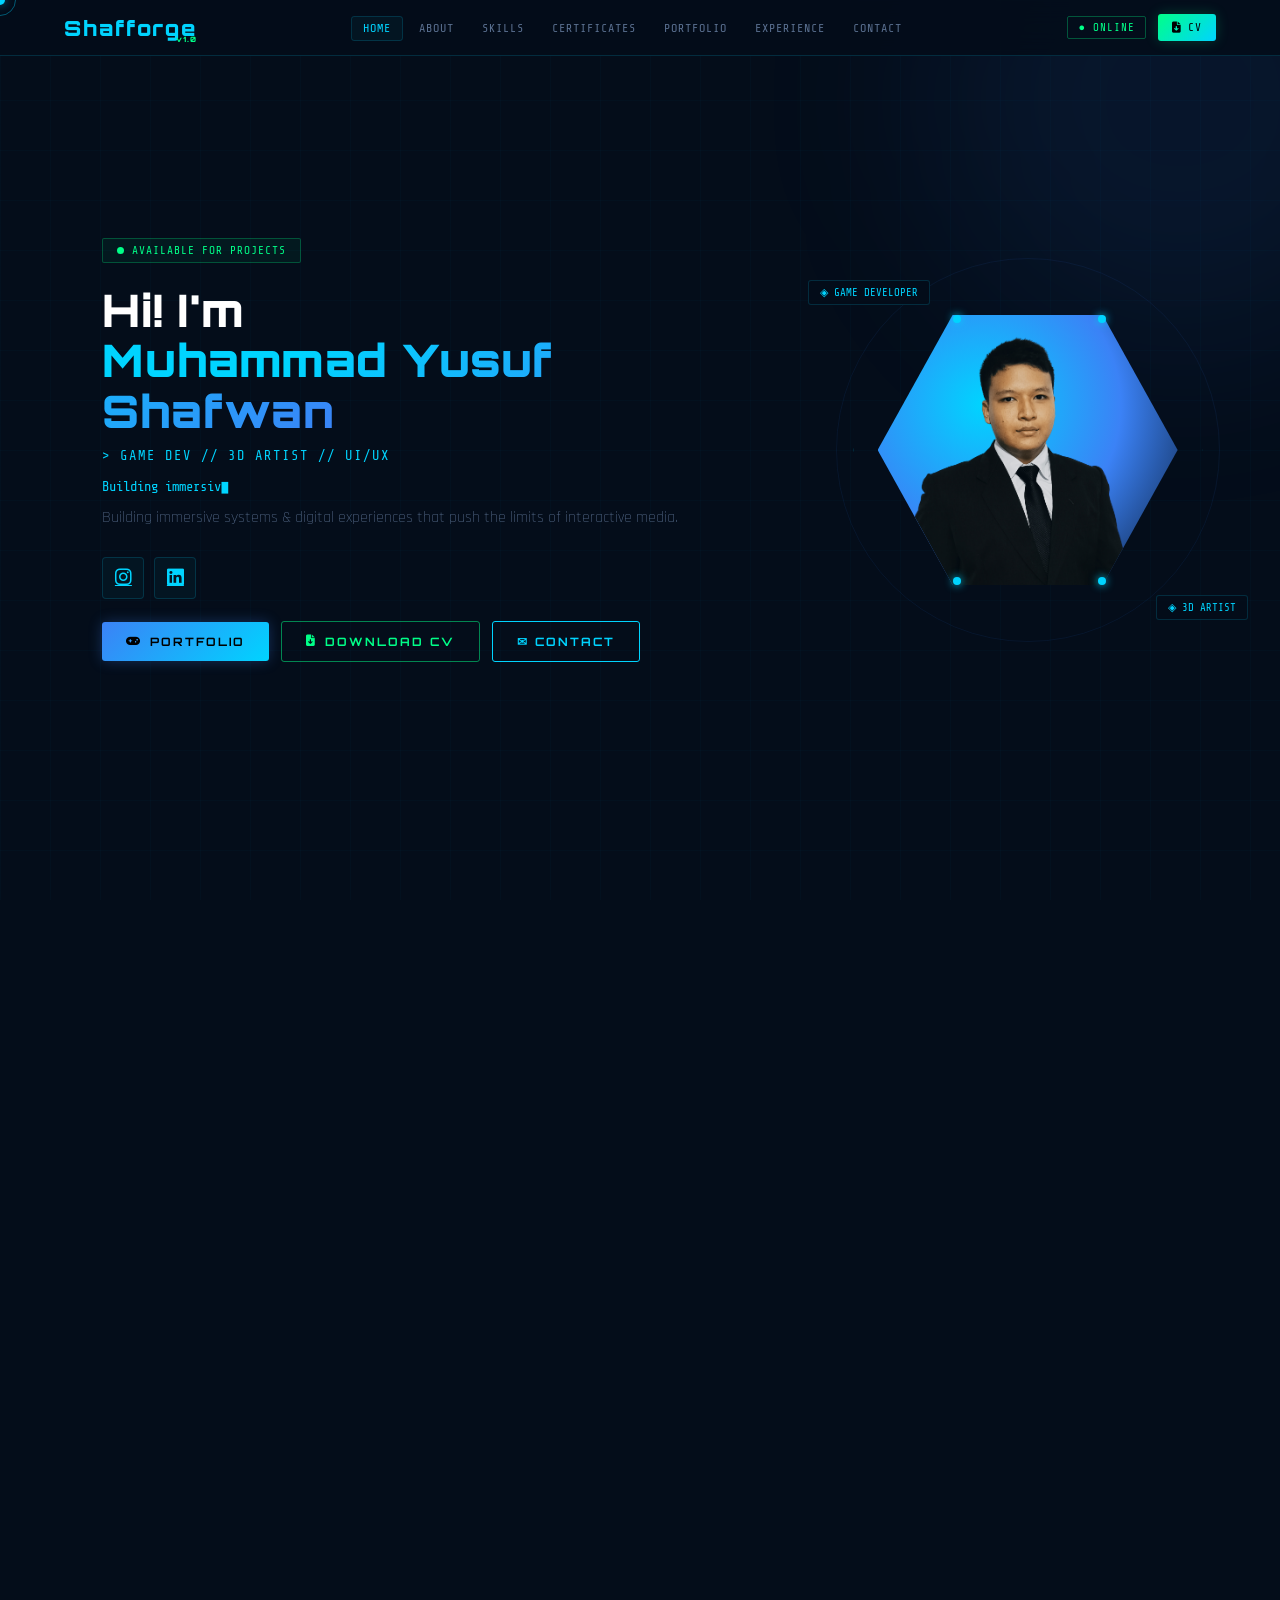
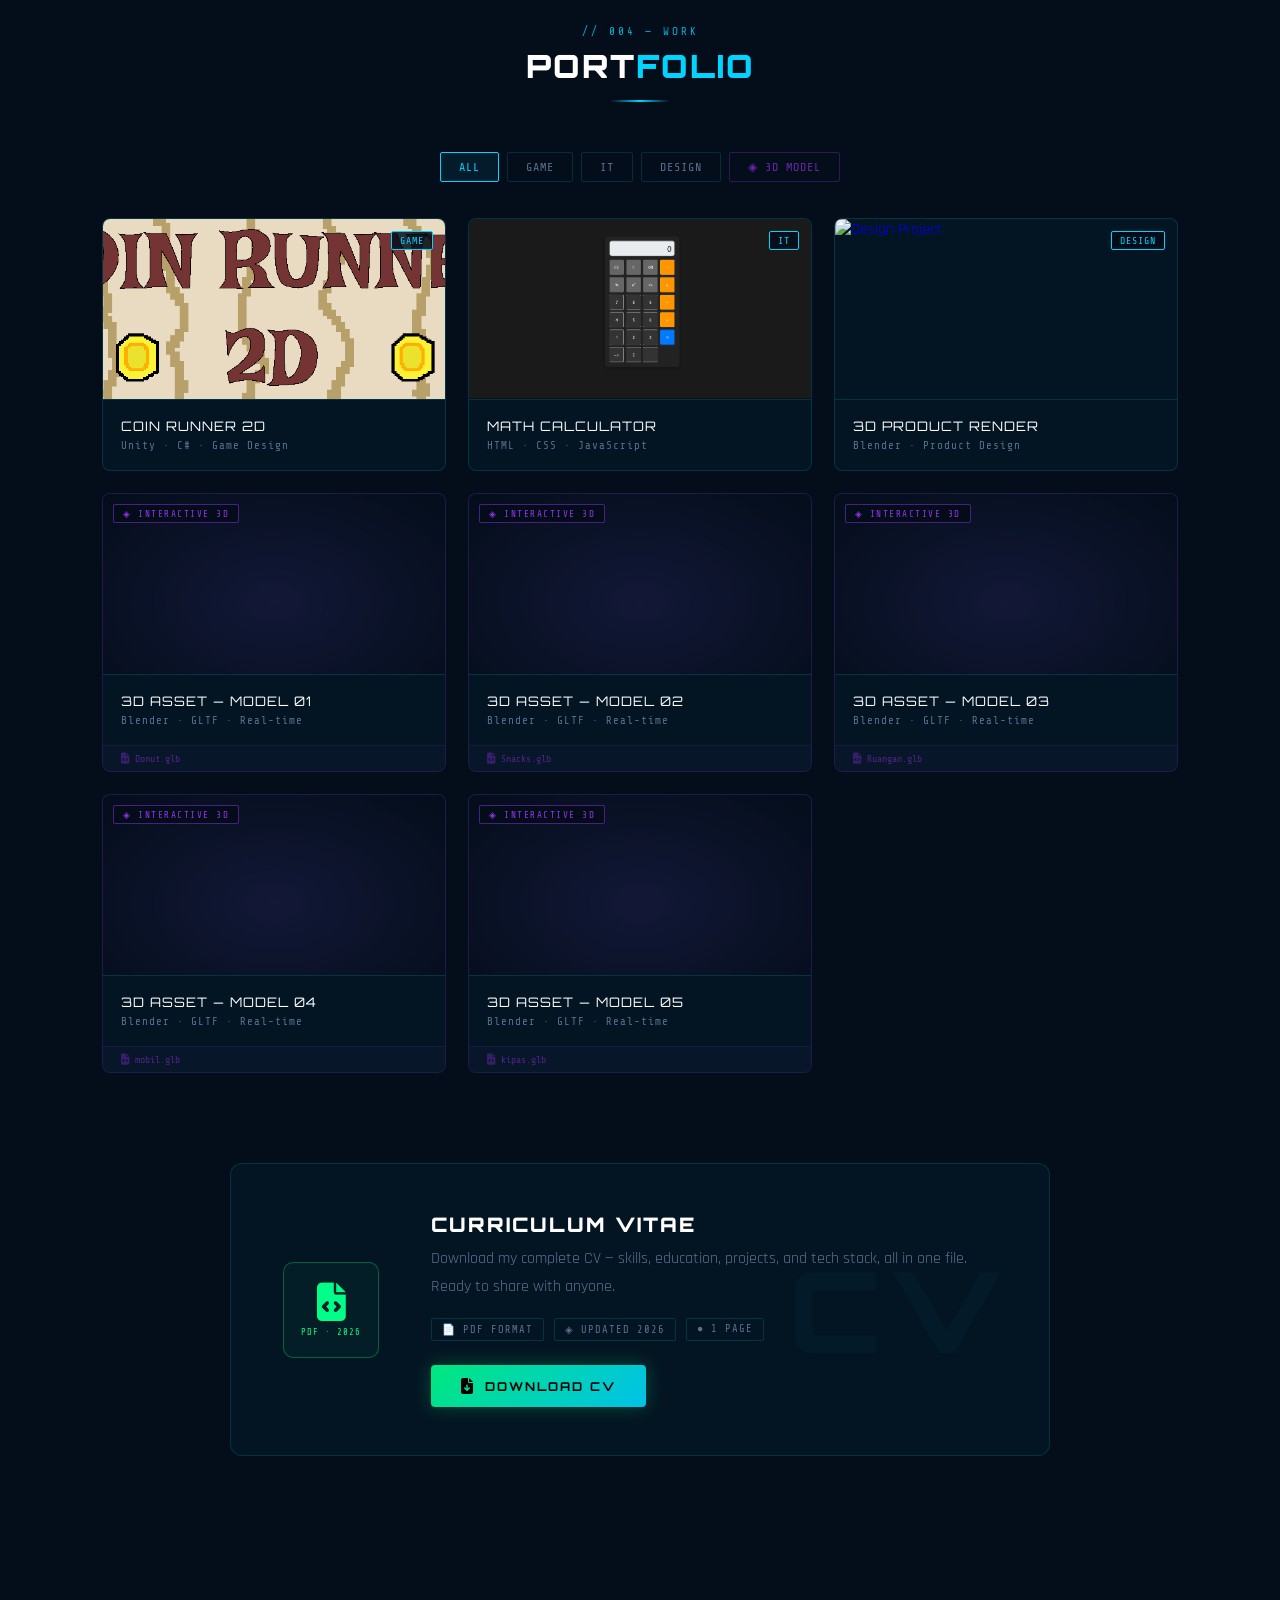
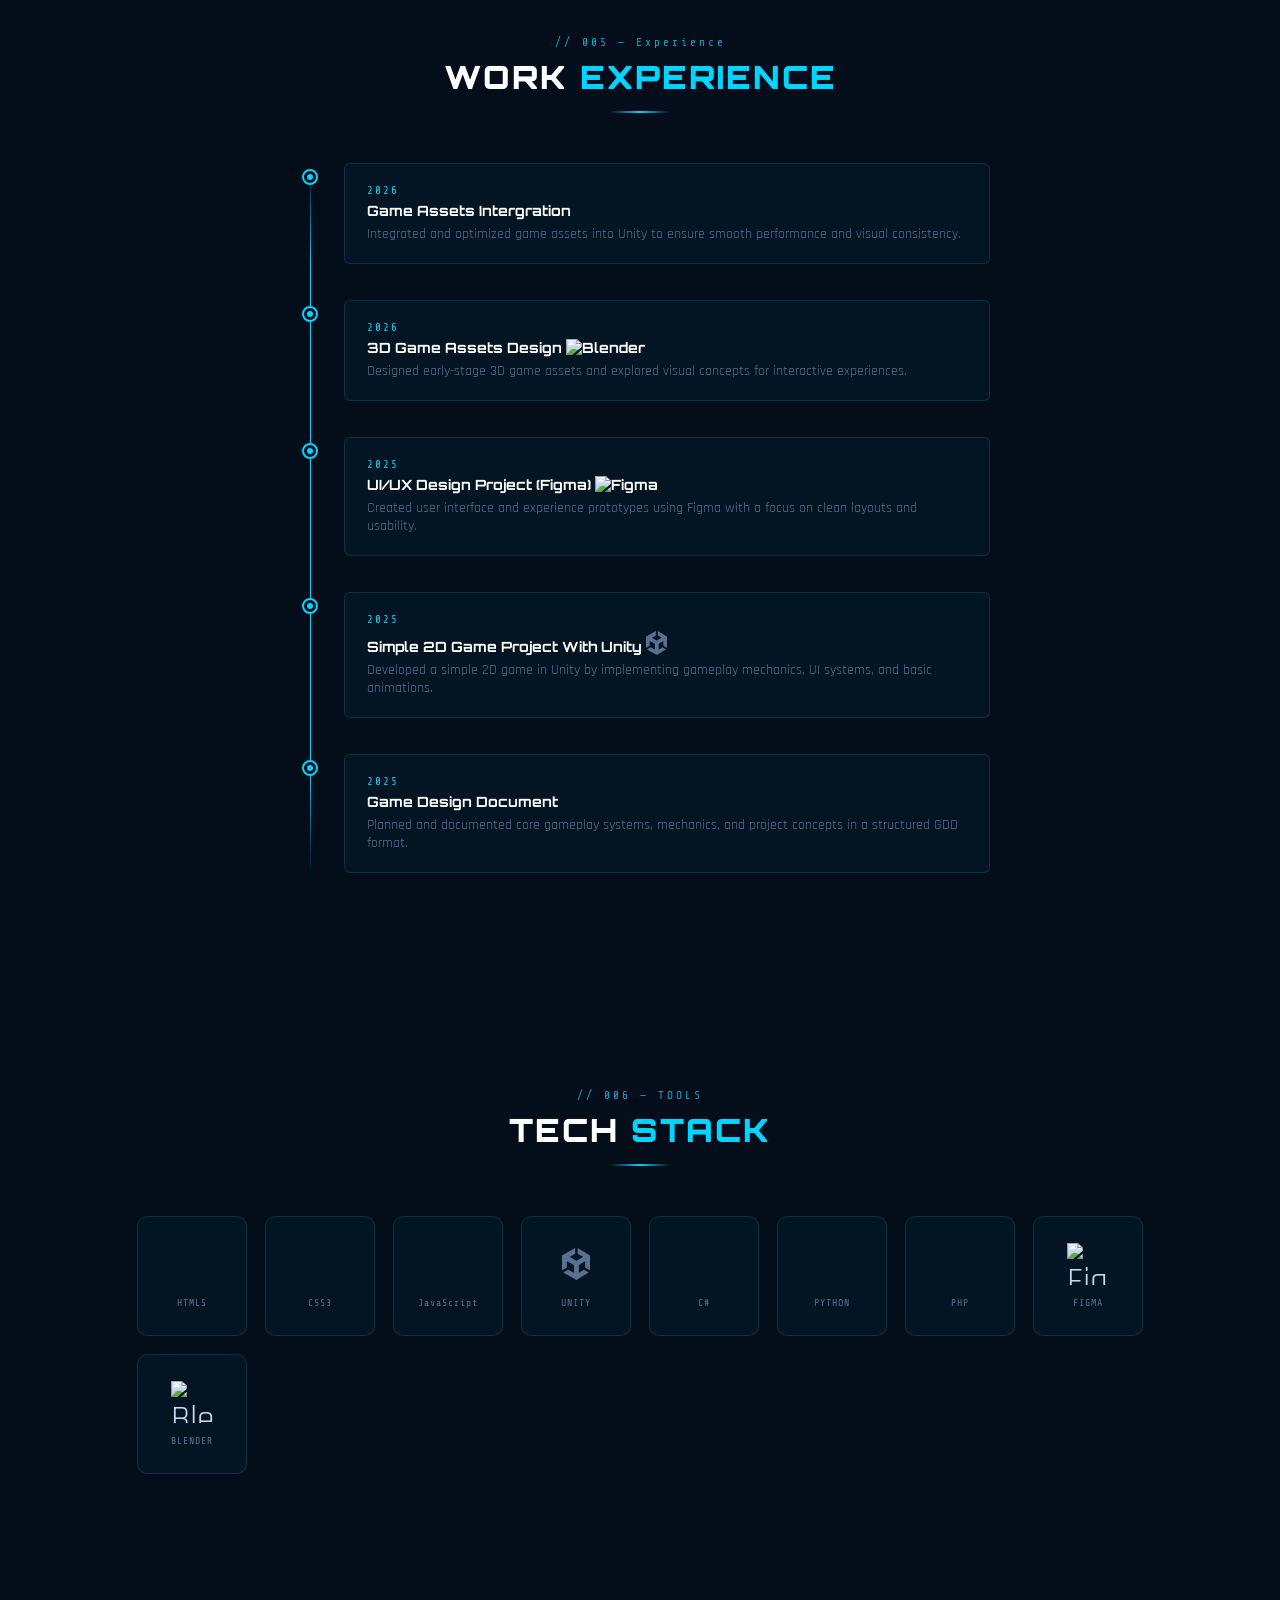
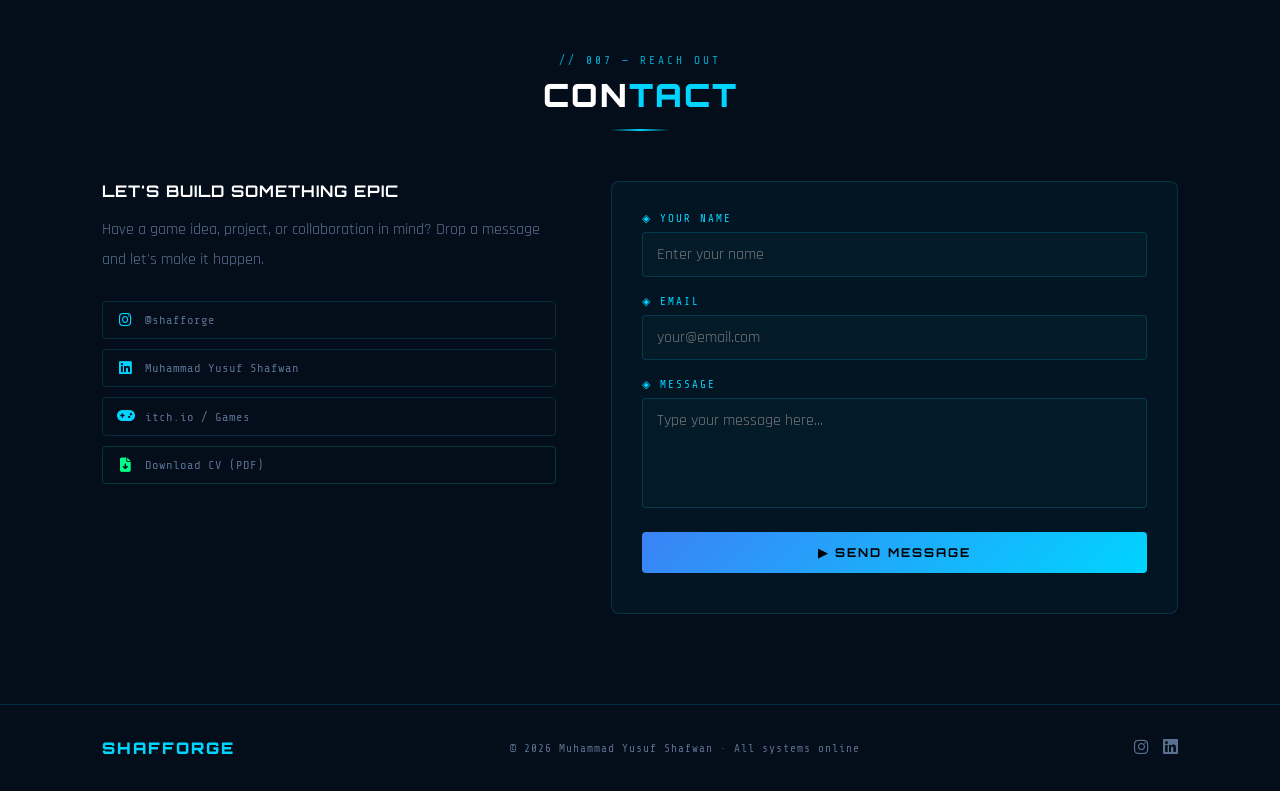
==== commit 1b2e1aca: "Perbaikan untuk di bagian CV" ====
--- a/index.html
+++ b/index.html
@@ -549,7 +549,7 @@
   </ul>
   <div class="nav-right">
     <div class="nav-badge">● ONLINE</div>
-    <a href="CV_YusufShafwan.pdf" download class="nav-cv"><i class="fas fa-file-arrow-down"></i> CV</a>
+    <a href="CV_Yusuuuf.pdf" download class="nav-cv"><i class="fas fa-file-arrow-down"></i> CV</a>
   </div>
   <div class="menu-toggle"><i class="fas fa-bars"></i></div>
 </nav>
@@ -569,7 +569,7 @@
     </div>
     <div class="hero-btns">
       <a href="#portfolio" class="btn btn-primary"><i class="fas fa-gamepad"></i> PORTFOLIO</a>
-      <a href="CV_YusufShafwan.pdf" download class="btn btn-cv"><i class="fas fa-file-arrow-down"></i> DOWNLOAD CV</a>
+      <a href="CV_Yusuuuf.pdf" download class="btn btn-cv"><i class="fas fa-file-arrow-down"></i> DOWNLOAD CV</a>
       <a href="#contact" class="btn btn-secondary">✉ CONTACT</a>
     </div>
   </div>
@@ -746,7 +746,7 @@
       <h3>CURRICULUM VITAE</h3>
       <p>Download my complete CV — skills, education, projects, and tech stack, all in one file. Ready to share with anyone.</p>
       <div class="cv-meta"><span>📄 PDF FORMAT</span><span>◈ UPDATED 2026</span><span>● 1 PAGE</span></div>
-      <a href="CV_YusufShafwan.pdf" download class="cv-download-btn"><i class="fas fa-file-arrow-down"></i>DOWNLOAD CV</a>
+      <a href="CV_Yusuuuf.pdf" download class="cv-download-btn"><i class="fas fa-file-arrow-down"></i>DOWNLOAD CV</a>
     </div>
   </div>
 </div>
@@ -802,7 +802,7 @@
         <a href="https://www.instagram.com/shafforge/" target="_blank" class="contact-link"><i class="fab fa-instagram"></i> @shafforge</a>
         <a href="https://www.linkedin.com/in/muhammad-yusuf-shafwan-628874342/" target="_blank" class="contact-link"><i class="fab fa-linkedin"></i> Muhammad Yusuf Shafwan</a>
         <a href="https://yusufshafwan.itch.io" target="_blank" class="contact-link"><i class="fas fa-gamepad"></i> itch.io / Games</a>
-        <a href="CV_YusufShafwan.pdf" download class="contact-link cv-link"><i class="fas fa-file-arrow-down"></i> Download CV (PDF)</a>
+        <a href="CV_Yusuuuf.pdf" download class="contact-link cv-link"><i class="fas fa-file-arrow-down"></i> Download CV (PDF)</a>
       </div>
     </div>
     <div class="contact-form reveal-r">
